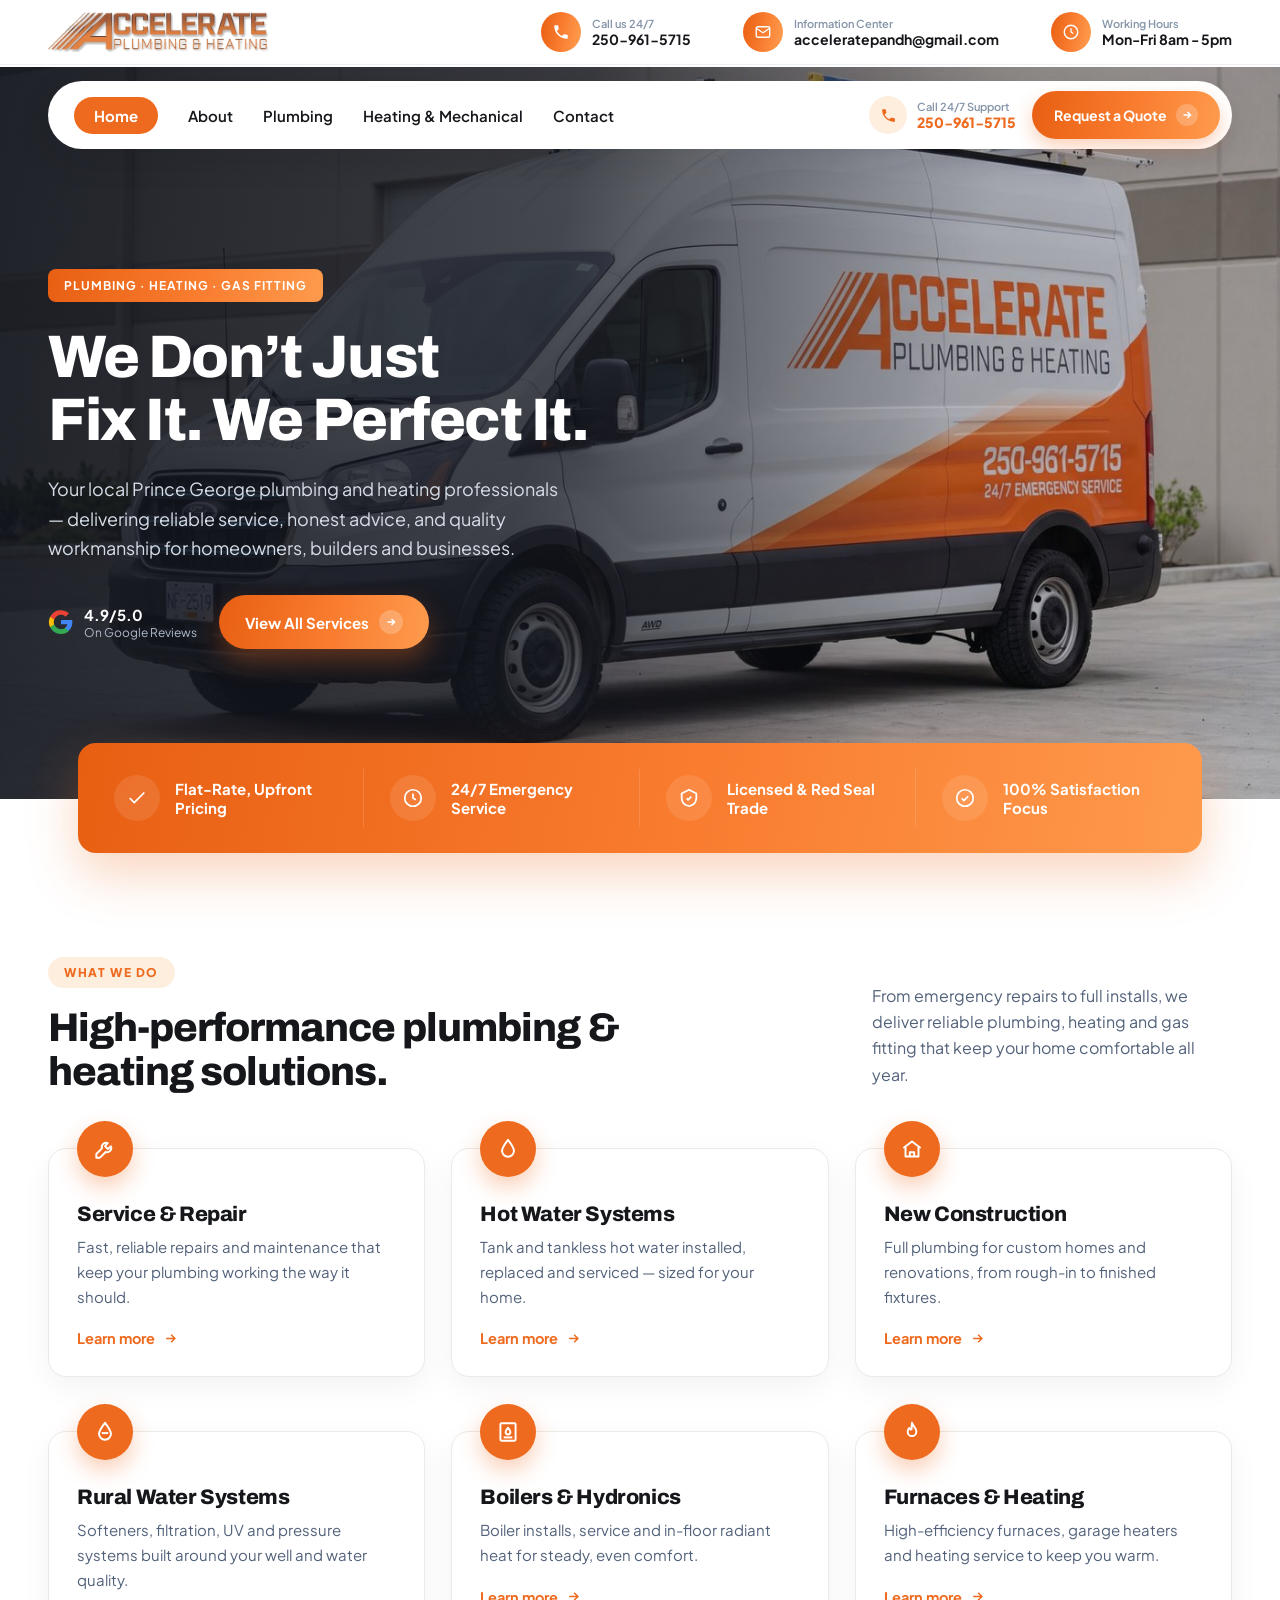
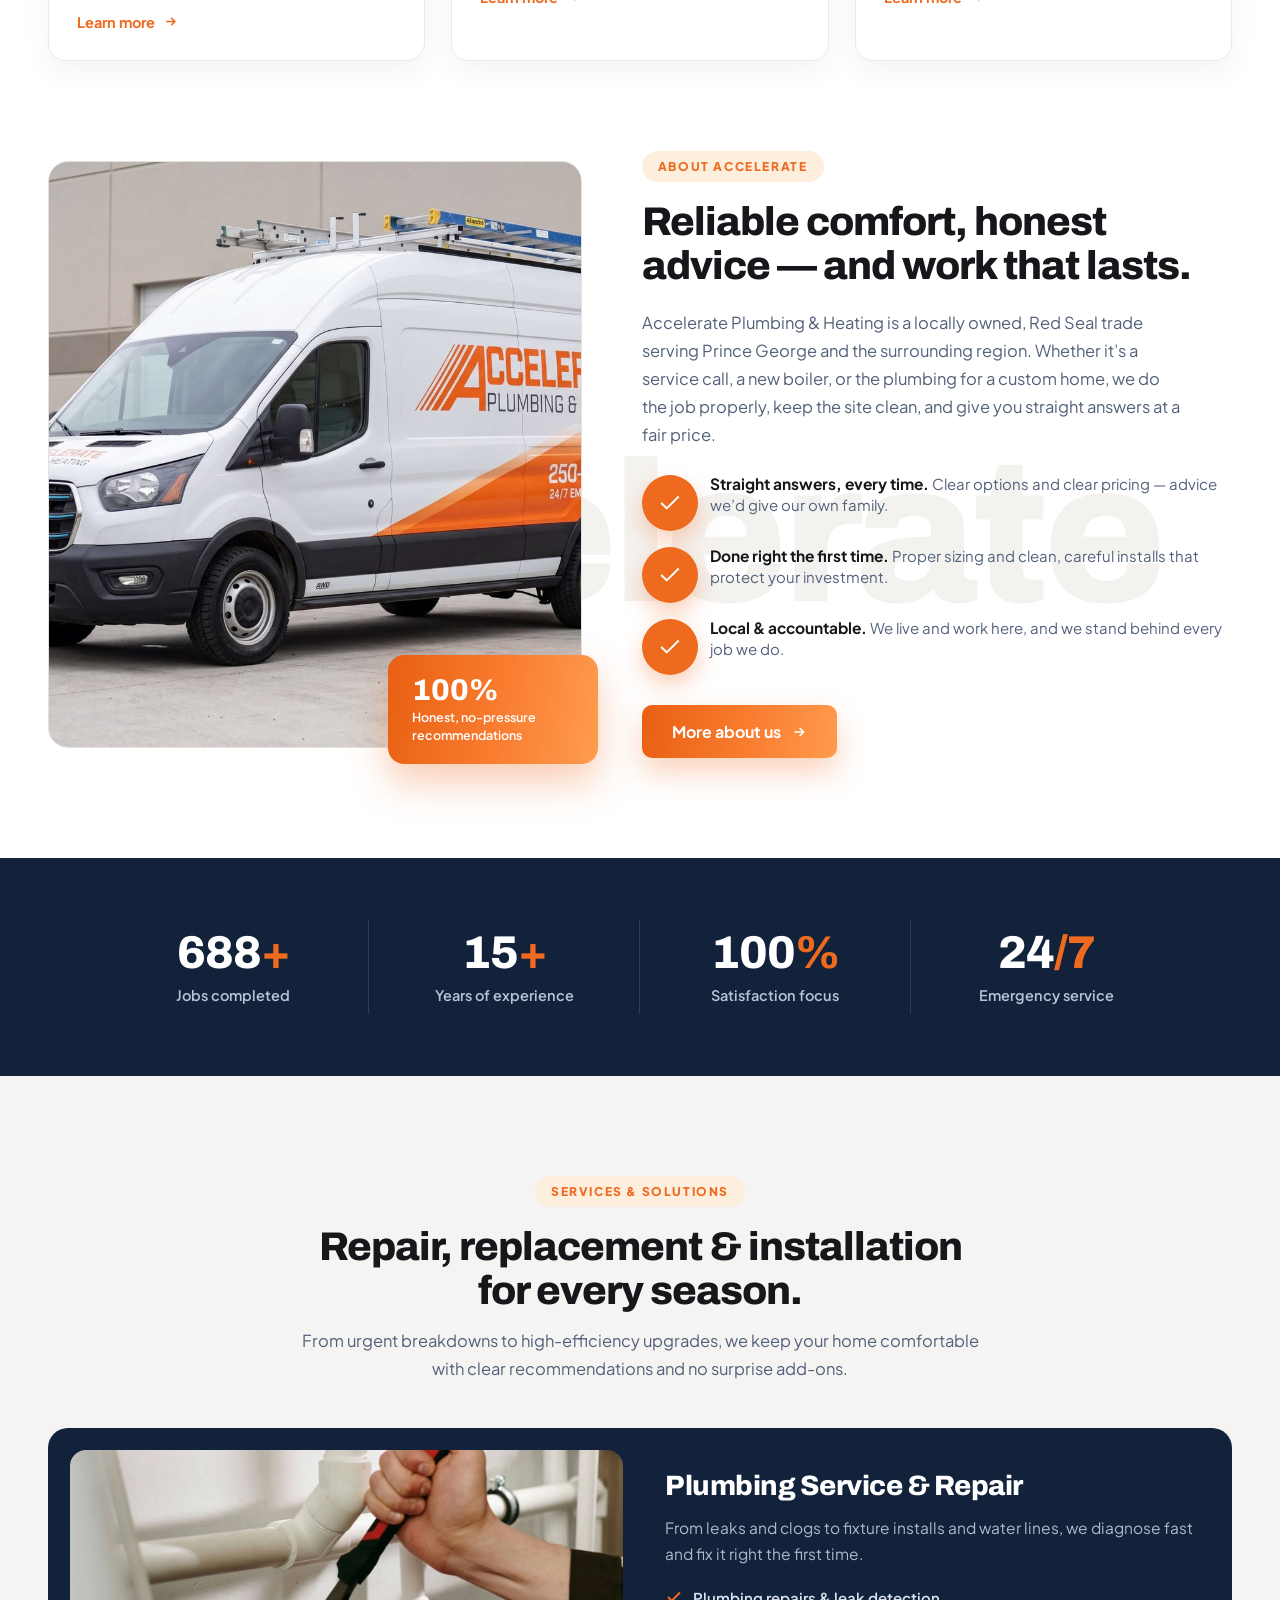
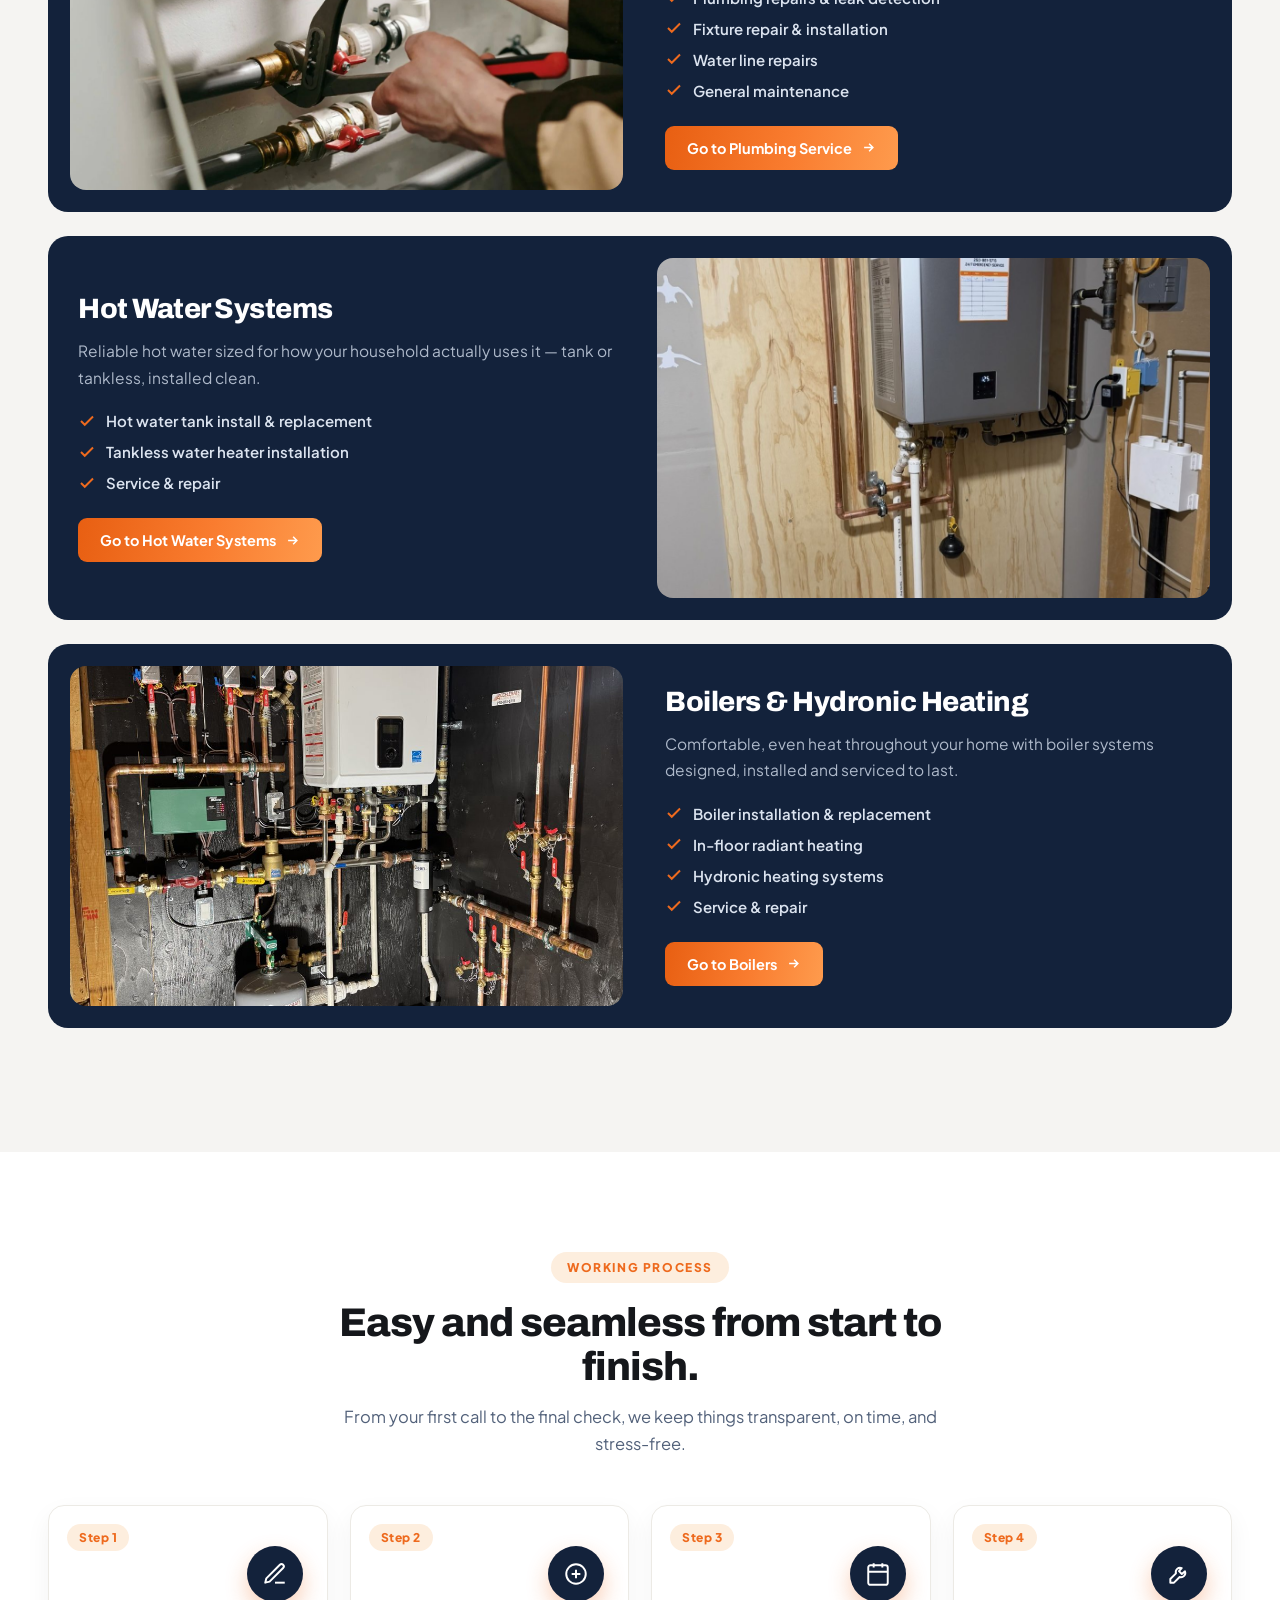
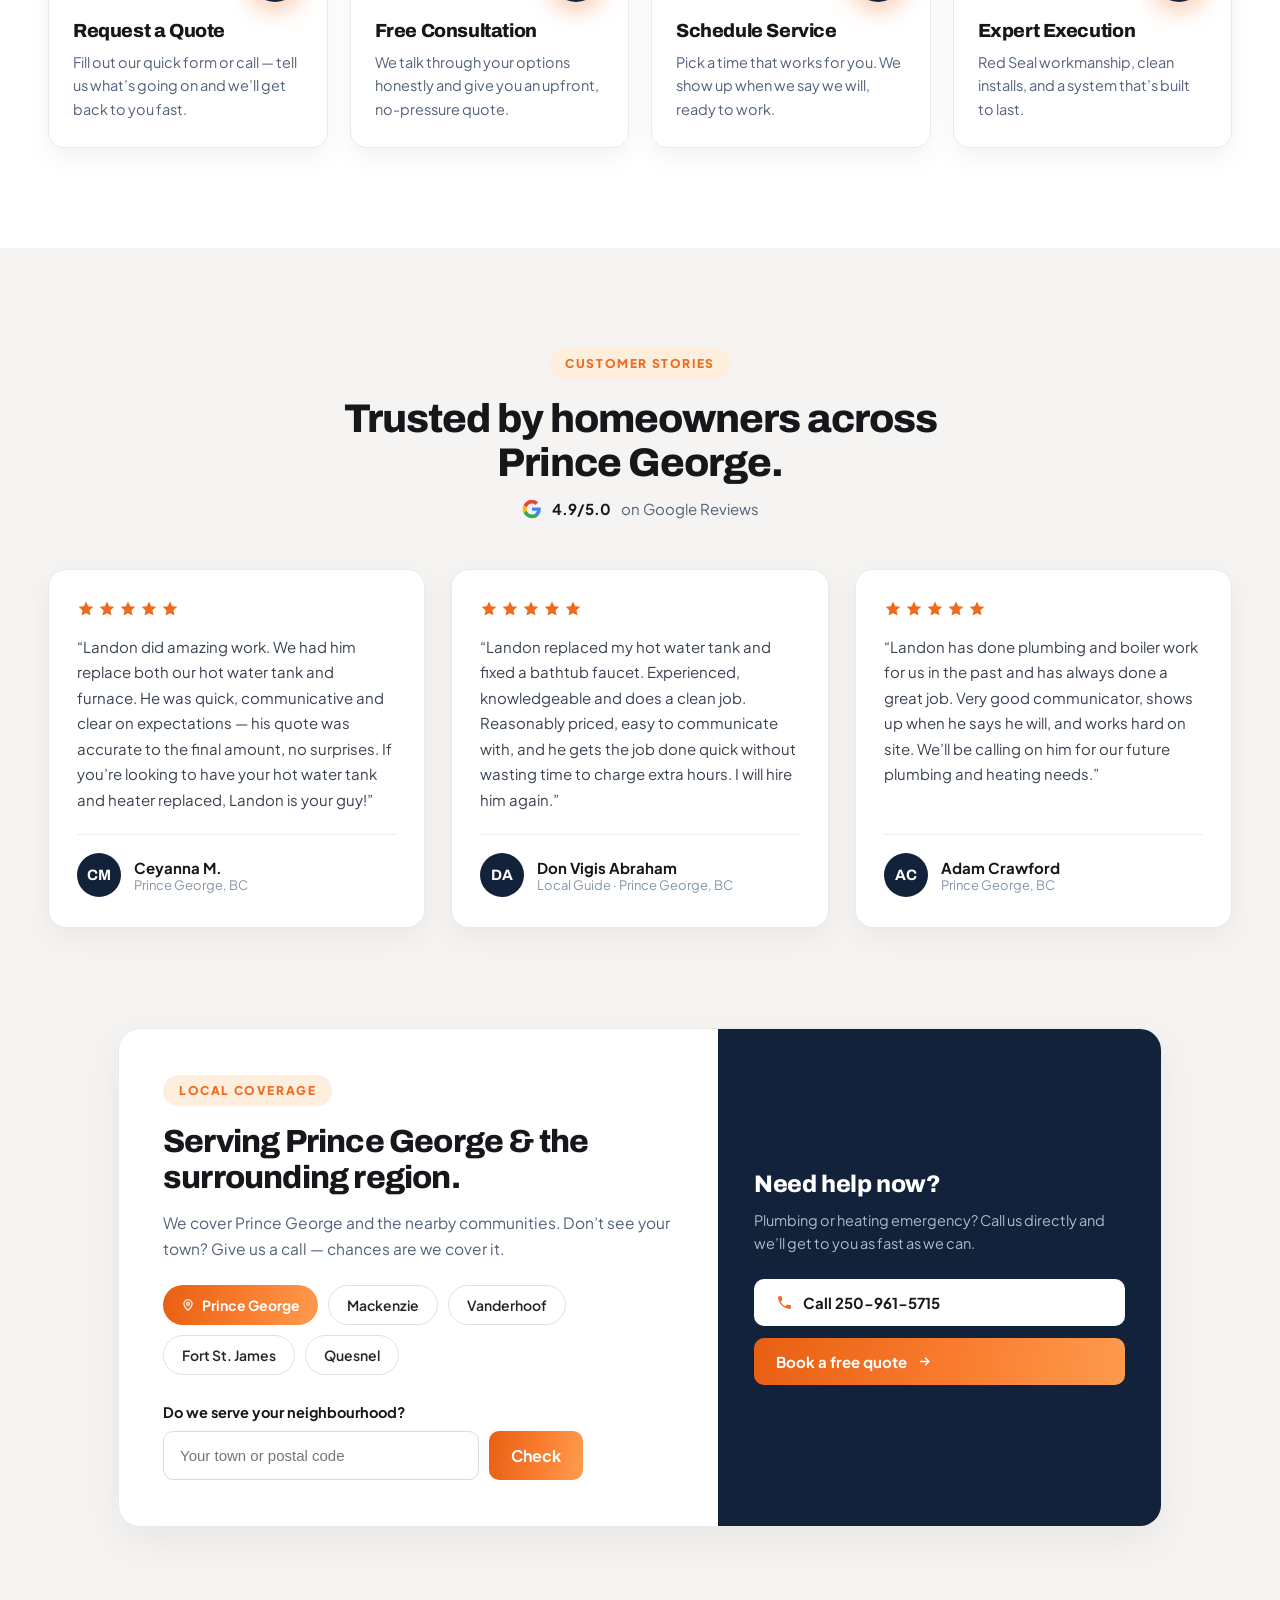
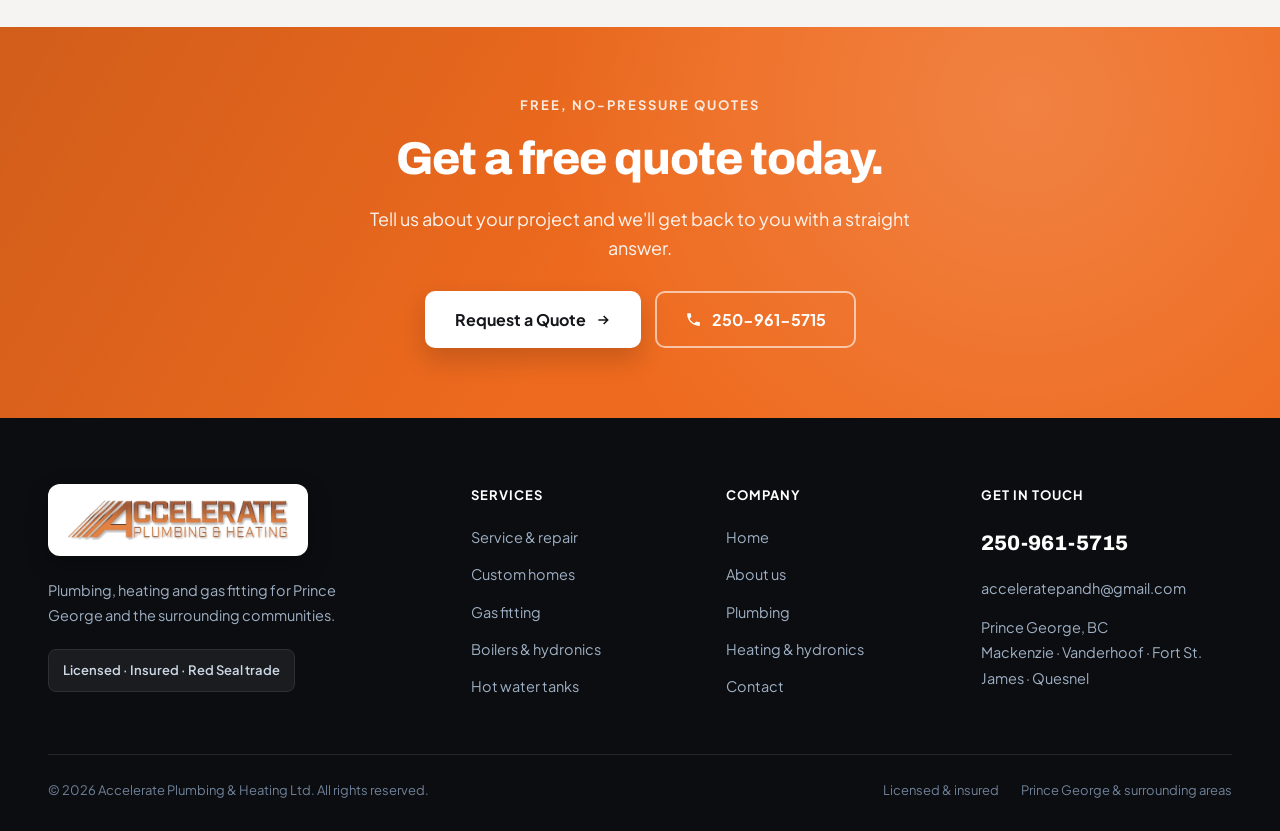
==== index.html @ 0e1659b7 "Add files via upload" ====
<!DOCTYPE html>
<html lang="en">
<head>
<meta charset="utf-8">
<meta name="viewport" content="width=device-width, initial-scale=1">
<title>Accelerate Plumbing & Heating | Prince George, BC</title>
<meta name="description" content="Plumbing, heating and gas fitting in Prince George, BC and surrounding communities. Service and repair, hot water systems, boilers, hydronic heating and new construction.">
<link rel="icon" type="image/png" href="logo.png">
<link rel="preconnect" href="https://fonts.googleapis.com">
  <link rel="preconnect" href="https://fonts.gstatic.com" crossorigin>
  <link href="https://fonts.googleapis.com/css2?family=Archivo:wght@600;700;800&family=Plus+Jakarta+Sans:wght@400;500;600;700;800&display=swap" rel="stylesheet">
  <style>
    *{box-sizing:border-box}
    @keyframes ctaFlow{0%{background-position:0% 50%}100%{background-position:220% 50%}}
    a,button{transition:background .35s ease,border-color .35s ease,color .3s ease,box-shadow .4s ease,transform .2s ease,filter .3s ease}
    html{scroll-behavior:smooth}
    body{margin:0;padding:0;overflow-x:clip;background:#ffffff;color:#52617a;-webkit-font-smoothing:antialiased;text-rendering:optimizeLegibility}
    img{display:block;max-width:100%}
    ::selection{background:#ee6a1e;color:#fff}
    /* content visible by default; cards animate on hover, numbers count up on view */
    @media(max-width:920px){
      .nav-desktop{display:none !important}
      .nav-toggle{display:flex !important}
      .show-sm{display:flex !important}
      .hide-sm{display:none !important}
      .mobile-spacer{height:80px !important}
      .split{grid-template-columns:1fr !important;gap:44px !important}
      .hero-split{grid-template-columns:1fr !important;gap:0 !important}
      .hero-media{margin-top:44px}
      .rg{grid-template-columns:1fr 1fr !important}
      .stat-grid{grid-template-columns:1fr 1fr !important;gap:36px 20px !important}
      .cta-band{align-items:center !important}
      .footer-grid{grid-template-columns:1fr 1fr !important;gap:34px !important}
      .hero-h1{font-size:46px !important}
      .h-sec{font-size:34px !important}
      .sec{padding-top:66px !important;padding-bottom:66px !important}
      .wrap{padding-left:22px !important;padding-right:22px !important}
    }
    @media(max-width:600px){
      .hero-h1{font-size:36px !important}
      .h-sec{font-size:28px !important}
      .rg{grid-template-columns:1fr !important}
      .footer-grid{grid-template-columns:1fr !important}
      .why-badge{right:10px !important;bottom:12px !important;padding:14px 18px !important}
    }
    @media(max-width:920px){
      .chip-row{justify-content:flex-start !important;flex-wrap:nowrap !important;overflow-x:auto !important;-webkit-overflow-scrolling:touch;scrollbar-width:none}
      .chip-row::-webkit-scrollbar{display:none}
    }
    @media(max-width:920px){
      .feat-strip{grid-template-columns:1fr 1fr !important;gap:4px 0}
      .feat-cell{border-right:none !important}
      .svc-row{grid-template-columns:1fr !important}
    }
  </style>
<script src="app.js" defer></script>
</head>
<body>
<div style="font-family:'Plus Jakarta Sans',sans-serif;background:#fff">
  <div style="display:contents">
<div style="position:relative;z-index:50">
    <!-- utility bar -->
    <div class="hide-sm" style="background:#fff;border-bottom:1px solid #eef0f3">
      <div style="max-width:1240px;margin:0 auto;padding:12px 28px;display:flex;align-items:center;justify-content:center;gap:52px">
        <a href="index.html" style="display:flex;align-items:center;margin-right:auto;text-decoration:none"><img src="logo.png" alt="Accelerate Plumbing &amp; Heating" style="height:40px;width:auto"></a>
        <div style="display:flex;align-items:center;gap:11px"><div style="width:40px;height:40px;border-radius:50%;background:linear-gradient(100deg,#e85f12,#f97c2f,#ffa052,#f97c2f,#e85f12);background-size:220% auto;animation:ctaFlow 4.5s linear infinite;color:#fff;display:flex;align-items:center;justify-content:center;flex-shrink:0"><svg width="18" height="18" viewBox="0 0 24 24" fill=currentColor><path d="M6.6 10.8c1.4 2.8 3.8 5.2 6.6 6.6l2.2-2.2c.3-.3.7-.4 1-.2 1.1.4 2.3.6 3.6.6.6 0 1 .4 1 1V20c0 .6-.4 1-1 1C10.6 21 3 13.4 3 4c0-.6.4-1 1-1h3.4c.6 0 1 .4 1 1 0 1.2.2 2.4.6 3.6.1.4 0 .8-.3 1l-2.1 2.2z"/></svg></div><div><div style="font-size:11px;color:#8595a8;font-weight:600">Call us 24/7</div><div style="font-size:14px;color:#15171b;font-weight:700">250-961-5715</div></div></div>
        <div style="display:flex;align-items:center;gap:11px"><div style="width:40px;height:40px;border-radius:50%;background:linear-gradient(100deg,#e85f12,#f97c2f,#ffa052,#f97c2f,#e85f12);background-size:220% auto;animation:ctaFlow 4.5s linear infinite;color:#fff;display:flex;align-items:center;justify-content:center;flex-shrink:0"><svg width="18" height="18" viewBox="0 0 24 24" fill=none stroke=currentColor stroke-width=1.8 stroke-linejoin=round><rect x="3" y="5" width="18" height="14" rx="2"/><path d="m3 7 9 6 9-6"/></svg></div><div><div style="font-size:11px;color:#8595a8;font-weight:600">Information Center</div><div style="font-size:14px;color:#15171b;font-weight:700">acceleratepandh@gmail.com</div></div></div>
        <div style="display:flex;align-items:center;gap:11px"><div style="width:40px;height:40px;border-radius:50%;background:linear-gradient(100deg,#e85f12,#f97c2f,#ffa052,#f97c2f,#e85f12);background-size:220% auto;animation:ctaFlow 4.5s linear infinite;color:#fff;display:flex;align-items:center;justify-content:center;flex-shrink:0"><svg width="18" height="18" viewBox="0 0 24 24" fill=none stroke=currentColor stroke-width=1.8 stroke-linejoin=round><circle cx="12" cy="12" r="9"/><path d="M12 7v5l3 2"/></svg></div><div><div style="font-size:11px;color:#8595a8;font-weight:600">Working Hours</div><div style="font-size:14px;color:#15171b;font-weight:700">Mon-Fri 8am - 5pm</div></div></div>
      </div>
    </div>
    <!-- floating pill nav -->
    <div style="position:relative;z-index:50;margin-top:16px">
      <div style="max-width:1240px;margin:0 auto;padding:0 28px">
        <div style="background:#fff;border-radius:999px;box-shadow:0 10px 34px rgba(18,20,25,0.12);display:flex;align-items:center;justify-content:space-between;padding:10px 12px 10px 26px;gap:20px">
          <a href="index.html" class="show-sm" style="display:none;align-items:center;text-decoration:none"><img src="logo.png" alt="Accelerate" style="height:32px"></a>
          <nav class="nav-desktop" style="display:flex;align-items:center;gap:30px">
            <a href="index.html" style="font-weight:700;font-size:15px;text-decoration:none;color:#fff;background:#ee6a1e;padding:9px 20px;border-radius:999px;white-space:nowrap">Home</a>
            <a href="about.html" style="font-weight:600;font-size:15px;text-decoration:none;color:#15171b;white-space:nowrap" data-hover="color:#ee6a1e">About</a>
            <a href="plumbing.html" style="font-weight:600;font-size:15px;text-decoration:none;color:#15171b;white-space:nowrap" data-hover="color:#ee6a1e">Plumbing</a>
            <a href="heating.html" style="font-weight:600;font-size:15px;text-decoration:none;color:#15171b;white-space:nowrap" data-hover="color:#ee6a1e">Heating &amp; Mechanical</a>
            <a href="contact.html" style="font-weight:600;font-size:15px;text-decoration:none;color:#15171b;white-space:nowrap" data-hover="color:#ee6a1e">Contact</a>
          </nav>
          <div class="nav-desktop" style="display:flex;align-items:center;gap:16px;flex-shrink:0">
            <a href="tel:+12509615715" style="display:flex;align-items:center;gap:10px;text-decoration:none">
              <span style="width:38px;height:38px;border-radius:50%;background:#fdeede;color:#ee6a1e;display:flex;align-items:center;justify-content:center"><svg width="17" height="17" viewBox="0 0 24 24" fill="currentColor"><path d="M6.6 10.8c1.4 2.8 3.8 5.2 6.6 6.6l2.2-2.2c.3-.3.7-.4 1-.2 1.1.4 2.3.6 3.6.6.6 0 1 .4 1 1V20c0 .6-.4 1-1 1C10.6 21 3 13.4 3 4c0-.6.4-1 1-1h3.4c.6 0 1 .4 1 1 0 1.2.2 2.4.6 3.6.1.4 0 .8-.3 1l-2.1 2.2z"/></svg></span>
              <span><span style="display:block;font-size:11px;color:#8595a8;font-weight:600">Call 24/7 Support</span><span style="display:block;font-size:14px;color:#ee6a1e;font-weight:800">250-961-5715</span></span>
            </a>
            <a href="contact.html" style="display:inline-flex;align-items:center;gap:9px;background:linear-gradient(100deg,#e85f12,#f97c2f,#ffa052,#f97c2f,#e85f12);background-size:220% auto;animation:ctaFlow 4.5s linear infinite;color:#fff;font-weight:700;font-size:14px;padding:13px 22px;border-radius:999px;text-decoration:none;box-shadow:0 8px 18px rgba(238,106,30,0.3)" data-hover="filter:brightness(1.12) saturate(1.08)">Request a Quote<span style="width:22px;height:22px;border-radius:50%;background:rgba(255,255,255,0.22);display:inline-flex;align-items:center;justify-content:center"><svg width="12" height="12" viewBox="0 0 24 24" fill="none" stroke="currentColor" stroke-width="3"><path d="M5 12h14M13 6l6 6-6 6"/></svg></span></a>
          </div>
          <button id="navToggle" type="button" aria-label="Menu" class="nav-toggle" style="display:none;flex-direction:column;gap:5px;background:none;border:none;cursor:pointer;padding:10px;margin-right:8px">
            <span style="width:26px;height:2.5px;background:#15171b;display:block;border-radius:2px"></span>
            <span style="width:26px;height:2.5px;background:#15171b;display:block;border-radius:2px"></span>
            <span style="width:26px;height:2.5px;background:#15171b;display:block;border-radius:2px"></span>
          </button>
        </div>
        <div id="navPanel" style="display:none;background:#fff;border-radius:18px;box-shadow:0 10px 34px rgba(18,20,25,0.12);margin-top:10px;padding:12px 22px 22px">
          <div style="display:flex;flex-direction:column">
            <a href="index.html" style="font-weight:600;font-size:17px;color:#15171b;text-decoration:none;padding:14px 2px;border-bottom:1px solid #f0f3f8">Home</a>
            <a href="about.html" style="font-weight:600;font-size:17px;color:#15171b;text-decoration:none;padding:14px 2px;border-bottom:1px solid #f0f3f8">About</a>
            <a href="plumbing.html" style="font-weight:600;font-size:17px;color:#15171b;text-decoration:none;padding:14px 2px;border-bottom:1px solid #f0f3f8">Plumbing</a>
            <a href="heating.html" style="font-weight:600;font-size:17px;color:#15171b;text-decoration:none;padding:14px 2px;border-bottom:1px solid #f0f3f8">Heating &amp; Mechanical</a>
            <a href="contact.html" style="font-weight:600;font-size:17px;color:#15171b;text-decoration:none;padding:14px 2px;border-bottom:1px solid #f0f3f8">Contact</a>
          </div>
          <div style="display:flex;gap:12px;margin-top:18px">
            <a href="tel:+12509615715" style="flex:1;text-align:center;font-weight:700;color:#15171b;text-decoration:none;border:1.5px solid #dddbd5;padding:14px;border-radius:999px">Call now</a>
            <a href="contact.html" style="flex:1;text-align:center;background:linear-gradient(100deg,#e85f12,#f97c2f,#ffa052,#f97c2f,#e85f12);background-size:220% auto;animation:ctaFlow 4.5s linear infinite;color:#fff;font-weight:700;text-decoration:none;padding:14px;border-radius:999px">Request a Quote</a>
          </div>
        </div>
      </div>
    </div>
  </div>

  <!-- HERO -->
  <section style="position:relative;margin-top:-82px;padding-top:82px;overflow:hidden">
    <div style="position:absolute;inset:0;z-index:0">
      <img src="company-van.jpg" alt="Accelerate Plumbing &amp; Heating" style="width:100%;height:100%;object-fit:cover">
      <div style="position:absolute;inset:0;background:linear-gradient(100deg,rgba(19,22,30,0.92) 0%,rgba(19,22,30,0.78) 42%,rgba(19,22,30,0.28) 72%,rgba(19,22,30,0.15) 100%)"></div>
    </div>
    <div class="wrap" style="position:relative;z-index:2;max-width:1240px;margin:0 auto;padding:120px 28px 150px">
      <div style="max-width:640px">
        <div style="display:inline-flex;align-items:center;gap:9px;background:linear-gradient(100deg,#e85f12,#f97c2f,#ffa052,#f97c2f,#e85f12);background-size:220% auto;animation:ctaFlow 4.5s linear infinite;color:#fff;font-weight:700;font-size:12px;letter-spacing:1px;text-transform:uppercase;padding:9px 16px;border-radius:8px;margin-bottom:24px">Plumbing · Heating · Gas Fitting</div>
        <h1 class="hero-h1" style="font-family:'Archivo',sans-serif;font-weight:800;font-size:60px;line-height:1.05;letter-spacing:-1.5px;color:#fff;margin:0 0 22px">We Don&rsquo;t Just<br>Fix It. We Perfect It.</h1>
        <p style="font-size:18px;line-height:1.65;color:#d6dde7;max-width:520px;margin:0 0 32px">Your local Prince George plumbing and heating professionals &mdash; delivering reliable service, honest advice, and quality workmanship for homeowners, builders and businesses.</p>
        <div style="display:flex;align-items:center;gap:22px;flex-wrap:wrap">
          <div style="display:flex;align-items:center;gap:10px">
            <svg width="26" height="26" viewBox="0 0 24 24"><path fill="#4285F4" d="M22.5 12.2c0-.7-.1-1.4-.2-2H12v3.8h5.9a5 5 0 0 1-2.2 3.3v2.7h3.5c2-1.9 3.3-4.7 3.3-7.8z"/><path fill="#34A853" d="M12 23c3 0 5.5-1 7.3-2.7l-3.5-2.7c-1 .7-2.3 1.1-3.8 1.1-2.9 0-5.4-2-6.3-4.6H2v2.8A11 11 0 0 0 12 23z"/><path fill="#FBBC05" d="M5.7 14.1a6.6 6.6 0 0 1 0-4.2V7.1H2a11 11 0 0 0 0 9.8z"/><path fill="#EA4335" d="M12 5.4c1.6 0 3 .6 4.2 1.7l3.1-3.1A11 11 0 0 0 2 7.1l3.7 2.8C6.6 7.3 9.1 5.4 12 5.4z"/></svg>
            <div style="color:#fff"><strong style="font-size:15px">4.9/5.0</strong><span style="display:block;font-size:12px;color:#aeb9ca">On Google Reviews</span></div>
          </div>
          <a href="plumbing.html" style="display:inline-flex;align-items:center;gap:10px;background:linear-gradient(100deg,#e85f12,#f97c2f,#ffa052,#f97c2f,#e85f12);background-size:220% auto;animation:ctaFlow 4.5s linear infinite;color:#fff;font-weight:700;font-size:15px;padding:15px 26px;border-radius:999px;text-decoration:none;box-shadow:0 12px 26px rgba(238,106,30,0.34)" data-hover="filter:brightness(1.12) saturate(1.08)">View All Services<span style="width:24px;height:24px;border-radius:50%;background:rgba(255,255,255,0.22);display:inline-flex;align-items:center;justify-content:center"><svg width="12" height="12" viewBox="0 0 24 24" fill="none" stroke="currentColor" stroke-width="3"><path d="M5 12h14M13 6l6 6-6 6"/></svg></span></a>
        </div>
      </div>
    </div>
  </section>

  <!-- FEATURE STRIP -->
  <section style="position:relative;margin-top:-56px;z-index:5">
    <div class="wrap" style="max-width:1180px;margin:0 auto;padding:0 28px">
      <div class="feat-strip" style="background:linear-gradient(100deg,#e85f12,#f97c2f,#ffa052,#f97c2f,#e85f12);background-size:220% auto;animation:ctaFlow 4.5s linear infinite;border-radius:18px;box-shadow:0 22px 50px rgba(238,106,30,0.28);display:grid;grid-template-columns:repeat(4,1fr);padding:26px 10px">
        <div class="feat-cell" style="display:flex;align-items:center;gap:15px;padding:6px 26px;border-right:1px solid rgba(255,255,255,0.14);"><div style="width:46px;height:46px;border-radius:50%;background:rgba(255,255,255,0.1);color:#fff;display:flex;align-items:center;justify-content:center;flex-shrink:0"><svg width="22" height="22" viewBox="0 0 24 24" fill="none" stroke="currentColor" stroke-width="1.9" stroke-linejoin="round"><path d="M20 6 9 17l-5-5"></path></svg></div><div style="color:#fff;font-weight:700;font-size:15px;line-height:1.3">Flat-Rate, Upfront Pricing</div></div><div class="feat-cell" style="display:flex;align-items:center;gap:15px;padding:6px 26px;border-right:1px solid rgba(255,255,255,0.14);"><div style="width:46px;height:46px;border-radius:50%;background:rgba(255,255,255,0.1);color:#fff;display:flex;align-items:center;justify-content:center;flex-shrink:0"><svg width="22" height="22" viewBox="0 0 24 24" fill="none" stroke="currentColor" stroke-width="1.9" stroke-linejoin="round"><circle cx="12" cy="12" r="9"></circle><path d="M12 7v5l3 2"></path></svg></div><div style="color:#fff;font-weight:700;font-size:15px;line-height:1.3">24/7 Emergency Service</div></div><div class="feat-cell" style="display:flex;align-items:center;gap:15px;padding:6px 26px;border-right:1px solid rgba(255,255,255,0.14);"><div style="width:46px;height:46px;border-radius:50%;background:rgba(255,255,255,0.1);color:#fff;display:flex;align-items:center;justify-content:center;flex-shrink:0"><svg width="22" height="22" viewBox="0 0 24 24" fill="none" stroke="currentColor" stroke-width="1.9" stroke-linejoin="round"><path d="M12 3 4 7v5c0 4.5 3.2 7.8 8 9 4.8-1.2 8-4.5 8-9V7Z"></path><path d="M9.5 12.5 11 14l3.5-3.5"></path></svg></div><div style="color:#fff;font-weight:700;font-size:15px;line-height:1.3">Licensed &amp; Red Seal Trade</div></div><div class="feat-cell" style="display:flex;align-items:center;gap:15px;padding:6px 26px;"><div style="width:46px;height:46px;border-radius:50%;background:rgba(255,255,255,0.1);color:#fff;display:flex;align-items:center;justify-content:center;flex-shrink:0"><svg width="22" height="22" viewBox="0 0 24 24" fill="none" stroke="currentColor" stroke-width="1.9" stroke-linejoin="round"><circle cx="12" cy="12" r="9"></circle><path d="m8.5 12.5 2.3 2.3 4.7-4.7"></path></svg></div><div style="color:#fff;font-weight:700;font-size:15px;line-height:1.3">100% Satisfaction Focus</div></div>
      </div>
    </div>
  </section>

  <!-- SERVICES -->
  <section class="sec" style="padding:104px 0 90px;background:#fff">
    <div class="wrap" style="max-width:1240px;margin:0 auto;padding:0 28px">
      <div style="display:flex;justify-content:space-between;align-items:flex-end;flex-wrap:wrap;gap:24px;margin-bottom:26px">
        <div style="max-width:620px">
          <div style="display:inline-block;background:#fdeede;color:#ee6a1e;font-weight:800;font-size:12px;letter-spacing:1.6px;text-transform:uppercase;padding:8px 16px;border-radius:999px;margin-bottom:18px">What we do</div>
          <h2 class="h-sec" style="font-family:'Archivo',sans-serif;font-weight:800;font-size:40px;line-height:1.1;letter-spacing:-1px;color:#15171b;margin:0">High-performance plumbing &amp; heating solutions.</h2>
        </div>
        <p style="max-width:360px;font-size:16px;line-height:1.65;color:#52617a;margin:0 0 6px">From emergency repairs to full installs, we deliver reliable plumbing, heating and gas fitting that keep your home comfortable all year.</p>
      </div>
      <div class="rg" style="display:grid;grid-template-columns:repeat(3,1fr);gap:26px">
        <a href="plumbing.html" class="svc-card" style="position:relative;display:block;background:#fff;border:1px solid #eceae5;border-radius:18px;padding:40px 28px 28px;text-decoration:none;box-shadow:0 10px 30px rgba(18,20,25,0.05);margin-top:28px" data-hover="transform:translateY(-6px);box-shadow:0 22px 44px rgba(18,20,25,0.12)">
        <div style="position:absolute;top:-28px;left:28px"><div style="width:56px;height:56px;border-radius:50%;background:#ee6a1e;color:#fff;display:flex;align-items:center;justify-content:center;box-shadow:0 10px 22px rgba(238,106,30,0.32)"><svg width="26" height="26" viewBox="0 0 24 24" fill="none" stroke="currentColor" stroke-width="1.8" stroke-linejoin="round"><path d="M14.5 6.5a4 4 0 0 0-5.3 4.9L4 16.6V20h3.4l5.2-5.2a4 4 0 0 0 4.9-5.3L14.6 12l-2.6-2.6Z"></path></svg></div></div>
        <h3 style="font-family:'Archivo',sans-serif;font-weight:800;font-size:21px;color:#15171b;margin:14px 0 10px;letter-spacing:-0.4px">Service &amp; Repair</h3>
        <p style="font-size:15px;line-height:1.65;color:#52617a;margin:0 0 18px">Fast, reliable repairs and maintenance that keep your plumbing working the way it should.</p>
        <span style="display:inline-flex;align-items:center;gap:8px;color:#ee6a1e;font-weight:700;font-size:14.5px">Learn more<svg width="15" height="15" viewBox="0 0 24 24" fill="none" stroke="currentColor" stroke-width="2.4"><path d="M5 12h14M13 6l6 6-6 6"></path></svg></span>
      </a><a href="plumbing.html" class="svc-card" style="position:relative;display:block;background:#fff;border:1px solid #eceae5;border-radius:18px;padding:40px 28px 28px;text-decoration:none;box-shadow:0 10px 30px rgba(18,20,25,0.05);margin-top:28px" data-hover="transform:translateY(-6px);box-shadow:0 22px 44px rgba(18,20,25,0.12)">
        <div style="position:absolute;top:-28px;left:28px"><div style="width:56px;height:56px;border-radius:50%;background:#ee6a1e;color:#fff;display:flex;align-items:center;justify-content:center;box-shadow:0 10px 22px rgba(238,106,30,0.32)"><svg width="26" height="26" viewBox="0 0 24 24" fill="none" stroke="currentColor" stroke-width="1.8" stroke-linejoin="round"><path d="M12 3.5C8.5 8 6.5 10.8 6.5 13.7a5.5 5.5 0 0 0 11 0C17.5 10.8 15.5 8 12 3.5Z"></path></svg></div></div>
        <h3 style="font-family:'Archivo',sans-serif;font-weight:800;font-size:21px;color:#15171b;margin:14px 0 10px;letter-spacing:-0.4px">Hot Water Systems</h3>
        <p style="font-size:15px;line-height:1.65;color:#52617a;margin:0 0 18px">Tank and tankless hot water installed, replaced and serviced &mdash; sized for your home.</p>
        <span style="display:inline-flex;align-items:center;gap:8px;color:#ee6a1e;font-weight:700;font-size:14.5px">Learn more<svg width="15" height="15" viewBox="0 0 24 24" fill="none" stroke="currentColor" stroke-width="2.4"><path d="M5 12h14M13 6l6 6-6 6"></path></svg></span>
      </a><a href="plumbing.html" class="svc-card" style="position:relative;display:block;background:#fff;border:1px solid #eceae5;border-radius:18px;padding:40px 28px 28px;text-decoration:none;box-shadow:0 10px 30px rgba(18,20,25,0.05);margin-top:28px" data-hover="transform:translateY(-6px);box-shadow:0 22px 44px rgba(18,20,25,0.12)">
        <div style="position:absolute;top:-28px;left:28px"><div style="width:56px;height:56px;border-radius:50%;background:#ee6a1e;color:#fff;display:flex;align-items:center;justify-content:center;box-shadow:0 10px 22px rgba(238,106,30,0.32)"><svg width="26" height="26" viewBox="0 0 24 24" fill="none" stroke="currentColor" stroke-width="1.8" stroke-linejoin="round"><path d="M4 11 12 5l8 6"></path><path d="M6 10v9h12v-9"></path><path d="M10 19v-4h4v4"></path></svg></div></div>
        <h3 style="font-family:'Archivo',sans-serif;font-weight:800;font-size:21px;color:#15171b;margin:14px 0 10px;letter-spacing:-0.4px">New Construction</h3>
        <p style="font-size:15px;line-height:1.65;color:#52617a;margin:0 0 18px">Full plumbing for custom homes and renovations, from rough-in to finished fixtures.</p>
        <span style="display:inline-flex;align-items:center;gap:8px;color:#ee6a1e;font-weight:700;font-size:14.5px">Learn more<svg width="15" height="15" viewBox="0 0 24 24" fill="none" stroke="currentColor" stroke-width="2.4"><path d="M5 12h14M13 6l6 6-6 6"></path></svg></span>
      </a><a href="plumbing.html" class="svc-card" style="position:relative;display:block;background:#fff;border:1px solid #eceae5;border-radius:18px;padding:40px 28px 28px;text-decoration:none;box-shadow:0 10px 30px rgba(18,20,25,0.05);margin-top:28px" data-hover="transform:translateY(-6px);box-shadow:0 22px 44px rgba(18,20,25,0.12)">
        <div style="position:absolute;top:-28px;left:28px"><div style="width:56px;height:56px;border-radius:50%;background:#ee6a1e;color:#fff;display:flex;align-items:center;justify-content:center;box-shadow:0 10px 22px rgba(238,106,30,0.32)"><svg width="26" height="26" viewBox="0 0 24 24" fill="none" stroke="currentColor" stroke-width="1.8" stroke-linejoin="round"><path d="M12 3.5C8.5 8 6.5 10.8 6.5 13.7a5.5 5.5 0 0 0 11 0C17.5 10.8 15.5 8 12 3.5Z"></path><path d="M9 13h6"></path></svg></div></div>
        <h3 style="font-family:'Archivo',sans-serif;font-weight:800;font-size:21px;color:#15171b;margin:14px 0 10px;letter-spacing:-0.4px">Rural Water Systems</h3>
        <p style="font-size:15px;line-height:1.65;color:#52617a;margin:0 0 18px">Softeners, filtration, UV and pressure systems built around your well and water quality.</p>
        <span style="display:inline-flex;align-items:center;gap:8px;color:#ee6a1e;font-weight:700;font-size:14.5px">Learn more<svg width="15" height="15" viewBox="0 0 24 24" fill="none" stroke="currentColor" stroke-width="2.4"><path d="M5 12h14M13 6l6 6-6 6"></path></svg></span>
      </a><a href="heating.html" class="svc-card" style="position:relative;display:block;background:#fff;border:1px solid #eceae5;border-radius:18px;padding:40px 28px 28px;text-decoration:none;box-shadow:0 10px 30px rgba(18,20,25,0.05);margin-top:28px" data-hover="transform:translateY(-6px);box-shadow:0 22px 44px rgba(18,20,25,0.12)">
        <div style="position:absolute;top:-28px;left:28px"><div style="width:56px;height:56px;border-radius:50%;background:#ee6a1e;color:#fff;display:flex;align-items:center;justify-content:center;box-shadow:0 10px 22px rgba(238,106,30,0.32)"><svg width="26" height="26" viewBox="0 0 24 24" fill="none" stroke="currentColor" stroke-width="1.8" stroke-linejoin="round"><rect x="5" y="4" width="14" height="16" rx="1"></rect><path d="M12 8c-1.4 1.8-2.2 2.9-2.2 4.1a2.2 2.2 0 0 0 4.4 0C14.2 10.9 13.4 9.8 12 8Z"></path><path d="M8 17h8"></path></svg></div></div>
        <h3 style="font-family:'Archivo',sans-serif;font-weight:800;font-size:21px;color:#15171b;margin:14px 0 10px;letter-spacing:-0.4px">Boilers &amp; Hydronics</h3>
        <p style="font-size:15px;line-height:1.65;color:#52617a;margin:0 0 18px">Boiler installs, service and in-floor radiant heat for steady, even comfort.</p>
        <span style="display:inline-flex;align-items:center;gap:8px;color:#ee6a1e;font-weight:700;font-size:14.5px">Learn more<svg width="15" height="15" viewBox="0 0 24 24" fill="none" stroke="currentColor" stroke-width="2.4"><path d="M5 12h14M13 6l6 6-6 6"></path></svg></span>
      </a><a href="heating.html" class="svc-card" style="position:relative;display:block;background:#fff;border:1px solid #eceae5;border-radius:18px;padding:40px 28px 28px;text-decoration:none;box-shadow:0 10px 30px rgba(18,20,25,0.05);margin-top:28px" data-hover="transform:translateY(-6px);box-shadow:0 22px 44px rgba(18,20,25,0.12)">
        <div style="position:absolute;top:-28px;left:28px"><div style="width:56px;height:56px;border-radius:50%;background:#ee6a1e;color:#fff;display:flex;align-items:center;justify-content:center;box-shadow:0 10px 22px rgba(238,106,30,0.32)"><svg width="26" height="26" viewBox="0 0 24 24" fill="none" stroke="currentColor" stroke-width="1.8" stroke-linejoin="round"><path d="M12 3.5c.8 3.4 4 4.4 4 8.2a4 4 0 0 1-8 0c0-1.5.6-2.5 1.5-3.4.5 1.3 1.4 1.7 2.2 1.2-.3-2.1 0-4.1.3-6Z"></path></svg></div></div>
        <h3 style="font-family:'Archivo',sans-serif;font-weight:800;font-size:21px;color:#15171b;margin:14px 0 10px;letter-spacing:-0.4px">Furnaces &amp; Heating</h3>
        <p style="font-size:15px;line-height:1.65;color:#52617a;margin:0 0 18px">High-efficiency furnaces, garage heaters and heating service to keep you warm.</p>
        <span style="display:inline-flex;align-items:center;gap:8px;color:#ee6a1e;font-weight:700;font-size:14.5px">Learn more<svg width="15" height="15" viewBox="0 0 24 24" fill="none" stroke="currentColor" stroke-width="2.4"><path d="M5 12h14M13 6l6 6-6 6"></path></svg></span>
      </a>
      </div>
    </div>
  </section>

  <!-- ABOUT -->
  <section class="sec" style="padding:0 0 100px;background:#fff;position:relative;overflow:hidden">
    <div aria-hidden="true" style="position:absolute;left:0;right:0;top:40%;text-align:center;font-family:'Archivo',sans-serif;font-weight:800;font-size:200px;line-height:1;color:#f4f2ef;letter-spacing:-6px;pointer-events:none;user-select:none;white-space:nowrap;overflow:hidden">Accelerate</div>
    <div class="wrap" style="max-width:1240px;margin:0 auto;padding:0 28px;position:relative">
      <div class="split" style="display:grid;grid-template-columns:0.95fr 1.05fr;gap:60px;align-items:center">
        <div class="feat-media" style="position:relative">
          <div style="position:relative;aspect-ratio:4/4.4;border-radius:20px;overflow:hidden;border:1px solid #e4e2dd;background:#efeeeb">
            <img src="company-van.jpg" alt="Accelerate Plumbing &amp; Heating service van in Prince George, BC" style="position:absolute;inset:0;width:100%;height:100%;object-fit:cover">
          </div>
          <div style="position:absolute;right:-16px;bottom:-16px;background:linear-gradient(100deg,#e85f12,#f97c2f,#ffa052,#f97c2f,#e85f12);background-size:220% auto;animation:ctaFlow 4.5s linear infinite;color:#fff;border-radius:16px;padding:20px 24px;box-shadow:0 18px 38px rgba(238,106,30,0.34);max-width:210px">
            <div style="font-family:'Archivo',sans-serif;font-weight:800;font-size:30px;line-height:1">100%</div>
            <div style="font-size:12.5px;font-weight:600;margin-top:4px;line-height:1.4">Honest, no-pressure recommendations</div>
          </div>
        </div>
        <div>
          <div style="display:inline-block;background:#fdeede;color:#ee6a1e;font-weight:800;font-size:12px;letter-spacing:1.6px;text-transform:uppercase;padding:8px 16px;border-radius:999px;margin-bottom:18px">About Accelerate</div>
          <h2 class="h-sec" style="font-family:'Archivo',sans-serif;font-weight:800;font-size:40px;line-height:1.12;letter-spacing:-1px;color:#15171b;margin:0 0 20px">Reliable comfort, honest advice &mdash; and work that lasts.</h2>
          <p style="font-size:16.5px;line-height:1.7;color:#52617a;margin:0 0 24px;max-width:540px">Accelerate Plumbing &amp; Heating is a locally owned, Red Seal trade serving Prince George and the surrounding region. Whether it&rsquo;s a service call, a new boiler, or the plumbing for a custom home, we do the job properly, keep the site clean, and give you straight answers at a fair price.</p>
          <div style="display:flex;flex-direction:column;gap:14px;margin-bottom:30px">
            <div style="display:flex;gap:12px;align-items:flex-start"><span style="margin-top:2px"><div style="width:56px;height:56px;border-radius:50%;background:#ee6a1e;color:#fff;display:flex;align-items:center;justify-content:center;box-shadow:0 10px 22px rgba(238,106,30,0.32)"><svg width="26" height="26" viewBox="0 0 24 24" fill="none" stroke="currentColor" stroke-width="1.8" stroke-linejoin="round"><path d="M20 6 9 17l-5-5"></path></svg></div></span><div><span style="font-weight:700;color:#15171b;font-size:15.5px">Straight answers, every time.</span> <span style="color:#52617a;font-size:15px">Clear options and clear pricing &mdash; advice we&rsquo;d give our own family.</span></div></div>
            <div style="display:flex;gap:12px;align-items:flex-start"><span style="margin-top:2px"><div style="width:56px;height:56px;border-radius:50%;background:#ee6a1e;color:#fff;display:flex;align-items:center;justify-content:center;box-shadow:0 10px 22px rgba(238,106,30,0.32)"><svg width="26" height="26" viewBox="0 0 24 24" fill="none" stroke="currentColor" stroke-width="1.8" stroke-linejoin="round"><path d="M20 6 9 17l-5-5"></path></svg></div></span><div><span style="font-weight:700;color:#15171b;font-size:15.5px">Done right the first time.</span> <span style="color:#52617a;font-size:15px">Proper sizing and clean, careful installs that protect your investment.</span></div></div>
            <div style="display:flex;gap:12px;align-items:flex-start"><span style="margin-top:2px"><div style="width:56px;height:56px;border-radius:50%;background:#ee6a1e;color:#fff;display:flex;align-items:center;justify-content:center;box-shadow:0 10px 22px rgba(238,106,30,0.32)"><svg width="26" height="26" viewBox="0 0 24 24" fill="none" stroke="currentColor" stroke-width="1.8" stroke-linejoin="round"><path d="M20 6 9 17l-5-5"></path></svg></div></span><div><span style="font-weight:700;color:#15171b;font-size:15.5px">Local &amp; accountable.</span> <span style="color:#52617a;font-size:15px">We live and work here, and we stand behind every job we do.</span></div></div>
          </div>
          <a href="about.html" style="display:inline-flex;align-items:center;gap:10px;background:linear-gradient(100deg,#e85f12,#f97c2f,#ffa052,#f97c2f,#e85f12);background-size:220% auto;animation:ctaFlow 4.5s linear infinite;color:#fff;font-weight:700;font-size:16px;padding:16px 30px;border-radius:10px;text-decoration:none;box-shadow:0 14px 30px rgba(238,106,30,0.3)" data-hover="filter:brightness(1.12) saturate(1.08)">More about us<svg width="16" height="16" viewBox="0 0 24 24" fill="none" stroke="currentColor" stroke-width="2.4"><path d="M5 12h14M13 6l6 6-6 6"></path></svg></a>
        </div>
      </div>
    </div>
  </section>

  <!-- STATS -->
  <section style="background:#13223b;padding:62px 0">
    <div class="wrap" style="max-width:1140px;margin:0 auto;padding:0 28px">
      <div class="stat-grid" style="display:grid;grid-template-columns:repeat(4,1fr)">
        <div style="text-align:center;padding:10px 20px;border-right:1px solid rgba(255,255,255,0.12);"><div style="font-family:'Archivo',sans-serif;font-weight:800;font-size:46px;color:#fff;line-height:1;letter-spacing:-1px">688<span style="color:#ee6a1e">+</span></div><div style="color:#b9c3d4;font-weight:600;font-size:14.5px;margin-top:10px">Jobs completed</div></div><div style="text-align:center;padding:10px 20px;border-right:1px solid rgba(255,255,255,0.12);"><div style="font-family:'Archivo',sans-serif;font-weight:800;font-size:46px;color:#fff;line-height:1;letter-spacing:-1px">15<span style="color:#ee6a1e">+</span></div><div style="color:#b9c3d4;font-weight:600;font-size:14.5px;margin-top:10px">Years of experience</div></div><div style="text-align:center;padding:10px 20px;border-right:1px solid rgba(255,255,255,0.12);"><div style="font-family:'Archivo',sans-serif;font-weight:800;font-size:46px;color:#fff;line-height:1;letter-spacing:-1px">100<span style="color:#ee6a1e">%</span></div><div style="color:#b9c3d4;font-weight:600;font-size:14.5px;margin-top:10px">Satisfaction focus</div></div><div style="text-align:center;padding:10px 20px;"><div style="font-family:'Archivo',sans-serif;font-weight:800;font-size:46px;color:#fff;line-height:1;letter-spacing:-1px">24<span style="color:#ee6a1e">/7</span></div><div style="color:#b9c3d4;font-weight:600;font-size:14.5px;margin-top:10px">Emergency service</div></div>
      </div>
    </div>
  </section>

  <!-- BIG SERVICE ROWS -->
  <section class="sec" style="padding:100px 0;background:#f5f4f2">
    <div class="wrap" style="max-width:1240px;margin:0 auto;padding:0 28px">
      <div style="max-width:680px;margin:0 auto 46px;text-align:center">
        <div style="display:inline-block;background:#fdeede;color:#ee6a1e;font-weight:800;font-size:12px;letter-spacing:1.6px;text-transform:uppercase;padding:8px 16px;border-radius:999px;margin-bottom:18px">Services &amp; solutions</div>
        <h2 class="h-sec" style="font-family:'Archivo',sans-serif;font-weight:800;font-size:40px;line-height:1.1;letter-spacing:-1px;color:#15171b;margin:0 0 14px">Repair, replacement &amp; installation for every season.</h2>
        <p style="font-size:16.5px;line-height:1.65;color:#52617a;margin:0">From urgent breakdowns to high-efficiency upgrades, we keep your home comfortable with clear recommendations and no surprise add-ons.</p>
      </div>
      <div class="svc-row" style="background:#13223b;border-radius:20px;padding:22px;display:grid;grid-template-columns:1fr 1fr;gap:34px;align-items:center;margin-bottom:24px"><div style="position:relative;min-height:340px;border-radius:16px;overflow:hidden">
        <img src="plumbing.jpg" alt="Plumbing Service &amp; Repair by Accelerate Plumbing &amp; Heating" loading="lazy" style="position:absolute;inset:0;width:100%;height:100%;object-fit:cover"></div><div style="padding:8px 8px 8px 8px">
        <h3 style="font-family:'Archivo',sans-serif;font-weight:800;font-size:28px;color:#fff;margin:0 0 14px;letter-spacing:-0.5px">Plumbing Service &amp; Repair</h3>
        <p style="font-size:15.5px;line-height:1.7;color:#aeb9ca;margin:0 0 20px">From leaks and clogs to fixture installs and water lines, we diagnose fast and fix it right the first time.</p>
        <div style="display:flex;flex-direction:column;gap:12px;margin-bottom:26px"><div style="display:flex;gap:10px;align-items:center;color:#dbe3ef;font-size:15px;font-weight:600"><svg width="18" height="18" viewBox="0 0 24 24" style="color:#ee6a1e;flex-shrink:0" fill="none" stroke="currentColor" stroke-width="2.6"><path d="M20 6 9 17l-5-5"/></svg>Plumbing repairs &amp; leak detection</div><div style="display:flex;gap:10px;align-items:center;color:#dbe3ef;font-size:15px;font-weight:600"><svg width="18" height="18" viewBox="0 0 24 24" style="color:#ee6a1e;flex-shrink:0" fill="none" stroke="currentColor" stroke-width="2.6"><path d="M20 6 9 17l-5-5"/></svg>Fixture repair &amp; installation</div><div style="display:flex;gap:10px;align-items:center;color:#dbe3ef;font-size:15px;font-weight:600"><svg width="18" height="18" viewBox="0 0 24 24" style="color:#ee6a1e;flex-shrink:0" fill="none" stroke="currentColor" stroke-width="2.6"><path d="M20 6 9 17l-5-5"/></svg>Water line repairs</div><div style="display:flex;gap:10px;align-items:center;color:#dbe3ef;font-size:15px;font-weight:600"><svg width="18" height="18" viewBox="0 0 24 24" style="color:#ee6a1e;flex-shrink:0" fill="none" stroke="currentColor" stroke-width="2.6"><path d="M20 6 9 17l-5-5"/></svg>General maintenance</div></div>
        <a href="plumbing.html" style="display:inline-flex;align-items:center;gap:9px;background:linear-gradient(100deg,#e85f12,#f97c2f,#ffa052,#f97c2f,#e85f12);background-size:220% auto;animation:ctaFlow 4.5s linear infinite;color:#fff;font-weight:700;font-size:14.5px;padding:13px 22px;border-radius:9px;text-decoration:none" data-hover="filter:brightness(1.12) saturate(1.08)">Go to Plumbing Service<svg width="15" height="15" viewBox="0 0 24 24" fill="none" stroke="currentColor" stroke-width="2.4"><path d="M5 12h14M13 6l6 6-6 6"/></svg></a>
      </div></div><div class="svc-row" style="background:#13223b;border-radius:20px;padding:22px;display:grid;grid-template-columns:1fr 1fr;gap:34px;align-items:center;margin-bottom:24px"><div style="padding:8px 8px 8px 8px">
        <h3 style="font-family:'Archivo',sans-serif;font-weight:800;font-size:28px;color:#fff;margin:0 0 14px;letter-spacing:-0.5px">Hot Water Systems</h3>
        <p style="font-size:15.5px;line-height:1.7;color:#aeb9ca;margin:0 0 20px">Reliable hot water sized for how your household actually uses it &mdash; tank or tankless, installed clean.</p>
        <div style="display:flex;flex-direction:column;gap:12px;margin-bottom:26px"><div style="display:flex;gap:10px;align-items:center;color:#dbe3ef;font-size:15px;font-weight:600"><svg width="18" height="18" viewBox="0 0 24 24" style="color:#ee6a1e;flex-shrink:0" fill="none" stroke="currentColor" stroke-width="2.6"><path d="M20 6 9 17l-5-5"/></svg>Hot water tank install &amp; replacement</div><div style="display:flex;gap:10px;align-items:center;color:#dbe3ef;font-size:15px;font-weight:600"><svg width="18" height="18" viewBox="0 0 24 24" style="color:#ee6a1e;flex-shrink:0" fill="none" stroke="currentColor" stroke-width="2.6"><path d="M20 6 9 17l-5-5"/></svg>Tankless water heater installation</div><div style="display:flex;gap:10px;align-items:center;color:#dbe3ef;font-size:15px;font-weight:600"><svg width="18" height="18" viewBox="0 0 24 24" style="color:#ee6a1e;flex-shrink:0" fill="none" stroke="currentColor" stroke-width="2.6"><path d="M20 6 9 17l-5-5"/></svg>Service &amp; repair</div></div>
        <a href="plumbing.html" style="display:inline-flex;align-items:center;gap:9px;background:linear-gradient(100deg,#e85f12,#f97c2f,#ffa052,#f97c2f,#e85f12);background-size:220% auto;animation:ctaFlow 4.5s linear infinite;color:#fff;font-weight:700;font-size:14.5px;padding:13px 22px;border-radius:9px;text-decoration:none" data-hover="filter:brightness(1.12) saturate(1.08)">Go to Hot Water Systems<svg width="15" height="15" viewBox="0 0 24 24" fill="none" stroke="currentColor" stroke-width="2.4"><path d="M5 12h14M13 6l6 6-6 6"/></svg></a>
      </div><div style="position:relative;min-height:340px;border-radius:16px;overflow:hidden">
        <img src="tankless-water-heater.jpg" alt="Hot Water Systems by Accelerate Plumbing &amp; Heating" loading="lazy" style="position:absolute;inset:0;width:100%;height:100%;object-fit:cover"></div></div><div class="svc-row" style="background:#13223b;border-radius:20px;padding:22px;display:grid;grid-template-columns:1fr 1fr;gap:34px;align-items:center;margin-bottom:24px"><div style="position:relative;min-height:340px;border-radius:16px;overflow:hidden">
        <img src="boiler-install.jpg" alt="Boilers &amp; Hydronic Heating by Accelerate Plumbing &amp; Heating" loading="lazy" style="position:absolute;inset:0;width:100%;height:100%;object-fit:cover"></div><div style="padding:8px 8px 8px 8px">
        <h3 style="font-family:'Archivo',sans-serif;font-weight:800;font-size:28px;color:#fff;margin:0 0 14px;letter-spacing:-0.5px">Boilers &amp; Hydronic Heating</h3>
        <p style="font-size:15.5px;line-height:1.7;color:#aeb9ca;margin:0 0 20px">Comfortable, even heat throughout your home with boiler systems designed, installed and serviced to last.</p>
        <div style="display:flex;flex-direction:column;gap:12px;margin-bottom:26px"><div style="display:flex;gap:10px;align-items:center;color:#dbe3ef;font-size:15px;font-weight:600"><svg width="18" height="18" viewBox="0 0 24 24" style="color:#ee6a1e;flex-shrink:0" fill="none" stroke="currentColor" stroke-width="2.6"><path d="M20 6 9 17l-5-5"/></svg>Boiler installation &amp; replacement</div><div style="display:flex;gap:10px;align-items:center;color:#dbe3ef;font-size:15px;font-weight:600"><svg width="18" height="18" viewBox="0 0 24 24" style="color:#ee6a1e;flex-shrink:0" fill="none" stroke="currentColor" stroke-width="2.6"><path d="M20 6 9 17l-5-5"/></svg>In-floor radiant heating</div><div style="display:flex;gap:10px;align-items:center;color:#dbe3ef;font-size:15px;font-weight:600"><svg width="18" height="18" viewBox="0 0 24 24" style="color:#ee6a1e;flex-shrink:0" fill="none" stroke="currentColor" stroke-width="2.6"><path d="M20 6 9 17l-5-5"/></svg>Hydronic heating systems</div><div style="display:flex;gap:10px;align-items:center;color:#dbe3ef;font-size:15px;font-weight:600"><svg width="18" height="18" viewBox="0 0 24 24" style="color:#ee6a1e;flex-shrink:0" fill="none" stroke="currentColor" stroke-width="2.6"><path d="M20 6 9 17l-5-5"/></svg>Service &amp; repair</div></div>
        <a href="heating.html" style="display:inline-flex;align-items:center;gap:9px;background:linear-gradient(100deg,#e85f12,#f97c2f,#ffa052,#f97c2f,#e85f12);background-size:220% auto;animation:ctaFlow 4.5s linear infinite;color:#fff;font-weight:700;font-size:14.5px;padding:13px 22px;border-radius:9px;text-decoration:none" data-hover="filter:brightness(1.12) saturate(1.08)">Go to Boilers<svg width="15" height="15" viewBox="0 0 24 24" fill="none" stroke="currentColor" stroke-width="2.4"><path d="M5 12h14M13 6l6 6-6 6"/></svg></a>
      </div></div>
    </div>
  </section>

  <!-- PROCESS -->
  <section class="sec" style="padding:100px 0;background:#fff">
    <div class="wrap" style="max-width:1240px;margin:0 auto;padding:0 28px">
      <div style="max-width:640px;margin:0 auto 48px;text-align:center">
        <div style="display:inline-block;background:#fdeede;color:#ee6a1e;font-weight:800;font-size:12px;letter-spacing:1.6px;text-transform:uppercase;padding:8px 16px;border-radius:999px;margin-bottom:18px">Working process</div>
        <h2 class="h-sec" style="font-family:'Archivo',sans-serif;font-weight:800;font-size:40px;line-height:1.1;letter-spacing:-1px;color:#15171b;margin:0 0 14px">Easy and seamless from start to finish.</h2>
        <p style="font-size:16.5px;line-height:1.65;color:#52617a;margin:0">From your first call to the final check, we keep things transparent, on time, and stress-free.</p>
      </div>
      <div class="rg" style="display:grid;grid-template-columns:repeat(4,1fr);gap:22px">
        <div style="position:relative;background:#fff;border:1px solid #eceae5;border-radius:16px;padding:40px 24px 26px;box-shadow:0 10px 26px rgba(18,20,25,0.05)">
        <div style="position:absolute;top:18px;left:18px;background:#fdeede;color:#ee6a1e;font-weight:800;font-size:12px;letter-spacing:0.5px;padding:6px 12px;border-radius:999px">Step 1</div>
        <div style="display:flex;justify-content:flex-end;margin-bottom:18px"><div style="width:56px;height:56px;border-radius:50%;background:#13223b;color:#fff;display:flex;align-items:center;justify-content:center;box-shadow:0 10px 22px rgba(238,106,30,0.32)"><svg width="26" height="26" viewBox="0 0 24 24" fill="none" stroke="currentColor" stroke-width="1.8" stroke-linejoin="round"><path d="M12 20h9"></path><path d="M16.5 3.5a2.1 2.1 0 0 1 3 3L7 19l-4 1 1-4Z"></path></svg></div></div>
        <h3 style="font-family:'Archivo',sans-serif;font-weight:800;font-size:19px;color:#15171b;margin:0 0 10px;letter-spacing:-0.4px">Request a Quote</h3>
        <p style="font-size:14.5px;line-height:1.6;color:#52617a;margin:0">Fill out our quick form or call &mdash; tell us what&rsquo;s going on and we&rsquo;ll get back to you fast.</p>
      </div><div style="position:relative;background:#fff;border:1px solid #eceae5;border-radius:16px;padding:40px 24px 26px;box-shadow:0 10px 26px rgba(18,20,25,0.05)">
        <div style="position:absolute;top:18px;left:18px;background:#fdeede;color:#ee6a1e;font-weight:800;font-size:12px;letter-spacing:0.5px;padding:6px 12px;border-radius:999px">Step 2</div>
        <div style="display:flex;justify-content:flex-end;margin-bottom:18px"><div style="width:56px;height:56px;border-radius:50%;background:#13223b;color:#fff;display:flex;align-items:center;justify-content:center;box-shadow:0 10px 22px rgba(238,106,30,0.32)"><svg width="26" height="26" viewBox="0 0 24 24" fill="none" stroke="currentColor" stroke-width="1.8" stroke-linejoin="round"><circle cx="12" cy="12" r="9"></circle><path d="M8 12h8M12 8v8"></path></svg></div></div>
        <h3 style="font-family:'Archivo',sans-serif;font-weight:800;font-size:19px;color:#15171b;margin:0 0 10px;letter-spacing:-0.4px">Free Consultation</h3>
        <p style="font-size:14.5px;line-height:1.6;color:#52617a;margin:0">We talk through your options honestly and give you an upfront, no-pressure quote.</p>
      </div><div style="position:relative;background:#fff;border:1px solid #eceae5;border-radius:16px;padding:40px 24px 26px;box-shadow:0 10px 26px rgba(18,20,25,0.05)">
        <div style="position:absolute;top:18px;left:18px;background:#fdeede;color:#ee6a1e;font-weight:800;font-size:12px;letter-spacing:0.5px;padding:6px 12px;border-radius:999px">Step 3</div>
        <div style="display:flex;justify-content:flex-end;margin-bottom:18px"><div style="width:56px;height:56px;border-radius:50%;background:#13223b;color:#fff;display:flex;align-items:center;justify-content:center;box-shadow:0 10px 22px rgba(238,106,30,0.32)"><svg width="26" height="26" viewBox="0 0 24 24" fill="none" stroke="currentColor" stroke-width="1.8" stroke-linejoin="round"><rect x="3" y="4" width="18" height="18" rx="2"></rect><path d="M16 2v4M8 2v4M3 10h18"></path></svg></div></div>
        <h3 style="font-family:'Archivo',sans-serif;font-weight:800;font-size:19px;color:#15171b;margin:0 0 10px;letter-spacing:-0.4px">Schedule Service</h3>
        <p style="font-size:14.5px;line-height:1.6;color:#52617a;margin:0">Pick a time that works for you. We show up when we say we will, ready to work.</p>
      </div><div style="position:relative;background:#fff;border:1px solid #eceae5;border-radius:16px;padding:40px 24px 26px;box-shadow:0 10px 26px rgba(18,20,25,0.05)">
        <div style="position:absolute;top:18px;left:18px;background:#fdeede;color:#ee6a1e;font-weight:800;font-size:12px;letter-spacing:0.5px;padding:6px 12px;border-radius:999px">Step 4</div>
        <div style="display:flex;justify-content:flex-end;margin-bottom:18px"><div style="width:56px;height:56px;border-radius:50%;background:#13223b;color:#fff;display:flex;align-items:center;justify-content:center;box-shadow:0 10px 22px rgba(238,106,30,0.32)"><svg width="26" height="26" viewBox="0 0 24 24" fill="none" stroke="currentColor" stroke-width="1.8" stroke-linejoin="round"><path d="M14.5 6.5a4 4 0 0 0-5.3 4.9L4 16.6V20h3.4l5.2-5.2a4 4 0 0 0 4.9-5.3L14.6 12l-2.6-2.6Z"></path></svg></div></div>
        <h3 style="font-family:'Archivo',sans-serif;font-weight:800;font-size:19px;color:#15171b;margin:0 0 10px;letter-spacing:-0.4px">Expert Execution</h3>
        <p style="font-size:14.5px;line-height:1.6;color:#52617a;margin:0">Red Seal workmanship, clean installs, and a system that&rsquo;s built to last.</p>
      </div>
      </div>
    </div>
  </section>

  <!-- TESTIMONIALS -->
  <section class="sec" style="padding:100px 0;background:#f5f4f2">
    <div class="wrap" style="max-width:1240px;margin:0 auto;padding:0 28px">
      <div style="text-align:center;max-width:640px;margin:0 auto 46px">
        <div style="display:inline-block;background:#fdeede;color:#ee6a1e;font-weight:800;font-size:12px;letter-spacing:1.6px;text-transform:uppercase;padding:8px 16px;border-radius:999px;margin-bottom:18px">Customer stories</div>
        <h2 class="h-sec" style="font-family:'Archivo',sans-serif;font-weight:800;font-size:40px;line-height:1.1;letter-spacing:-1px;color:#15171b;margin:0 0 14px">Trusted by homeowners across Prince George.</h2>
        <div style="display:inline-flex;align-items:center;gap:10px;color:#52617a;font-size:15px"><svg width="20" height="20" viewBox="0 0 24 24"><path fill="#4285F4" d="M22.5 12.2c0-.7-.1-1.4-.2-2H12v3.8h5.9a5 5 0 0 1-2.2 3.3v2.7h3.5c2-1.9 3.3-4.7 3.3-7.8z"/><path fill="#34A853" d="M12 23c3 0 5.5-1 7.3-2.7l-3.5-2.7c-1 .7-2.3 1.1-3.8 1.1-2.9 0-5.4-2-6.3-4.6H2v2.8A11 11 0 0 0 12 23z"/><path fill="#FBBC05" d="M5.7 14.1a6.6 6.6 0 0 1 0-4.2V7.1H2a11 11 0 0 0 0 9.8z"/><path fill="#EA4335" d="M12 5.4c1.6 0 3 .6 4.2 1.7l3.1-3.1A11 11 0 0 0 2 7.1l3.7 2.8C6.6 7.3 9.1 5.4 12 5.4z"/></svg><strong style="color:#15171b">4.9/5.0</strong> on Google Reviews</div>
      </div>
      <div class="rg" style="display:grid;grid-template-columns:repeat(3,1fr);gap:26px">
        <div style="background:#fff;border:1px solid #eceae5;border-radius:18px;padding:30px 28px;box-shadow:0 10px 28px rgba(18,20,25,0.05);display:flex;flex-direction:column">
        <div style="display:flex;gap:3px;margin-bottom:16px"><svg width="18" height="18" viewBox="0 0 24 24" fill="#ee6a1e"><path d="m12 2 2.9 6.3 6.8.7-5.1 4.6 1.4 6.7L12 17.8 6 20.6l1.4-6.7L2.3 9l6.8-.7z"/></svg><svg width="18" height="18" viewBox="0 0 24 24" fill="#ee6a1e"><path d="m12 2 2.9 6.3 6.8.7-5.1 4.6 1.4 6.7L12 17.8 6 20.6l1.4-6.7L2.3 9l6.8-.7z"/></svg><svg width="18" height="18" viewBox="0 0 24 24" fill="#ee6a1e"><path d="m12 2 2.9 6.3 6.8.7-5.1 4.6 1.4 6.7L12 17.8 6 20.6l1.4-6.7L2.3 9l6.8-.7z"/></svg><svg width="18" height="18" viewBox="0 0 24 24" fill="#ee6a1e"><path d="m12 2 2.9 6.3 6.8.7-5.1 4.6 1.4 6.7L12 17.8 6 20.6l1.4-6.7L2.3 9l6.8-.7z"/></svg><svg width="18" height="18" viewBox="0 0 24 24" fill="#ee6a1e"><path d="m12 2 2.9 6.3 6.8.7-5.1 4.6 1.4 6.7L12 17.8 6 20.6l1.4-6.7L2.3 9l6.8-.7z"/></svg></div>
        <p style="font-size:15px;line-height:1.7;color:#394251;margin:0 0 22px;flex:1">&ldquo;Landon did amazing work. We had him replace both our hot water tank and furnace. He was quick, communicative and clear on expectations &mdash; his quote was accurate to the final amount, no surprises. If you&rsquo;re looking to have your hot water tank and heater replaced, Landon is your guy!&rdquo;</p>
        <div style="display:flex;align-items:center;gap:13px;border-top:1px solid #efeeeb;padding-top:18px">
          <div style="width:44px;height:44px;border-radius:50%;background:#13223b;color:#fff;display:flex;align-items:center;justify-content:center;font-family:'Archivo',sans-serif;font-weight:700;font-size:15px;flex-shrink:0">CM</div>
          <div><div style="font-weight:700;color:#15171b;font-size:15px">Ceyanna M.</div><div style="color:#8595a8;font-size:13px">Prince George, BC</div></div>
        </div>
      </div><div style="background:#fff;border:1px solid #eceae5;border-radius:18px;padding:30px 28px;box-shadow:0 10px 28px rgba(18,20,25,0.05);display:flex;flex-direction:column">
        <div style="display:flex;gap:3px;margin-bottom:16px"><svg width="18" height="18" viewBox="0 0 24 24" fill="#ee6a1e"><path d="m12 2 2.9 6.3 6.8.7-5.1 4.6 1.4 6.7L12 17.8 6 20.6l1.4-6.7L2.3 9l6.8-.7z"/></svg><svg width="18" height="18" viewBox="0 0 24 24" fill="#ee6a1e"><path d="m12 2 2.9 6.3 6.8.7-5.1 4.6 1.4 6.7L12 17.8 6 20.6l1.4-6.7L2.3 9l6.8-.7z"/></svg><svg width="18" height="18" viewBox="0 0 24 24" fill="#ee6a1e"><path d="m12 2 2.9 6.3 6.8.7-5.1 4.6 1.4 6.7L12 17.8 6 20.6l1.4-6.7L2.3 9l6.8-.7z"/></svg><svg width="18" height="18" viewBox="0 0 24 24" fill="#ee6a1e"><path d="m12 2 2.9 6.3 6.8.7-5.1 4.6 1.4 6.7L12 17.8 6 20.6l1.4-6.7L2.3 9l6.8-.7z"/></svg><svg width="18" height="18" viewBox="0 0 24 24" fill="#ee6a1e"><path d="m12 2 2.9 6.3 6.8.7-5.1 4.6 1.4 6.7L12 17.8 6 20.6l1.4-6.7L2.3 9l6.8-.7z"/></svg></div>
        <p style="font-size:15px;line-height:1.7;color:#394251;margin:0 0 22px;flex:1">&ldquo;Landon replaced my hot water tank and fixed a bathtub faucet. Experienced, knowledgeable and does a clean job. Reasonably priced, easy to communicate with, and he gets the job done quick without wasting time to charge extra hours. I will hire him again.&rdquo;</p>
        <div style="display:flex;align-items:center;gap:13px;border-top:1px solid #efeeeb;padding-top:18px">
          <div style="width:44px;height:44px;border-radius:50%;background:#13223b;color:#fff;display:flex;align-items:center;justify-content:center;font-family:'Archivo',sans-serif;font-weight:700;font-size:15px;flex-shrink:0">DA</div>
          <div><div style="font-weight:700;color:#15171b;font-size:15px">Don Vigis Abraham</div><div style="color:#8595a8;font-size:13px">Local Guide · Prince George, BC</div></div>
        </div>
      </div><div style="background:#fff;border:1px solid #eceae5;border-radius:18px;padding:30px 28px;box-shadow:0 10px 28px rgba(18,20,25,0.05);display:flex;flex-direction:column">
        <div style="display:flex;gap:3px;margin-bottom:16px"><svg width="18" height="18" viewBox="0 0 24 24" fill="#ee6a1e"><path d="m12 2 2.9 6.3 6.8.7-5.1 4.6 1.4 6.7L12 17.8 6 20.6l1.4-6.7L2.3 9l6.8-.7z"/></svg><svg width="18" height="18" viewBox="0 0 24 24" fill="#ee6a1e"><path d="m12 2 2.9 6.3 6.8.7-5.1 4.6 1.4 6.7L12 17.8 6 20.6l1.4-6.7L2.3 9l6.8-.7z"/></svg><svg width="18" height="18" viewBox="0 0 24 24" fill="#ee6a1e"><path d="m12 2 2.9 6.3 6.8.7-5.1 4.6 1.4 6.7L12 17.8 6 20.6l1.4-6.7L2.3 9l6.8-.7z"/></svg><svg width="18" height="18" viewBox="0 0 24 24" fill="#ee6a1e"><path d="m12 2 2.9 6.3 6.8.7-5.1 4.6 1.4 6.7L12 17.8 6 20.6l1.4-6.7L2.3 9l6.8-.7z"/></svg><svg width="18" height="18" viewBox="0 0 24 24" fill="#ee6a1e"><path d="m12 2 2.9 6.3 6.8.7-5.1 4.6 1.4 6.7L12 17.8 6 20.6l1.4-6.7L2.3 9l6.8-.7z"/></svg></div>
        <p style="font-size:15px;line-height:1.7;color:#394251;margin:0 0 22px;flex:1">&ldquo;Landon has done plumbing and boiler work for us in the past and has always done a great job. Very good communicator, shows up when he says he will, and works hard on site. We&rsquo;ll be calling on him for our future plumbing and heating needs.&rdquo;</p>
        <div style="display:flex;align-items:center;gap:13px;border-top:1px solid #efeeeb;padding-top:18px">
          <div style="width:44px;height:44px;border-radius:50%;background:#13223b;color:#fff;display:flex;align-items:center;justify-content:center;font-family:'Archivo',sans-serif;font-weight:700;font-size:15px;flex-shrink:0">AC</div>
          <div><div style="font-weight:700;color:#15171b;font-size:15px">Adam Crawford</div><div style="color:#8595a8;font-size:13px">Prince George, BC</div></div>
        </div>
      </div>
      </div>
    </div>
  </section>

  <!-- SERVICE AREA -->
  <section class="sec" style="padding:0 0 100px;background:#f5f4f2">
    <div class="wrap" style="max-width:1100px;margin:0 auto;padding:0 28px">
      <div style="background:#fff;border:1px solid #eceae5;border-radius:22px;box-shadow:0 14px 40px rgba(18,20,25,0.06);display:grid;grid-template-columns:1.15fr 0.85fr;overflow:hidden" class="split">
        <div style="padding:46px 44px">
          <div style="display:inline-block;background:#fdeede;color:#ee6a1e;font-weight:800;font-size:12px;letter-spacing:1.6px;text-transform:uppercase;padding:8px 16px;border-radius:999px;margin-bottom:18px">Local coverage</div>
          <h2 class="h-sec" style="font-family:'Archivo',sans-serif;font-weight:800;font-size:32px;line-height:1.12;letter-spacing:-0.8px;color:#15171b;margin:0 0 14px">Serving Prince George &amp; the surrounding region.</h2>
          <p style="font-size:15.5px;line-height:1.65;color:#52617a;margin:0 0 24px">We cover Prince George and the nearby communities. Don&rsquo;t see your town? Give us a call &mdash; chances are we cover it.</p>
          <div style="display:flex;flex-wrap:wrap;gap:10px;margin-bottom:28px"><span style="display:inline-flex;align-items:center;gap:7px;background:linear-gradient(100deg,#e85f12,#f97c2f,#ffa052,#f97c2f,#e85f12);background-size:220% auto;animation:ctaFlow 4.5s linear infinite;color:#fff;border-radius:999px;padding:10px 18px;font-size:14px;font-weight:700"><svg width="14" height="14" viewBox="0 0 24 24" fill="none" stroke="currentColor" stroke-width="2" stroke-linejoin="round"><path d="M12 21c5-4.5 7-8 7-11a7 7 0 1 0-14 0c0 3 2 6.5 7 11Z"/><circle cx="12" cy="10" r="2.5"/></svg>Prince George</span><span style="display:inline-flex;align-items:center;background:#fff;border:1px solid #e2e0da;color:#23262b;border-radius:999px;padding:10px 18px;font-size:14px;font-weight:600">Mackenzie</span><span style="display:inline-flex;align-items:center;background:#fff;border:1px solid #e2e0da;color:#23262b;border-radius:999px;padding:10px 18px;font-size:14px;font-weight:600">Vanderhoof</span><span style="display:inline-flex;align-items:center;background:#fff;border:1px solid #e2e0da;color:#23262b;border-radius:999px;padding:10px 18px;font-size:14px;font-weight:600">Fort St. James</span><span style="display:inline-flex;align-items:center;background:#fff;border:1px solid #e2e0da;color:#23262b;border-radius:999px;padding:10px 18px;font-size:14px;font-weight:600">Quesnel</span></div>
          <div style="font-weight:700;color:#15171b;font-size:14.5px;margin-bottom:10px">Do we serve your neighbourhood?</div>
          <div style="display:flex;gap:10px;max-width:420px">
            <input type="text" placeholder="Your town or postal code" style="flex:1;padding:14px 16px;border:1.5px solid #dddbd5;border-radius:10px;font-size:15px;color:#15171b;outline:none" data-focus="border-color:#ee6a1e">
            <a href="contact.html" style="display:inline-flex;align-items:center;justify-content:center;background:linear-gradient(100deg,#e85f12,#f97c2f,#ffa052,#f97c2f,#e85f12);background-size:220% auto;animation:ctaFlow 4.5s linear infinite;color:#fff;font-weight:700;padding:14px 22px;border-radius:10px;text-decoration:none;white-space:nowrap" data-hover="filter:brightness(1.1)">Check</a>
          </div>
        </div>
        <div style="position:relative;min-height:320px;background:#13223b">
          <div style="position:relative;z-index:2;padding:46px 36px;color:#fff;height:100%;display:flex;flex-direction:column;justify-content:center">
            <h3 style="font-family:'Archivo',sans-serif;font-weight:800;font-size:24px;margin:0 0 12px;letter-spacing:-0.4px">Need help now?</h3>
            <p style="font-size:14.5px;line-height:1.6;color:#aeb9ca;margin:0 0 24px">Plumbing or heating emergency? Call us directly and we&rsquo;ll get to you as fast as we can.</p>
            <a href="tel:+12509615715" style="display:inline-flex;align-items:center;gap:10px;background:#fff;color:#15171b;font-weight:700;font-size:15px;padding:14px 22px;border-radius:10px;text-decoration:none;margin-bottom:12px"><svg width="17" height="17" viewBox="0 0 24 24" style="color:#ee6a1e"><path d="M6.6 10.8c1.4 2.8 3.8 5.2 6.6 6.6l2.2-2.2c.3-.3.7-.4 1-.2 1.1.4 2.3.6 3.6.6.6 0 1 .4 1 1V20c0 .6-.4 1-1 1C10.6 21 3 13.4 3 4c0-.6.4-1 1-1h3.4c.6 0 1 .4 1 1 0 1.2.2 2.4.6 3.6.1.4 0 .8-.3 1l-2.1 2.2z" fill="currentColor"></path></svg>Call 250-961-5715</a>
            <a href="contact.html" style="display:inline-flex;align-items:center;gap:10px;background:linear-gradient(100deg,#e85f12,#f97c2f,#ffa052,#f97c2f,#e85f12);background-size:220% auto;animation:ctaFlow 4.5s linear infinite;color:#fff;font-weight:700;font-size:15px;padding:14px 22px;border-radius:10px;text-decoration:none" data-hover="filter:brightness(1.12)">Book a free quote<svg width="15" height="15" viewBox="0 0 24 24" fill="none" stroke="currentColor" stroke-width="2.4"><path d="M5 12h14M13 6l6 6-6 6"/></svg></a>
          </div>
        </div>
      </div>
    </div>
  </section>
  <section style="background:#ee6a1e;position:relative;overflow:hidden">
    <div style="position:absolute;inset:0;background:radial-gradient(circle at 80% 20%,rgba(255,255,255,0.16),transparent 45%),linear-gradient(120deg,rgba(0,0,0,0.12),transparent 50%);pointer-events:none"></div>
    <div class="cta-band wrap" style="max-width:1100px;margin:0 auto;padding:70px 28px;position:relative;text-align:center;display:flex;flex-direction:column;align-items:center;gap:22px">
      <div style="font-weight:700;font-size:13px;letter-spacing:2px;text-transform:uppercase;color:rgba(255,255,255,0.85)">Free, no-pressure quotes</div>
      <h2 style="font-family:'Archivo',sans-serif;font-weight:800;font-size:46px;line-height:1.05;color:#fff;margin:0;letter-spacing:-1px;max-width:760px">Get a free quote today.</h2>
      <p style="font-size:18px;line-height:1.6;color:rgba(255,255,255,0.92);margin:0;max-width:560px">Tell us about your project and we'll get back to you with a straight answer.</p>
      <div style="display:flex;gap:14px;flex-wrap:wrap;justify-content:center;margin-top:6px">
        <a href="contact.html" style="display:inline-flex;align-items:center;gap:9px;background:#fff;color:#15171b;font-weight:700;font-size:16px;padding:16px 30px;border-radius:10px;text-decoration:none;box-shadow:0 12px 26px rgba(0,0,0,0.16)" data-hover="background:#fef3ec">Request a Quote<svg width="16" height="16" viewBox="0 0 24 24" fill="none" stroke="currentColor" stroke-width="2.4"><path d="M5 12h14M13 6l6 6-6 6"></path></svg></a>
        <a href="tel:+12509615715" style="display:inline-flex;align-items:center;gap:10px;color:#fff;font-weight:700;font-size:16px;padding:16px 28px;border-radius:10px;text-decoration:none;border:2px solid rgba(255,255,255,0.6)" data-hover="border-color:#fff;background:rgba(255,255,255,0.12)">
          <svg width="17" height="17" viewBox="0 0 24 24"><path d="M6.6 10.8c1.4 2.8 3.8 5.2 6.6 6.6l2.2-2.2c.3-.3.7-.4 1-.2 1.1.4 2.3.6 3.6.6.6 0 1 .4 1 1V20c0 .6-.4 1-1 1C10.6 21 3 13.4 3 4c0-.6.4-1 1-1h3.4c.6 0 1 .4 1 1 0 1.2.2 2.4.6 3.6.1.4 0 .8-.3 1l-2.1 2.2z" fill="#fff"></path></svg>
          250-961-5715
        </a>
      </div>
    </div>
  </section>
  <footer style="background:#0c0d10;color:#9fb0c4;font-size:14.5px;line-height:1.75">
    <div class="wrap" style="max-width:1240px;margin:0 auto;padding:66px 28px 0">
      <div class="footer-grid" style="display:grid;grid-template-columns:1.8fr 1fr 1fr 1.2fr;gap:46px">
        <div>
          <a href="index.html" style="display:inline-flex;background:#fff;border-radius:12px;padding:16px 20px;margin-bottom:22px;box-shadow:0 8px 22px rgba(0,0,0,0.28)">
            <img src="logo.png" alt="Accelerate Plumbing &amp; Heating" style="height:40px;width:auto;display:block">
          </a>
          <p style="margin:0 0 20px;max-width:340px;color:#9fb0c4">Plumbing, heating and gas fitting for Prince George and the surrounding communities.</p>
          <div style="display:inline-flex;align-items:center;gap:8px;color:#cdd8e5;font-weight:600;font-size:13px;background:#1a1c20;border:1px solid #2c2f36;padding:9px 14px;border-radius:8px">Licensed &middot; Insured &middot; Red Seal trade</div>
        </div>
        <div>
          <div style="color:#fff;font-weight:700;font-size:13px;letter-spacing:1px;text-transform:uppercase;margin-bottom:18px">Services</div>
          <div style="display:flex;flex-direction:column;gap:12px">
            <a href="plumbing.html" style="color:#9fb0c4;text-decoration:none" data-hover="color:#ee6a1e">Service &amp; repair</a>
            <a href="plumbing.html" style="color:#9fb0c4;text-decoration:none" data-hover="color:#ee6a1e">Custom homes</a>
            <a href="heating.html" style="color:#9fb0c4;text-decoration:none" data-hover="color:#ee6a1e">Gas fitting</a>
            <a href="heating.html" style="color:#9fb0c4;text-decoration:none" data-hover="color:#ee6a1e">Boilers &amp; hydronics</a>
            <a href="heating.html" style="color:#9fb0c4;text-decoration:none" data-hover="color:#ee6a1e">Hot water tanks</a>
          </div>
        </div>
        <div>
          <div style="color:#fff;font-weight:700;font-size:13px;letter-spacing:1px;text-transform:uppercase;margin-bottom:18px">Company</div>
          <div style="display:flex;flex-direction:column;gap:12px">
            <a href="index.html" style="color:#9fb0c4;text-decoration:none" data-hover="color:#ee6a1e">Home</a>
            <a href="about.html" style="color:#9fb0c4;text-decoration:none" data-hover="color:#ee6a1e">About us</a>
            <a href="plumbing.html" style="color:#9fb0c4;text-decoration:none" data-hover="color:#ee6a1e">Plumbing</a>
            <a href="heating.html" style="color:#9fb0c4;text-decoration:none" data-hover="color:#ee6a1e">Heating &amp; hydronics</a>
            <a href="contact.html" style="color:#9fb0c4;text-decoration:none" data-hover="color:#ee6a1e">Contact</a>
          </div>
        </div>
        <div>
          <div style="color:#fff;font-weight:700;font-size:13px;letter-spacing:1px;text-transform:uppercase;margin-bottom:18px">Get in touch</div>
          <div style="display:flex;flex-direction:column;gap:14px">
            <a href="tel:+12509615715" style="color:#fff;font-weight:800;font-size:21px;text-decoration:none;font-family:'Archivo',sans-serif" data-hover="color:#ee6a1e">250-961-5715</a>
            <a href="mailto:acceleratepandh@gmail.com" style="color:#9fb0c4;text-decoration:none;word-break:break-word" data-hover="color:#ee6a1e">acceleratepandh@gmail.com</a>
            <div style="color:#9fb0c4">Prince George, BC<br>Mackenzie &middot; Vanderhoof &middot; Fort St. James &middot; Quesnel</div>
          </div>
        </div>
      </div>
      <div style="border-top:1px solid #24262b;margin-top:54px;padding:24px 0 30px;display:flex;justify-content:space-between;align-items:center;gap:16px;flex-wrap:wrap;font-size:13px;color:#6f8199">
        <div>&copy; 2026 Accelerate Plumbing &amp; Heating Ltd. All rights reserved.</div>
        <div style="display:flex;gap:22px"><span>Licensed &amp; insured</span><span>Prince George &amp; surrounding areas</span></div>
      </div>
    </div>
  </footer>
  <div class="mobile-spacer" style="height:0"></div>
</div>
</div>
</body>
</html>
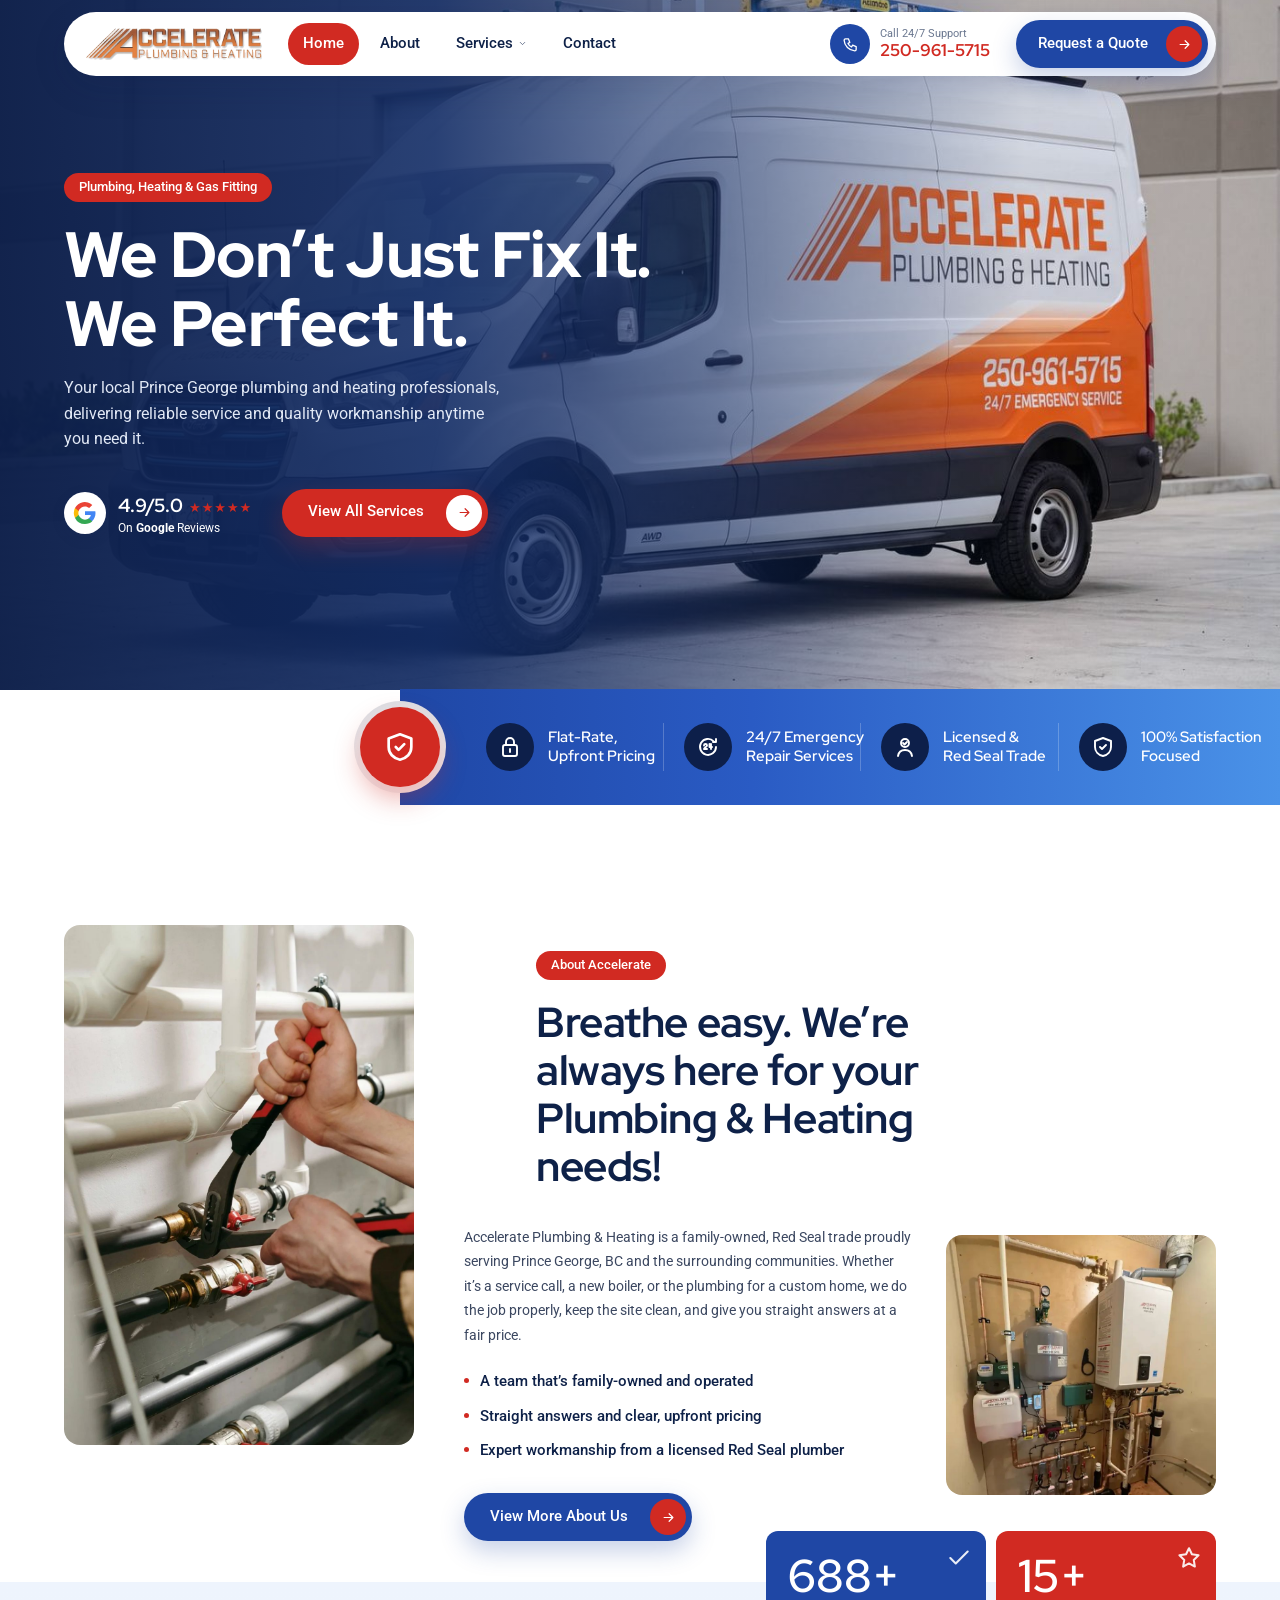
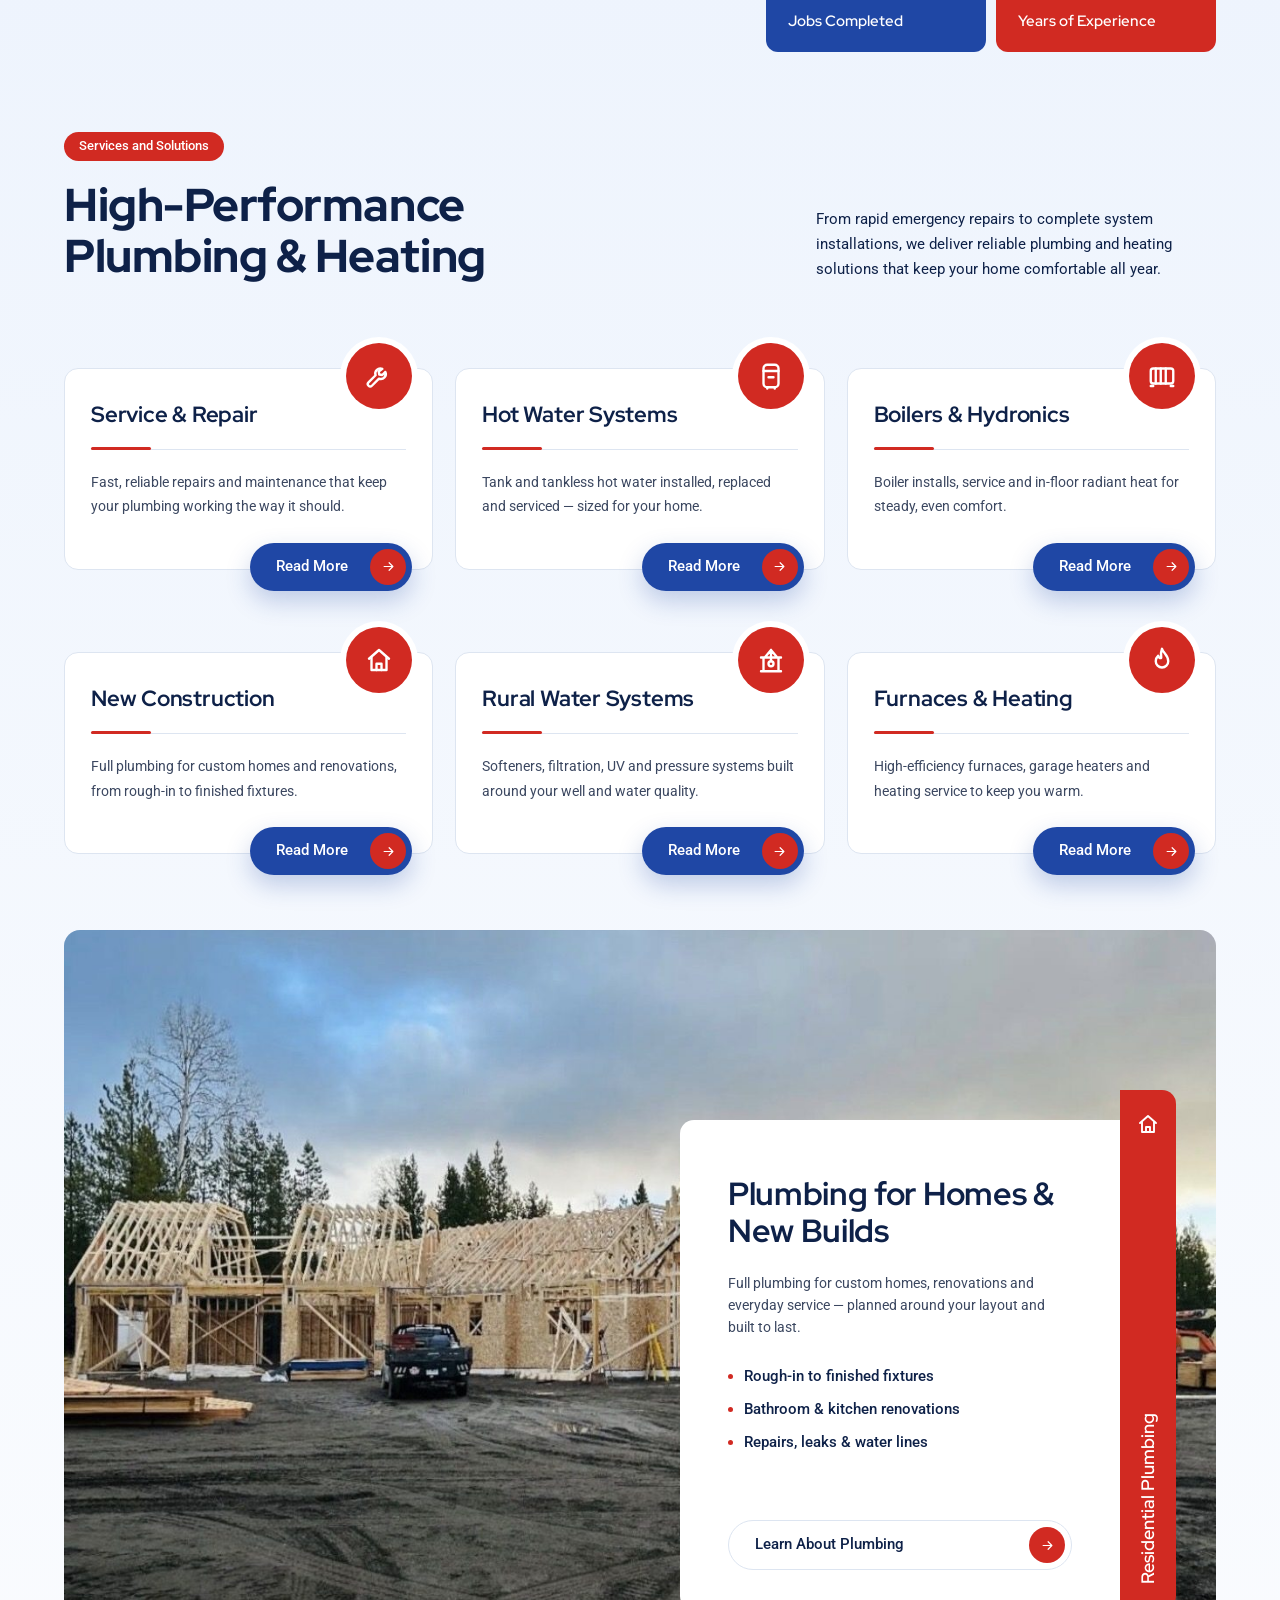
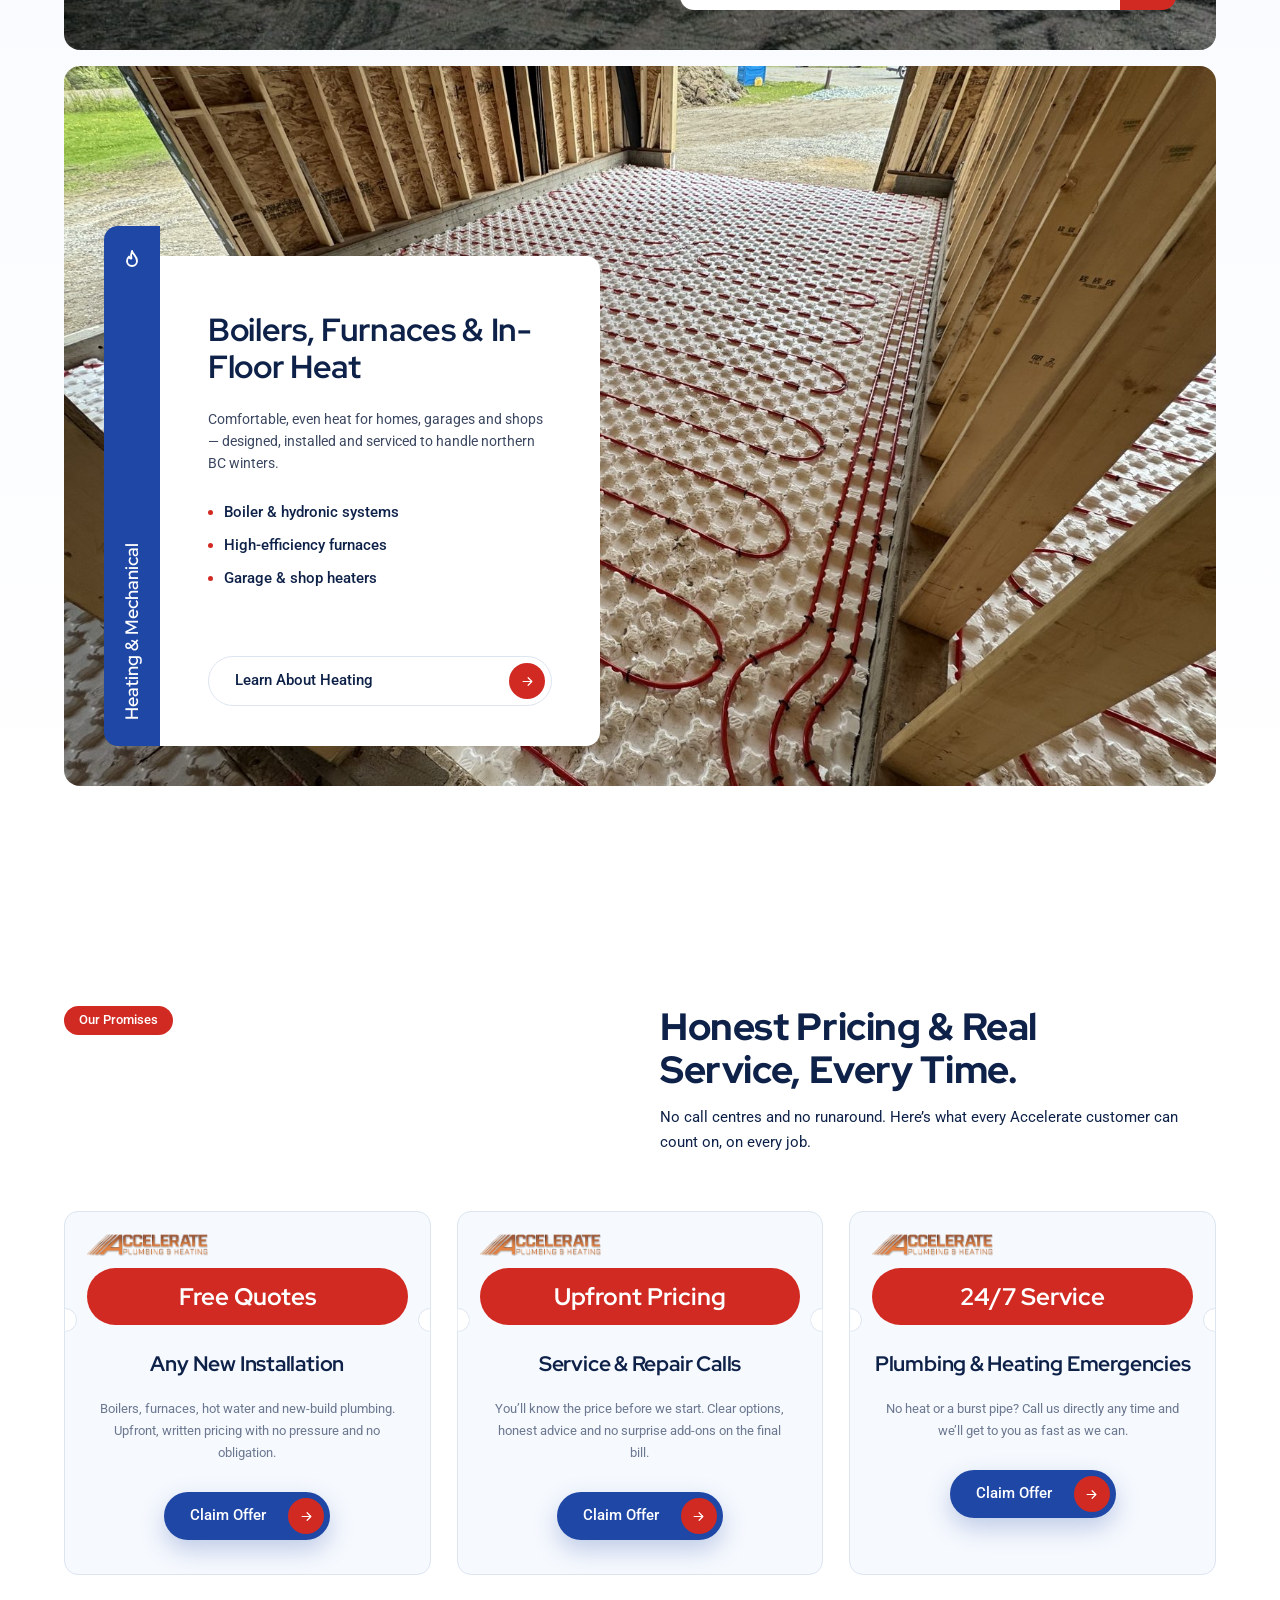
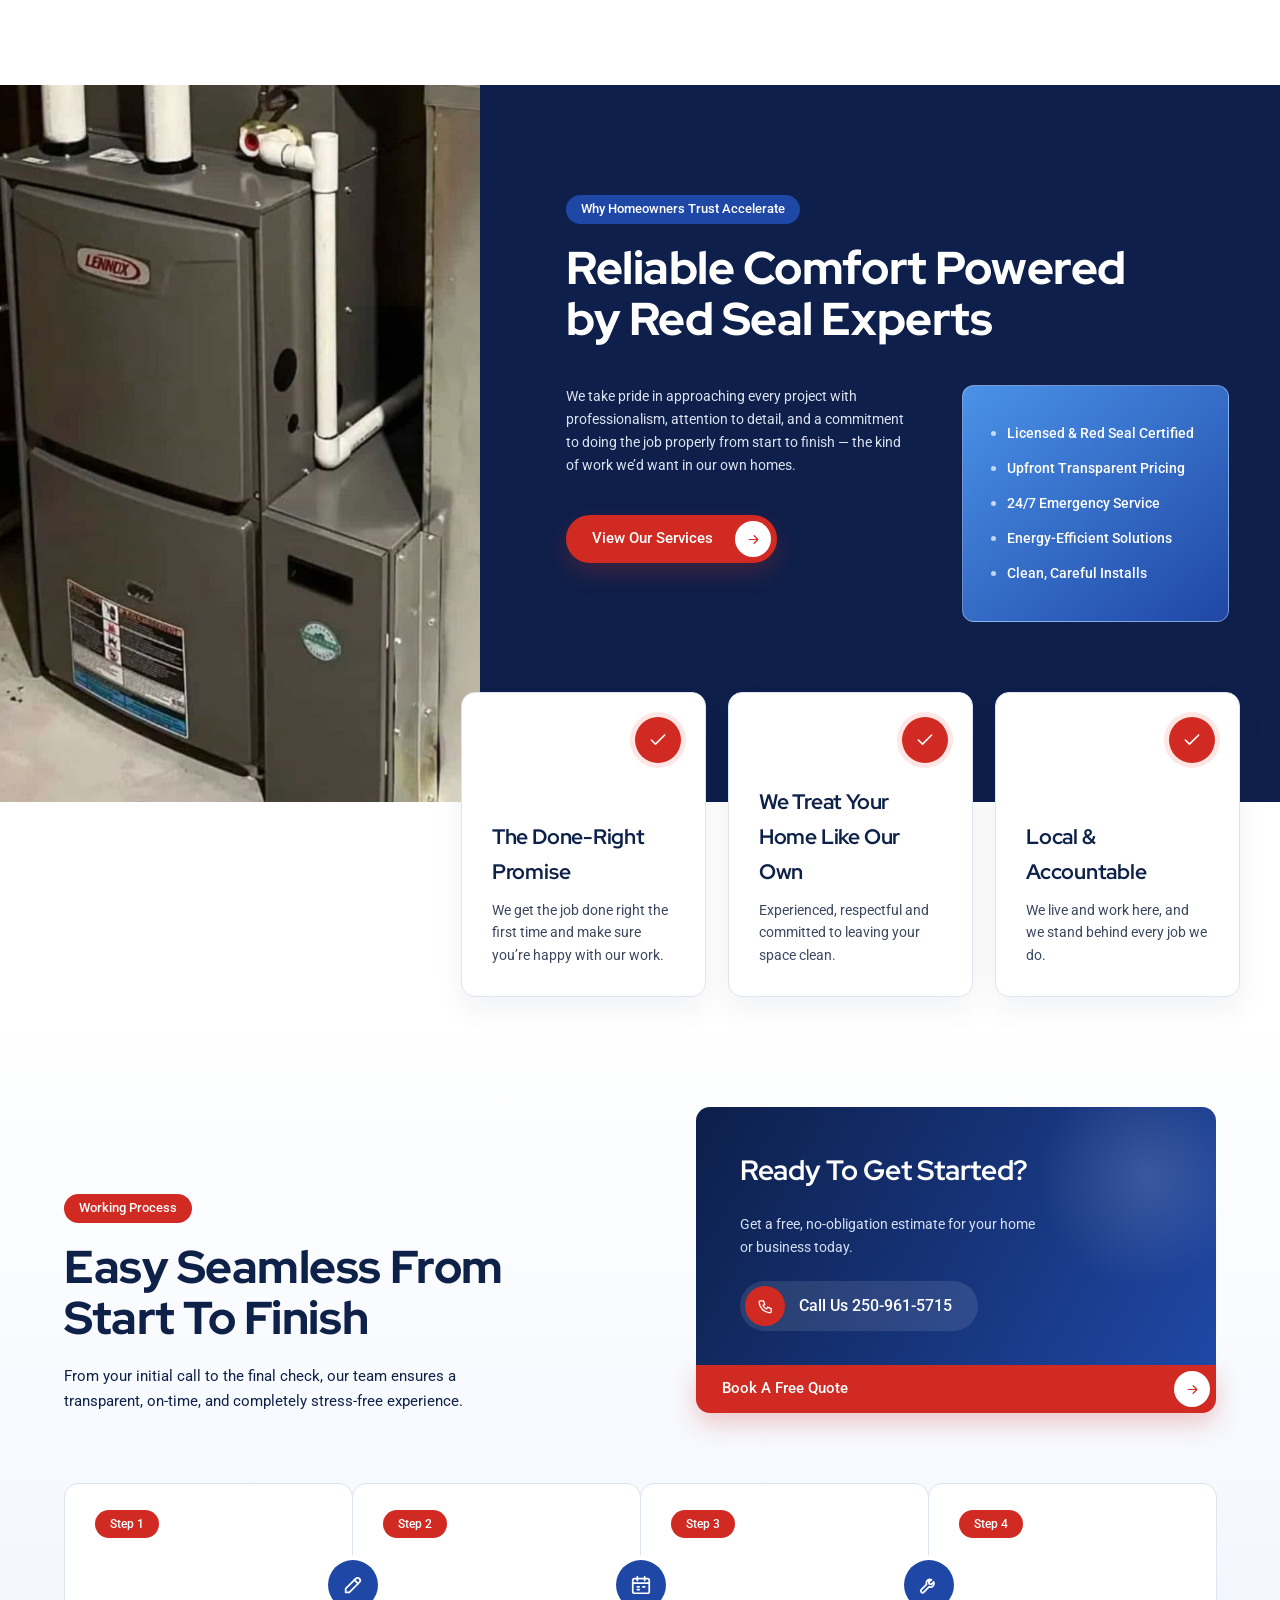
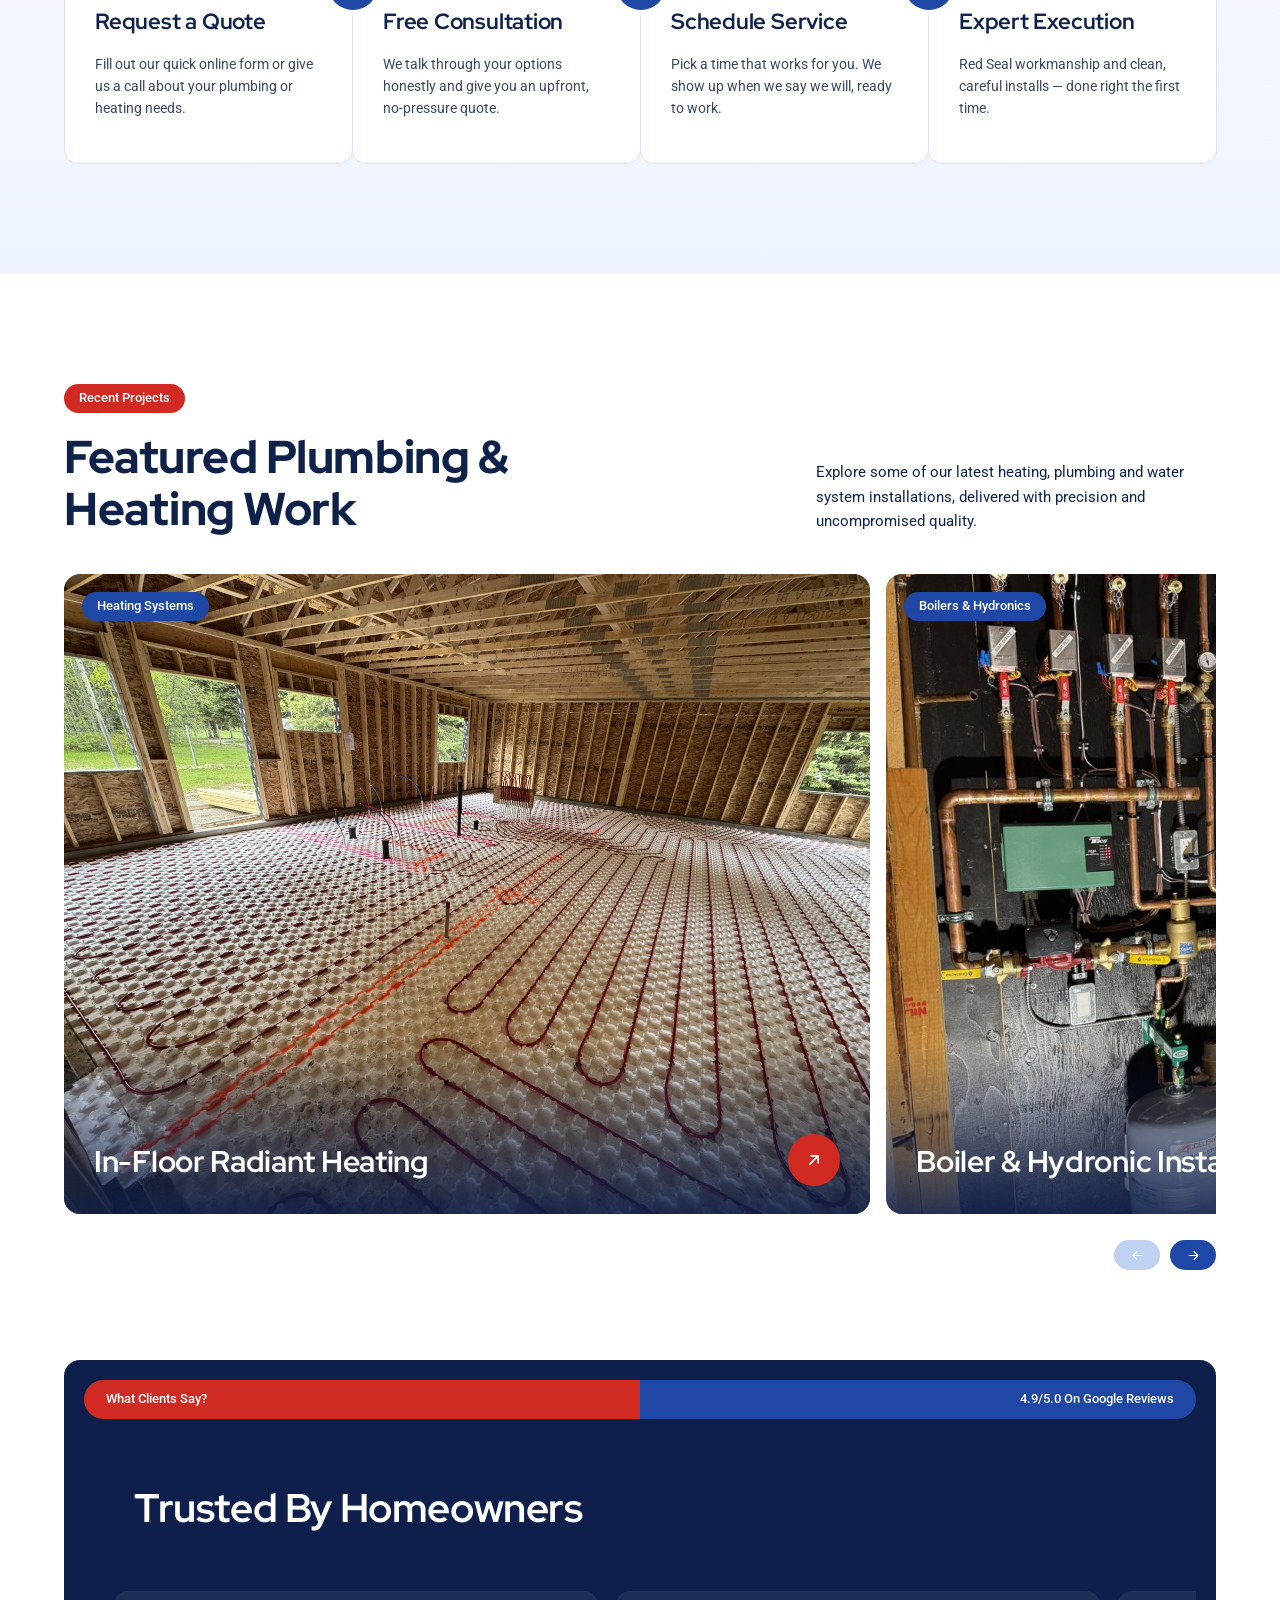
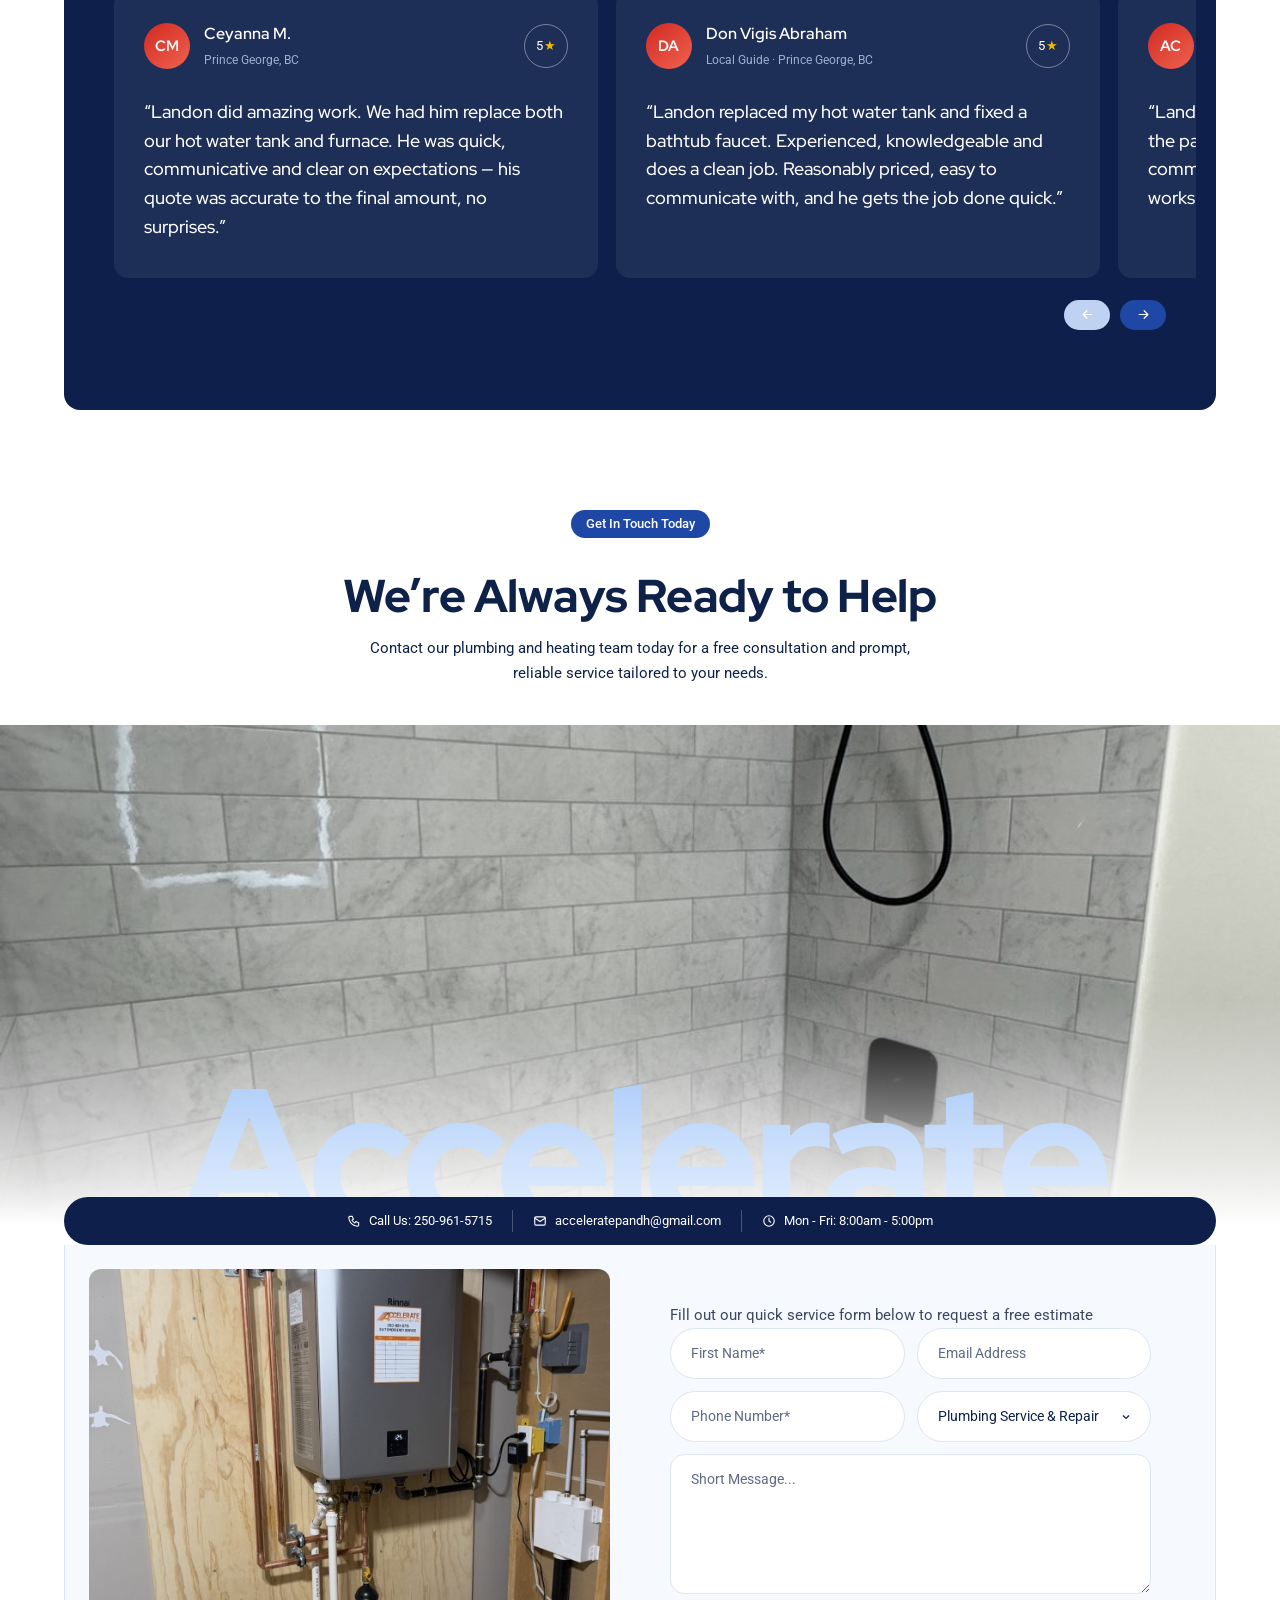
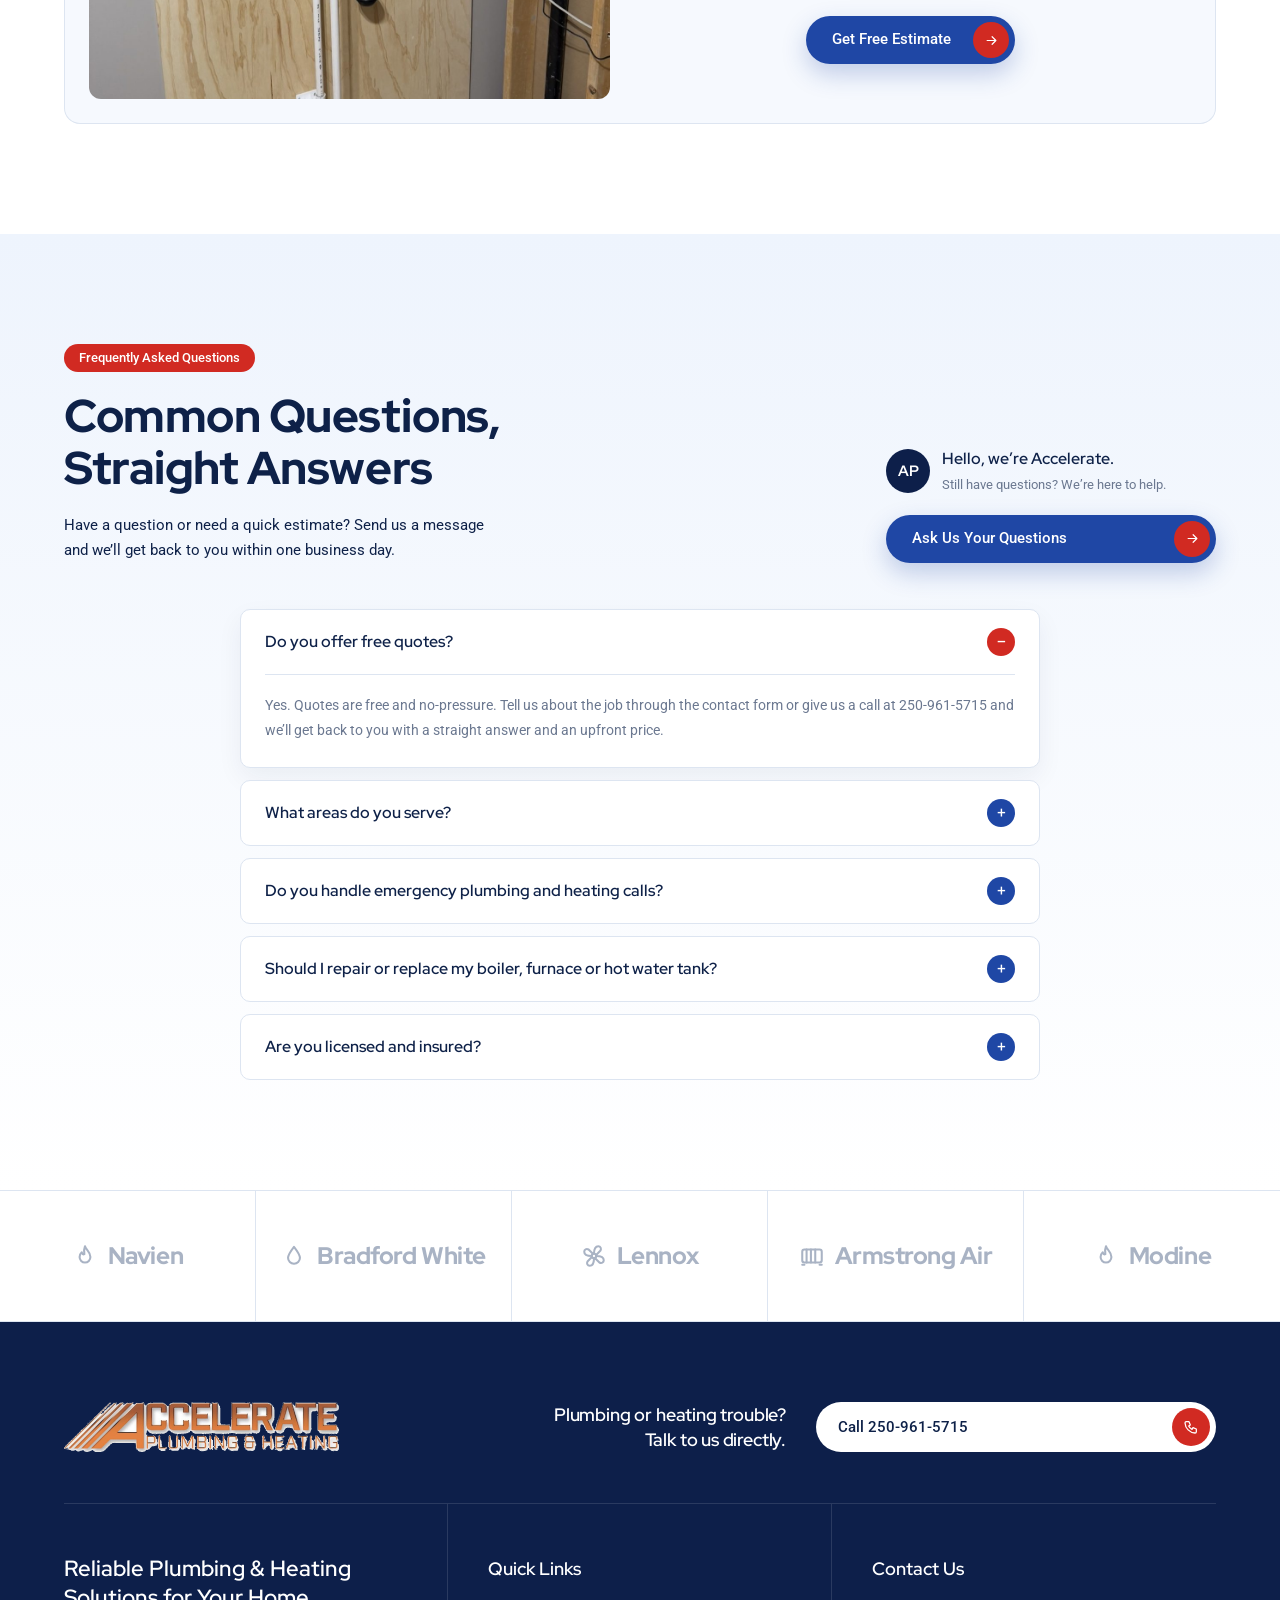
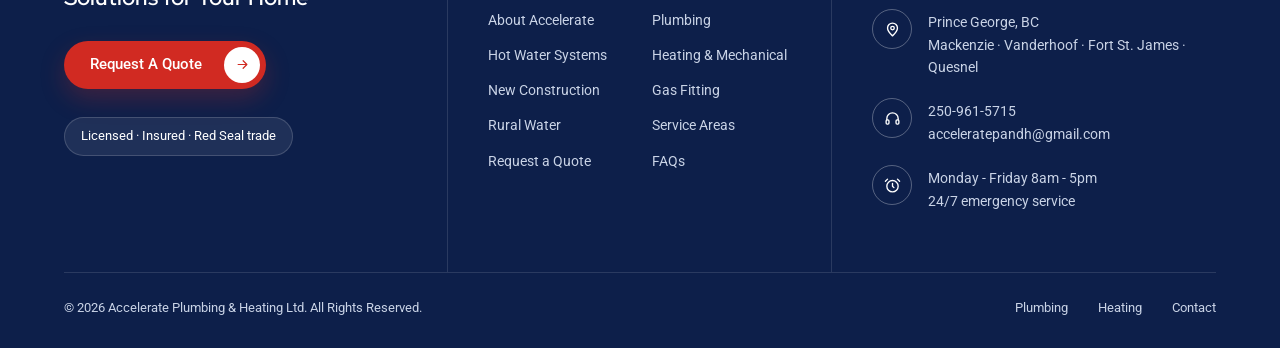
==== commit 4dba8a8b: "Add files via upload" ====
--- a/index.html
+++ b/index.html
@@ -3,415 +3,226 @@
 <head>
 <meta charset="utf-8">
 <meta name="viewport" content="width=device-width, initial-scale=1">
-<title>Accelerate Plumbing & Heating | Prince George, BC</title>
+<title>Accelerate Plumbing &amp; Heating | Prince George, BC</title>
 <meta name="description" content="Plumbing, heating and gas fitting in Prince George, BC and surrounding communities. Service and repair, hot water systems, boilers, hydronic heating and new construction.">
 <link rel="icon" type="image/png" href="logo.png">
-<link rel="preconnect" href="https://fonts.googleapis.com">
-  <link rel="preconnect" href="https://fonts.gstatic.com" crossorigin>
-  <link href="https://fonts.googleapis.com/css2?family=Archivo:wght@600;700;800&family=Plus+Jakarta+Sans:wght@400;500;600;700;800&display=swap" rel="stylesheet">
-  <style>
-    *{box-sizing:border-box}
-    @keyframes ctaFlow{0%{background-position:0% 50%}100%{background-position:220% 50%}}
-    a,button{transition:background .35s ease,border-color .35s ease,color .3s ease,box-shadow .4s ease,transform .2s ease,filter .3s ease}
-    html{scroll-behavior:smooth}
-    body{margin:0;padding:0;overflow-x:clip;background:#ffffff;color:#52617a;-webkit-font-smoothing:antialiased;text-rendering:optimizeLegibility}
-    img{display:block;max-width:100%}
-    ::selection{background:#ee6a1e;color:#fff}
-    /* content visible by default; cards animate on hover, numbers count up on view */
-    @media(max-width:920px){
-      .nav-desktop{display:none !important}
-      .nav-toggle{display:flex !important}
-      .show-sm{display:flex !important}
-      .hide-sm{display:none !important}
-      .mobile-spacer{height:80px !important}
-      .split{grid-template-columns:1fr !important;gap:44px !important}
-      .hero-split{grid-template-columns:1fr !important;gap:0 !important}
-      .hero-media{margin-top:44px}
-      .rg{grid-template-columns:1fr 1fr !important}
-      .stat-grid{grid-template-columns:1fr 1fr !important;gap:36px 20px !important}
-      .cta-band{align-items:center !important}
-      .footer-grid{grid-template-columns:1fr 1fr !important;gap:34px !important}
-      .hero-h1{font-size:46px !important}
-      .h-sec{font-size:34px !important}
-      .sec{padding-top:66px !important;padding-bottom:66px !important}
-      .wrap{padding-left:22px !important;padding-right:22px !important}
-    }
-    @media(max-width:600px){
-      .hero-h1{font-size:36px !important}
-      .h-sec{font-size:28px !important}
-      .rg{grid-template-columns:1fr !important}
-      .footer-grid{grid-template-columns:1fr !important}
-      .why-badge{right:10px !important;bottom:12px !important;padding:14px 18px !important}
-    }
-    @media(max-width:920px){
-      .chip-row{justify-content:flex-start !important;flex-wrap:nowrap !important;overflow-x:auto !important;-webkit-overflow-scrolling:touch;scrollbar-width:none}
-      .chip-row::-webkit-scrollbar{display:none}
-    }
-    @media(max-width:920px){
-      .feat-strip{grid-template-columns:1fr 1fr !important;gap:4px 0}
-      .feat-cell{border-right:none !important}
-      .svc-row{grid-template-columns:1fr !important}
-    }
-  </style>
+<link rel="preload" href="fonts/red-hat-display-latin-800-normal.woff2" as="font" type="font/woff2" crossorigin>
+<link rel="stylesheet" href="styles.css">
 <script src="app.js" defer></script>
 </head>
-<body>
-<div style="font-family:'Plus Jakarta Sans',sans-serif;background:#fff">
-  <div style="display:contents">
-<div style="position:relative;z-index:50">
-    <!-- utility bar -->
-    <div class="hide-sm" style="background:#fff;border-bottom:1px solid #eef0f3">
-      <div style="max-width:1240px;margin:0 auto;padding:12px 28px;display:flex;align-items:center;justify-content:center;gap:52px">
-        <a href="index.html" style="display:flex;align-items:center;margin-right:auto;text-decoration:none"><img src="logo.png" alt="Accelerate Plumbing &amp; Heating" style="height:40px;width:auto"></a>
-        <div style="display:flex;align-items:center;gap:11px"><div style="width:40px;height:40px;border-radius:50%;background:linear-gradient(100deg,#e85f12,#f97c2f,#ffa052,#f97c2f,#e85f12);background-size:220% auto;animation:ctaFlow 4.5s linear infinite;color:#fff;display:flex;align-items:center;justify-content:center;flex-shrink:0"><svg width="18" height="18" viewBox="0 0 24 24" fill=currentColor><path d="M6.6 10.8c1.4 2.8 3.8 5.2 6.6 6.6l2.2-2.2c.3-.3.7-.4 1-.2 1.1.4 2.3.6 3.6.6.6 0 1 .4 1 1V20c0 .6-.4 1-1 1C10.6 21 3 13.4 3 4c0-.6.4-1 1-1h3.4c.6 0 1 .4 1 1 0 1.2.2 2.4.6 3.6.1.4 0 .8-.3 1l-2.1 2.2z"/></svg></div><div><div style="font-size:11px;color:#8595a8;font-weight:600">Call us 24/7</div><div style="font-size:14px;color:#15171b;font-weight:700">250-961-5715</div></div></div>
-        <div style="display:flex;align-items:center;gap:11px"><div style="width:40px;height:40px;border-radius:50%;background:linear-gradient(100deg,#e85f12,#f97c2f,#ffa052,#f97c2f,#e85f12);background-size:220% auto;animation:ctaFlow 4.5s linear infinite;color:#fff;display:flex;align-items:center;justify-content:center;flex-shrink:0"><svg width="18" height="18" viewBox="0 0 24 24" fill=none stroke=currentColor stroke-width=1.8 stroke-linejoin=round><rect x="3" y="5" width="18" height="14" rx="2"/><path d="m3 7 9 6 9-6"/></svg></div><div><div style="font-size:11px;color:#8595a8;font-weight:600">Information Center</div><div style="font-size:14px;color:#15171b;font-weight:700">acceleratepandh@gmail.com</div></div></div>
-        <div style="display:flex;align-items:center;gap:11px"><div style="width:40px;height:40px;border-radius:50%;background:linear-gradient(100deg,#e85f12,#f97c2f,#ffa052,#f97c2f,#e85f12);background-size:220% auto;animation:ctaFlow 4.5s linear infinite;color:#fff;display:flex;align-items:center;justify-content:center;flex-shrink:0"><svg width="18" height="18" viewBox="0 0 24 24" fill=none stroke=currentColor stroke-width=1.8 stroke-linejoin=round><circle cx="12" cy="12" r="9"/><path d="M12 7v5l3 2"/></svg></div><div><div style="font-size:11px;color:#8595a8;font-weight:600">Working Hours</div><div style="font-size:14px;color:#15171b;font-weight:700">Mon-Fri 8am - 5pm</div></div></div>
+<body class="home">
+<header class="pill pill--overlay" id="pill">
+  <div class="container"><div class="pill__inner">
+    <a href="index.html" class="logo"><img src="logo.png" alt="Accelerate Plumbing &amp; Heating"></a>
+    <nav class="nav" aria-label="Main"><a href="index.html" class="is-active">Home</a><a href="about.html">About</a><div class="dd"><button type="button" class="" aria-haspopup="true">Services <svg class="caret" viewBox="0 0 24 24" fill="none" stroke="currentColor" stroke-width="1.9" stroke-linecap="round" stroke-linejoin="round" aria-hidden="true"><path d="m6 9 6 6 6-6"/></svg></button><div class="dd__menu"><a href="plumbing.html">Plumbing</a><a href="heating.html">Heating &amp; Mechanical</a></div></div><a href="contact.html">Contact</a></nav>
+    <a href="tel:+12509615715" class="pill__call"><span class="icon-circle icon-circle--blue"><svg viewBox="0 0 24 24" fill="none" stroke="currentColor" stroke-width="1.9" stroke-linecap="round" stroke-linejoin="round" aria-hidden="true"><path d="M5 4h4l2 5-2.5 1.5a11 11 0 0 0 5 5L15 13l5 2v4a2 2 0 0 1-2 2A16 16 0 0 1 3 6a2 2 0 0 1 2-2"/></svg></span>
+      <span><small>Call 24/7 Support</small><b>250-961-5715</b></span></a>
+    <a href="contact.html" class="btn btn--blue ">Request a Quote<i><svg viewBox="0 0 24 24" fill="none" stroke="currentColor" stroke-width="1.9" stroke-linecap="round" stroke-linejoin="round" aria-hidden="true"><path d="M5 12h14M13 6l6 6-6 6"/></svg></i></a>
+    <button class="burger" type="button" aria-label="Open menu" data-open><svg viewBox="0 0 24 24" fill="none" stroke="currentColor" stroke-width="1.9" stroke-linecap="round" stroke-linejoin="round" aria-hidden="true"><path d="M4 7h16M4 12h16M4 17h10"/></svg></button>
+  </div></div>
+</header>
+<main>
+<!-- HERO -->
+<section class="hero">
+  <div class="hero__bg"><img src="company-van.jpg" alt="Accelerate Plumbing &amp; Heating service van"></div>
+  <div class="container">
+    <span class="tag">Plumbing, Heating &amp; Gas Fitting</span>
+    <h1>We Don&rsquo;t Just Fix It. We Perfect It.</h1>
+    <p>Your local Prince George plumbing and heating professionals, delivering reliable service and quality workmanship anytime you need it.</p>
+    <div class="hero__cta"><div class="google google--light"><span class="g"><svg viewBox="0 0 24 24" aria-hidden="true"><path fill="#4285F4" d="M22.5 12.2c0-.7-.1-1.4-.2-2H12v3.8h5.9a5 5 0 0 1-2.2 3.3v2.7h3.5c2-1.9 3.3-4.7 3.3-7.8z"/><path fill="#34A853" d="M12 23c3 0 5.5-1 7.3-2.7l-3.5-2.7c-1 .7-2.3 1.1-3.8 1.1-2.9 0-5.4-2-6.3-4.6H2v2.8A11 11 0 0 0 12 23z"/><path fill="#FBBC05" d="M5.7 14.1a6.6 6.6 0 0 1 0-4.2V7.1H2a11 11 0 0 0 0 9.8z"/><path fill="#EA4335" d="M12 5.4c1.6 0 3 .6 4.2 1.7l3.1-3.1A11 11 0 0 0 2 7.1l3.7 2.8C6.6 7.3 9.1 5.4 12 5.4z"/></svg></span><div><strong>4.9/5.0</strong><span class="stars">★★★★★</span><small>On <b>Google</b> Reviews</small></div></div><a href="plumbing.html" class="btn btn--red ">View All Services<i><svg viewBox="0 0 24 24" fill="none" stroke="currentColor" stroke-width="1.9" stroke-linecap="round" stroke-linejoin="round" aria-hidden="true"><path d="M5 12h14M13 6l6 6-6 6"/></svg></i></a></div>
+  </div>
+</section>
+
+<!-- FEATURE BAND -->
+<div class="band"><div class="band__strip">
+  <span class="band__badge"><svg viewBox="0 0 24 24" fill="none" stroke="currentColor" stroke-width="1.9" stroke-linecap="round" stroke-linejoin="round" aria-hidden="true"><path d="M12 3 4 6v6c0 4.5 3.3 8 8 9 4.7-1 8-4.5 8-9V6Z"/><path d="m9 12 2 2 4-4"/></svg></span>
+  <div class="feat"><span class="icon-circle"><svg viewBox="0 0 24 24" fill="none" stroke="currentColor" stroke-width="1.9" stroke-linecap="round" stroke-linejoin="round" aria-hidden="true"><rect x="5" y="10" width="14" height="11" rx="2"/><path d="M8 10V7a4 4 0 0 1 8 0v3"/><path d="M12 14v3"/></svg></span><span>Flat-Rate,<br>Upfront Pricing</span></div>
+  <div class="feat"><span class="icon-circle"><svg viewBox="0 0 24 24" fill="none" stroke="currentColor" stroke-width="1.9" stroke-linecap="round" stroke-linejoin="round" aria-hidden="true"><path d="M20 12a8 8 0 1 1-2.3-5.7"/><path d="M20 4v3h-3"/><path d="M8 10.5a1.5 1.5 0 0 1 3 0c0 1.5-3 2-3 3.5h3M13.5 9v3h2.5M15 9v5"/></svg></span><span>24/7 Emergency<br>Repair Services</span></div>
+  <div class="feat"><span class="icon-circle"><svg viewBox="0 0 24 24" fill="none" stroke="currentColor" stroke-width="1.9" stroke-linecap="round" stroke-linejoin="round" aria-hidden="true"><circle cx="12" cy="8" r="4"/><path d="M5 21c.6-3.8 3.4-6 7-6s6.4 2.2 7 6"/><path d="m10 8 1.5 1.5L14 7"/></svg></span><span>Licensed &amp;<br>Red Seal Trade</span></div>
+  <div class="feat"><span class="icon-circle"><svg viewBox="0 0 24 24" fill="none" stroke="currentColor" stroke-width="1.9" stroke-linecap="round" stroke-linejoin="round" aria-hidden="true"><path d="M12 3 4 6v6c0 4.5 3.3 8 8 9 4.7-1 8-4.5 8-9V6Z"/><path d="m9 12 2 2 4-4"/></svg></span><span>100% Satisfaction<br>Focused</span></div>
+</div></div>
+
+<!-- ABOUT -->
+<section class="about">
+  <div class="container">
+    <div class="about__grid">
+      <div class="about__main"><img src="plumbing.jpg" alt="Plumber servicing valves on a plumbing manifold"></div>
+      <div class="about__body">
+        <div class="head"><span class="tag">About Accelerate</span><h2>Breathe easy. We&rsquo;re always here for your Plumbing &amp; Heating needs!</h2></div>
+        <div class="txt"><p>Accelerate Plumbing &amp; Heating is a family-owned, Red Seal trade proudly serving Prince George, BC and the surrounding communities. Whether it&rsquo;s a service call, a new boiler, or the plumbing for a custom home, we do the job properly, keep the site clean, and give you straight answers at a fair price.</p>
+          <ul class="dots"><li>A team that&rsquo;s family-owned and operated</li><li>Straight answers and clear, upfront pricing</li><li>Expert workmanship from a licensed Red Seal plumber</li></ul>
+          <a href="about.html" class="btn btn--blue ">View More About Us<i><svg viewBox="0 0 24 24" fill="none" stroke="currentColor" stroke-width="1.9" stroke-linecap="round" stroke-linejoin="round" aria-hidden="true"><path d="M5 12h14M13 6l6 6-6 6"/></svg></i></a></div>
+        <div class="about__side"><img src="boiler-replacement.jpg" alt="Boiler replacement installed by Accelerate" loading="lazy"></div>
       </div>
     </div>
-    <!-- floating pill nav -->
-    <div style="position:relative;z-index:50;margin-top:16px">
-      <div style="max-width:1240px;margin:0 auto;padding:0 28px">
-        <div style="background:#fff;border-radius:999px;box-shadow:0 10px 34px rgba(18,20,25,0.12);display:flex;align-items:center;justify-content:space-between;padding:10px 12px 10px 26px;gap:20px">
-          <a href="index.html" class="show-sm" style="display:none;align-items:center;text-decoration:none"><img src="logo.png" alt="Accelerate" style="height:32px"></a>
-          <nav class="nav-desktop" style="display:flex;align-items:center;gap:30px">
-            <a href="index.html" style="font-weight:700;font-size:15px;text-decoration:none;color:#fff;background:#ee6a1e;padding:9px 20px;border-radius:999px;white-space:nowrap">Home</a>
-            <a href="about.html" style="font-weight:600;font-size:15px;text-decoration:none;color:#15171b;white-space:nowrap" data-hover="color:#ee6a1e">About</a>
-            <a href="plumbing.html" style="font-weight:600;font-size:15px;text-decoration:none;color:#15171b;white-space:nowrap" data-hover="color:#ee6a1e">Plumbing</a>
-            <a href="heating.html" style="font-weight:600;font-size:15px;text-decoration:none;color:#15171b;white-space:nowrap" data-hover="color:#ee6a1e">Heating &amp; Mechanical</a>
-            <a href="contact.html" style="font-weight:600;font-size:15px;text-decoration:none;color:#15171b;white-space:nowrap" data-hover="color:#ee6a1e">Contact</a>
-          </nav>
-          <div class="nav-desktop" style="display:flex;align-items:center;gap:16px;flex-shrink:0">
-            <a href="tel:+12509615715" style="display:flex;align-items:center;gap:10px;text-decoration:none">
-              <span style="width:38px;height:38px;border-radius:50%;background:#fdeede;color:#ee6a1e;display:flex;align-items:center;justify-content:center"><svg width="17" height="17" viewBox="0 0 24 24" fill="currentColor"><path d="M6.6 10.8c1.4 2.8 3.8 5.2 6.6 6.6l2.2-2.2c.3-.3.7-.4 1-.2 1.1.4 2.3.6 3.6.6.6 0 1 .4 1 1V20c0 .6-.4 1-1 1C10.6 21 3 13.4 3 4c0-.6.4-1 1-1h3.4c.6 0 1 .4 1 1 0 1.2.2 2.4.6 3.6.1.4 0 .8-.3 1l-2.1 2.2z"/></svg></span>
-              <span><span style="display:block;font-size:11px;color:#8595a8;font-weight:600">Call 24/7 Support</span><span style="display:block;font-size:14px;color:#ee6a1e;font-weight:800">250-961-5715</span></span>
-            </a>
-            <a href="contact.html" style="display:inline-flex;align-items:center;gap:9px;background:linear-gradient(100deg,#e85f12,#f97c2f,#ffa052,#f97c2f,#e85f12);background-size:220% auto;animation:ctaFlow 4.5s linear infinite;color:#fff;font-weight:700;font-size:14px;padding:13px 22px;border-radius:999px;text-decoration:none;box-shadow:0 8px 18px rgba(238,106,30,0.3)" data-hover="filter:brightness(1.12) saturate(1.08)">Request a Quote<span style="width:22px;height:22px;border-radius:50%;background:rgba(255,255,255,0.22);display:inline-flex;align-items:center;justify-content:center"><svg width="12" height="12" viewBox="0 0 24 24" fill="none" stroke="currentColor" stroke-width="3"><path d="M5 12h14M13 6l6 6-6 6"/></svg></span></a>
-          </div>
-          <button id="navToggle" type="button" aria-label="Menu" class="nav-toggle" style="display:none;flex-direction:column;gap:5px;background:none;border:none;cursor:pointer;padding:10px;margin-right:8px">
-            <span style="width:26px;height:2.5px;background:#15171b;display:block;border-radius:2px"></span>
-            <span style="width:26px;height:2.5px;background:#15171b;display:block;border-radius:2px"></span>
-            <span style="width:26px;height:2.5px;background:#15171b;display:block;border-radius:2px"></span>
-          </button>
-        </div>
-        <div id="navPanel" style="display:none;background:#fff;border-radius:18px;box-shadow:0 10px 34px rgba(18,20,25,0.12);margin-top:10px;padding:12px 22px 22px">
-          <div style="display:flex;flex-direction:column">
-            <a href="index.html" style="font-weight:600;font-size:17px;color:#15171b;text-decoration:none;padding:14px 2px;border-bottom:1px solid #f0f3f8">Home</a>
-            <a href="about.html" style="font-weight:600;font-size:17px;color:#15171b;text-decoration:none;padding:14px 2px;border-bottom:1px solid #f0f3f8">About</a>
-            <a href="plumbing.html" style="font-weight:600;font-size:17px;color:#15171b;text-decoration:none;padding:14px 2px;border-bottom:1px solid #f0f3f8">Plumbing</a>
-            <a href="heating.html" style="font-weight:600;font-size:17px;color:#15171b;text-decoration:none;padding:14px 2px;border-bottom:1px solid #f0f3f8">Heating &amp; Mechanical</a>
-            <a href="contact.html" style="font-weight:600;font-size:17px;color:#15171b;text-decoration:none;padding:14px 2px;border-bottom:1px solid #f0f3f8">Contact</a>
-          </div>
-          <div style="display:flex;gap:12px;margin-top:18px">
-            <a href="tel:+12509615715" style="flex:1;text-align:center;font-weight:700;color:#15171b;text-decoration:none;border:1.5px solid #dddbd5;padding:14px;border-radius:999px">Call now</a>
-            <a href="contact.html" style="flex:1;text-align:center;background:linear-gradient(100deg,#e85f12,#f97c2f,#ffa052,#f97c2f,#e85f12);background-size:220% auto;animation:ctaFlow 4.5s linear infinite;color:#fff;font-weight:700;text-decoration:none;padding:14px;border-radius:999px">Request a Quote</a>
-          </div>
-        </div>
+    <div class="stats-boxes">
+      <div class="stat-box stat-box--blue"><svg viewBox="0 0 24 24" fill="none" stroke="currentColor" stroke-width="1.9" stroke-linecap="round" stroke-linejoin="round" aria-hidden="true"><path d="M20 6 9 17l-5-5"/></svg><b>688+</b><span>Jobs Completed</span></div>
+      <div class="stat-box stat-box--red"><svg viewBox="0 0 24 24" fill="none" stroke="currentColor" stroke-width="1.9" stroke-linecap="round" stroke-linejoin="round" aria-hidden="true"><path d="m12 3 2.7 5.6 6.1.9-4.4 4.3 1 6.1-5.4-2.9-5.4 2.9 1-6.1-4.4-4.3 6.1-.9Z"/></svg><b>15+</b><span>Years of Experience</span></div>
+    </div>
+  </div>
+</section>
+
+<!-- SERVICES -->
+<section class="section section--soft" style="margin-top:-70px;padding-top:150px">
+  <div class="container">
+    <div class="sec-head"><div><span class="tag">Services and Solutions</span><h2 class="sec-title">High-Performance<br>Plumbing &amp; Heating</h2></div>
+      <p>From rapid emergency repairs to complete system installations, we deliver reliable plumbing and heating solutions that keep your home comfortable all year.</p></div>
+    <div class="svc-grid"><article class="svc-card"><span class="icon-circle"><svg viewBox="0 0 24 24" fill="none" stroke="currentColor" stroke-width="1.9" stroke-linecap="round" stroke-linejoin="round" aria-hidden="true"><path d="M14.7 6.3a4 4 0 0 0-5.4 5.1L3.6 17.1a1.9 1.9 0 0 0 2.7 2.7l5.7-5.7a4 4 0 0 0 5.1-5.4l-2.5 2.5-2.4-.4-.4-2.4Z"/></svg></span><h3>Service &amp; Repair</h3><p>Fast, reliable repairs and maintenance that keep your plumbing working the way it should.</p><a href="plumbing.html#service" class="btn btn--blue ">Read More<i><svg viewBox="0 0 24 24" fill="none" stroke="currentColor" stroke-width="1.9" stroke-linecap="round" stroke-linejoin="round" aria-hidden="true"><path d="M5 12h14M13 6l6 6-6 6"/></svg></i></a></article><article class="svc-card"><span class="icon-circle"><svg viewBox="0 0 24 24" fill="none" stroke="currentColor" stroke-width="1.9" stroke-linecap="round" stroke-linejoin="round" aria-hidden="true"><rect x="6" y="3" width="12" height="18" rx="3"/><path d="M6 8h12M10 13h4M9 21v1M15 21v1"/></svg></span><h3>Hot Water Systems</h3><p>Tank and tankless hot water installed, replaced and serviced &mdash; sized for your home.</p><a href="plumbing.html#hot-water" class="btn btn--blue ">Read More<i><svg viewBox="0 0 24 24" fill="none" stroke="currentColor" stroke-width="1.9" stroke-linecap="round" stroke-linejoin="round" aria-hidden="true"><path d="M5 12h14M13 6l6 6-6 6"/></svg></i></a></article><article class="svc-card"><span class="icon-circle"><svg viewBox="0 0 24 24" fill="none" stroke="currentColor" stroke-width="1.9" stroke-linecap="round" stroke-linejoin="round" aria-hidden="true"><rect x="3" y="6" width="18" height="12" rx="2"/><path d="M7 6v12M11 6v12M15 6v12M3 20h2M19 20h2"/></svg></span><h3>Boilers &amp; Hydronics</h3><p>Boiler installs, service and in-floor radiant heat for steady, even comfort.</p><a href="heating.html#boilers" class="btn btn--blue ">Read More<i><svg viewBox="0 0 24 24" fill="none" stroke="currentColor" stroke-width="1.9" stroke-linecap="round" stroke-linejoin="round" aria-hidden="true"><path d="M5 12h14M13 6l6 6-6 6"/></svg></i></a></article><article class="svc-card"><span class="icon-circle"><svg viewBox="0 0 24 24" fill="none" stroke="currentColor" stroke-width="1.9" stroke-linecap="round" stroke-linejoin="round" aria-hidden="true"><path d="M4 11 12 4l8 7"/><path d="M6 10v10h12V10"/><path d="M10 20v-5h4v5"/></svg></span><h3>New Construction</h3><p>Full plumbing for custom homes and renovations, from rough-in to finished fixtures.</p><a href="plumbing.html#new-construction" class="btn btn--blue ">Read More<i><svg viewBox="0 0 24 24" fill="none" stroke="currentColor" stroke-width="1.9" stroke-linecap="round" stroke-linejoin="round" aria-hidden="true"><path d="M5 12h14M13 6l6 6-6 6"/></svg></i></a></article><article class="svc-card"><span class="icon-circle"><svg viewBox="0 0 24 24" fill="none" stroke="currentColor" stroke-width="1.9" stroke-linecap="round" stroke-linejoin="round" aria-hidden="true"><path d="M4 10h16M6 10v11M18 10v11M4 21h16M7 10l5-6 5 6M12 4v9"/><circle cx="12" cy="15" r="2"/></svg></span><h3>Rural Water Systems</h3><p>Softeners, filtration, UV and pressure systems built around your well and water quality.</p><a href="plumbing.html#rural-water" class="btn btn--blue ">Read More<i><svg viewBox="0 0 24 24" fill="none" stroke="currentColor" stroke-width="1.9" stroke-linecap="round" stroke-linejoin="round" aria-hidden="true"><path d="M5 12h14M13 6l6 6-6 6"/></svg></i></a></article><article class="svc-card"><span class="icon-circle"><svg viewBox="0 0 24 24" fill="none" stroke="currentColor" stroke-width="1.9" stroke-linecap="round" stroke-linejoin="round" aria-hidden="true"><path d="M12 3c.8 3.4 5 5 5 10a5 5 0 0 1-10 0c0-2 .8-3.3 2-4.4.4 1.6 1.4 2.2 2.4 1.7-.6-2.6-.3-5 .6-7.3Z"/></svg></span><h3>Furnaces &amp; Heating</h3><p>High-efficiency furnaces, garage heaters and heating service to keep you warm.</p><a href="heating.html#furnaces" class="btn btn--blue ">Read More<i><svg viewBox="0 0 24 24" fill="none" stroke="currentColor" stroke-width="1.9" stroke-linecap="round" stroke-linejoin="round" aria-hidden="true"><path d="M5 12h14M13 6l6 6-6 6"/></svg></i></a></article></div>
+    <div class="panels">
+      <div class="panel">
+  <img src="custom-home-rough-in.jpg" alt="Custom home under construction in the Prince George area" loading="lazy">
+  <div class="panel__card">
+    <div class="panel__box"><h3>Plumbing for Homes &amp; New Builds</h3><p>Full plumbing for custom homes, renovations and everyday service &mdash; planned around your layout and built to last.</p><ul class="dots"><li>Rough-in to finished fixtures</li><li>Bathroom &amp; kitchen renovations</li><li>Repairs, leaks &amp; water lines</li></ul>
+      <a href="plumbing.html" class="btn btn--white btn--wide">Learn About Plumbing<i><svg viewBox="0 0 24 24" fill="none" stroke="currentColor" stroke-width="1.9" stroke-linecap="round" stroke-linejoin="round" aria-hidden="true"><path d="M5 12h14M13 6l6 6-6 6"/></svg></i></a></div>
+    <div class="panel__tab"><svg viewBox="0 0 24 24" fill="none" stroke="currentColor" stroke-width="1.9" stroke-linecap="round" stroke-linejoin="round" aria-hidden="true"><path d="M4 11 12 4l8 7"/><path d="M6 10v10h12V10"/><path d="M10 20v-5h4v5"/></svg><span>Residential Plumbing</span></div>
+  </div>
+</div>
+      <div class="panel panel--left">
+  <img src="infloor-heating-2.jpg" alt="In-floor radiant heating installed in a garage near Prince George" loading="lazy">
+  <div class="panel__card">
+    <div class="panel__box"><h3>Boilers, Furnaces &amp; In-Floor Heat</h3><p>Comfortable, even heat for homes, garages and shops &mdash; designed, installed and serviced to handle northern BC winters.</p><ul class="dots"><li>Boiler &amp; hydronic systems</li><li>High-efficiency furnaces</li><li>Garage &amp; shop heaters</li></ul>
+      <a href="heating.html" class="btn btn--white btn--wide">Learn About Heating<i><svg viewBox="0 0 24 24" fill="none" stroke="currentColor" stroke-width="1.9" stroke-linecap="round" stroke-linejoin="round" aria-hidden="true"><path d="M5 12h14M13 6l6 6-6 6"/></svg></i></a></div>
+    <div class="panel__tab"><svg viewBox="0 0 24 24" fill="none" stroke="currentColor" stroke-width="1.9" stroke-linecap="round" stroke-linejoin="round" aria-hidden="true"><path d="M12 3c.8 3.4 5 5 5 10a5 5 0 0 1-10 0c0-2 .8-3.3 2-4.4.4 1.6 1.4 2.2 2.4 1.7-.6-2.6-.3-5 .6-7.3Z"/></svg><span>Heating &amp; Mechanical</span></div>
+  </div>
+</div>
+    </div>
+  </div>
+</section>
+
+<!-- PROMISES (coupon style) -->
+<section class="section">
+  <div class="container">
+    <div class="offers__head"><div><span class="tag">Our Promises</span></div>
+      <div><h2 class="sec-title sec-title--sm">Honest Pricing &amp; Real<br>Service, Every Time.</h2>
+      <p>No call centres and no runaround. Here&rsquo;s what every Accelerate customer can count on, on every job.</p></div></div>
+    <div class="offer-grid"><div class="offer"><span class="offer__logo"><img src="logo.png" alt="Accelerate"></span><span class="offer__amt">Free Quotes</span><h3>Any New Installation</h3><p>Boilers, furnaces, hot water and new-build plumbing. Upfront, written pricing with no pressure and no obligation.</p><a href="contact.html" class="btn btn--blue ">Claim Offer<i><svg viewBox="0 0 24 24" fill="none" stroke="currentColor" stroke-width="1.9" stroke-linecap="round" stroke-linejoin="round" aria-hidden="true"><path d="M5 12h14M13 6l6 6-6 6"/></svg></i></a></div><div class="offer"><span class="offer__logo"><img src="logo.png" alt="Accelerate"></span><span class="offer__amt">Upfront Pricing</span><h3>Service &amp; Repair Calls</h3><p>You&rsquo;ll know the price before we start. Clear options, honest advice and no surprise add-ons on the final bill.</p><a href="contact.html" class="btn btn--blue ">Claim Offer<i><svg viewBox="0 0 24 24" fill="none" stroke="currentColor" stroke-width="1.9" stroke-linecap="round" stroke-linejoin="round" aria-hidden="true"><path d="M5 12h14M13 6l6 6-6 6"/></svg></i></a></div><div class="offer"><span class="offer__logo"><img src="logo.png" alt="Accelerate"></span><span class="offer__amt">24/7 Service</span><h3>Plumbing &amp; Heating Emergencies</h3><p>No heat or a burst pipe? Call us directly any time and we&rsquo;ll get to you as fast as we can.</p><a href="contact.html" class="btn btn--blue ">Claim Offer<i><svg viewBox="0 0 24 24" fill="none" stroke="currentColor" stroke-width="1.9" stroke-linecap="round" stroke-linejoin="round" aria-hidden="true"><path d="M5 12h14M13 6l6 6-6 6"/></svg></i></a></div></div>
+  </div>
+</section>
+
+<!-- WHY TRUST -->
+<section class="trust" style="margin-top:0">
+  <div class="trust__img"><img src="furnace-repair.jpg" alt="Lennox gas furnace serviced by Accelerate" loading="lazy"></div>
+  <div class="trust__body">
+    <span class="tag tag--blue">Why Homeowners Trust Accelerate</span>
+    <h2 class="sec-title">Reliable Comfort Powered by Red Seal Experts</h2>
+    <div class="trust__cols">
+      <div><p>We take pride in approaching every project with professionalism, attention to detail, and a commitment to doing the job properly from start to finish &mdash; the kind of work we&rsquo;d want in our own homes.</p>
+        <a href="plumbing.html" class="btn btn--red ">View Our Services<i><svg viewBox="0 0 24 24" fill="none" stroke="currentColor" stroke-width="1.9" stroke-linecap="round" stroke-linejoin="round" aria-hidden="true"><path d="M5 12h14M13 6l6 6-6 6"/></svg></i></a></div>
+      <div class="std-box"><ul class="dots"><li>Licensed &amp; Red Seal Certified</li><li>Upfront Transparent Pricing</li><li>24/7 Emergency Service</li><li>Energy-Efficient Solutions</li><li>Clean, Careful Installs</li></ul></div>
+    </div>
+  </div>
+</section>
+<div class="promise-row">
+  <div class="promise"><span class="icon-circle"><svg viewBox="0 0 24 24" fill="none" stroke="currentColor" stroke-width="1.9" stroke-linecap="round" stroke-linejoin="round" aria-hidden="true"><path d="M20 6 9 17l-5-5"/></svg></span><h3>The Done-Right Promise</h3><p>We get the job done right the first time and make sure you&rsquo;re happy with our work.</p></div>
+  <div class="promise"><span class="icon-circle"><svg viewBox="0 0 24 24" fill="none" stroke="currentColor" stroke-width="1.9" stroke-linecap="round" stroke-linejoin="round" aria-hidden="true"><path d="M20 6 9 17l-5-5"/></svg></span><h3>We Treat Your Home Like Our Own</h3><p>Experienced, respectful and committed to leaving your space clean.</p></div>
+  <div class="promise"><span class="icon-circle"><svg viewBox="0 0 24 24" fill="none" stroke="currentColor" stroke-width="1.9" stroke-linecap="round" stroke-linejoin="round" aria-hidden="true"><path d="M20 6 9 17l-5-5"/></svg></span><h3>Local &amp; Accountable</h3><p>We live and work here, and we stand behind every job we do.</p></div>
+</div>
+
+<!-- PROCESS -->
+<section class="section section--soft" style="background:linear-gradient(180deg,#fff 0%,var(--soft) 100%)">
+  <div class="container">
+    <div class="process__top">
+      <div><span class="tag">Working Process</span><h2 class="sec-title">Easy Seamless From<br>Start To Finish</h2>
+        <p>From your initial call to the final check, our team ensures a transparent, on-time, and completely stress-free experience.</p></div>
+      <div class="ready">
+        <div class="ready__card"><h3>Ready To Get Started?</h3><p>Get a free, no-obligation estimate for your home or business today.</p>
+          <a href="tel:+12509615715" class="call-pill"><i><svg viewBox="0 0 24 24" fill="none" stroke="currentColor" stroke-width="1.9" stroke-linecap="round" stroke-linejoin="round" aria-hidden="true"><path d="M5 4h4l2 5-2.5 1.5a11 11 0 0 0 5 5L15 13l5 2v4a2 2 0 0 1-2 2A16 16 0 0 1 3 6a2 2 0 0 1 2-2"/></svg></i>Call Us 250-961-5715</a></div>
+        <a href="contact.html" class="btn btn--red btn--wide">Book A Free Quote<i><svg viewBox="0 0 24 24" fill="none" stroke="currentColor" stroke-width="1.9" stroke-linecap="round" stroke-linejoin="round" aria-hidden="true"><path d="M5 12h14M13 6l6 6-6 6"/></svg></i></a>
       </div>
     </div>
-  </div>
-
-  <!-- HERO -->
-  <section style="position:relative;margin-top:-82px;padding-top:82px;overflow:hidden">
-    <div style="position:absolute;inset:0;z-index:0">
-      <img src="company-van.jpg" alt="Accelerate Plumbing &amp; Heating" style="width:100%;height:100%;object-fit:cover">
-      <div style="position:absolute;inset:0;background:linear-gradient(100deg,rgba(19,22,30,0.92) 0%,rgba(19,22,30,0.78) 42%,rgba(19,22,30,0.28) 72%,rgba(19,22,30,0.15) 100%)"></div>
-    </div>
-    <div class="wrap" style="position:relative;z-index:2;max-width:1240px;margin:0 auto;padding:120px 28px 150px">
-      <div style="max-width:640px">
-        <div style="display:inline-flex;align-items:center;gap:9px;background:linear-gradient(100deg,#e85f12,#f97c2f,#ffa052,#f97c2f,#e85f12);background-size:220% auto;animation:ctaFlow 4.5s linear infinite;color:#fff;font-weight:700;font-size:12px;letter-spacing:1px;text-transform:uppercase;padding:9px 16px;border-radius:8px;margin-bottom:24px">Plumbing · Heating · Gas Fitting</div>
-        <h1 class="hero-h1" style="font-family:'Archivo',sans-serif;font-weight:800;font-size:60px;line-height:1.05;letter-spacing:-1.5px;color:#fff;margin:0 0 22px">We Don&rsquo;t Just<br>Fix It. We Perfect It.</h1>
-        <p style="font-size:18px;line-height:1.65;color:#d6dde7;max-width:520px;margin:0 0 32px">Your local Prince George plumbing and heating professionals &mdash; delivering reliable service, honest advice, and quality workmanship for homeowners, builders and businesses.</p>
-        <div style="display:flex;align-items:center;gap:22px;flex-wrap:wrap">
-          <div style="display:flex;align-items:center;gap:10px">
-            <svg width="26" height="26" viewBox="0 0 24 24"><path fill="#4285F4" d="M22.5 12.2c0-.7-.1-1.4-.2-2H12v3.8h5.9a5 5 0 0 1-2.2 3.3v2.7h3.5c2-1.9 3.3-4.7 3.3-7.8z"/><path fill="#34A853" d="M12 23c3 0 5.5-1 7.3-2.7l-3.5-2.7c-1 .7-2.3 1.1-3.8 1.1-2.9 0-5.4-2-6.3-4.6H2v2.8A11 11 0 0 0 12 23z"/><path fill="#FBBC05" d="M5.7 14.1a6.6 6.6 0 0 1 0-4.2V7.1H2a11 11 0 0 0 0 9.8z"/><path fill="#EA4335" d="M12 5.4c1.6 0 3 .6 4.2 1.7l3.1-3.1A11 11 0 0 0 2 7.1l3.7 2.8C6.6 7.3 9.1 5.4 12 5.4z"/></svg>
-            <div style="color:#fff"><strong style="font-size:15px">4.9/5.0</strong><span style="display:block;font-size:12px;color:#aeb9ca">On Google Reviews</span></div>
-          </div>
-          <a href="plumbing.html" style="display:inline-flex;align-items:center;gap:10px;background:linear-gradient(100deg,#e85f12,#f97c2f,#ffa052,#f97c2f,#e85f12);background-size:220% auto;animation:ctaFlow 4.5s linear infinite;color:#fff;font-weight:700;font-size:15px;padding:15px 26px;border-radius:999px;text-decoration:none;box-shadow:0 12px 26px rgba(238,106,30,0.34)" data-hover="filter:brightness(1.12) saturate(1.08)">View All Services<span style="width:24px;height:24px;border-radius:50%;background:rgba(255,255,255,0.22);display:inline-flex;align-items:center;justify-content:center"><svg width="12" height="12" viewBox="0 0 24 24" fill="none" stroke="currentColor" stroke-width="3"><path d="M5 12h14M13 6l6 6-6 6"/></svg></span></a>
-        </div>
-      </div>
-    </div>
-  </section>
-
-  <!-- FEATURE STRIP -->
-  <section style="position:relative;margin-top:-56px;z-index:5">
-    <div class="wrap" style="max-width:1180px;margin:0 auto;padding:0 28px">
-      <div class="feat-strip" style="background:linear-gradient(100deg,#e85f12,#f97c2f,#ffa052,#f97c2f,#e85f12);background-size:220% auto;animation:ctaFlow 4.5s linear infinite;border-radius:18px;box-shadow:0 22px 50px rgba(238,106,30,0.28);display:grid;grid-template-columns:repeat(4,1fr);padding:26px 10px">
-        <div class="feat-cell" style="display:flex;align-items:center;gap:15px;padding:6px 26px;border-right:1px solid rgba(255,255,255,0.14);"><div style="width:46px;height:46px;border-radius:50%;background:rgba(255,255,255,0.1);color:#fff;display:flex;align-items:center;justify-content:center;flex-shrink:0"><svg width="22" height="22" viewBox="0 0 24 24" fill="none" stroke="currentColor" stroke-width="1.9" stroke-linejoin="round"><path d="M20 6 9 17l-5-5"></path></svg></div><div style="color:#fff;font-weight:700;font-size:15px;line-height:1.3">Flat-Rate, Upfront Pricing</div></div><div class="feat-cell" style="display:flex;align-items:center;gap:15px;padding:6px 26px;border-right:1px solid rgba(255,255,255,0.14);"><div style="width:46px;height:46px;border-radius:50%;background:rgba(255,255,255,0.1);color:#fff;display:flex;align-items:center;justify-content:center;flex-shrink:0"><svg width="22" height="22" viewBox="0 0 24 24" fill="none" stroke="currentColor" stroke-width="1.9" stroke-linejoin="round"><circle cx="12" cy="12" r="9"></circle><path d="M12 7v5l3 2"></path></svg></div><div style="color:#fff;font-weight:700;font-size:15px;line-height:1.3">24/7 Emergency Service</div></div><div class="feat-cell" style="display:flex;align-items:center;gap:15px;padding:6px 26px;border-right:1px solid rgba(255,255,255,0.14);"><div style="width:46px;height:46px;border-radius:50%;background:rgba(255,255,255,0.1);color:#fff;display:flex;align-items:center;justify-content:center;flex-shrink:0"><svg width="22" height="22" viewBox="0 0 24 24" fill="none" stroke="currentColor" stroke-width="1.9" stroke-linejoin="round"><path d="M12 3 4 7v5c0 4.5 3.2 7.8 8 9 4.8-1.2 8-4.5 8-9V7Z"></path><path d="M9.5 12.5 11 14l3.5-3.5"></path></svg></div><div style="color:#fff;font-weight:700;font-size:15px;line-height:1.3">Licensed &amp; Red Seal Trade</div></div><div class="feat-cell" style="display:flex;align-items:center;gap:15px;padding:6px 26px;"><div style="width:46px;height:46px;border-radius:50%;background:rgba(255,255,255,0.1);color:#fff;display:flex;align-items:center;justify-content:center;flex-shrink:0"><svg width="22" height="22" viewBox="0 0 24 24" fill="none" stroke="currentColor" stroke-width="1.9" stroke-linejoin="round"><circle cx="12" cy="12" r="9"></circle><path d="m8.5 12.5 2.3 2.3 4.7-4.7"></path></svg></div><div style="color:#fff;font-weight:700;font-size:15px;line-height:1.3">100% Satisfaction Focus</div></div>
-      </div>
-    </div>
-  </section>
-
-  <!-- SERVICES -->
-  <section class="sec" style="padding:104px 0 90px;background:#fff">
-    <div class="wrap" style="max-width:1240px;margin:0 auto;padding:0 28px">
-      <div style="display:flex;justify-content:space-between;align-items:flex-end;flex-wrap:wrap;gap:24px;margin-bottom:26px">
-        <div style="max-width:620px">
-          <div style="display:inline-block;background:#fdeede;color:#ee6a1e;font-weight:800;font-size:12px;letter-spacing:1.6px;text-transform:uppercase;padding:8px 16px;border-radius:999px;margin-bottom:18px">What we do</div>
-          <h2 class="h-sec" style="font-family:'Archivo',sans-serif;font-weight:800;font-size:40px;line-height:1.1;letter-spacing:-1px;color:#15171b;margin:0">High-performance plumbing &amp; heating solutions.</h2>
-        </div>
-        <p style="max-width:360px;font-size:16px;line-height:1.65;color:#52617a;margin:0 0 6px">From emergency repairs to full installs, we deliver reliable plumbing, heating and gas fitting that keep your home comfortable all year.</p>
-      </div>
-      <div class="rg" style="display:grid;grid-template-columns:repeat(3,1fr);gap:26px">
-        <a href="plumbing.html" class="svc-card" style="position:relative;display:block;background:#fff;border:1px solid #eceae5;border-radius:18px;padding:40px 28px 28px;text-decoration:none;box-shadow:0 10px 30px rgba(18,20,25,0.05);margin-top:28px" data-hover="transform:translateY(-6px);box-shadow:0 22px 44px rgba(18,20,25,0.12)">
-        <div style="position:absolute;top:-28px;left:28px"><div style="width:56px;height:56px;border-radius:50%;background:#ee6a1e;color:#fff;display:flex;align-items:center;justify-content:center;box-shadow:0 10px 22px rgba(238,106,30,0.32)"><svg width="26" height="26" viewBox="0 0 24 24" fill="none" stroke="currentColor" stroke-width="1.8" stroke-linejoin="round"><path d="M14.5 6.5a4 4 0 0 0-5.3 4.9L4 16.6V20h3.4l5.2-5.2a4 4 0 0 0 4.9-5.3L14.6 12l-2.6-2.6Z"></path></svg></div></div>
-        <h3 style="font-family:'Archivo',sans-serif;font-weight:800;font-size:21px;color:#15171b;margin:14px 0 10px;letter-spacing:-0.4px">Service &amp; Repair</h3>
-        <p style="font-size:15px;line-height:1.65;color:#52617a;margin:0 0 18px">Fast, reliable repairs and maintenance that keep your plumbing working the way it should.</p>
-        <span style="display:inline-flex;align-items:center;gap:8px;color:#ee6a1e;font-weight:700;font-size:14.5px">Learn more<svg width="15" height="15" viewBox="0 0 24 24" fill="none" stroke="currentColor" stroke-width="2.4"><path d="M5 12h14M13 6l6 6-6 6"></path></svg></span>
-      </a><a href="plumbing.html" class="svc-card" style="position:relative;display:block;background:#fff;border:1px solid #eceae5;border-radius:18px;padding:40px 28px 28px;text-decoration:none;box-shadow:0 10px 30px rgba(18,20,25,0.05);margin-top:28px" data-hover="transform:translateY(-6px);box-shadow:0 22px 44px rgba(18,20,25,0.12)">
-        <div style="position:absolute;top:-28px;left:28px"><div style="width:56px;height:56px;border-radius:50%;background:#ee6a1e;color:#fff;display:flex;align-items:center;justify-content:center;box-shadow:0 10px 22px rgba(238,106,30,0.32)"><svg width="26" height="26" viewBox="0 0 24 24" fill="none" stroke="currentColor" stroke-width="1.8" stroke-linejoin="round"><path d="M12 3.5C8.5 8 6.5 10.8 6.5 13.7a5.5 5.5 0 0 0 11 0C17.5 10.8 15.5 8 12 3.5Z"></path></svg></div></div>
-        <h3 style="font-family:'Archivo',sans-serif;font-weight:800;font-size:21px;color:#15171b;margin:14px 0 10px;letter-spacing:-0.4px">Hot Water Systems</h3>
-        <p style="font-size:15px;line-height:1.65;color:#52617a;margin:0 0 18px">Tank and tankless hot water installed, replaced and serviced &mdash; sized for your home.</p>
-        <span style="display:inline-flex;align-items:center;gap:8px;color:#ee6a1e;font-weight:700;font-size:14.5px">Learn more<svg width="15" height="15" viewBox="0 0 24 24" fill="none" stroke="currentColor" stroke-width="2.4"><path d="M5 12h14M13 6l6 6-6 6"></path></svg></span>
-      </a><a href="plumbing.html" class="svc-card" style="position:relative;display:block;background:#fff;border:1px solid #eceae5;border-radius:18px;padding:40px 28px 28px;text-decoration:none;box-shadow:0 10px 30px rgba(18,20,25,0.05);margin-top:28px" data-hover="transform:translateY(-6px);box-shadow:0 22px 44px rgba(18,20,25,0.12)">
-        <div style="position:absolute;top:-28px;left:28px"><div style="width:56px;height:56px;border-radius:50%;background:#ee6a1e;color:#fff;display:flex;align-items:center;justify-content:center;box-shadow:0 10px 22px rgba(238,106,30,0.32)"><svg width="26" height="26" viewBox="0 0 24 24" fill="none" stroke="currentColor" stroke-width="1.8" stroke-linejoin="round"><path d="M4 11 12 5l8 6"></path><path d="M6 10v9h12v-9"></path><path d="M10 19v-4h4v4"></path></svg></div></div>
-        <h3 style="font-family:'Archivo',sans-serif;font-weight:800;font-size:21px;color:#15171b;margin:14px 0 10px;letter-spacing:-0.4px">New Construction</h3>
-        <p style="font-size:15px;line-height:1.65;color:#52617a;margin:0 0 18px">Full plumbing for custom homes and renovations, from rough-in to finished fixtures.</p>
-        <span style="display:inline-flex;align-items:center;gap:8px;color:#ee6a1e;font-weight:700;font-size:14.5px">Learn more<svg width="15" height="15" viewBox="0 0 24 24" fill="none" stroke="currentColor" stroke-width="2.4"><path d="M5 12h14M13 6l6 6-6 6"></path></svg></span>
-      </a><a href="plumbing.html" class="svc-card" style="position:relative;display:block;background:#fff;border:1px solid #eceae5;border-radius:18px;padding:40px 28px 28px;text-decoration:none;box-shadow:0 10px 30px rgba(18,20,25,0.05);margin-top:28px" data-hover="transform:translateY(-6px);box-shadow:0 22px 44px rgba(18,20,25,0.12)">
-        <div style="position:absolute;top:-28px;left:28px"><div style="width:56px;height:56px;border-radius:50%;background:#ee6a1e;color:#fff;display:flex;align-items:center;justify-content:center;box-shadow:0 10px 22px rgba(238,106,30,0.32)"><svg width="26" height="26" viewBox="0 0 24 24" fill="none" stroke="currentColor" stroke-width="1.8" stroke-linejoin="round"><path d="M12 3.5C8.5 8 6.5 10.8 6.5 13.7a5.5 5.5 0 0 0 11 0C17.5 10.8 15.5 8 12 3.5Z"></path><path d="M9 13h6"></path></svg></div></div>
-        <h3 style="font-family:'Archivo',sans-serif;font-weight:800;font-size:21px;color:#15171b;margin:14px 0 10px;letter-spacing:-0.4px">Rural Water Systems</h3>
-        <p style="font-size:15px;line-height:1.65;color:#52617a;margin:0 0 18px">Softeners, filtration, UV and pressure systems built around your well and water quality.</p>
-        <span style="display:inline-flex;align-items:center;gap:8px;color:#ee6a1e;font-weight:700;font-size:14.5px">Learn more<svg width="15" height="15" viewBox="0 0 24 24" fill="none" stroke="currentColor" stroke-width="2.4"><path d="M5 12h14M13 6l6 6-6 6"></path></svg></span>
-      </a><a href="heating.html" class="svc-card" style="position:relative;display:block;background:#fff;border:1px solid #eceae5;border-radius:18px;padding:40px 28px 28px;text-decoration:none;box-shadow:0 10px 30px rgba(18,20,25,0.05);margin-top:28px" data-hover="transform:translateY(-6px);box-shadow:0 22px 44px rgba(18,20,25,0.12)">
-        <div style="position:absolute;top:-28px;left:28px"><div style="width:56px;height:56px;border-radius:50%;background:#ee6a1e;color:#fff;display:flex;align-items:center;justify-content:center;box-shadow:0 10px 22px rgba(238,106,30,0.32)"><svg width="26" height="26" viewBox="0 0 24 24" fill="none" stroke="currentColor" stroke-width="1.8" stroke-linejoin="round"><rect x="5" y="4" width="14" height="16" rx="1"></rect><path d="M12 8c-1.4 1.8-2.2 2.9-2.2 4.1a2.2 2.2 0 0 0 4.4 0C14.2 10.9 13.4 9.8 12 8Z"></path><path d="M8 17h8"></path></svg></div></div>
-        <h3 style="font-family:'Archivo',sans-serif;font-weight:800;font-size:21px;color:#15171b;margin:14px 0 10px;letter-spacing:-0.4px">Boilers &amp; Hydronics</h3>
-        <p style="font-size:15px;line-height:1.65;color:#52617a;margin:0 0 18px">Boiler installs, service and in-floor radiant heat for steady, even comfort.</p>
-        <span style="display:inline-flex;align-items:center;gap:8px;color:#ee6a1e;font-weight:700;font-size:14.5px">Learn more<svg width="15" height="15" viewBox="0 0 24 24" fill="none" stroke="currentColor" stroke-width="2.4"><path d="M5 12h14M13 6l6 6-6 6"></path></svg></span>
-      </a><a href="heating.html" class="svc-card" style="position:relative;display:block;background:#fff;border:1px solid #eceae5;border-radius:18px;padding:40px 28px 28px;text-decoration:none;box-shadow:0 10px 30px rgba(18,20,25,0.05);margin-top:28px" data-hover="transform:translateY(-6px);box-shadow:0 22px 44px rgba(18,20,25,0.12)">
-        <div style="position:absolute;top:-28px;left:28px"><div style="width:56px;height:56px;border-radius:50%;background:#ee6a1e;color:#fff;display:flex;align-items:center;justify-content:center;box-shadow:0 10px 22px rgba(238,106,30,0.32)"><svg width="26" height="26" viewBox="0 0 24 24" fill="none" stroke="currentColor" stroke-width="1.8" stroke-linejoin="round"><path d="M12 3.5c.8 3.4 4 4.4 4 8.2a4 4 0 0 1-8 0c0-1.5.6-2.5 1.5-3.4.5 1.3 1.4 1.7 2.2 1.2-.3-2.1 0-4.1.3-6Z"></path></svg></div></div>
-        <h3 style="font-family:'Archivo',sans-serif;font-weight:800;font-size:21px;color:#15171b;margin:14px 0 10px;letter-spacing:-0.4px">Furnaces &amp; Heating</h3>
-        <p style="font-size:15px;line-height:1.65;color:#52617a;margin:0 0 18px">High-efficiency furnaces, garage heaters and heating service to keep you warm.</p>
-        <span style="display:inline-flex;align-items:center;gap:8px;color:#ee6a1e;font-weight:700;font-size:14.5px">Learn more<svg width="15" height="15" viewBox="0 0 24 24" fill="none" stroke="currentColor" stroke-width="2.4"><path d="M5 12h14M13 6l6 6-6 6"></path></svg></span>
-      </a>
-      </div>
-    </div>
-  </section>
-
-  <!-- ABOUT -->
-  <section class="sec" style="padding:0 0 100px;background:#fff;position:relative;overflow:hidden">
-    <div aria-hidden="true" style="position:absolute;left:0;right:0;top:40%;text-align:center;font-family:'Archivo',sans-serif;font-weight:800;font-size:200px;line-height:1;color:#f4f2ef;letter-spacing:-6px;pointer-events:none;user-select:none;white-space:nowrap;overflow:hidden">Accelerate</div>
-    <div class="wrap" style="max-width:1240px;margin:0 auto;padding:0 28px;position:relative">
-      <div class="split" style="display:grid;grid-template-columns:0.95fr 1.05fr;gap:60px;align-items:center">
-        <div class="feat-media" style="position:relative">
-          <div style="position:relative;aspect-ratio:4/4.4;border-radius:20px;overflow:hidden;border:1px solid #e4e2dd;background:#efeeeb">
-            <img src="company-van.jpg" alt="Accelerate Plumbing &amp; Heating service van in Prince George, BC" style="position:absolute;inset:0;width:100%;height:100%;object-fit:cover">
-          </div>
-          <div style="position:absolute;right:-16px;bottom:-16px;background:linear-gradient(100deg,#e85f12,#f97c2f,#ffa052,#f97c2f,#e85f12);background-size:220% auto;animation:ctaFlow 4.5s linear infinite;color:#fff;border-radius:16px;padding:20px 24px;box-shadow:0 18px 38px rgba(238,106,30,0.34);max-width:210px">
-            <div style="font-family:'Archivo',sans-serif;font-weight:800;font-size:30px;line-height:1">100%</div>
-            <div style="font-size:12.5px;font-weight:600;margin-top:4px;line-height:1.4">Honest, no-pressure recommendations</div>
-          </div>
-        </div>
-        <div>
-          <div style="display:inline-block;background:#fdeede;color:#ee6a1e;font-weight:800;font-size:12px;letter-spacing:1.6px;text-transform:uppercase;padding:8px 16px;border-radius:999px;margin-bottom:18px">About Accelerate</div>
-          <h2 class="h-sec" style="font-family:'Archivo',sans-serif;font-weight:800;font-size:40px;line-height:1.12;letter-spacing:-1px;color:#15171b;margin:0 0 20px">Reliable comfort, honest advice &mdash; and work that lasts.</h2>
-          <p style="font-size:16.5px;line-height:1.7;color:#52617a;margin:0 0 24px;max-width:540px">Accelerate Plumbing &amp; Heating is a locally owned, Red Seal trade serving Prince George and the surrounding region. Whether it&rsquo;s a service call, a new boiler, or the plumbing for a custom home, we do the job properly, keep the site clean, and give you straight answers at a fair price.</p>
-          <div style="display:flex;flex-direction:column;gap:14px;margin-bottom:30px">
-            <div style="display:flex;gap:12px;align-items:flex-start"><span style="margin-top:2px"><div style="width:56px;height:56px;border-radius:50%;background:#ee6a1e;color:#fff;display:flex;align-items:center;justify-content:center;box-shadow:0 10px 22px rgba(238,106,30,0.32)"><svg width="26" height="26" viewBox="0 0 24 24" fill="none" stroke="currentColor" stroke-width="1.8" stroke-linejoin="round"><path d="M20 6 9 17l-5-5"></path></svg></div></span><div><span style="font-weight:700;color:#15171b;font-size:15.5px">Straight answers, every time.</span> <span style="color:#52617a;font-size:15px">Clear options and clear pricing &mdash; advice we&rsquo;d give our own family.</span></div></div>
-            <div style="display:flex;gap:12px;align-items:flex-start"><span style="margin-top:2px"><div style="width:56px;height:56px;border-radius:50%;background:#ee6a1e;color:#fff;display:flex;align-items:center;justify-content:center;box-shadow:0 10px 22px rgba(238,106,30,0.32)"><svg width="26" height="26" viewBox="0 0 24 24" fill="none" stroke="currentColor" stroke-width="1.8" stroke-linejoin="round"><path d="M20 6 9 17l-5-5"></path></svg></div></span><div><span style="font-weight:700;color:#15171b;font-size:15.5px">Done right the first time.</span> <span style="color:#52617a;font-size:15px">Proper sizing and clean, careful installs that protect your investment.</span></div></div>
-            <div style="display:flex;gap:12px;align-items:flex-start"><span style="margin-top:2px"><div style="width:56px;height:56px;border-radius:50%;background:#ee6a1e;color:#fff;display:flex;align-items:center;justify-content:center;box-shadow:0 10px 22px rgba(238,106,30,0.32)"><svg width="26" height="26" viewBox="0 0 24 24" fill="none" stroke="currentColor" stroke-width="1.8" stroke-linejoin="round"><path d="M20 6 9 17l-5-5"></path></svg></div></span><div><span style="font-weight:700;color:#15171b;font-size:15.5px">Local &amp; accountable.</span> <span style="color:#52617a;font-size:15px">We live and work here, and we stand behind every job we do.</span></div></div>
-          </div>
-          <a href="about.html" style="display:inline-flex;align-items:center;gap:10px;background:linear-gradient(100deg,#e85f12,#f97c2f,#ffa052,#f97c2f,#e85f12);background-size:220% auto;animation:ctaFlow 4.5s linear infinite;color:#fff;font-weight:700;font-size:16px;padding:16px 30px;border-radius:10px;text-decoration:none;box-shadow:0 14px 30px rgba(238,106,30,0.3)" data-hover="filter:brightness(1.12) saturate(1.08)">More about us<svg width="16" height="16" viewBox="0 0 24 24" fill="none" stroke="currentColor" stroke-width="2.4"><path d="M5 12h14M13 6l6 6-6 6"></path></svg></a>
-        </div>
-      </div>
-    </div>
-  </section>
-
-  <!-- STATS -->
-  <section style="background:#13223b;padding:62px 0">
-    <div class="wrap" style="max-width:1140px;margin:0 auto;padding:0 28px">
-      <div class="stat-grid" style="display:grid;grid-template-columns:repeat(4,1fr)">
-        <div style="text-align:center;padding:10px 20px;border-right:1px solid rgba(255,255,255,0.12);"><div style="font-family:'Archivo',sans-serif;font-weight:800;font-size:46px;color:#fff;line-height:1;letter-spacing:-1px">688<span style="color:#ee6a1e">+</span></div><div style="color:#b9c3d4;font-weight:600;font-size:14.5px;margin-top:10px">Jobs completed</div></div><div style="text-align:center;padding:10px 20px;border-right:1px solid rgba(255,255,255,0.12);"><div style="font-family:'Archivo',sans-serif;font-weight:800;font-size:46px;color:#fff;line-height:1;letter-spacing:-1px">15<span style="color:#ee6a1e">+</span></div><div style="color:#b9c3d4;font-weight:600;font-size:14.5px;margin-top:10px">Years of experience</div></div><div style="text-align:center;padding:10px 20px;border-right:1px solid rgba(255,255,255,0.12);"><div style="font-family:'Archivo',sans-serif;font-weight:800;font-size:46px;color:#fff;line-height:1;letter-spacing:-1px">100<span style="color:#ee6a1e">%</span></div><div style="color:#b9c3d4;font-weight:600;font-size:14.5px;margin-top:10px">Satisfaction focus</div></div><div style="text-align:center;padding:10px 20px;"><div style="font-family:'Archivo',sans-serif;font-weight:800;font-size:46px;color:#fff;line-height:1;letter-spacing:-1px">24<span style="color:#ee6a1e">/7</span></div><div style="color:#b9c3d4;font-weight:600;font-size:14.5px;margin-top:10px">Emergency service</div></div>
-      </div>
-    </div>
-  </section>
-
-  <!-- BIG SERVICE ROWS -->
-  <section class="sec" style="padding:100px 0;background:#f5f4f2">
-    <div class="wrap" style="max-width:1240px;margin:0 auto;padding:0 28px">
-      <div style="max-width:680px;margin:0 auto 46px;text-align:center">
-        <div style="display:inline-block;background:#fdeede;color:#ee6a1e;font-weight:800;font-size:12px;letter-spacing:1.6px;text-transform:uppercase;padding:8px 16px;border-radius:999px;margin-bottom:18px">Services &amp; solutions</div>
-        <h2 class="h-sec" style="font-family:'Archivo',sans-serif;font-weight:800;font-size:40px;line-height:1.1;letter-spacing:-1px;color:#15171b;margin:0 0 14px">Repair, replacement &amp; installation for every season.</h2>
-        <p style="font-size:16.5px;line-height:1.65;color:#52617a;margin:0">From urgent breakdowns to high-efficiency upgrades, we keep your home comfortable with clear recommendations and no surprise add-ons.</p>
-      </div>
-      <div class="svc-row" style="background:#13223b;border-radius:20px;padding:22px;display:grid;grid-template-columns:1fr 1fr;gap:34px;align-items:center;margin-bottom:24px"><div style="position:relative;min-height:340px;border-radius:16px;overflow:hidden">
-        <img src="plumbing.jpg" alt="Plumbing Service &amp; Repair by Accelerate Plumbing &amp; Heating" loading="lazy" style="position:absolute;inset:0;width:100%;height:100%;object-fit:cover"></div><div style="padding:8px 8px 8px 8px">
-        <h3 style="font-family:'Archivo',sans-serif;font-weight:800;font-size:28px;color:#fff;margin:0 0 14px;letter-spacing:-0.5px">Plumbing Service &amp; Repair</h3>
-        <p style="font-size:15.5px;line-height:1.7;color:#aeb9ca;margin:0 0 20px">From leaks and clogs to fixture installs and water lines, we diagnose fast and fix it right the first time.</p>
-        <div style="display:flex;flex-direction:column;gap:12px;margin-bottom:26px"><div style="display:flex;gap:10px;align-items:center;color:#dbe3ef;font-size:15px;font-weight:600"><svg width="18" height="18" viewBox="0 0 24 24" style="color:#ee6a1e;flex-shrink:0" fill="none" stroke="currentColor" stroke-width="2.6"><path d="M20 6 9 17l-5-5"/></svg>Plumbing repairs &amp; leak detection</div><div style="display:flex;gap:10px;align-items:center;color:#dbe3ef;font-size:15px;font-weight:600"><svg width="18" height="18" viewBox="0 0 24 24" style="color:#ee6a1e;flex-shrink:0" fill="none" stroke="currentColor" stroke-width="2.6"><path d="M20 6 9 17l-5-5"/></svg>Fixture repair &amp; installation</div><div style="display:flex;gap:10px;align-items:center;color:#dbe3ef;font-size:15px;font-weight:600"><svg width="18" height="18" viewBox="0 0 24 24" style="color:#ee6a1e;flex-shrink:0" fill="none" stroke="currentColor" stroke-width="2.6"><path d="M20 6 9 17l-5-5"/></svg>Water line repairs</div><div style="display:flex;gap:10px;align-items:center;color:#dbe3ef;font-size:15px;font-weight:600"><svg width="18" height="18" viewBox="0 0 24 24" style="color:#ee6a1e;flex-shrink:0" fill="none" stroke="currentColor" stroke-width="2.6"><path d="M20 6 9 17l-5-5"/></svg>General maintenance</div></div>
-        <a href="plumbing.html" style="display:inline-flex;align-items:center;gap:9px;background:linear-gradient(100deg,#e85f12,#f97c2f,#ffa052,#f97c2f,#e85f12);background-size:220% auto;animation:ctaFlow 4.5s linear infinite;color:#fff;font-weight:700;font-size:14.5px;padding:13px 22px;border-radius:9px;text-decoration:none" data-hover="filter:brightness(1.12) saturate(1.08)">Go to Plumbing Service<svg width="15" height="15" viewBox="0 0 24 24" fill="none" stroke="currentColor" stroke-width="2.4"><path d="M5 12h14M13 6l6 6-6 6"/></svg></a>
-      </div></div><div class="svc-row" style="background:#13223b;border-radius:20px;padding:22px;display:grid;grid-template-columns:1fr 1fr;gap:34px;align-items:center;margin-bottom:24px"><div style="padding:8px 8px 8px 8px">
-        <h3 style="font-family:'Archivo',sans-serif;font-weight:800;font-size:28px;color:#fff;margin:0 0 14px;letter-spacing:-0.5px">Hot Water Systems</h3>
-        <p style="font-size:15.5px;line-height:1.7;color:#aeb9ca;margin:0 0 20px">Reliable hot water sized for how your household actually uses it &mdash; tank or tankless, installed clean.</p>
-        <div style="display:flex;flex-direction:column;gap:12px;margin-bottom:26px"><div style="display:flex;gap:10px;align-items:center;color:#dbe3ef;font-size:15px;font-weight:600"><svg width="18" height="18" viewBox="0 0 24 24" style="color:#ee6a1e;flex-shrink:0" fill="none" stroke="currentColor" stroke-width="2.6"><path d="M20 6 9 17l-5-5"/></svg>Hot water tank install &amp; replacement</div><div style="display:flex;gap:10px;align-items:center;color:#dbe3ef;font-size:15px;font-weight:600"><svg width="18" height="18" viewBox="0 0 24 24" style="color:#ee6a1e;flex-shrink:0" fill="none" stroke="currentColor" stroke-width="2.6"><path d="M20 6 9 17l-5-5"/></svg>Tankless water heater installation</div><div style="display:flex;gap:10px;align-items:center;color:#dbe3ef;font-size:15px;font-weight:600"><svg width="18" height="18" viewBox="0 0 24 24" style="color:#ee6a1e;flex-shrink:0" fill="none" stroke="currentColor" stroke-width="2.6"><path d="M20 6 9 17l-5-5"/></svg>Service &amp; repair</div></div>
-        <a href="plumbing.html" style="display:inline-flex;align-items:center;gap:9px;background:linear-gradient(100deg,#e85f12,#f97c2f,#ffa052,#f97c2f,#e85f12);background-size:220% auto;animation:ctaFlow 4.5s linear infinite;color:#fff;font-weight:700;font-size:14.5px;padding:13px 22px;border-radius:9px;text-decoration:none" data-hover="filter:brightness(1.12) saturate(1.08)">Go to Hot Water Systems<svg width="15" height="15" viewBox="0 0 24 24" fill="none" stroke="currentColor" stroke-width="2.4"><path d="M5 12h14M13 6l6 6-6 6"/></svg></a>
-      </div><div style="position:relative;min-height:340px;border-radius:16px;overflow:hidden">
-        <img src="tankless-water-heater.jpg" alt="Hot Water Systems by Accelerate Plumbing &amp; Heating" loading="lazy" style="position:absolute;inset:0;width:100%;height:100%;object-fit:cover"></div></div><div class="svc-row" style="background:#13223b;border-radius:20px;padding:22px;display:grid;grid-template-columns:1fr 1fr;gap:34px;align-items:center;margin-bottom:24px"><div style="position:relative;min-height:340px;border-radius:16px;overflow:hidden">
-        <img src="boiler-install.jpg" alt="Boilers &amp; Hydronic Heating by Accelerate Plumbing &amp; Heating" loading="lazy" style="position:absolute;inset:0;width:100%;height:100%;object-fit:cover"></div><div style="padding:8px 8px 8px 8px">
-        <h3 style="font-family:'Archivo',sans-serif;font-weight:800;font-size:28px;color:#fff;margin:0 0 14px;letter-spacing:-0.5px">Boilers &amp; Hydronic Heating</h3>
-        <p style="font-size:15.5px;line-height:1.7;color:#aeb9ca;margin:0 0 20px">Comfortable, even heat throughout your home with boiler systems designed, installed and serviced to last.</p>
-        <div style="display:flex;flex-direction:column;gap:12px;margin-bottom:26px"><div style="display:flex;gap:10px;align-items:center;color:#dbe3ef;font-size:15px;font-weight:600"><svg width="18" height="18" viewBox="0 0 24 24" style="color:#ee6a1e;flex-shrink:0" fill="none" stroke="currentColor" stroke-width="2.6"><path d="M20 6 9 17l-5-5"/></svg>Boiler installation &amp; replacement</div><div style="display:flex;gap:10px;align-items:center;color:#dbe3ef;font-size:15px;font-weight:600"><svg width="18" height="18" viewBox="0 0 24 24" style="color:#ee6a1e;flex-shrink:0" fill="none" stroke="currentColor" stroke-width="2.6"><path d="M20 6 9 17l-5-5"/></svg>In-floor radiant heating</div><div style="display:flex;gap:10px;align-items:center;color:#dbe3ef;font-size:15px;font-weight:600"><svg width="18" height="18" viewBox="0 0 24 24" style="color:#ee6a1e;flex-shrink:0" fill="none" stroke="currentColor" stroke-width="2.6"><path d="M20 6 9 17l-5-5"/></svg>Hydronic heating systems</div><div style="display:flex;gap:10px;align-items:center;color:#dbe3ef;font-size:15px;font-weight:600"><svg width="18" height="18" viewBox="0 0 24 24" style="color:#ee6a1e;flex-shrink:0" fill="none" stroke="currentColor" stroke-width="2.6"><path d="M20 6 9 17l-5-5"/></svg>Service &amp; repair</div></div>
-        <a href="heating.html" style="display:inline-flex;align-items:center;gap:9px;background:linear-gradient(100deg,#e85f12,#f97c2f,#ffa052,#f97c2f,#e85f12);background-size:220% auto;animation:ctaFlow 4.5s linear infinite;color:#fff;font-weight:700;font-size:14.5px;padding:13px 22px;border-radius:9px;text-decoration:none" data-hover="filter:brightness(1.12) saturate(1.08)">Go to Boilers<svg width="15" height="15" viewBox="0 0 24 24" fill="none" stroke="currentColor" stroke-width="2.4"><path d="M5 12h14M13 6l6 6-6 6"/></svg></a>
-      </div></div>
-    </div>
-  </section>
-
-  <!-- PROCESS -->
-  <section class="sec" style="padding:100px 0;background:#fff">
-    <div class="wrap" style="max-width:1240px;margin:0 auto;padding:0 28px">
-      <div style="max-width:640px;margin:0 auto 48px;text-align:center">
-        <div style="display:inline-block;background:#fdeede;color:#ee6a1e;font-weight:800;font-size:12px;letter-spacing:1.6px;text-transform:uppercase;padding:8px 16px;border-radius:999px;margin-bottom:18px">Working process</div>
-        <h2 class="h-sec" style="font-family:'Archivo',sans-serif;font-weight:800;font-size:40px;line-height:1.1;letter-spacing:-1px;color:#15171b;margin:0 0 14px">Easy and seamless from start to finish.</h2>
-        <p style="font-size:16.5px;line-height:1.65;color:#52617a;margin:0">From your first call to the final check, we keep things transparent, on time, and stress-free.</p>
-      </div>
-      <div class="rg" style="display:grid;grid-template-columns:repeat(4,1fr);gap:22px">
-        <div style="position:relative;background:#fff;border:1px solid #eceae5;border-radius:16px;padding:40px 24px 26px;box-shadow:0 10px 26px rgba(18,20,25,0.05)">
-        <div style="position:absolute;top:18px;left:18px;background:#fdeede;color:#ee6a1e;font-weight:800;font-size:12px;letter-spacing:0.5px;padding:6px 12px;border-radius:999px">Step 1</div>
-        <div style="display:flex;justify-content:flex-end;margin-bottom:18px"><div style="width:56px;height:56px;border-radius:50%;background:#13223b;color:#fff;display:flex;align-items:center;justify-content:center;box-shadow:0 10px 22px rgba(238,106,30,0.32)"><svg width="26" height="26" viewBox="0 0 24 24" fill="none" stroke="currentColor" stroke-width="1.8" stroke-linejoin="round"><path d="M12 20h9"></path><path d="M16.5 3.5a2.1 2.1 0 0 1 3 3L7 19l-4 1 1-4Z"></path></svg></div></div>
-        <h3 style="font-family:'Archivo',sans-serif;font-weight:800;font-size:19px;color:#15171b;margin:0 0 10px;letter-spacing:-0.4px">Request a Quote</h3>
-        <p style="font-size:14.5px;line-height:1.6;color:#52617a;margin:0">Fill out our quick form or call &mdash; tell us what&rsquo;s going on and we&rsquo;ll get back to you fast.</p>
-      </div><div style="position:relative;background:#fff;border:1px solid #eceae5;border-radius:16px;padding:40px 24px 26px;box-shadow:0 10px 26px rgba(18,20,25,0.05)">
-        <div style="position:absolute;top:18px;left:18px;background:#fdeede;color:#ee6a1e;font-weight:800;font-size:12px;letter-spacing:0.5px;padding:6px 12px;border-radius:999px">Step 2</div>
-        <div style="display:flex;justify-content:flex-end;margin-bottom:18px"><div style="width:56px;height:56px;border-radius:50%;background:#13223b;color:#fff;display:flex;align-items:center;justify-content:center;box-shadow:0 10px 22px rgba(238,106,30,0.32)"><svg width="26" height="26" viewBox="0 0 24 24" fill="none" stroke="currentColor" stroke-width="1.8" stroke-linejoin="round"><circle cx="12" cy="12" r="9"></circle><path d="M8 12h8M12 8v8"></path></svg></div></div>
-        <h3 style="font-family:'Archivo',sans-serif;font-weight:800;font-size:19px;color:#15171b;margin:0 0 10px;letter-spacing:-0.4px">Free Consultation</h3>
-        <p style="font-size:14.5px;line-height:1.6;color:#52617a;margin:0">We talk through your options honestly and give you an upfront, no-pressure quote.</p>
-      </div><div style="position:relative;background:#fff;border:1px solid #eceae5;border-radius:16px;padding:40px 24px 26px;box-shadow:0 10px 26px rgba(18,20,25,0.05)">
-        <div style="position:absolute;top:18px;left:18px;background:#fdeede;color:#ee6a1e;font-weight:800;font-size:12px;letter-spacing:0.5px;padding:6px 12px;border-radius:999px">Step 3</div>
-        <div style="display:flex;justify-content:flex-end;margin-bottom:18px"><div style="width:56px;height:56px;border-radius:50%;background:#13223b;color:#fff;display:flex;align-items:center;justify-content:center;box-shadow:0 10px 22px rgba(238,106,30,0.32)"><svg width="26" height="26" viewBox="0 0 24 24" fill="none" stroke="currentColor" stroke-width="1.8" stroke-linejoin="round"><rect x="3" y="4" width="18" height="18" rx="2"></rect><path d="M16 2v4M8 2v4M3 10h18"></path></svg></div></div>
-        <h3 style="font-family:'Archivo',sans-serif;font-weight:800;font-size:19px;color:#15171b;margin:0 0 10px;letter-spacing:-0.4px">Schedule Service</h3>
-        <p style="font-size:14.5px;line-height:1.6;color:#52617a;margin:0">Pick a time that works for you. We show up when we say we will, ready to work.</p>
-      </div><div style="position:relative;background:#fff;border:1px solid #eceae5;border-radius:16px;padding:40px 24px 26px;box-shadow:0 10px 26px rgba(18,20,25,0.05)">
-        <div style="position:absolute;top:18px;left:18px;background:#fdeede;color:#ee6a1e;font-weight:800;font-size:12px;letter-spacing:0.5px;padding:6px 12px;border-radius:999px">Step 4</div>
-        <div style="display:flex;justify-content:flex-end;margin-bottom:18px"><div style="width:56px;height:56px;border-radius:50%;background:#13223b;color:#fff;display:flex;align-items:center;justify-content:center;box-shadow:0 10px 22px rgba(238,106,30,0.32)"><svg width="26" height="26" viewBox="0 0 24 24" fill="none" stroke="currentColor" stroke-width="1.8" stroke-linejoin="round"><path d="M14.5 6.5a4 4 0 0 0-5.3 4.9L4 16.6V20h3.4l5.2-5.2a4 4 0 0 0 4.9-5.3L14.6 12l-2.6-2.6Z"></path></svg></div></div>
-        <h3 style="font-family:'Archivo',sans-serif;font-weight:800;font-size:19px;color:#15171b;margin:0 0 10px;letter-spacing:-0.4px">Expert Execution</h3>
-        <p style="font-size:14.5px;line-height:1.6;color:#52617a;margin:0">Red Seal workmanship, clean installs, and a system that&rsquo;s built to last.</p>
-      </div>
-      </div>
-    </div>
-  </section>
-
-  <!-- TESTIMONIALS -->
-  <section class="sec" style="padding:100px 0;background:#f5f4f2">
-    <div class="wrap" style="max-width:1240px;margin:0 auto;padding:0 28px">
-      <div style="text-align:center;max-width:640px;margin:0 auto 46px">
-        <div style="display:inline-block;background:#fdeede;color:#ee6a1e;font-weight:800;font-size:12px;letter-spacing:1.6px;text-transform:uppercase;padding:8px 16px;border-radius:999px;margin-bottom:18px">Customer stories</div>
-        <h2 class="h-sec" style="font-family:'Archivo',sans-serif;font-weight:800;font-size:40px;line-height:1.1;letter-spacing:-1px;color:#15171b;margin:0 0 14px">Trusted by homeowners across Prince George.</h2>
-        <div style="display:inline-flex;align-items:center;gap:10px;color:#52617a;font-size:15px"><svg width="20" height="20" viewBox="0 0 24 24"><path fill="#4285F4" d="M22.5 12.2c0-.7-.1-1.4-.2-2H12v3.8h5.9a5 5 0 0 1-2.2 3.3v2.7h3.5c2-1.9 3.3-4.7 3.3-7.8z"/><path fill="#34A853" d="M12 23c3 0 5.5-1 7.3-2.7l-3.5-2.7c-1 .7-2.3 1.1-3.8 1.1-2.9 0-5.4-2-6.3-4.6H2v2.8A11 11 0 0 0 12 23z"/><path fill="#FBBC05" d="M5.7 14.1a6.6 6.6 0 0 1 0-4.2V7.1H2a11 11 0 0 0 0 9.8z"/><path fill="#EA4335" d="M12 5.4c1.6 0 3 .6 4.2 1.7l3.1-3.1A11 11 0 0 0 2 7.1l3.7 2.8C6.6 7.3 9.1 5.4 12 5.4z"/></svg><strong style="color:#15171b">4.9/5.0</strong> on Google Reviews</div>
-      </div>
-      <div class="rg" style="display:grid;grid-template-columns:repeat(3,1fr);gap:26px">
-        <div style="background:#fff;border:1px solid #eceae5;border-radius:18px;padding:30px 28px;box-shadow:0 10px 28px rgba(18,20,25,0.05);display:flex;flex-direction:column">
-        <div style="display:flex;gap:3px;margin-bottom:16px"><svg width="18" height="18" viewBox="0 0 24 24" fill="#ee6a1e"><path d="m12 2 2.9 6.3 6.8.7-5.1 4.6 1.4 6.7L12 17.8 6 20.6l1.4-6.7L2.3 9l6.8-.7z"/></svg><svg width="18" height="18" viewBox="0 0 24 24" fill="#ee6a1e"><path d="m12 2 2.9 6.3 6.8.7-5.1 4.6 1.4 6.7L12 17.8 6 20.6l1.4-6.7L2.3 9l6.8-.7z"/></svg><svg width="18" height="18" viewBox="0 0 24 24" fill="#ee6a1e"><path d="m12 2 2.9 6.3 6.8.7-5.1 4.6 1.4 6.7L12 17.8 6 20.6l1.4-6.7L2.3 9l6.8-.7z"/></svg><svg width="18" height="18" viewBox="0 0 24 24" fill="#ee6a1e"><path d="m12 2 2.9 6.3 6.8.7-5.1 4.6 1.4 6.7L12 17.8 6 20.6l1.4-6.7L2.3 9l6.8-.7z"/></svg><svg width="18" height="18" viewBox="0 0 24 24" fill="#ee6a1e"><path d="m12 2 2.9 6.3 6.8.7-5.1 4.6 1.4 6.7L12 17.8 6 20.6l1.4-6.7L2.3 9l6.8-.7z"/></svg></div>
-        <p style="font-size:15px;line-height:1.7;color:#394251;margin:0 0 22px;flex:1">&ldquo;Landon did amazing work. We had him replace both our hot water tank and furnace. He was quick, communicative and clear on expectations &mdash; his quote was accurate to the final amount, no surprises. If you&rsquo;re looking to have your hot water tank and heater replaced, Landon is your guy!&rdquo;</p>
-        <div style="display:flex;align-items:center;gap:13px;border-top:1px solid #efeeeb;padding-top:18px">
-          <div style="width:44px;height:44px;border-radius:50%;background:#13223b;color:#fff;display:flex;align-items:center;justify-content:center;font-family:'Archivo',sans-serif;font-weight:700;font-size:15px;flex-shrink:0">CM</div>
-          <div><div style="font-weight:700;color:#15171b;font-size:15px">Ceyanna M.</div><div style="color:#8595a8;font-size:13px">Prince George, BC</div></div>
-        </div>
-      </div><div style="background:#fff;border:1px solid #eceae5;border-radius:18px;padding:30px 28px;box-shadow:0 10px 28px rgba(18,20,25,0.05);display:flex;flex-direction:column">
-        <div style="display:flex;gap:3px;margin-bottom:16px"><svg width="18" height="18" viewBox="0 0 24 24" fill="#ee6a1e"><path d="m12 2 2.9 6.3 6.8.7-5.1 4.6 1.4 6.7L12 17.8 6 20.6l1.4-6.7L2.3 9l6.8-.7z"/></svg><svg width="18" height="18" viewBox="0 0 24 24" fill="#ee6a1e"><path d="m12 2 2.9 6.3 6.8.7-5.1 4.6 1.4 6.7L12 17.8 6 20.6l1.4-6.7L2.3 9l6.8-.7z"/></svg><svg width="18" height="18" viewBox="0 0 24 24" fill="#ee6a1e"><path d="m12 2 2.9 6.3 6.8.7-5.1 4.6 1.4 6.7L12 17.8 6 20.6l1.4-6.7L2.3 9l6.8-.7z"/></svg><svg width="18" height="18" viewBox="0 0 24 24" fill="#ee6a1e"><path d="m12 2 2.9 6.3 6.8.7-5.1 4.6 1.4 6.7L12 17.8 6 20.6l1.4-6.7L2.3 9l6.8-.7z"/></svg><svg width="18" height="18" viewBox="0 0 24 24" fill="#ee6a1e"><path d="m12 2 2.9 6.3 6.8.7-5.1 4.6 1.4 6.7L12 17.8 6 20.6l1.4-6.7L2.3 9l6.8-.7z"/></svg></div>
-        <p style="font-size:15px;line-height:1.7;color:#394251;margin:0 0 22px;flex:1">&ldquo;Landon replaced my hot water tank and fixed a bathtub faucet. Experienced, knowledgeable and does a clean job. Reasonably priced, easy to communicate with, and he gets the job done quick without wasting time to charge extra hours. I will hire him again.&rdquo;</p>
-        <div style="display:flex;align-items:center;gap:13px;border-top:1px solid #efeeeb;padding-top:18px">
-          <div style="width:44px;height:44px;border-radius:50%;background:#13223b;color:#fff;display:flex;align-items:center;justify-content:center;font-family:'Archivo',sans-serif;font-weight:700;font-size:15px;flex-shrink:0">DA</div>
-          <div><div style="font-weight:700;color:#15171b;font-size:15px">Don Vigis Abraham</div><div style="color:#8595a8;font-size:13px">Local Guide · Prince George, BC</div></div>
-        </div>
-      </div><div style="background:#fff;border:1px solid #eceae5;border-radius:18px;padding:30px 28px;box-shadow:0 10px 28px rgba(18,20,25,0.05);display:flex;flex-direction:column">
-        <div style="display:flex;gap:3px;margin-bottom:16px"><svg width="18" height="18" viewBox="0 0 24 24" fill="#ee6a1e"><path d="m12 2 2.9 6.3 6.8.7-5.1 4.6 1.4 6.7L12 17.8 6 20.6l1.4-6.7L2.3 9l6.8-.7z"/></svg><svg width="18" height="18" viewBox="0 0 24 24" fill="#ee6a1e"><path d="m12 2 2.9 6.3 6.8.7-5.1 4.6 1.4 6.7L12 17.8 6 20.6l1.4-6.7L2.3 9l6.8-.7z"/></svg><svg width="18" height="18" viewBox="0 0 24 24" fill="#ee6a1e"><path d="m12 2 2.9 6.3 6.8.7-5.1 4.6 1.4 6.7L12 17.8 6 20.6l1.4-6.7L2.3 9l6.8-.7z"/></svg><svg width="18" height="18" viewBox="0 0 24 24" fill="#ee6a1e"><path d="m12 2 2.9 6.3 6.8.7-5.1 4.6 1.4 6.7L12 17.8 6 20.6l1.4-6.7L2.3 9l6.8-.7z"/></svg><svg width="18" height="18" viewBox="0 0 24 24" fill="#ee6a1e"><path d="m12 2 2.9 6.3 6.8.7-5.1 4.6 1.4 6.7L12 17.8 6 20.6l1.4-6.7L2.3 9l6.8-.7z"/></svg></div>
-        <p style="font-size:15px;line-height:1.7;color:#394251;margin:0 0 22px;flex:1">&ldquo;Landon has done plumbing and boiler work for us in the past and has always done a great job. Very good communicator, shows up when he says he will, and works hard on site. We&rsquo;ll be calling on him for our future plumbing and heating needs.&rdquo;</p>
-        <div style="display:flex;align-items:center;gap:13px;border-top:1px solid #efeeeb;padding-top:18px">
-          <div style="width:44px;height:44px;border-radius:50%;background:#13223b;color:#fff;display:flex;align-items:center;justify-content:center;font-family:'Archivo',sans-serif;font-weight:700;font-size:15px;flex-shrink:0">AC</div>
-          <div><div style="font-weight:700;color:#15171b;font-size:15px">Adam Crawford</div><div style="color:#8595a8;font-size:13px">Prince George, BC</div></div>
-        </div>
-      </div>
-      </div>
-    </div>
-  </section>
-
-  <!-- SERVICE AREA -->
-  <section class="sec" style="padding:0 0 100px;background:#f5f4f2">
-    <div class="wrap" style="max-width:1100px;margin:0 auto;padding:0 28px">
-      <div style="background:#fff;border:1px solid #eceae5;border-radius:22px;box-shadow:0 14px 40px rgba(18,20,25,0.06);display:grid;grid-template-columns:1.15fr 0.85fr;overflow:hidden" class="split">
-        <div style="padding:46px 44px">
-          <div style="display:inline-block;background:#fdeede;color:#ee6a1e;font-weight:800;font-size:12px;letter-spacing:1.6px;text-transform:uppercase;padding:8px 16px;border-radius:999px;margin-bottom:18px">Local coverage</div>
-          <h2 class="h-sec" style="font-family:'Archivo',sans-serif;font-weight:800;font-size:32px;line-height:1.12;letter-spacing:-0.8px;color:#15171b;margin:0 0 14px">Serving Prince George &amp; the surrounding region.</h2>
-          <p style="font-size:15.5px;line-height:1.65;color:#52617a;margin:0 0 24px">We cover Prince George and the nearby communities. Don&rsquo;t see your town? Give us a call &mdash; chances are we cover it.</p>
-          <div style="display:flex;flex-wrap:wrap;gap:10px;margin-bottom:28px"><span style="display:inline-flex;align-items:center;gap:7px;background:linear-gradient(100deg,#e85f12,#f97c2f,#ffa052,#f97c2f,#e85f12);background-size:220% auto;animation:ctaFlow 4.5s linear infinite;color:#fff;border-radius:999px;padding:10px 18px;font-size:14px;font-weight:700"><svg width="14" height="14" viewBox="0 0 24 24" fill="none" stroke="currentColor" stroke-width="2" stroke-linejoin="round"><path d="M12 21c5-4.5 7-8 7-11a7 7 0 1 0-14 0c0 3 2 6.5 7 11Z"/><circle cx="12" cy="10" r="2.5"/></svg>Prince George</span><span style="display:inline-flex;align-items:center;background:#fff;border:1px solid #e2e0da;color:#23262b;border-radius:999px;padding:10px 18px;font-size:14px;font-weight:600">Mackenzie</span><span style="display:inline-flex;align-items:center;background:#fff;border:1px solid #e2e0da;color:#23262b;border-radius:999px;padding:10px 18px;font-size:14px;font-weight:600">Vanderhoof</span><span style="display:inline-flex;align-items:center;background:#fff;border:1px solid #e2e0da;color:#23262b;border-radius:999px;padding:10px 18px;font-size:14px;font-weight:600">Fort St. James</span><span style="display:inline-flex;align-items:center;background:#fff;border:1px solid #e2e0da;color:#23262b;border-radius:999px;padding:10px 18px;font-size:14px;font-weight:600">Quesnel</span></div>
-          <div style="font-weight:700;color:#15171b;font-size:14.5px;margin-bottom:10px">Do we serve your neighbourhood?</div>
-          <div style="display:flex;gap:10px;max-width:420px">
-            <input type="text" placeholder="Your town or postal code" style="flex:1;padding:14px 16px;border:1.5px solid #dddbd5;border-radius:10px;font-size:15px;color:#15171b;outline:none" data-focus="border-color:#ee6a1e">
-            <a href="contact.html" style="display:inline-flex;align-items:center;justify-content:center;background:linear-gradient(100deg,#e85f12,#f97c2f,#ffa052,#f97c2f,#e85f12);background-size:220% auto;animation:ctaFlow 4.5s linear infinite;color:#fff;font-weight:700;padding:14px 22px;border-radius:10px;text-decoration:none;white-space:nowrap" data-hover="filter:brightness(1.1)">Check</a>
-          </div>
-        </div>
-        <div style="position:relative;min-height:320px;background:#13223b">
-          <div style="position:relative;z-index:2;padding:46px 36px;color:#fff;height:100%;display:flex;flex-direction:column;justify-content:center">
-            <h3 style="font-family:'Archivo',sans-serif;font-weight:800;font-size:24px;margin:0 0 12px;letter-spacing:-0.4px">Need help now?</h3>
-            <p style="font-size:14.5px;line-height:1.6;color:#aeb9ca;margin:0 0 24px">Plumbing or heating emergency? Call us directly and we&rsquo;ll get to you as fast as we can.</p>
-            <a href="tel:+12509615715" style="display:inline-flex;align-items:center;gap:10px;background:#fff;color:#15171b;font-weight:700;font-size:15px;padding:14px 22px;border-radius:10px;text-decoration:none;margin-bottom:12px"><svg width="17" height="17" viewBox="0 0 24 24" style="color:#ee6a1e"><path d="M6.6 10.8c1.4 2.8 3.8 5.2 6.6 6.6l2.2-2.2c.3-.3.7-.4 1-.2 1.1.4 2.3.6 3.6.6.6 0 1 .4 1 1V20c0 .6-.4 1-1 1C10.6 21 3 13.4 3 4c0-.6.4-1 1-1h3.4c.6 0 1 .4 1 1 0 1.2.2 2.4.6 3.6.1.4 0 .8-.3 1l-2.1 2.2z" fill="currentColor"></path></svg>Call 250-961-5715</a>
-            <a href="contact.html" style="display:inline-flex;align-items:center;gap:10px;background:linear-gradient(100deg,#e85f12,#f97c2f,#ffa052,#f97c2f,#e85f12);background-size:220% auto;animation:ctaFlow 4.5s linear infinite;color:#fff;font-weight:700;font-size:15px;padding:14px 22px;border-radius:10px;text-decoration:none" data-hover="filter:brightness(1.12)">Book a free quote<svg width="15" height="15" viewBox="0 0 24 24" fill="none" stroke="currentColor" stroke-width="2.4"><path d="M5 12h14M13 6l6 6-6 6"/></svg></a>
-          </div>
-        </div>
-      </div>
-    </div>
-  </section>
-  <section style="background:#ee6a1e;position:relative;overflow:hidden">
-    <div style="position:absolute;inset:0;background:radial-gradient(circle at 80% 20%,rgba(255,255,255,0.16),transparent 45%),linear-gradient(120deg,rgba(0,0,0,0.12),transparent 50%);pointer-events:none"></div>
-    <div class="cta-band wrap" style="max-width:1100px;margin:0 auto;padding:70px 28px;position:relative;text-align:center;display:flex;flex-direction:column;align-items:center;gap:22px">
-      <div style="font-weight:700;font-size:13px;letter-spacing:2px;text-transform:uppercase;color:rgba(255,255,255,0.85)">Free, no-pressure quotes</div>
-      <h2 style="font-family:'Archivo',sans-serif;font-weight:800;font-size:46px;line-height:1.05;color:#fff;margin:0;letter-spacing:-1px;max-width:760px">Get a free quote today.</h2>
-      <p style="font-size:18px;line-height:1.6;color:rgba(255,255,255,0.92);margin:0;max-width:560px">Tell us about your project and we'll get back to you with a straight answer.</p>
-      <div style="display:flex;gap:14px;flex-wrap:wrap;justify-content:center;margin-top:6px">
-        <a href="contact.html" style="display:inline-flex;align-items:center;gap:9px;background:#fff;color:#15171b;font-weight:700;font-size:16px;padding:16px 30px;border-radius:10px;text-decoration:none;box-shadow:0 12px 26px rgba(0,0,0,0.16)" data-hover="background:#fef3ec">Request a Quote<svg width="16" height="16" viewBox="0 0 24 24" fill="none" stroke="currentColor" stroke-width="2.4"><path d="M5 12h14M13 6l6 6-6 6"></path></svg></a>
-        <a href="tel:+12509615715" style="display:inline-flex;align-items:center;gap:10px;color:#fff;font-weight:700;font-size:16px;padding:16px 28px;border-radius:10px;text-decoration:none;border:2px solid rgba(255,255,255,0.6)" data-hover="border-color:#fff;background:rgba(255,255,255,0.12)">
-          <svg width="17" height="17" viewBox="0 0 24 24"><path d="M6.6 10.8c1.4 2.8 3.8 5.2 6.6 6.6l2.2-2.2c.3-.3.7-.4 1-.2 1.1.4 2.3.6 3.6.6.6 0 1 .4 1 1V20c0 .6-.4 1-1 1C10.6 21 3 13.4 3 4c0-.6.4-1 1-1h3.4c.6 0 1 .4 1 1 0 1.2.2 2.4.6 3.6.1.4 0 .8-.3 1l-2.1 2.2z" fill="#fff"></path></svg>
-          250-961-5715
-        </a>
-      </div>
-    </div>
-  </section>
-  <footer style="background:#0c0d10;color:#9fb0c4;font-size:14.5px;line-height:1.75">
-    <div class="wrap" style="max-width:1240px;margin:0 auto;padding:66px 28px 0">
-      <div class="footer-grid" style="display:grid;grid-template-columns:1.8fr 1fr 1fr 1.2fr;gap:46px">
-        <div>
-          <a href="index.html" style="display:inline-flex;background:#fff;border-radius:12px;padding:16px 20px;margin-bottom:22px;box-shadow:0 8px 22px rgba(0,0,0,0.28)">
-            <img src="logo.png" alt="Accelerate Plumbing &amp; Heating" style="height:40px;width:auto;display:block">
-          </a>
-          <p style="margin:0 0 20px;max-width:340px;color:#9fb0c4">Plumbing, heating and gas fitting for Prince George and the surrounding communities.</p>
-          <div style="display:inline-flex;align-items:center;gap:8px;color:#cdd8e5;font-weight:600;font-size:13px;background:#1a1c20;border:1px solid #2c2f36;padding:9px 14px;border-radius:8px">Licensed &middot; Insured &middot; Red Seal trade</div>
-        </div>
-        <div>
-          <div style="color:#fff;font-weight:700;font-size:13px;letter-spacing:1px;text-transform:uppercase;margin-bottom:18px">Services</div>
-          <div style="display:flex;flex-direction:column;gap:12px">
-            <a href="plumbing.html" style="color:#9fb0c4;text-decoration:none" data-hover="color:#ee6a1e">Service &amp; repair</a>
-            <a href="plumbing.html" style="color:#9fb0c4;text-decoration:none" data-hover="color:#ee6a1e">Custom homes</a>
-            <a href="heating.html" style="color:#9fb0c4;text-decoration:none" data-hover="color:#ee6a1e">Gas fitting</a>
-            <a href="heating.html" style="color:#9fb0c4;text-decoration:none" data-hover="color:#ee6a1e">Boilers &amp; hydronics</a>
-            <a href="heating.html" style="color:#9fb0c4;text-decoration:none" data-hover="color:#ee6a1e">Hot water tanks</a>
-          </div>
-        </div>
-        <div>
-          <div style="color:#fff;font-weight:700;font-size:13px;letter-spacing:1px;text-transform:uppercase;margin-bottom:18px">Company</div>
-          <div style="display:flex;flex-direction:column;gap:12px">
-            <a href="index.html" style="color:#9fb0c4;text-decoration:none" data-hover="color:#ee6a1e">Home</a>
-            <a href="about.html" style="color:#9fb0c4;text-decoration:none" data-hover="color:#ee6a1e">About us</a>
-            <a href="plumbing.html" style="color:#9fb0c4;text-decoration:none" data-hover="color:#ee6a1e">Plumbing</a>
-            <a href="heating.html" style="color:#9fb0c4;text-decoration:none" data-hover="color:#ee6a1e">Heating &amp; hydronics</a>
-            <a href="contact.html" style="color:#9fb0c4;text-decoration:none" data-hover="color:#ee6a1e">Contact</a>
-          </div>
-        </div>
-        <div>
-          <div style="color:#fff;font-weight:700;font-size:13px;letter-spacing:1px;text-transform:uppercase;margin-bottom:18px">Get in touch</div>
-          <div style="display:flex;flex-direction:column;gap:14px">
-            <a href="tel:+12509615715" style="color:#fff;font-weight:800;font-size:21px;text-decoration:none;font-family:'Archivo',sans-serif" data-hover="color:#ee6a1e">250-961-5715</a>
-            <a href="mailto:acceleratepandh@gmail.com" style="color:#9fb0c4;text-decoration:none;word-break:break-word" data-hover="color:#ee6a1e">acceleratepandh@gmail.com</a>
-            <div style="color:#9fb0c4">Prince George, BC<br>Mackenzie &middot; Vanderhoof &middot; Fort St. James &middot; Quesnel</div>
-          </div>
-        </div>
-      </div>
-      <div style="border-top:1px solid #24262b;margin-top:54px;padding:24px 0 30px;display:flex;justify-content:space-between;align-items:center;gap:16px;flex-wrap:wrap;font-size:13px;color:#6f8199">
-        <div>&copy; 2026 Accelerate Plumbing &amp; Heating Ltd. All rights reserved.</div>
-        <div style="display:flex;gap:22px"><span>Licensed &amp; insured</span><span>Prince George &amp; surrounding areas</span></div>
-      </div>
-    </div>
-  </footer>
-  <div class="mobile-spacer" style="height:0"></div>
-</div>
-</div>
+    <div class="steps"><div class="step"><span class="tag">Step 1</span><span class="icon-circle"><svg viewBox="0 0 24 24" fill="none" stroke="currentColor" stroke-width="1.9" stroke-linecap="round" stroke-linejoin="round" aria-hidden="true"><path d="M4 20h4L19 9a2.8 2.8 0 0 0-4-4L4 16Z"/><path d="m13.5 6.5 4 4"/></svg></span><h3>Request a Quote</h3><p>Fill out our quick online form or give us a call about your plumbing or heating needs.</p></div><div class="step"><span class="tag">Step 2</span><span class="icon-circle"><svg viewBox="0 0 24 24" fill="none" stroke="currentColor" stroke-width="1.9" stroke-linecap="round" stroke-linejoin="round" aria-hidden="true"><rect x="3" y="5" width="18" height="16" rx="2"/><path d="M16 3v4M8 3v4M3 10h18M8 14h2M14 14h2M8 17h2"/></svg></span><h3>Free Consultation</h3><p>We talk through your options honestly and give you an upfront, no-pressure quote.</p></div><div class="step"><span class="tag">Step 3</span><span class="icon-circle"><svg viewBox="0 0 24 24" fill="none" stroke="currentColor" stroke-width="1.9" stroke-linecap="round" stroke-linejoin="round" aria-hidden="true"><path d="M14.7 6.3a4 4 0 0 0-5.4 5.1L3.6 17.1a1.9 1.9 0 0 0 2.7 2.7l5.7-5.7a4 4 0 0 0 5.1-5.4l-2.5 2.5-2.4-.4-.4-2.4Z"/></svg></span><h3>Schedule Service</h3><p>Pick a time that works for you. We show up when we say we will, ready to work.</p></div><div class="step"><span class="tag">Step 4</span><span class="icon-circle"><svg viewBox="0 0 24 24" fill="none" stroke="currentColor" stroke-width="1.9" stroke-linecap="round" stroke-linejoin="round" aria-hidden="true"><path d="M20 6 9 17l-5-5"/></svg></span><h3>Expert Execution</h3><p>Red Seal workmanship and clean, careful installs — done right the first time.</p></div></div>
+  </div>
+</section>
+
+<!-- PROJECTS -->
+<section class="section projects" style="padding-bottom:90px">
+  <div class="container"><div class="sec-head"><div><span class="tag">Recent Projects</span><h2 class="sec-title">Featured Plumbing &amp;<br>Heating Work</h2></div>
+    <p>Explore some of our latest heating, plumbing and water system installations, delivered with precision and uncompromised quality.</p></div></div>
+  <div class="container"><div class="track" data-track="projects"><a class="slide" href="heating.html"><img src="infloor-heating.jpg" alt="In-floor radiant heating PEX tubing installed near Prince George, BC" loading="lazy"><span class="tag tag--blue">Heating Systems</span><div class="slide__cap"><h3>In-Floor Radiant Heating</h3><span class="go"><svg viewBox="0 0 24 24" fill="none" stroke="currentColor" stroke-width="1.9" stroke-linecap="round" stroke-linejoin="round" aria-hidden="true"><path d="M5 12h14M13 6l6 6-6 6"/></svg></span></div></a><a class="slide" href="heating.html"><img src="boiler-install.jpg" alt="Navien boiler and hydronic system installed by Accelerate" loading="lazy"><span class="tag tag--blue">Boilers &amp; Hydronics</span><div class="slide__cap"><h3>Boiler &amp; Hydronic Install</h3><span class="go"><svg viewBox="0 0 24 24" fill="none" stroke="currentColor" stroke-width="1.9" stroke-linecap="round" stroke-linejoin="round" aria-hidden="true"><path d="M5 12h14M13 6l6 6-6 6"/></svg></span></div></a><a class="slide" href="plumbing.html"><img src="custom-home-rough-in.jpg" alt="Custom home under construction ready for plumbing rough-in" loading="lazy"><span class="tag tag--blue">New Construction</span><div class="slide__cap"><h3>Custom Home Rough-In</h3><span class="go"><svg viewBox="0 0 24 24" fill="none" stroke="currentColor" stroke-width="1.9" stroke-linecap="round" stroke-linejoin="round" aria-hidden="true"><path d="M5 12h14M13 6l6 6-6 6"/></svg></span></div></a><a class="slide" href="plumbing.html"><img src="finished-fixtures.jpg" alt="Finished tile shower with fixtures installed by Accelerate" loading="lazy"><span class="tag tag--blue">Residential Plumbing</span><div class="slide__cap"><h3>Finished Shower Fixtures</h3><span class="go"><svg viewBox="0 0 24 24" fill="none" stroke="currentColor" stroke-width="1.9" stroke-linecap="round" stroke-linejoin="round" aria-hidden="true"><path d="M5 12h14M13 6l6 6-6 6"/></svg></span></div></a><a class="slide" href="heating.html"><img src="furnace-install.jpg" alt="Armstrong Air furnace installed in Prince George, BC" loading="lazy"><span class="tag tag--blue">Heating Systems</span><div class="slide__cap"><h3>High-Efficiency Furnace</h3><span class="go"><svg viewBox="0 0 24 24" fill="none" stroke="currentColor" stroke-width="1.9" stroke-linecap="round" stroke-linejoin="round" aria-hidden="true"><path d="M5 12h14M13 6l6 6-6 6"/></svg></span></div></a><a class="slide" href="plumbing.html"><img src="rural-water-system.jpg" alt="Rural water pressure and treatment system" loading="lazy"><span class="tag tag--blue">Rural Water</span><div class="slide__cap"><h3>Rural Water System</h3><span class="go"><svg viewBox="0 0 24 24" fill="none" stroke="currentColor" stroke-width="1.9" stroke-linecap="round" stroke-linejoin="round" aria-hidden="true"><path d="M5 12h14M13 6l6 6-6 6"/></svg></span></div></a></div>
+    <div class="track-nav"><button class="arrow arrow--ghost" type="button" data-prev="projects" aria-label="Previous"><svg viewBox="0 0 24 24" fill="none" stroke="currentColor" stroke-width="1.9" stroke-linecap="round" stroke-linejoin="round" aria-hidden="true"><path d="M19 12H5M11 6l-6 6 6 6"/></svg></button>
+      <button class="arrow" type="button" data-next="projects" aria-label="Next"><svg viewBox="0 0 24 24" fill="none" stroke="currentColor" stroke-width="1.9" stroke-linecap="round" stroke-linejoin="round" aria-hidden="true"><path d="M5 12h14M13 6l6 6-6 6"/></svg></button></div></div>
+</section>
+
+<!-- TESTIMONIALS -->
+<section style="padding-bottom:100px"><div class="container"><div class="tbox">
+  <div class="tbox__bar"><span>What Clients Say?</span><span>4.9/5.0 On Google Reviews</span></div>
+  <h2>Trusted By Homeowners</h2>
+  <div class="track" data-track="reviews"><div class="tcard"><div class="tcard__head"><span class="avatar">CM</span><div><b>Ceyanna M.</b><small>Prince George, BC</small></div><span class="tcard__score">5<em>★</em></span></div><p>&ldquo;Landon did amazing work. We had him replace both our hot water tank and furnace. He was quick, communicative and clear on expectations — his quote was accurate to the final amount, no surprises.&rdquo;</p></div><div class="tcard"><div class="tcard__head"><span class="avatar">DA</span><div><b>Don Vigis Abraham</b><small>Local Guide · Prince George, BC</small></div><span class="tcard__score">5<em>★</em></span></div><p>&ldquo;Landon replaced my hot water tank and fixed a bathtub faucet. Experienced, knowledgeable and does a clean job. Reasonably priced, easy to communicate with, and he gets the job done quick.&rdquo;</p></div><div class="tcard"><div class="tcard__head"><span class="avatar">AC</span><div><b>Adam Crawford</b><small>Prince George, BC</small></div><span class="tcard__score">5<em>★</em></span></div><p>&ldquo;Landon has done plumbing and boiler work for us in the past and has always done a great job. Very good communicator, shows up when he says he will, and works hard on site.&rdquo;</p></div></div>
+  <div class="track-nav"><button class="arrow arrow--ghost" type="button" data-prev="reviews" aria-label="Previous"><svg viewBox="0 0 24 24" fill="none" stroke="currentColor" stroke-width="1.9" stroke-linecap="round" stroke-linejoin="round" aria-hidden="true"><path d="M19 12H5M11 6l-6 6 6 6"/></svg></button>
+    <button class="arrow" type="button" data-next="reviews" aria-label="Next"><svg viewBox="0 0 24 24" fill="none" stroke="currentColor" stroke-width="1.9" stroke-linecap="round" stroke-linejoin="round" aria-hidden="true"><path d="M5 12h14M13 6l6 6-6 6"/></svg></button></div>
+</div></div></section>
+
+<!-- REACH US -->
+<section class="reach">
+  <div class="container"><div class="sec-head sec-head--center"><span class="tag tag--blue">Get In Touch Today</span><h2 class="sec-title">We&rsquo;re Always Ready to Help</h2>
+    <p>Contact our plumbing and heating team today for a free consultation and prompt, reliable service tailored to your needs.</p></div></div>
+  <div class="wm "><img src="finished-fixtures-tub.jpg" alt="Finished bathroom plumbing by Accelerate" loading="lazy"><div class="wm__text" aria-hidden="true">Accelerate</div></div>
+  <div class="container reach__panel">
+    <div class="reach__bar"><span><svg viewBox="0 0 24 24" fill="none" stroke="currentColor" stroke-width="1.9" stroke-linecap="round" stroke-linejoin="round" aria-hidden="true"><path d="M5 4h4l2 5-2.5 1.5a11 11 0 0 0 5 5L15 13l5 2v4a2 2 0 0 1-2 2A16 16 0 0 1 3 6a2 2 0 0 1 2-2"/></svg>Call Us: 250-961-5715</span><span><svg viewBox="0 0 24 24" fill="none" stroke="currentColor" stroke-width="1.9" stroke-linecap="round" stroke-linejoin="round" aria-hidden="true"><rect x="3" y="5" width="18" height="14" rx="2"/><path d="m3 7 9 6 9-6"/></svg>acceleratepandh@gmail.com</span><span><svg viewBox="0 0 24 24" fill="none" stroke="currentColor" stroke-width="1.9" stroke-linecap="round" stroke-linejoin="round" aria-hidden="true"><circle cx="12" cy="12" r="9"/><path d="M12 7v5l3 2"/></svg>Mon - Fri: 8:00am - 5:00pm</span></div>
+    <div class="reach__card"><div class="img"><img src="tankless-water-heater.jpg" alt="Tankless water heater installed by Accelerate" loading="lazy"></div><div class="form-sm">
+  <form id="lead-form" novalidate>
+    <p>Fill out our quick service form below to request a free estimate</p>
+    <div class="fgrid">
+      <div class="field"><label class="sr-only" for="lead-name">First name</label><input id="lead-name" name="name" placeholder="First Name*" autocomplete="given-name"><span class="err">Please enter your name.</span></div>
+      <div class="field"><label class="sr-only" for="lead-email">Email</label><input id="lead-email" name="email" type="email" placeholder="Email Address" autocomplete="email"><span class="err">That email doesn&rsquo;t look right.</span></div>
+      <div class="field"><label class="sr-only" for="lead-phone">Phone</label><input id="lead-phone" name="phone" type="tel" placeholder="Phone Number*" autocomplete="tel"><span class="err">Please enter a phone number.</span></div>
+      <div class="field"><label class="sr-only" for="lead-service">Service</label><select id="lead-service" name="service"><option>Plumbing Service &amp; Repair</option><option>Hot Water Systems</option><option>New Construction &amp; Renovations</option><option>Rural Water Systems</option><option>Boilers &amp; Hydronic Heating</option><option>Furnaces</option><option>Garage &amp; Shop Heaters</option><option>Gas Fitting</option><option>Something else</option></select></div>
+      <div class="field full"><label class="sr-only" for="lead-msg">Message</label><textarea id="lead-msg" name="message" placeholder="Short Message..."></textarea></div>
+    </div>
+    <div class="form-actions"><button type="submit" class="btn btn--blue">Get Free Estimate<i><svg viewBox="0 0 24 24" fill="none" stroke="currentColor" stroke-width="1.9" stroke-linecap="round" stroke-linejoin="round" aria-hidden="true"><path d="M5 12h14M13 6l6 6-6 6"/></svg></i></button></div>
+  </form>
+  <div class="form-done" id="lead-done">
+    <span class="icon-circle"><svg viewBox="0 0 24 24" fill="none" stroke="currentColor" stroke-width="1.9" stroke-linecap="round" stroke-linejoin="round" aria-hidden="true"><path d="M20 6 9 17l-5-5"/></svg></span>
+    <h3>Thanks, <span data-out-name></span>!</h3>
+    <p>Your email app should open with your request filled in &mdash; just press send. If it didn&rsquo;t, use the button below or give us a call.</p>
+    <div class="row"><a class="btn btn--blue" data-mailto href="mailto:acceleratepandh@gmail.com">Send by email<i><svg viewBox="0 0 24 24" fill="none" stroke="currentColor" stroke-width="1.9" stroke-linecap="round" stroke-linejoin="round" aria-hidden="true"><path d="M5 12h14M13 6l6 6-6 6"/></svg></i></a><a href="tel:+12509615715" class="btn btn--red ">Call 250-961-5715<i><svg viewBox="0 0 24 24" fill="none" stroke="currentColor" stroke-width="1.9" stroke-linecap="round" stroke-linejoin="round" aria-hidden="true"><path d="M5 12h14M13 6l6 6-6 6"/></svg></i></a></div>
+  </div>
+</div></div>
+  </div>
+</section>
+
+<div style="height:110px"></div>
+<section class="section section--soft" id="faq">
+  <div class="container">
+    <div class="faq__head">
+      <div><span class="tag">Frequently Asked Questions</span><h2 class="sec-title">Common Questions,<br>Straight Answers</h2>
+        <p>Have a question or need a quick estimate? Send us a message and we&rsquo;ll get back to you within one business day.</p></div>
+      <div class="helper"><div class="helper__who"><span class="avatar">AP</span><div><b>Hello, we&rsquo;re Accelerate.</b>
+        <small>Still have questions? We&rsquo;re here to help.</small></div></div>
+        <a href="contact.html" class="btn btn--blue btn--wide">Ask Us Your Questions<i><svg viewBox="0 0 24 24" fill="none" stroke="currentColor" stroke-width="1.9" stroke-linecap="round" stroke-linejoin="round" aria-hidden="true"><path d="M5 12h14M13 6l6 6-6 6"/></svg></i></a></div>
+    </div>
+    <div class="faq__list"><details class="qa" open><summary>Do you offer free quotes?<i></i></summary><div class="ans">Yes. Quotes are free and no-pressure. Tell us about the job through the contact form or give us a call at <a href="tel:+12509615715">250-961-5715</a> and we&rsquo;ll get back to you with a straight answer and an upfront price.</div></details><details class="qa"><summary>What areas do you serve?<i></i></summary><div class="ans">We&rsquo;re based in Prince George, BC and also serve Mackenzie, Vanderhoof, Fort St. James, Quesnel and the communities in between. Don&rsquo;t see your town? Call us &mdash; chances are we cover it.</div></details><details class="qa"><summary>Do you handle emergency plumbing and heating calls?<i></i></summary><div class="ans">Yes &mdash; plumbing and heating problems don&rsquo;t wait for business hours. For anything urgent, calling is the fastest way to reach us.</div></details><details class="qa"><summary>Should I repair or replace my boiler, furnace or hot water tank?<i></i></summary><div class="ans">It depends on the age, condition and efficiency of the equipment. We&rsquo;ll give you an honest comparison of repair vs. replacement and never upsell you on capacity you don&rsquo;t need.</div></details><details class="qa"><summary>Are you licensed and insured?<i></i></summary><div class="ans">Yes. Accelerate Plumbing &amp; Heating is a licensed and insured, Red Seal trade, and we do our gas fitting safely and to code.</div></details></div>
+  </div>
+</section>
+<div class="brands" aria-label="Equipment we install"><span><svg viewBox="0 0 24 24" fill="none" stroke="currentColor" stroke-width="1.9" stroke-linecap="round" stroke-linejoin="round" aria-hidden="true"><path d="M12 3c.8 3.4 5 5 5 10a5 5 0 0 1-10 0c0-2 .8-3.3 2-4.4.4 1.6 1.4 2.2 2.4 1.7-.6-2.6-.3-5 .6-7.3Z"/></svg>Navien</span><span><svg viewBox="0 0 24 24" fill="none" stroke="currentColor" stroke-width="1.9" stroke-linecap="round" stroke-linejoin="round" aria-hidden="true"><path d="M12 3.5C8.5 8 6.5 10.8 6.5 13.7a5.5 5.5 0 0 0 11 0C17.5 10.8 15.5 8 12 3.5Z"/></svg>Bradford White</span><span><svg viewBox="0 0 24 24" fill="none" stroke="currentColor" stroke-width="1.9" stroke-linecap="round" stroke-linejoin="round" aria-hidden="true"><circle cx="12" cy="12" r="2"/><path d="M12 10c0-4 1-7 4-7 2 0 3 2 2 4l-4 4M14 12c4 0 7 1 7 4 0 2-2 3-4 2l-4-4M12 14c0 4-1 7-4 7-2 0-3-2-2-4l4-4M10 12c-4 0-7-1-7-4 0-2 2-3 4-2l4 4"/></svg>Lennox</span><span><svg viewBox="0 0 24 24" fill="none" stroke="currentColor" stroke-width="1.9" stroke-linecap="round" stroke-linejoin="round" aria-hidden="true"><rect x="3" y="6" width="18" height="12" rx="2"/><path d="M7 6v12M11 6v12M15 6v12M3 20h2M19 20h2"/></svg>Armstrong Air</span><span><svg viewBox="0 0 24 24" fill="none" stroke="currentColor" stroke-width="1.9" stroke-linecap="round" stroke-linejoin="round" aria-hidden="true"><path d="M12 3c.8 3.4 5 5 5 10a5 5 0 0 1-10 0c0-2 .8-3.3 2-4.4.4 1.6 1.4 2.2 2.4 1.7-.6-2.6-.3-5 .6-7.3Z"/></svg>Modine</span></div>
+</main>
+<footer class="footer">
+  <div class="container">
+    <div class="footer__top">
+      <a href="index.html"><img src="logo.png" alt="Accelerate Plumbing &amp; Heating"></a>
+      <div class="footer__cta"><h4>Plumbing or heating trouble?<br>Talk to us directly.</h4>
+        <a href="tel:+12509615715" class="footer__pill">Call 250-961-5715<i><svg viewBox="0 0 24 24" fill="none" stroke="currentColor" stroke-width="1.9" stroke-linecap="round" stroke-linejoin="round" aria-hidden="true"><path d="M5 4h4l2 5-2.5 1.5a11 11 0 0 0 5 5L15 13l5 2v4a2 2 0 0 1-2 2A16 16 0 0 1 3 6a2 2 0 0 1 2-2"/></svg></i></a></div>
+    </div>
+    <div class="footer__grid">
+      <div><p class="footer__lead">Reliable Plumbing &amp; Heating Solutions for Your Home</p>
+        <a href="contact.html" class="btn btn--red ">Request A Quote<i><svg viewBox="0 0 24 24" fill="none" stroke="currentColor" stroke-width="1.9" stroke-linecap="round" stroke-linejoin="round" aria-hidden="true"><path d="M5 12h14M13 6l6 6-6 6"/></svg></i></a>
+        <div><span class="badge">Licensed &middot; Insured &middot; Red Seal trade</span></div></div>
+      <div><h5>Quick Links</h5><div class="links">
+        <a href="about.html">About Accelerate</a><a href="plumbing.html">Plumbing</a>
+        <a href="plumbing.html#hot-water">Hot Water Systems</a><a href="heating.html">Heating &amp; Mechanical</a>
+        <a href="plumbing.html#new-construction">New Construction</a><a href="heating.html#gas-fitting">Gas Fitting</a>
+        <a href="plumbing.html#rural-water">Rural Water</a><a href="about.html#coverage">Service Areas</a>
+        <a href="contact.html">Request a Quote</a><a href="about.html#faq">FAQs</a></div></div>
+      <div><h5>Contact Us</h5><div class="cinfo">
+        <div><i><svg viewBox="0 0 24 24" fill="none" stroke="currentColor" stroke-width="1.9" stroke-linecap="round" stroke-linejoin="round" aria-hidden="true"><path d="M12 21c5-4.5 7-8 7-11a7 7 0 1 0-14 0c0 3 2 6.5 7 11Z"/><circle cx="12" cy="10" r="2.5"/></svg></i><span>Prince George, BC<br>Mackenzie &middot; Vanderhoof &middot; Fort St. James &middot; Quesnel</span></div>
+        <div><i><svg viewBox="0 0 24 24" fill="none" stroke="currentColor" stroke-width="1.9" stroke-linecap="round" stroke-linejoin="round" aria-hidden="true"><path d="M4 14v-2a8 8 0 0 1 16 0v2"/><rect x="3" y="14" width="4" height="6" rx="1.5"/><rect x="17" y="14" width="4" height="6" rx="1.5"/></svg></i><span><a href="tel:+12509615715">250-961-5715</a><br><a href="mailto:acceleratepandh@gmail.com">acceleratepandh@gmail.com</a></span></div>
+        <div><i><svg viewBox="0 0 24 24" fill="none" stroke="currentColor" stroke-width="1.9" stroke-linecap="round" stroke-linejoin="round" aria-hidden="true"><circle cx="12" cy="13" r="8"/><path d="M12 9v4l2 2M5 3 2 6M19 3l3 3"/></svg></i><span>Monday - Friday 8am - 5pm<br>24/7 emergency service</span></div></div></div>
+    </div>
+    <div class="footer__bottom"><span>&copy; 2026 Accelerate Plumbing &amp; Heating Ltd. All Rights Reserved.</span>
+      <nav><a href="plumbing.html">Plumbing</a><a href="heating.html">Heating</a><a href="contact.html">Contact</a></nav></div>
+  </div>
+</footer>
+<button class="to-top" type="button" aria-label="Back to top" data-top><svg viewBox="0 0 24 24" fill="none" stroke="currentColor" stroke-width="1.9" stroke-linecap="round" stroke-linejoin="round" aria-hidden="true"><path d="M12 19V5M6 11l6-6 6 6"/></svg></button>
+<div class="mnav" id="mnav" aria-hidden="true"><div class="mnav__panel"><div class="mnav__top"><img src="logo.png" alt="Accelerate Plumbing &amp; Heating"><button class="mnav__close" type="button" aria-label="Close menu" data-close>&times;</button></div><a class="l is-active" href="index.html">Home</a><a class="l" href="about.html">About</a><a class="l sub" href="plumbing.html">Plumbing</a><a class="l sub" href="heating.html">Heating &amp; Mechanical</a><a class="l" href="contact.html">Contact</a><a href="tel:+12509615715" class="btn btn--red btn--wide">Call 250-961-5715<i><svg viewBox="0 0 24 24" fill="none" stroke="currentColor" stroke-width="1.9" stroke-linecap="round" stroke-linejoin="round" aria-hidden="true"><path d="M5 12h14M13 6l6 6-6 6"/></svg></i></a></div></div>
 </body>
-</html>+</html>
--- a/styles.css
+++ b/styles.css
@@ -0,0 +1,714 @@
+/* Accelerate Plumbing & Heating — shared styles */
+
+@font-face{font-family:"Red Hat Display";src:url(fonts/red-hat-display-latin-500-normal.woff2) format("woff2");font-weight:500;font-display:swap}
+@font-face{font-family:"Red Hat Display";src:url(fonts/red-hat-display-latin-600-normal.woff2) format("woff2");font-weight:600;font-display:swap}
+@font-face{font-family:"Red Hat Display";src:url(fonts/red-hat-display-latin-700-normal.woff2) format("woff2");font-weight:700;font-display:swap}
+@font-face{font-family:"Red Hat Display";src:url(fonts/red-hat-display-latin-800-normal.woff2) format("woff2");font-weight:800;font-display:swap}
+@font-face{font-family:"Roboto";src:url(fonts/roboto-latin-400-normal.woff2) format("woff2");font-weight:400;font-display:swap}
+@font-face{font-family:"Roboto";src:url(fonts/roboto-latin-500-normal.woff2) format("woff2");font-weight:500;font-display:swap}
+@font-face{font-family:"Roboto";src:url(fonts/roboto-latin-700-normal.woff2) format("woff2");font-weight:700;font-display:swap}
+
+:root{
+  --navy:#0d1f4a;
+  --navy-2:#132d66;
+  --ink:#0e2148;
+  --blue:#1f47a5;
+  --blue-2:#2a5bc4;
+  --sky:#4a92e8;
+  --red:#d12a22;
+  --red-2:#e43a2c;
+  --text:#3b4760;
+  --muted:#6b7890;
+  --line:#dde5f1;
+  --soft:#eef4fd;
+  --soft-2:#f6f9fe;
+  --head:"Red Hat Display",system-ui,sans-serif;
+  --body:"Roboto",system-ui,-apple-system,"Segoe UI",sans-serif;
+  --radius:16px;
+  --shadow:0 18px 44px rgba(13,31,74,.10);
+}
+
+*{box-sizing:border-box}
+html{scroll-behavior:smooth}
+body{margin:0;font-family:var(--body);font-size:15px;line-height:1.65;color:var(--text);background:#fff;-webkit-font-smoothing:antialiased;overflow-x:clip}
+img{display:block;max-width:100%}
+a{color:inherit;text-decoration:none}
+h1,h2,h3,h4{font-family:var(--head);color:var(--ink);margin:0;letter-spacing:-.01em}
+p{margin:0}
+ul{margin:0;padding:0;list-style:none}
+::selection{background:var(--red);color:#fff}
+.container{max-width:1200px;margin:0 auto;padding:0 24px}
+.sr-only{position:absolute;width:1px;height:1px;overflow:hidden;clip:rect(0 0 0 0)}
+
+/* ---------- small atoms ---------- */
+.tag{display:inline-block;background:var(--red);color:#fff;font-family:var(--body);font-weight:500;font-size:12.5px;line-height:1;padding:8px 15px;border-radius:999px;margin-bottom:18px}
+.tag--blue{background:var(--blue)}
+.sec-title{font-weight:800;font-size:46px;line-height:1.12}
+.sec-title--sm{font-size:38px}
+.sec-head{display:flex;justify-content:space-between;align-items:flex-end;gap:40px;margin-bottom:56px}
+.sec-head p{max-width:400px;font-size:15px;color:var(--ink)}
+.sec-head--center{flex-direction:column;align-items:center;text-align:center;gap:14px}
+.sec-head--center p{max-width:560px}
+.section{padding:110px 0}
+.section--soft{background:linear-gradient(180deg,var(--soft) 0%,#fff 100%)}
+
+.dots li{position:relative;padding-left:16px;color:var(--ink);font-weight:500;font-size:14.5px;margin:9px 0}
+.dots li::before{content:"";position:absolute;left:0;top:.62em;width:5px;height:5px;border-radius:50%;background:var(--red)}
+.dots--light li{color:#fff}
+
+.btn{display:inline-flex;align-items:center;gap:22px;border-radius:999px;padding:6px 6px 6px 26px;font-family:var(--body);font-weight:500;font-size:14.5px;line-height:1;white-space:nowrap;border:0;cursor:pointer;transition:transform .2s ease,box-shadow .3s ease,filter .3s ease}
+.btn i{width:36px;height:36px;border-radius:50%;display:inline-flex;align-items:center;justify-content:center;flex-shrink:0;transition:transform .3s ease}
+.btn i svg{width:15px;height:15px}
+.btn:hover{transform:translateY(-2px);filter:brightness(1.07)}
+.btn:hover i{transform:rotate(-45deg)}
+.btn--blue{background:var(--blue);color:#fff;box-shadow:0 10px 24px rgba(31,71,165,.25)}
+.btn--blue i{background:var(--red);color:#fff}
+.btn--red{background:var(--red);color:#fff;box-shadow:0 10px 24px rgba(209,42,34,.25)}
+.btn--red i{background:#fff;color:var(--red)}
+.btn--white{background:#fff;color:var(--ink);border:1px solid var(--line)}
+.btn--white i{background:var(--red);color:#fff}
+.btn--wide{display:flex;justify-content:space-between;width:100%}
+.btn--block{display:flex;justify-content:center;width:100%;padding:16px 26px}
+
+.icon-circle{width:52px;height:52px;border-radius:50%;display:inline-flex;align-items:center;justify-content:center;flex-shrink:0;color:#fff;background:var(--red)}
+.icon-circle svg{width:24px;height:24px}
+.icon-circle--blue{background:var(--blue)}
+.icon-circle--navy{background:var(--navy)}
+
+.google{display:flex;align-items:center;gap:12px}
+.google .g{width:42px;height:42px;border-radius:50%;background:#fff;display:flex;align-items:center;justify-content:center;box-shadow:0 4px 14px rgba(13,31,74,.12)}
+.google .g svg{width:24px;height:24px}
+.google strong{font-family:var(--head);font-size:19px;color:var(--ink);font-weight:700}
+.google .stars{color:var(--red);font-size:13px;letter-spacing:1px;margin-left:6px}
+.google small{display:block;font-size:12px;color:var(--muted);line-height:1.2}
+.google small b{color:var(--ink)}
+.google--light strong,.google--light small,.google--light small b{color:#fff}
+
+/* ---------- header ---------- */
+.topbar{background:#fff;position:relative;z-index:30}
+.topbar .container{display:flex;align-items:center;gap:44px;padding-top:12px;padding-bottom:12px}
+.topbar .logo{margin-right:auto}
+.topbar .logo img{height:36px;width:auto}
+.info{display:flex;align-items:center;gap:12px}
+.info .icon-circle{width:40px;height:40px}
+.info .icon-circle svg{width:18px;height:18px}
+.info small{display:block;font-size:11.5px;color:var(--muted);line-height:1.2}
+.info b{display:block;font-size:14px;color:var(--ink);font-weight:500;line-height:1.4}
+
+.navbar{position:relative;z-index:25}
+.navbar .container{position:relative}
+.navbar__inner{background:var(--navy);border-radius:0 0 16px 16px;display:flex;align-items:center;justify-content:space-between;padding:14px 22px 14px 26px}
+.navbar__inner .nav a,.navbar__inner .nav button{color:#fff}
+.navbar__call{display:flex;align-items:center;gap:10px;color:#fff;font-size:14px;font-weight:500}
+.navbar__call span{width:32px;height:32px;border-radius:50%;background:rgba(255,255,255,.12);display:flex;align-items:center;justify-content:center}
+.navbar__call svg{width:15px;height:15px}
+
+.nav{display:flex;align-items:center;gap:6px}
+.nav > a,.nav .dd > button{font-family:var(--body);font-weight:500;font-size:14.5px;color:var(--ink);padding:9px 15px;border-radius:999px;background:none;border:0;cursor:pointer;display:inline-flex;align-items:center;gap:5px;transition:background .25s,color .25s}
+.nav > a:hover,.nav .dd > button:hover{color:var(--red)}
+.navbar .nav > a,.navbar .nav .dd > button{color:#fff}
+.navbar .nav > a:hover,.navbar .nav .dd > button:hover{color:#ffb3ad}
+.nav .is-active,.nav .is-active:hover{background:var(--red);color:#fff !important}
+.nav .caret{width:9px;height:9px;opacity:.8}
+.dd{position:relative}
+.dd__menu{position:absolute;top:calc(100% + 10px);left:0;min-width:230px;background:#fff;border-radius:14px;box-shadow:var(--shadow);padding:10px;opacity:0;visibility:hidden;transform:translateY(8px);transition:.25s ease}
+.dd:hover .dd__menu,.dd:focus-within .dd__menu{opacity:1;visibility:visible;transform:none}
+.dd__menu a{display:block;padding:10px 14px;border-radius:9px;color:var(--ink);font-weight:500;font-size:14.5px}
+.navbar .dd__menu a,.dd__menu a{color:var(--ink)}
+.navbar .dd__menu a:hover,.dd__menu a:hover{background:var(--soft);color:var(--red)}
+
+/* floating pill header */
+.pill{position:relative;z-index:40;padding-top:12px}
+.pill__inner{background:#fff;border-radius:999px;box-shadow:0 12px 34px rgba(13,31,74,.14);display:flex;align-items:center;gap:26px;padding:8px 8px 8px 22px}
+.pill .logo img{height:32px;width:auto}
+.pill .nav{margin-right:auto}
+.pill__call{display:flex;align-items:center;gap:10px}
+.pill__call .icon-circle{width:40px;height:40px}
+.pill__call .icon-circle svg{width:17px;height:17px}
+.pill__call small{display:block;font-size:11px;color:var(--muted);line-height:1.2}
+.pill__call b{display:block;font-family:var(--head);font-size:17px;font-weight:700;color:var(--red);line-height:1.2}
+.pill .btn{padding-left:22px;gap:18px}
+.pill--overlay{position:absolute;left:0;right:0;top:0}
+.pill--fixed{position:fixed;left:0;right:0;top:0;transform:translateY(-130%);transition:transform .4s ease}
+.pill--fixed.is-shown{transform:none}
+body.home .pill--overlay.is-stuck{position:fixed;animation:slideDown .4s ease}
+@keyframes slideDown{from{transform:translateY(-100%)}to{transform:none}}
+
+.burger{display:none;width:44px;height:44px;border-radius:50%;border:0;background:var(--blue);color:#fff;cursor:pointer;align-items:center;justify-content:center;margin-left:auto}
+.burger svg{width:20px;height:20px}
+.mnav{display:none;position:fixed;inset:0;z-index:100;background:rgba(13,31,74,.55);backdrop-filter:blur(3px)}
+.mnav.is-open{display:block}
+.mnav__panel{position:absolute;top:12px;left:12px;right:12px;background:#fff;border-radius:22px;padding:18px 22px 24px;box-shadow:var(--shadow)}
+.mnav__top{display:flex;align-items:center;justify-content:space-between;margin-bottom:6px}
+.mnav__top img{height:30px}
+.mnav__close{width:40px;height:40px;border-radius:50%;border:0;background:var(--soft);color:var(--ink);font-size:22px;cursor:pointer}
+.mnav a.l{display:block;font-family:var(--head);font-weight:700;font-size:19px;color:var(--ink);padding:13px 2px;border-bottom:1px solid var(--line)}
+.mnav a.l.sub{padding-left:18px;font-size:16px;font-weight:600;color:var(--text)}
+.mnav a.l.is-active{color:var(--red)}
+.mnav .btn{margin-top:20px}
+
+/* ---------- home hero ---------- */
+.hero{position:relative;min-height:690px;display:flex;align-items:center;overflow:hidden;color:#fff}
+.hero__bg{position:absolute;inset:0}
+.hero__bg img{width:100%;height:100%;object-fit:cover;object-position:70% 50%}
+.hero__bg::after{content:"";position:absolute;inset:0;background:linear-gradient(90deg,rgba(13,31,74,.97) 0%,rgba(19,45,102,.9) 34%,rgba(19,45,102,.55) 56%,rgba(19,45,102,.05) 80%)}
+.hero .container{position:relative;width:100%;padding-top:110px;padding-bottom:90px}
+.hero h1{color:#fff;font-weight:800;font-size:64px;line-height:1.08;max-width:620px;margin-bottom:18px}
+.hero p{max-width:440px;font-size:15.5px;color:#e2e9f6;margin-bottom:36px}
+.hero__cta{display:flex;align-items:center;gap:30px;flex-wrap:wrap}
+
+/* feature band (blue strip bleeding right) */
+.band{position:relative;margin-top:-1px}
+.band__strip{margin-left:calc(50% - 240px);background:linear-gradient(90deg,var(--blue) 0%,var(--blue-2) 40%,var(--sky) 100%);border-radius:0 0 0 0;padding:34px 24px 34px 66px;display:grid;grid-template-columns:repeat(4,minmax(0,max-content));justify-content:start;gap:0;position:relative}
+.band__strip::before{content:"";position:absolute;left:-46px;top:50%;width:92px;height:92px;transform:translateY(-50%);border-radius:50%;background:#fff;box-shadow:0 10px 30px rgba(13,31,74,.18) inset}
+.band__badge{position:absolute;left:-40px;top:50%;width:80px;height:80px;transform:translateY(-50%);border-radius:50%;background:var(--red);color:#fff;display:flex;align-items:center;justify-content:center;z-index:2;box-shadow:0 12px 26px rgba(209,42,34,.35)}
+.band__badge svg{width:34px;height:34px}
+.feat{display:flex;align-items:center;gap:14px;padding:0 24px;border-right:1px solid rgba(255,255,255,.22)}
+.feat:last-child{border-right:0}
+.feat .icon-circle{width:48px;height:48px;background:var(--navy)}
+.feat span{color:#fff;font-family:var(--head);font-weight:600;font-size:14.5px;line-height:1.3;white-space:nowrap}
+.feat{padding:0 20px}
+
+/* feature row (light, in about page) */
+.feat-row{display:grid;grid-template-columns:repeat(4,1fr);margin-top:44px}
+.feat-row .feat{border-right:1px solid var(--line)}
+.feat-row .feat:first-child{padding-left:0}
+.feat-row .feat span:not(.icon-circle){color:var(--ink)}
+
+/* ---------- about split ---------- */
+.about{padding:120px 0 0}
+.about__grid{display:grid;grid-template-columns:350px 1fr;gap:0;align-items:start}
+.about__main{position:relative;border-radius:var(--radius);overflow:hidden;height:520px}
+.about__main img{width:100%;height:100%;object-fit:cover}
+.about__body{display:grid;grid-template-columns:1fr 270px;gap:34px;padding-left:50px}
+.about__body .head{grid-column:1/-1;padding-top:26px;padding-left:72px}
+.about__body .head h2{font-size:42px;line-height:1.15;max-width:480px}
+.about__body .txt{font-size:14px;line-height:1.75}
+.about__body .txt .dots{margin:22px 0 30px}
+.about__side{border-radius:var(--radius);overflow:hidden;height:260px;margin-top:10px}
+.about__side img{width:100%;height:100%;object-fit:cover}
+.stats-boxes{display:flex;justify-content:flex-end;gap:10px;margin-top:-10px;position:relative;z-index:3}
+.stat-box{width:220px;border-radius:12px;padding:22px 22px 18px;color:#fff;position:relative}
+.stat-box b{display:block;font-family:var(--head);font-weight:600;font-size:46px;line-height:1}
+.stat-box span{display:block;font-family:var(--head);font-weight:600;font-size:15px;margin-top:10px}
+.stat-box svg{position:absolute;right:14px;top:14px;width:26px;height:26px;opacity:.9}
+.stat-box--blue{background:var(--blue)}
+.stat-box--red{background:var(--red)}
+
+/* ---------- service cards (icon top-right, overlapping button) ---------- */
+.svc-grid{display:grid;grid-template-columns:repeat(3,1fr);gap:26px 22px}
+.svc-card{position:relative;background:#fff;border:1px solid var(--line);border-radius:14px;padding:28px 26px 50px;margin:30px 0 26px;transition:box-shadow .3s,transform .3s}
+.svc-card:hover{box-shadow:var(--shadow);transform:translateY(-4px)}
+.svc-card .icon-circle{position:absolute;right:20px;top:-26px;width:66px;height:66px;box-shadow:0 0 0 6px #fff}
+.svc-card .icon-circle svg{width:30px;height:30px}
+.svc-card h3{font-weight:700;font-size:22px;padding-right:60px;padding-bottom:16px;border-bottom:1px solid var(--line);position:relative;margin-bottom:20px}
+.svc-card h3::after{content:"";position:absolute;left:0;bottom:-1px;width:60px;height:3px;border-radius:3px;background:var(--red)}
+.svc-card p{font-size:14px;line-height:1.75}
+.svc-card .btn{position:absolute;right:20px;bottom:-22px}
+
+/* ---------- big image panels ---------- */
+.panels{display:flex;flex-direction:column;gap:16px;margin-top:50px}
+.panel{position:relative;border-radius:var(--radius);overflow:hidden;min-height:720px;display:flex;align-items:flex-end}
+.panel > img{position:absolute;inset:0;width:100%;height:100%;object-fit:cover}
+.panel__card{position:relative;display:flex;margin:0 40px 40px auto;align-items:stretch}
+.panel--left .panel__card{margin:0 auto 40px 40px;flex-direction:row-reverse}
+.panel__box{background:#fff;border-radius:14px 0 0 14px;padding:56px 48px 40px;width:440px;display:flex;flex-direction:column}
+.panel--left .panel__box{border-radius:0 14px 14px 0}
+.panel__box h3{font-weight:700;font-size:32px;line-height:1.15;margin-bottom:22px}
+.panel__box p{font-size:13.5px;margin-bottom:18px}
+.panel__box .dots{margin-bottom:56px}
+.panel__box .btn{margin-top:auto}
+.panel__tab{width:56px;border-radius:0 14px 14px 0;background:var(--red);color:#fff;display:flex;flex-direction:column;align-items:center;justify-content:space-between;padding:22px 0 26px;margin-top:-30px}
+.panel--left .panel__tab{background:var(--blue);border-radius:14px 0 0 14px}
+.panel__tab svg{width:24px;height:24px}
+.panel__tab span{writing-mode:vertical-rl;transform:rotate(180deg);font-family:var(--head);font-weight:600;font-size:18px;white-space:nowrap}
+
+/* ---------- promise "coupons" ---------- */
+.offers__head{display:grid;grid-template-columns:1fr 1fr;gap:40px;margin-bottom:56px}
+.offers__head p{font-size:15px;color:var(--ink);margin-top:14px;max-width:520px}
+.offer-grid{display:grid;grid-template-columns:repeat(3,1fr);gap:26px}
+.offer{background:var(--soft-2);border:1px solid var(--line);border-radius:14px;padding:22px 22px 34px;text-align:center;position:relative}
+.offer::before,.offer::after{content:"";position:absolute;top:96px;width:22px;height:22px;border-radius:50%;background:#fff;border:1px solid var(--line)}
+.offer::before{left:-12px;clip-path:inset(0 0 0 50%)}
+.offer::after{right:-12px;clip-path:inset(0 50% 0 0)}
+.offer__logo{display:block;text-align:left;margin-bottom:12px}
+.offer__logo img{height:22px;width:auto}
+.offer__amt{display:block;background:var(--red);color:#fff;font-family:var(--head);font-weight:700;font-size:24px;border-radius:999px;padding:9px 12px;margin-bottom:22px}
+.offer h3{font-weight:700;font-size:21px;margin-bottom:16px}
+.offer p{font-size:13px;color:var(--muted);line-height:1.7;max-width:300px;margin:0 auto 28px}
+
+/* ---------- why trust ---------- */
+.trust{position:relative;background:var(--navy);margin-top:120px}
+.trust__img{position:absolute;left:0;top:0;bottom:0;width:37.5%}
+.trust__img img{width:100%;height:100%;object-fit:cover}
+.trust__body{margin-left:40%;padding:110px 24px 180px 54px;max-width:960px}
+.trust__body h2{color:#fff;max-width:560px;margin-bottom:40px}
+.trust__cols{display:flex;gap:56px;align-items:flex-start}
+.trust__cols p{color:#dce4f2;font-size:14px;max-width:340px;margin-bottom:38px}
+.std-box{background:linear-gradient(140deg,var(--sky) 0%,var(--blue) 100%);border:1px solid rgba(255,255,255,.35);border-radius:12px;padding:24px 34px 24px 28px;flex-shrink:0}
+.std-box .dots li{color:#fff;font-size:14px;margin:12px 0}
+.std-box .dots li::before{background:#fff;opacity:.7}
+.promise-row{position:relative;z-index:2;display:grid;grid-template-columns:repeat(3,1fr);gap:22px;margin:-110px 0 0 36%;padding-right:40px}
+.promise{background:#fff;border:1px solid var(--line);border-radius:14px;padding:92px 30px 30px;box-shadow:0 12px 30px rgba(13,31,74,.06);position:relative;min-height:190px;display:flex;flex-direction:column;justify-content:flex-end}
+.promise .icon-circle{position:absolute;right:24px;top:24px;width:46px;height:46px;box-shadow:0 0 0 5px #fde6e4}
+.promise .icon-circle svg{width:20px;height:20px}
+.promise h3{font-weight:700;font-size:21px;margin-bottom:10px}
+.promise p{font-size:13.5px}
+
+/* ---------- process ---------- */
+.process__top{display:grid;grid-template-columns:1fr 520px;gap:60px;align-items:end;margin-bottom:70px}
+.process__top p{font-size:15px;color:var(--ink);max-width:420px;margin-top:20px}
+.ready{position:relative}
+.ready__card{background:linear-gradient(120deg,var(--navy) 0%,var(--blue) 100%);border-radius:14px 14px 0 0;padding:40px 44px 34px;color:#fff;position:relative;overflow:hidden}
+.ready__card::after{content:"";position:absolute;right:-40px;top:-40px;width:220px;height:220px;border-radius:50%;background:radial-gradient(circle,rgba(255,255,255,.14),transparent 70%)}
+.ready__card h3{color:#fff;font-size:28px;font-weight:700;margin-bottom:8px}
+.ready__card p{color:#d7e1f3;font-size:14px;max-width:300px;margin-bottom:22px}
+.ready__mark{position:absolute;right:34px;bottom:30px;width:120px;opacity:.95}
+.call-pill{display:inline-flex;align-items:center;gap:14px;background:rgba(255,255,255,.1);border-radius:999px;padding:5px 26px 5px 5px;color:#fff;font-weight:500;font-size:16px}
+.call-pill i{width:40px;height:40px;border-radius:50%;background:var(--red);display:flex;align-items:center;justify-content:center}
+.call-pill--white i{background:#fff;color:var(--ink)}
+.call-pill svg{width:17px;height:17px}
+.ready .btn{border-radius:0 0 14px 14px}
+.ready .btn.btn--rounded{border-radius:999px}
+.steps{display:grid;grid-template-columns:repeat(4,1fr)}
+.step{position:relative;background:#fff;border:1px solid var(--line);border-radius:14px;padding:26px 30px 32px;margin-right:-1px}
+.step:nth-child(3){margin-top:0;padding-bottom:44px}
+.step .tag{margin-bottom:0;font-size:12px}
+.step .icon-circle{position:absolute;right:-26px;top:76px;width:50px;height:50px;background:var(--blue);z-index:2;box-shadow:0 0 0 5px #fff}
+.step:last-child .icon-circle{right:auto;left:-26px;display:none}
+.step .icon-circle svg{width:22px;height:22px}
+.step h3{font-weight:700;font-size:22px;margin:66px 0 12px}
+.step p{font-size:13.5px}
+
+/* ---------- projects slider ---------- */
+.projects .sec-head{margin-bottom:40px}
+.track{display:flex;gap:16px;overflow-x:auto;scroll-snap-type:x mandatory;scrollbar-width:none;padding:0 0 4px}
+.track::-webkit-scrollbar{display:none}
+.slide{position:relative;flex:0 0 70%;height:640px;border-radius:var(--radius);overflow:hidden;scroll-snap-align:start}
+.slide img{width:100%;height:100%;object-fit:cover;transition:transform .8s ease}
+.slide:hover img{transform:scale(1.04)}
+.slide .tag{position:absolute;left:18px;top:18px;background:var(--blue);margin:0}
+.slide__cap{position:absolute;left:0;right:0;bottom:0;padding:90px 30px 28px;background:linear-gradient(transparent,rgba(13,31,74,.88));display:flex;justify-content:space-between;align-items:flex-end;gap:20px}
+.slide__cap h3{color:#fff;font-size:30px;font-weight:700}
+.slide__cap .go{width:52px;height:52px;border-radius:50%;background:var(--red);color:#fff;display:flex;align-items:center;justify-content:center;flex-shrink:0}
+.slide__cap .go svg{width:20px;height:20px;transform:rotate(-45deg)}
+.track-nav{display:flex;gap:10px;justify-content:flex-end;margin-top:22px}
+.arrow{width:46px;height:30px;border-radius:999px;border:0;cursor:pointer;display:inline-flex;align-items:center;justify-content:center;background:var(--blue);color:#fff;transition:.25s}
+.arrow--ghost{background:#bfd2f2;color:#fff}
+.arrow svg{width:15px;height:15px}
+.arrow:hover{filter:brightness(1.1)}
+
+/* ---------- testimonials (navy box) ---------- */
+.tbox{background:var(--navy);border-radius:var(--radius);padding:20px 20px 80px;overflow:hidden}
+.tbox__bar{display:flex;border-radius:999px;overflow:hidden;font-size:12.5px;color:#fff;font-weight:500}
+.tbox__bar span{flex:1;padding:9px 22px;background:var(--red)}
+.tbox__bar span+span{background:var(--blue);text-align:right}
+.tbox h2{color:#fff;font-size:40px;padding:56px 50px 50px}
+.tbox .track{gap:18px;padding:0 30px}
+.tcard{flex:0 0 46%;background:rgba(255,255,255,.07);border-radius:14px;padding:30px 30px 36px;scroll-snap-align:center}
+.tcard__head{display:flex;align-items:center;gap:14px;margin-bottom:26px}
+.avatar{width:46px;height:46px;border-radius:50%;background:linear-gradient(140deg,var(--red),#f0624f);color:#fff;font-family:var(--head);font-weight:700;display:flex;align-items:center;justify-content:center;flex-shrink:0}
+.tcard__head b{display:block;color:#fff;font-family:var(--head);font-weight:600;font-size:16px}
+.tcard__head small{color:#9fb0cf;font-size:12px}
+.tcard__score{margin-left:auto;width:44px;height:44px;border-radius:50%;border:1px solid rgba(255,255,255,.4);color:#fff;font-size:13px;display:flex;align-items:center;justify-content:center;gap:1px}
+.tcard__score em{color:#f5b800;font-style:normal}
+.tcard p{color:#fff;font-family:var(--head);font-weight:500;font-size:18px;line-height:1.6}
+.tbox .track-nav{padding:0 30px}
+
+/* single testimonial (service pages) */
+.quote-grid{display:grid;grid-template-columns:330px 1fr;gap:70px;align-items:start}
+.quote-grid .sec-title{font-size:44px;margin-bottom:22px}
+.quote-grid > div > p{font-size:15px;color:var(--ink);margin-bottom:60px}
+.qcard{background:var(--soft-2);border:1px solid var(--line);border-radius:12px;padding:44px 44px 36px}
+.qcard .stars{color:var(--red);letter-spacing:2px;font-size:16px;margin-bottom:12px}
+.qslides{display:grid}
+.qslide{grid-area:1/1;opacity:0;visibility:hidden;transition:opacity .5s}
+.qslide.is-active{opacity:1;visibility:visible}
+.qslide p{font-family:var(--head);font-weight:600;font-size:23px;line-height:1.5;color:var(--ink);margin-bottom:50px}
+.qcard__foot{display:flex;align-items:center;justify-content:space-between;gap:20px}
+.qwho{display:flex;align-items:center;gap:14px}
+.qwho b{display:block;font-family:var(--head);color:var(--ink);font-weight:600;font-size:16px}
+.qwho small{font-size:12px;color:var(--muted)}
+
+/* ---------- big watermark band ---------- */
+.wm{position:relative;height:500px;overflow:hidden}
+.wm > img{position:absolute;inset:0;width:100%;height:100%;object-fit:cover;filter:saturate(.75)}
+.wm::after{content:"";position:absolute;inset:0;background:linear-gradient(180deg,rgba(255,255,255,0) 55%,rgba(255,255,255,.75) 90%,#fff 100%)}
+.wm__text{position:absolute;left:0;right:0;bottom:-2.6vw;z-index:2;text-align:center;font-family:var(--head);font-weight:800;font-size:clamp(80px,15.6vw,380px);line-height:1;letter-spacing:-.045em;background:linear-gradient(180deg,#a7c9f8 0%,#cfe2fc 50%,#eef5ff 100%);-webkit-background-clip:text;background-clip:text;color:transparent;white-space:nowrap;user-select:none;pointer-events:none}
+.wm--short{height:420px}
+
+/* ---------- contact block (home) ---------- */
+.reach .sec-head--center{margin-bottom:40px}
+.reach__panel{position:relative;z-index:3;margin-top:-28px}
+.reach__bar{background:var(--navy);border-radius:999px;display:flex;justify-content:center;flex-wrap:wrap;color:#fff;font-size:13px;padding:13px 20px}
+.reach__bar span{display:inline-flex;align-items:center;gap:8px;padding:0 20px;border-right:1px solid rgba(255,255,255,.25)}
+.reach__bar span:last-child{border-right:0}
+.reach__bar svg{width:14px;height:14px}
+.reach__card{background:var(--soft-2);border:1px solid var(--line);border-top:0;border-radius:0 0 16px 16px;margin:0 0;padding:24px;display:grid;grid-template-columns:1fr 1fr;gap:60px;align-items:center}
+.reach__card .img{border-radius:12px;overflow:hidden;height:430px}
+.reach__card .img img{width:100%;height:100%;object-fit:cover}
+.form-sm{padding-right:40px}
+.form-sm > p{text-align:center;font-size:13.5px;color:var(--muted);margin-bottom:22px}
+.fgrid{display:grid;grid-template-columns:1fr 1fr;gap:12px}
+.fgrid .full{grid-column:1/-1}
+.field{display:flex;flex-direction:column}
+.field input,.field select,.field textarea{font:inherit;font-size:14px;color:var(--ink);background:#fff;border:1px solid var(--line);border-radius:999px;padding:13px 20px;outline:none;width:100%;transition:border-color .2s,box-shadow .2s;appearance:none}
+.field select{background-image:url("data:image/svg+xml,%3Csvg xmlns='http://www.w3.org/2000/svg' width='12' height='12' viewBox='0 0 24 24' fill='none' stroke='%230e2148' stroke-width='2.4'%3E%3Cpath d='m6 9 6 6 6-6'/%3E%3C/svg%3E");background-repeat:no-repeat;background-position:right 18px center;padding-right:40px}
+.field textarea{border-radius:14px;min-height:140px;resize:vertical}
+.field input:focus,.field select:focus,.field textarea:focus{border-color:var(--blue);box-shadow:0 0 0 3px rgba(31,71,165,.12)}
+.field input::placeholder,.field textarea::placeholder{color:#5e6b85}
+.field .err{display:none;color:var(--red);font-size:12px;padding:5px 14px 0}
+.field.has-err input,.field.has-err textarea{border-color:var(--red)}
+.field.has-err .err{display:block}
+.form-actions{display:flex;justify-content:center;margin-top:22px}
+.form-done{display:none;text-align:center;padding:30px 10px}
+.form-done .icon-circle{width:64px;height:64px;margin-bottom:16px}
+.form-done h3{font-size:26px;margin-bottom:10px}
+.form-done p{margin-bottom:22px}
+.form-done .row{display:flex;gap:12px;justify-content:center;flex-wrap:wrap}
+
+/* ---------- FAQ ---------- */
+.faq__head{display:flex;justify-content:space-between;align-items:flex-end;gap:40px;margin-bottom:46px}
+.faq__head p{font-size:15px;color:var(--ink);max-width:440px;margin-top:20px}
+.helper{width:330px}
+.helper__who{display:flex;align-items:center;gap:12px;margin-bottom:18px}
+.helper__who .avatar{width:44px;height:44px;background:var(--navy)}
+.helper__who b{display:block;font-family:var(--head);font-weight:600;color:var(--ink);font-size:16px}
+.helper__who small{font-size:12.5px;color:var(--muted)}
+.faq__list{max-width:800px;margin:0 auto;display:flex;flex-direction:column;gap:12px}
+.qa{background:#fff;border:1px solid var(--line);border-radius:10px;transition:box-shadow .3s}
+.qa[open]{box-shadow:0 10px 26px rgba(13,31,74,.06)}
+.qa summary{list-style:none;cursor:pointer;display:flex;justify-content:space-between;align-items:center;gap:20px;padding:18px 24px;font-family:var(--head);font-weight:600;color:var(--ink);font-size:15.5px}
+.qa summary::-webkit-details-marker{display:none}
+.qa summary i{width:28px;height:28px;border-radius:50%;background:var(--blue);color:#fff;display:flex;align-items:center;justify-content:center;flex-shrink:0;font-style:normal;font-size:18px;line-height:1;transition:background .25s}
+.qa summary i::before{content:"+"}
+.qa[open] summary i{background:var(--red)}
+.qa[open] summary i::before{content:"\2212"}
+.qa .ans{margin:0 24px;border-top:1px solid var(--line);padding:18px 0 24px;font-size:14px;color:var(--muted);line-height:1.8}
+
+/* ---------- brand strip ---------- */
+.brands{display:grid;grid-template-columns:repeat(5,1fr);border-top:1px solid var(--line);border-bottom:1px solid var(--line)}
+.brands span{display:flex;align-items:center;justify-content:center;height:130px;border-right:1px solid var(--line);font-family:var(--head);font-weight:800;font-size:24px;letter-spacing:-.02em;color:#a9b3c4;gap:10px;transition:color .3s}
+.brands span:last-child{border-right:0}
+.brands span:hover{color:var(--ink)}
+.brands svg{width:26px;height:26px}
+
+/* ---------- footer ---------- */
+.footer{background:var(--navy);color:#c9d3e6;padding-top:80px;font-size:14px}
+.footer__top{display:flex;justify-content:space-between;align-items:center;gap:30px;padding-bottom:50px;border-bottom:1px solid rgba(255,255,255,.12)}
+.footer__top img{height:50px;width:auto}
+.footer__cta{display:flex;align-items:center;gap:30px}
+.footer__cta h4{color:#fff;font-weight:600;font-size:18px;line-height:1.4;text-align:right}
+.footer__pill{display:flex;align-items:center;justify-content:space-between;gap:30px;background:#fff;border-radius:999px;padding:6px 6px 6px 22px;min-width:400px;color:var(--ink);font-size:15px;font-weight:500}
+.footer__pill i{width:38px;height:38px;border-radius:50%;background:var(--red);color:#fff;display:flex;align-items:center;justify-content:center}
+.footer__pill svg{width:16px;height:16px}
+.footer__grid{display:grid;grid-template-columns:1fr 1fr 1fr}
+.footer__grid > div{padding:50px 40px 60px;border-right:1px solid rgba(255,255,255,.12)}
+.footer__grid > div:first-child{padding-left:0}
+.footer__grid > div:last-child{border-right:0;padding-right:0}
+.footer h5{font-family:var(--head);color:#fff;font-weight:600;font-size:18px;margin:0 0 26px}
+.footer__lead{color:#fff;font-family:var(--head);font-weight:600;font-size:22px;line-height:1.35;margin-bottom:28px;max-width:300px}
+.footer .badge{display:inline-block;margin-top:28px;font-size:12.5px;color:#fff;background:rgba(255,255,255,.08);border:1px solid rgba(255,255,255,.16);border-radius:999px;padding:8px 16px}
+.links{display:grid;grid-template-columns:1fr 1fr;gap:12px 24px}
+.links a{color:#c9d3e6;font-size:14px;transition:color .2s}
+.links a:hover{color:#fff}
+.cinfo{display:flex;flex-direction:column;gap:20px}
+.cinfo div{display:flex;gap:16px;align-items:flex-start}
+.cinfo i{width:40px;height:40px;border-radius:50%;border:1px solid rgba(255,255,255,.3);display:flex;align-items:center;justify-content:center;flex-shrink:0;color:#fff}
+.cinfo i svg{width:17px;height:17px}
+.cinfo span{line-height:1.6;padding-top:2px}
+.cinfo a:hover{color:#fff}
+.footer__bottom{display:flex;justify-content:space-between;gap:20px;flex-wrap:wrap;border-top:1px solid rgba(255,255,255,.12);padding:24px 0 30px;font-size:13px}
+.footer__bottom nav{display:flex;gap:30px}
+.footer__bottom a:hover{color:#fff}
+.to-top{position:fixed;right:22px;bottom:22px;z-index:50;width:46px;height:46px;border-radius:50%;background:#fff;color:var(--red);border:1px solid var(--line);box-shadow:var(--shadow);display:flex;align-items:center;justify-content:center;opacity:0;visibility:hidden;transition:.3s;cursor:pointer}
+.to-top.is-shown{opacity:1;visibility:visible}
+.to-top svg{width:18px;height:18px}
+
+/* ---------- inner page hero (centered on soft bg) ---------- */
+.phero{background:linear-gradient(180deg,var(--soft) 0%,#fff 80%);padding:70px 0 0;text-align:center}
+.phero h1{font-weight:800;font-size:48px;line-height:1.15;max-width:820px;margin:0 auto 18px}
+.phero p{max-width:620px;margin:0 auto;font-size:15px;color:var(--ink)}
+.reveal-text .w{color:#c3cfe2;transition:color .4s}
+.reveal-text .w.on{color:var(--ink)}
+
+.pcards{position:relative;z-index:3;display:grid;grid-template-columns:repeat(4,1fr);gap:22px;margin-top:56px}
+.pcard{background:rgba(255,255,255,.92);backdrop-filter:blur(8px);border:1px solid var(--line);border-radius:12px;padding:30px 22px 34px;text-align:center;box-shadow:0 14px 34px rgba(13,31,74,.06)}
+.pcard .icon-circle{width:62px;height:62px;margin-bottom:20px}
+.pcard .icon-circle svg{width:28px;height:28px}
+.pcard h3{font-weight:700;font-size:19px;line-height:1.3}
+.pcard p{font-size:13.5px;color:var(--muted);margin-top:10px}
+.pcards--values{grid-template-columns:repeat(3,1fr);align-items:start}
+.pcards--values .pcard{text-align:left;padding:28px 30px 36px}
+.pcards--values .pcard:nth-child(2){margin-top:-40px}
+.pcards--values .tag{margin-bottom:22px}
+.pcards--values h3{font-size:21px;margin-bottom:6px}
+.wm--under{margin-top:-90px}
+
+/* trust split (service pages) */
+.tsplit{display:grid;grid-template-columns:460px 1fr;gap:70px;align-items:center}
+.tsplit .img{border-radius:var(--radius);overflow:hidden;height:540px}
+.tsplit .img img{width:100%;height:100%;object-fit:cover}
+.tsplit h2{font-size:44px;line-height:1.15;padding-bottom:28px;border-bottom:1px solid var(--line);margin-bottom:30px}
+.tsplit h3{font-size:20px;font-weight:700;margin-bottom:16px}
+.tsplit p{font-size:13.5px;line-height:1.85;margin-bottom:20px}
+.tsplit p a{color:var(--ink);font-weight:700}
+.tsplit .dots{margin:4px 0 32px}
+
+/* advantage band */
+.adv{position:relative;margin-top:110px}
+.adv__strip{margin-left:calc(50% - 40px);background:linear-gradient(90deg,var(--blue-2) 0%,var(--blue) 100%);display:flex;align-items:center;justify-content:space-between;gap:30px;padding:40px max(24px,calc((100vw - 1200px)/2 + 24px)) 40px 150px;position:relative}
+.adv__badge{position:absolute;left:-60px;top:50%;transform:translateY(-50%);width:170px;height:150px;border-radius:20px;background:#fff;box-shadow:0 20px 40px rgba(13,31,74,.18);display:flex;align-items:center;justify-content:center;padding:10px}
+.adv__badge img{width:100%;height:auto}
+.adv h3{color:#fff;font-size:34px;font-weight:700;line-height:1.15}
+.adv p{color:#dfe8f8;font-size:14.5px;margin-top:8px}
+
+/* stacked service cards */
+.stack{display:flex;flex-direction:column;gap:26px}
+.scard{position:sticky;top:110px;background:linear-gradient(120deg,#163a80 0%,var(--navy) 100%);border-radius:var(--radius);padding:12px;display:grid;grid-template-columns:1fr 1fr;gap:50px;align-items:center;box-shadow:0 -10px 40px rgba(13,31,74,.18);min-height:440px;transform-origin:center top}
+.scard .img{border-radius:12px;overflow:hidden;height:100%;min-height:416px}
+.scard .img img{width:100%;height:100%;object-fit:cover}
+.scard__body{padding:40px 50px 40px 0}
+.scard h3{color:#fff;font-size:32px;font-weight:700;margin-bottom:14px}
+.scard p{color:#dfe7f6;font-size:14px;line-height:1.75;margin-bottom:20px;max-width:500px}
+.scard .dots{margin-bottom:34px}
+.scard .note{color:#a9bbdc;font-size:13px;font-style:italic;margin:-8px 0 26px}
+.scard__cta{display:flex;align-items:center;gap:16px}
+.scard__cta .icon-circle{width:60px;height:60px;background:var(--blue-2)}
+
+/* gallery grid */
+.gallery{display:grid;grid-template-columns:repeat(3,1fr);gap:18px}
+.gitem{position:relative;border-radius:14px;overflow:hidden;aspect-ratio:4/4.6}
+.gitem img{width:100%;height:100%;object-fit:cover;transition:transform .7s}
+.gitem:hover img{transform:scale(1.05)}
+.gitem span{position:absolute;left:14px;bottom:14px;background:var(--blue);color:#fff;font-size:12.5px;font-weight:500;padding:7px 14px;border-radius:999px}
+
+/* ---------- about page ---------- */
+.about-hero{background:linear-gradient(180deg,var(--soft) 0%,#fff 100%);padding:70px 0 0;text-align:center}
+.about-hero h1{font-weight:700;font-size:40px;line-height:1.35;max-width:820px;margin:0 auto 46px}
+.about-hero .wide{border-radius:var(--radius);overflow:hidden;height:420px}
+.about-hero .wide img{width:100%;height:100%;object-fit:cover;object-position:50% 60%}
+.about-stats{display:grid;grid-template-columns:600px 1fr;gap:80px;align-items:center;padding:60px 0 110px}
+.sgrid{display:grid;grid-template-columns:1fr 1fr}
+.sgrid div{text-align:center;padding:30px 10px}
+.sgrid div:nth-child(1),.sgrid div:nth-child(3){border-right:1px solid var(--line)}
+.sgrid div:nth-child(1),.sgrid div:nth-child(2){border-bottom:1px solid var(--line)}
+.sgrid b{display:block;font-family:var(--head);font-weight:500;font-size:60px;color:var(--ink);line-height:1.05}
+.sgrid span{display:block;font-size:14.5px;font-weight:500;color:var(--ink);margin-top:6px}
+.about-stats .txt{font-size:13.5px;line-height:1.85}
+.about-stats .txt .dots{margin:22px 0}
+
+.clear__head{display:flex;justify-content:space-between;align-items:flex-start;gap:40px;margin-bottom:56px}
+.clear__head p{font-size:14px;color:var(--ink);max-width:560px;margin-top:22px}
+.clear__right{display:flex;flex-direction:column;gap:20px;width:300px;padding-top:30px}
+.clear__grid{display:grid;grid-template-columns:400px 1fr;gap:14px}
+.std-card{background:linear-gradient(150deg,var(--sky) 0%,var(--blue) 55%,var(--navy) 100%);border-radius:12px;padding:44px 36px;color:#fff;min-height:350px}
+.std-card h3{color:#fff;font-size:17px;font-weight:600;margin-bottom:66px}
+.std-card .dots li{color:#fff;font-size:14px;margin:14px 0}
+.std-card .dots li::before{background:#cfe0fb}
+.clear__img{position:relative;border-radius:12px;overflow:hidden;min-height:350px}
+.clear__img img{position:absolute;inset:0;width:100%;height:100%;object-fit:cover}
+.clear__img span{position:absolute;left:18px;bottom:18px;background:rgba(13,31,74,.75);color:#fff;font-size:13px;padding:8px 16px;border-radius:999px}
+
+.team{background:linear-gradient(150deg,#1e46a0 0%,var(--navy-2) 45%,var(--navy) 100%);padding:120px 0}
+.team__grid{display:grid;grid-template-columns:490px 1fr;gap:80px;align-items:start}
+.team h2{color:#fff;font-size:44px;line-height:1.15;margin-bottom:22px}
+.team__intro p{color:#e1e9f7;font-size:14px;max-width:440px}
+.career{margin-top:120px}
+.career__card{position:relative;background:linear-gradient(110deg,#183b85 0%,var(--blue) 100%);border-radius:14px 14px 0 0;padding:36px 34px 30px 210px;min-height:210px;overflow:hidden}
+.career__card img{position:absolute;left:24px;top:50%;transform:translateY(-50%);width:160px;height:160px;object-fit:cover;border-radius:12px;border:3px solid rgba(255,255,255,.25)}
+.career__card h3{color:#fff;font-size:26px;font-weight:700;line-height:1.3;margin-bottom:14px}
+.career__card p{color:#d9e3f4;font-size:13.5px}
+.career .btn{border-radius:0 0 14px 14px}
+.team__tiles{display:grid;grid-template-columns:1fr 1fr;gap:24px 26px}
+.team__tiles div{border-radius:12px;overflow:hidden;aspect-ratio:3/3.4}
+.team__tiles img{width:100%;height:100%;object-fit:cover;transition:transform .7s}
+.team__tiles div:hover img{transform:scale(1.05)}
+
+.cover__grid{display:grid;grid-template-columns:1fr 1fr 1fr;gap:26px}
+.loc{background:var(--soft-2);border:1px solid var(--line);border-radius:14px;padding:44px 32px 40px}
+.loc h3{font-size:18px;font-weight:600;margin-bottom:24px}
+.chips{display:flex;flex-wrap:wrap;gap:10px}
+.chips span{background:var(--blue);color:#fff;font-size:13px;font-weight:500;padding:9px 20px;border-radius:999px}
+.loc h4{font-size:18px;font-weight:600;margin:70px 0 18px}
+.check{display:flex;background:#fff;border:1px solid var(--line);border-radius:999px;padding:5px 5px 5px 20px}
+.check input{flex:1;border:0;outline:0;font:inherit;font-size:14px;color:var(--ink);min-width:0;background:transparent}
+.check button{width:40px;height:40px;border-radius:50%;border:0;background:var(--red);color:#fff;cursor:pointer;display:flex;align-items:center;justify-content:center}
+.check button svg{width:16px;height:16px}
+.check-msg{font-size:13px;margin-top:10px;min-height:20px;color:var(--ink)}
+.cover__img{border-radius:14px;overflow:hidden}
+.cover__img img{width:100%;height:100%;object-fit:cover}
+.assist{background:linear-gradient(160deg,var(--blue) 0%,var(--navy) 100%);border-radius:14px;padding:44px 34px 40px;display:flex;flex-direction:column}
+.assist h3{color:#fff;font-size:30px;font-weight:700;line-height:1.25;margin-bottom:24px}
+.assist p{color:#dbe4f4;font-size:14px;margin-bottom:auto;padding-bottom:40px}
+.assist .call-pill{margin-bottom:18px;align-self:flex-start}
+
+/* ---------- contact page ---------- */
+.chero{background:linear-gradient(90deg,var(--sky) 0%,var(--blue) 45%,#1d45a0 100%);position:relative;overflow:hidden;margin-top:-38px}
+.chero .container{display:grid;grid-template-columns:1fr 1fr;align-items:center;min-height:470px}
+.chero__txt{padding:90px 0 60px}
+.chero h1{color:#fff;font-size:58px;font-weight:800;margin:46px 0 14px}
+.chero p{color:#e5edfa;max-width:470px;font-size:15px}
+.chero__img{align-self:stretch;position:relative;margin-right:calc((100vw - 1200px) / -2 - 24px)}
+.chero__img img{position:absolute;inset:0;width:100%;height:100%;object-fit:cover;object-position:50% 40%}
+.cgrid{display:grid;grid-template-columns:1fr 440px;gap:40px;align-items:start;padding:120px 0}
+.cform{border:1px solid var(--line);border-radius:14px;padding:44px 40px 50px}
+.cform h2{font-size:38px;font-weight:700;line-height:1.2;margin-bottom:10px}
+.cform > p,.cform form > p{font-size:14px;max-width:520px;margin-bottom:26px}
+.cform .fgrid{gap:14px 18px}
+.svc-pick-label{font-family:var(--head);font-weight:700;color:var(--ink);font-size:14px;margin:32px 0 16px}
+.svc-pick-label span{font-weight:500;color:var(--muted)}
+.svc-pick{display:grid;grid-template-columns:repeat(5,1fr);gap:10px;margin-bottom:30px}
+.svc-pick label{cursor:pointer}
+.svc-pick input{position:absolute;opacity:0;pointer-events:none}
+.svc-pick .tile{display:flex;flex-direction:column;align-items:center;gap:12px;text-align:center;border:1px solid var(--line);background:var(--soft-2);border-radius:10px;padding:20px 8px 18px;font-size:12.5px;font-weight:500;color:var(--ink);line-height:1.35;transition:.2s;height:100%}
+.svc-pick .tile i{width:40px;height:40px;border-radius:50%;background:var(--navy);color:#fff;display:flex;align-items:center;justify-content:center;transition:.2s}
+.svc-pick .tile svg{width:19px;height:19px}
+.svc-pick input:checked + .tile{border-color:var(--blue);background:#e5eefc;box-shadow:0 0 0 2px var(--blue) inset}
+.svc-pick input:checked + .tile i{background:var(--red)}
+.svc-pick input:focus-visible + .tile{outline:2px solid var(--blue);outline-offset:2px}
+.cside{background:linear-gradient(170deg,var(--blue) 0%,var(--navy) 100%);border-radius:14px;padding:36px 10px 40px;color:#fff}
+.cside h3{color:#fff;font-size:20px;font-weight:700;padding:0 24px;margin-bottom:24px}
+.cbox{background:rgba(255,255,255,.08);border-radius:12px;padding:24px 22px;margin-bottom:10px}
+.cbox__row{display:flex;gap:18px;align-items:flex-start}
+.cbox__row .icon-circle{width:46px;height:46px}
+.cbox__row .icon-circle svg{width:20px;height:20px}
+.cbox small{display:block;font-size:11.5px;letter-spacing:.08em;text-transform:uppercase;color:#c6d4ee;margin-bottom:6px}
+.cbox b{display:block;font-family:var(--head);font-weight:600;font-size:17px;line-height:1.5}
+.cbox b a:hover{text-decoration:underline}
+.cbox p b{display:inline;font:inherit;font-weight:700;color:#fff}
+.cbox p{font-size:13px;color:#d4dff2;border-top:1px solid rgba(255,255,255,.18);margin-top:18px;padding-top:16px}
+.cbox .btn{margin-top:20px}
+.cside .chips{padding:8px 24px 0}
+.cside .chips span{background:rgba(255,255,255,.14)}
+
+/* ---------- responsive ---------- */
+@media (max-width:1180px){
+  .topbar .info:nth-of-type(3){display:none}
+  .pill__call{display:none}
+  .nav > a,.nav .dd > button{padding:9px 11px}
+  .band__strip{margin-left:24px;border-radius:16px 0 0 16px}
+  .band__strip::before,.band__badge{display:none}
+  .about__grid{grid-template-columns:300px 1fr}
+  .about__body{grid-template-columns:1fr;padding-left:40px}
+  .about__body .head{padding-left:0}
+  .about__side{display:none}
+  .trust__body{padding-left:40px}
+  .promise-row{margin-left:24px;padding-right:24px}
+  .adv__strip{margin-left:24px;border-radius:16px 0 0 16px;padding-left:160px}
+  .adv__badge{left:20px;width:120px;height:120px}
+  .chero__img{margin-right:-24px}
+}
+@media (max-width:980px){
+  body{font-size:15px}
+  .topbar,.navbar{display:none}
+  .pill .nav,.pill .btn,.pill__call{display:none}
+  .burger{display:inline-flex}
+  .pill--fixed{transform:none;position:sticky}
+  .pill__inner{padding:8px 8px 8px 20px}
+  .section{padding:80px 0}
+  .sec-title{font-size:36px}
+  .sec-head,.faq__head,.clear__head{flex-direction:column;align-items:flex-start;gap:18px}
+  .hero{min-height:600px}
+  .hero__bg::after{background:linear-gradient(180deg,rgba(13,31,74,.92) 0%,rgba(19,45,102,.8) 100%)}
+  .hero h1{font-size:46px}
+  .band__strip{margin:0 24px;border-radius:16px;grid-template-columns:1fr 1fr;gap:20px 0;padding:28px 18px}
+  .feat{border-right:0;padding:0 12px}
+  .feat span{white-space:normal}
+  .about{padding-top:80px}
+  .about__grid{grid-template-columns:1fr}
+  .about__main{height:380px}
+  .about__main::after{display:none}
+  .about__body{padding:30px 0 0}
+  .about__body .head h2{font-size:34px}
+  .stats-boxes{justify-content:flex-start;margin-top:30px}
+  .svc-grid,.offer-grid{grid-template-columns:1fr 1fr}
+  .panel{min-height:0;display:block}
+  .panel > img{position:relative;height:320px}
+  .panel__card,.panel--left .panel__card{margin:0;flex-direction:column}
+  .panel__box,.panel--left .panel__box{width:auto;border-radius:0;padding:36px 28px}
+  .panel__tab,.panel--left .panel__tab{display:none}
+  .offers__head{grid-template-columns:1fr;gap:0}
+  .trust__img{position:relative;width:100%;height:320px}
+  .trust__body{margin:0;padding:70px 24px 150px}
+  .trust__cols{flex-direction:column;gap:30px}
+  .promise-row{grid-template-columns:1fr;margin:-110px 24px 0;padding:0}
+  .process__top{grid-template-columns:1fr;gap:40px}
+  .steps{grid-template-columns:1fr 1fr;gap:16px}
+  .step{margin:0}
+  .step .icon-circle{right:24px;top:24px}
+  .step h3{margin-top:40px}
+  .slide{flex-basis:85%;height:440px}
+  .tcard{flex-basis:80%}
+  .tbox h2{padding:40px 16px 30px;font-size:32px}
+  .tbox .track{padding:0 6px}
+  .quote-grid{grid-template-columns:1fr;gap:30px}
+  .quote-grid > div > p{margin-bottom:24px}
+  .reach__card{grid-template-columns:1fr;gap:30px}
+  .reach__card .img{height:280px}
+  .form-sm{padding:0}
+  .brands{grid-template-columns:repeat(3,1fr)}
+  .brands span{border-bottom:1px solid var(--line);height:100px;font-size:20px}
+  .footer__top{flex-direction:column;align-items:flex-start}
+  .footer__cta{flex-direction:column;align-items:flex-start;gap:16px}
+  .footer__cta h4{text-align:left}
+  .footer__pill{min-width:0;width:100%}
+  .footer__grid{grid-template-columns:1fr}
+  .footer__grid > div{padding:40px 0;border-right:0;border-bottom:1px solid rgba(255,255,255,.12)}
+  .phero h1{font-size:36px}
+  .pcards{grid-template-columns:1fr 1fr}
+  .pcards--values{grid-template-columns:1fr}
+  .pcards--values .pcard:nth-child(2){margin-top:0}
+  .wm{height:300px}
+  .tsplit{grid-template-columns:1fr;gap:40px}
+  .tsplit .img{height:380px}
+  .tsplit h2{font-size:34px}
+  .adv__strip{margin:0 24px;border-radius:16px;flex-direction:column;align-items:flex-start;padding:40px 30px}
+  .adv__badge{display:none}
+  .adv h3{font-size:30px}
+  .scard{grid-template-columns:1fr;gap:0;position:relative;top:0}
+  .scard .img{min-height:260px;height:260px}
+  .scard__body{padding:30px 20px 24px}
+  .gallery{grid-template-columns:1fr 1fr}
+  .about-hero h1{font-size:28px}
+  .about-hero .wide{height:300px}
+  .about-stats{grid-template-columns:1fr;gap:40px}
+  .clear__right{width:100%;padding-top:0}
+  .clear__grid{grid-template-columns:1fr}
+  .feat-row{grid-template-columns:1fr 1fr;gap:20px 0}
+  .feat-row .feat{border-right:0;padding-left:0}
+  .team__grid{grid-template-columns:1fr;gap:50px}
+  .career{margin-top:50px}
+  .cover__grid{grid-template-columns:1fr}
+  .cover__img{height:300px}
+  .chero{margin-top:0}
+  .chero .container{grid-template-columns:1fr}
+  .chero__txt{padding:50px 0}
+  .chero h1{font-size:44px;margin-top:30px}
+  .chero__img{height:280px;margin:0 -24px}
+  .cgrid{grid-template-columns:1fr;padding:70px 0}
+  .svc-pick{grid-template-columns:repeat(3,1fr)}
+}
+@media (max-width:620px){
+  .container{padding:0 18px}
+  .hero h1{font-size:38px}
+  .sec-title,.sec-title--sm{font-size:30px}
+  .band__strip,.svc-grid,.offer-grid,.steps,.pcards,.gallery,.fgrid{grid-template-columns:1fr}
+  .team__tiles{gap:12px}
+  .brands span{font-size:16px;height:84px}
+  .brands svg{display:none}
+  .feat-row{grid-template-columns:1fr}
+  .slide{flex-basis:90%;height:340px}
+  .tcard{flex-basis:90%}
+  .tcard p,.qslide p{font-size:17px}
+  .qcard{padding:30px 24px}
+  .qcard__foot{flex-direction:column;align-items:flex-start}
+  .brands{grid-template-columns:repeat(2,1fr)}
+  .cform{padding:30px 20px}
+  .svc-pick{grid-template-columns:repeat(2,1fr)}
+  .career__card{padding:30px 24px}
+  .career__card img{display:none}
+  .sgrid b{font-size:44px}
+  .reach__bar{border-radius:16px;flex-direction:column;gap:6px;align-items:center}
+  .reach__bar span{border:0}
+}
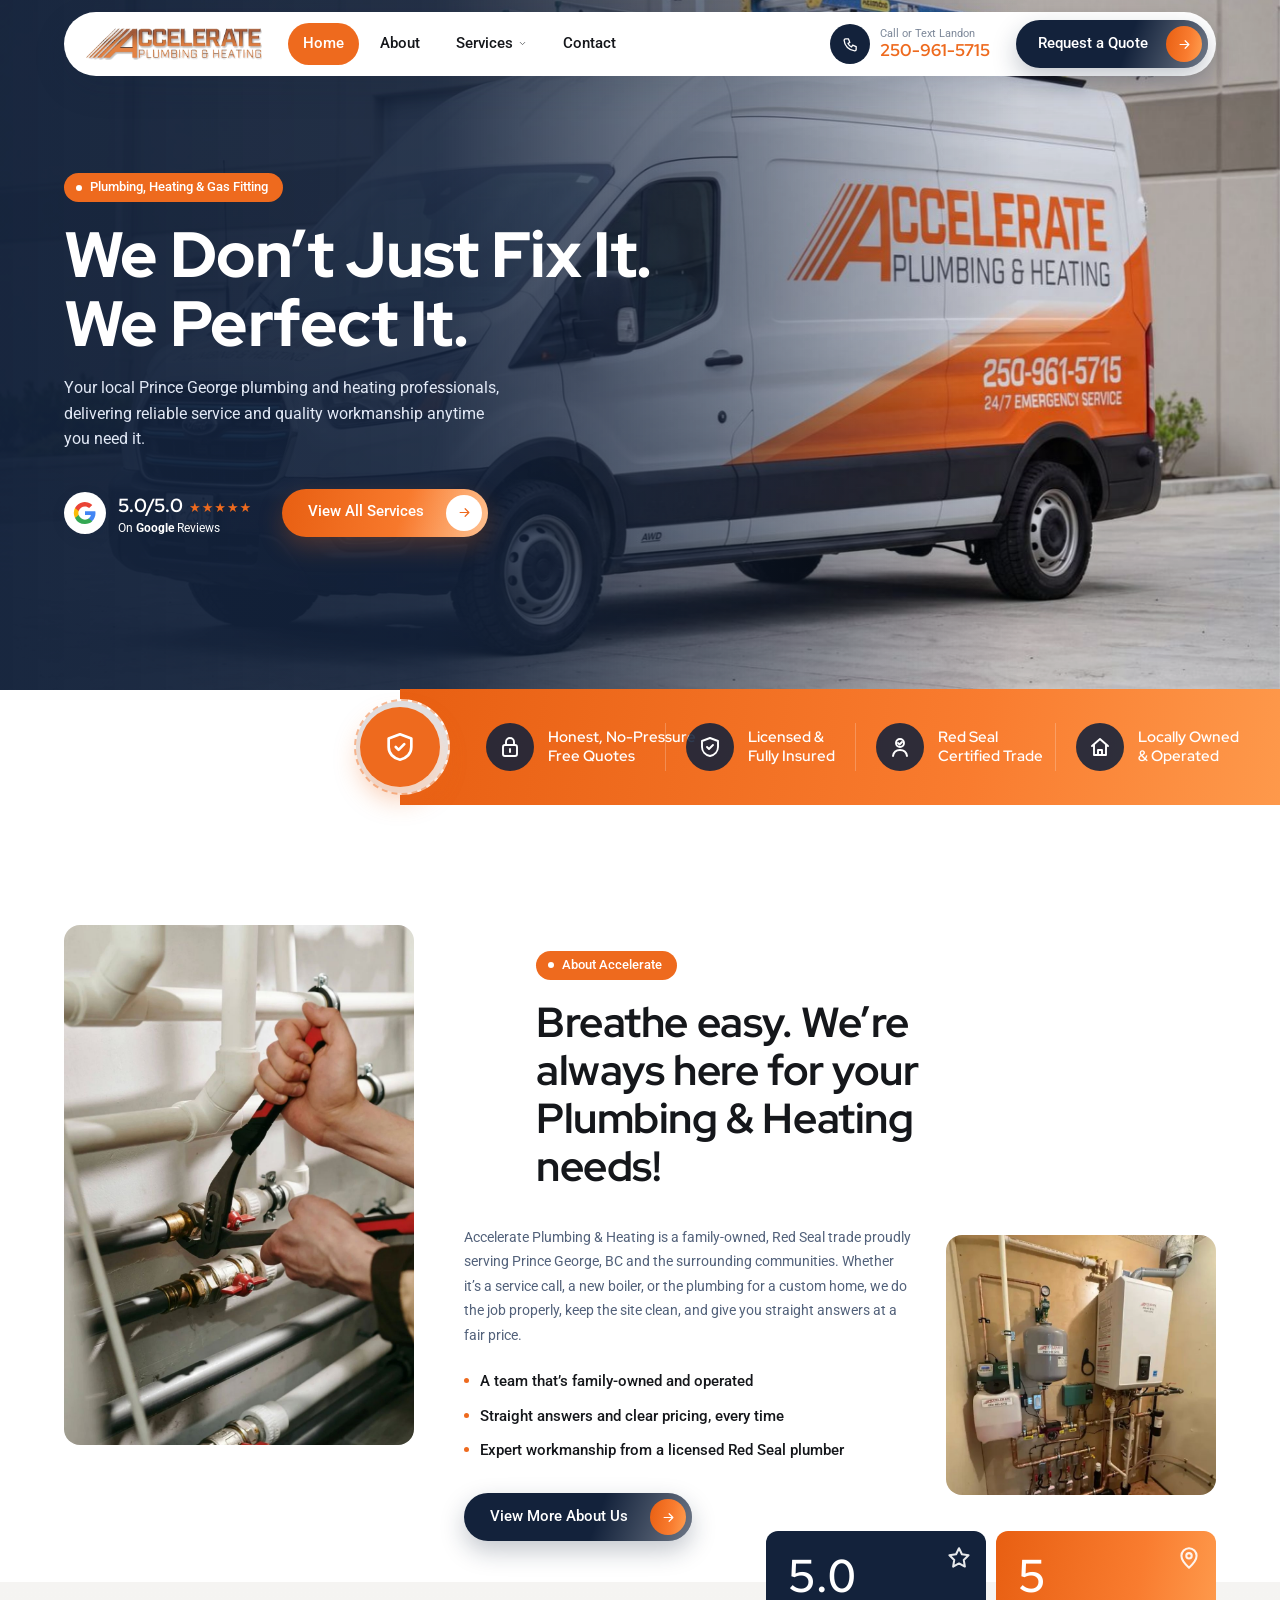
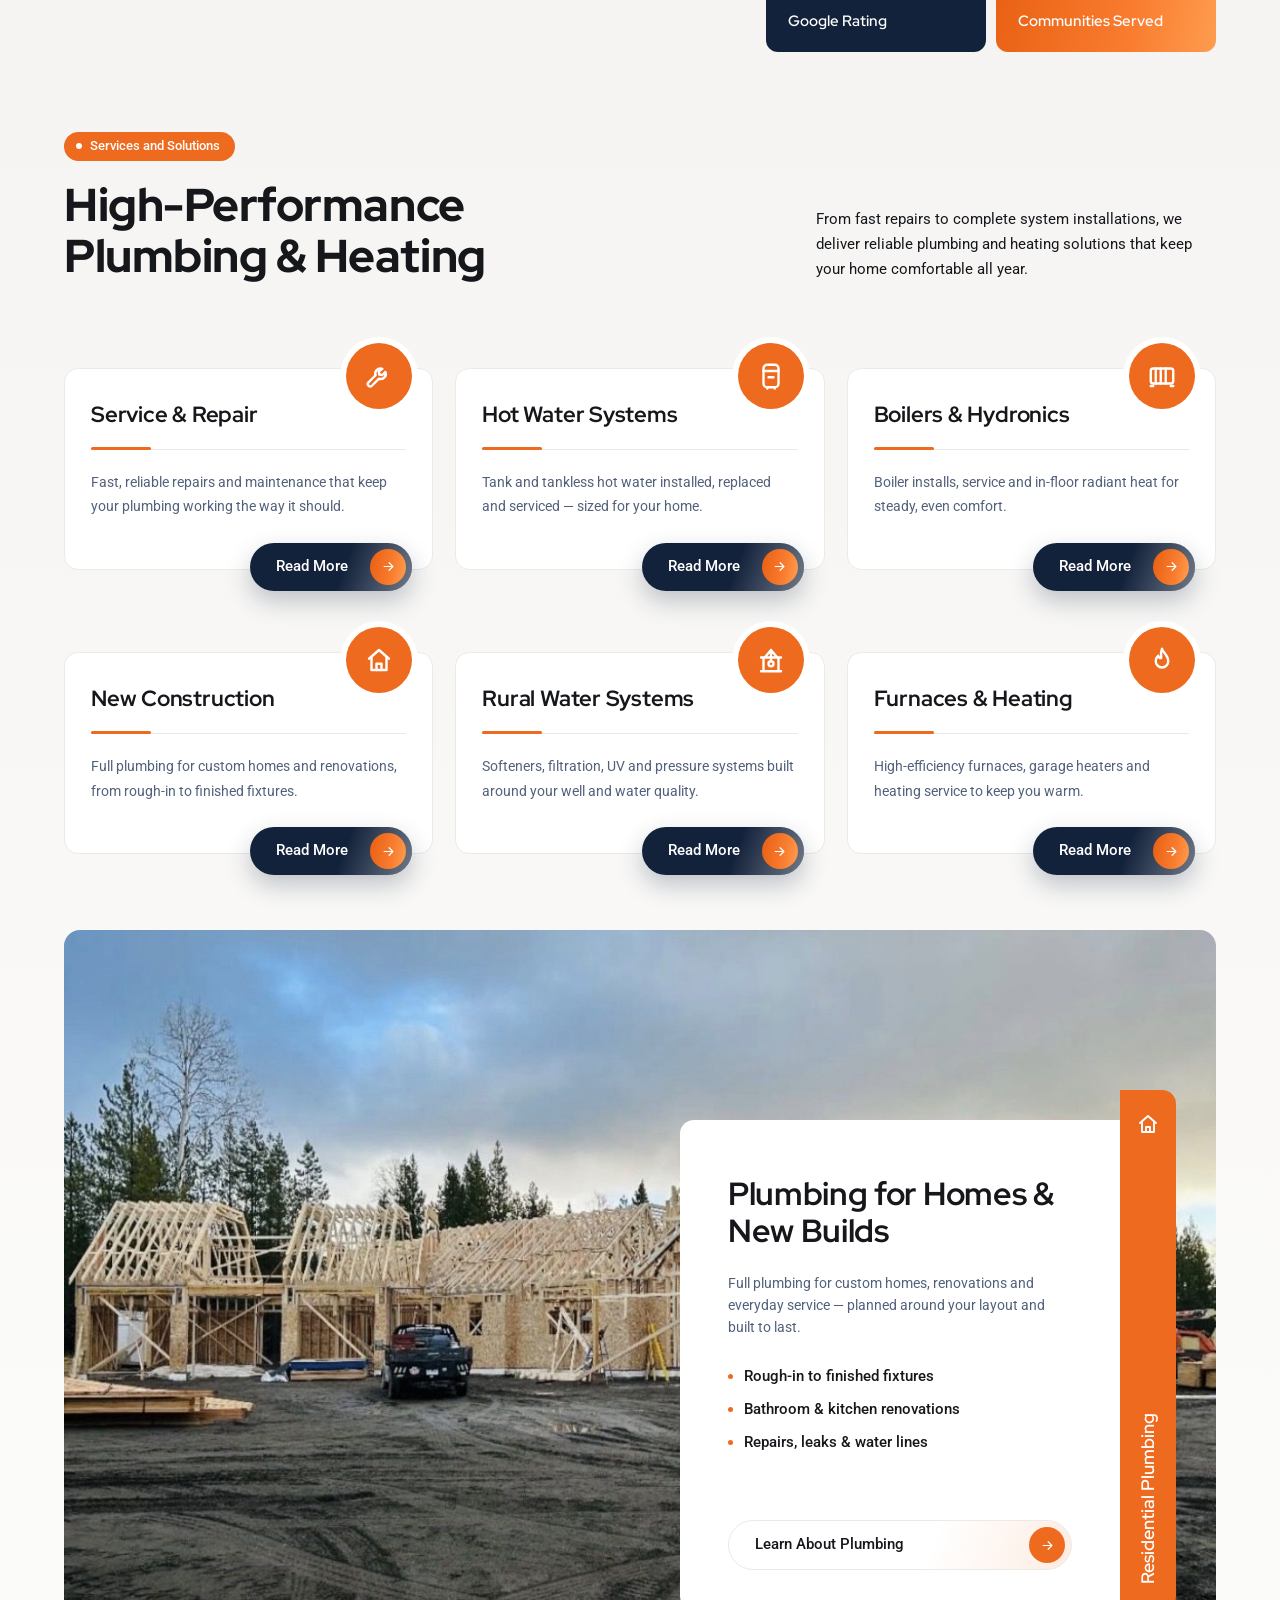
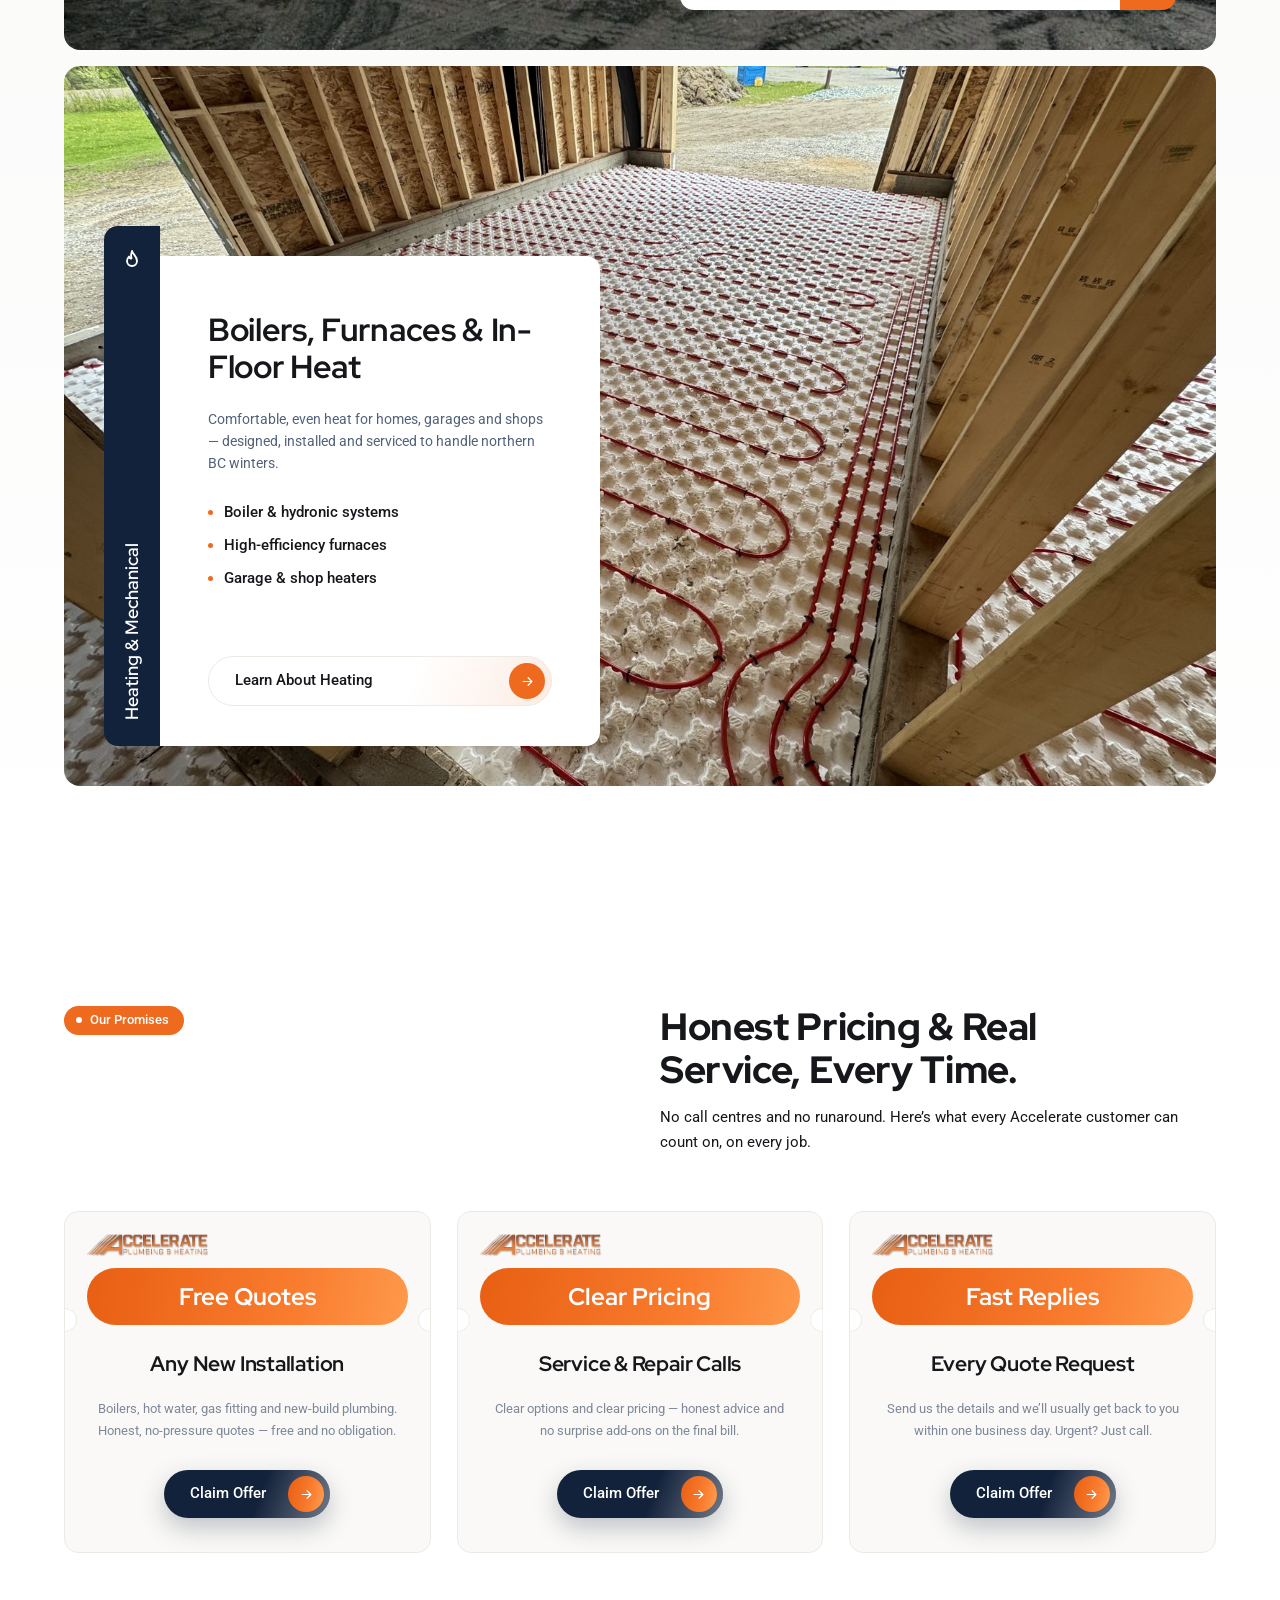
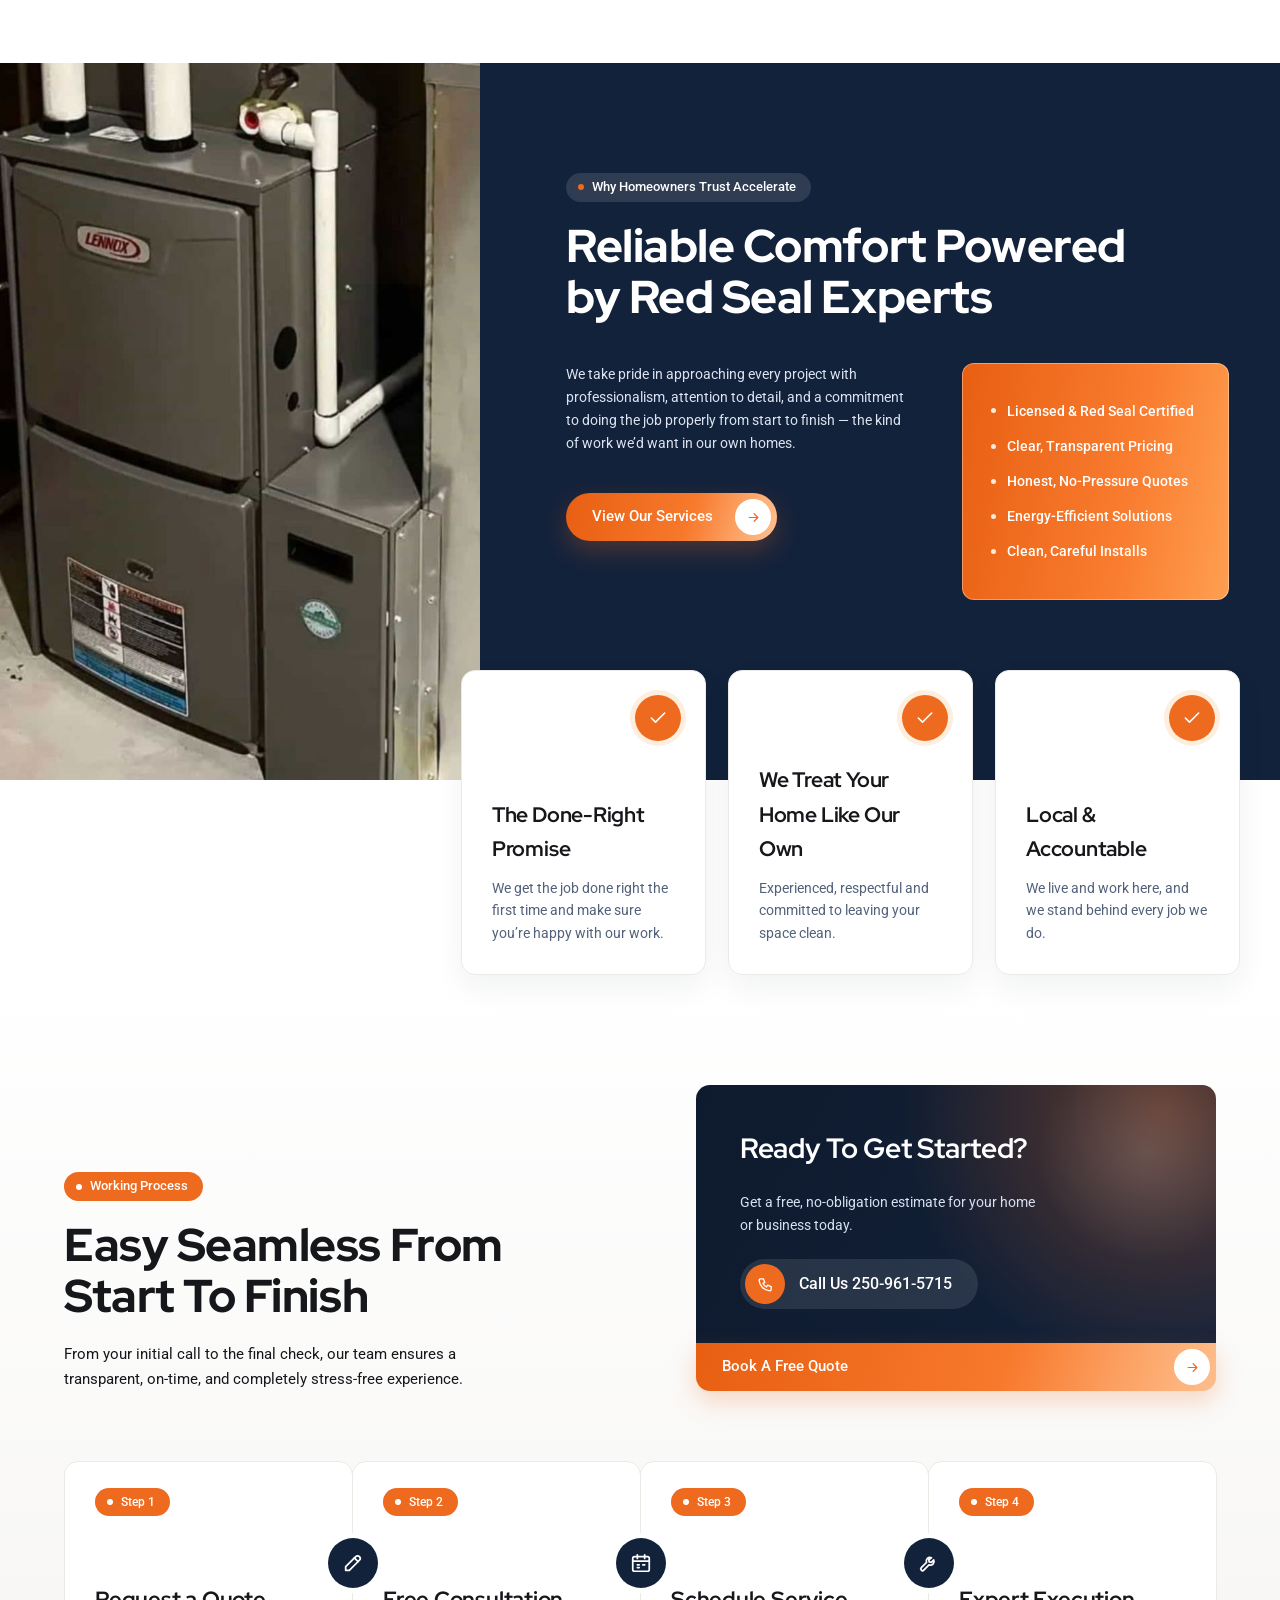
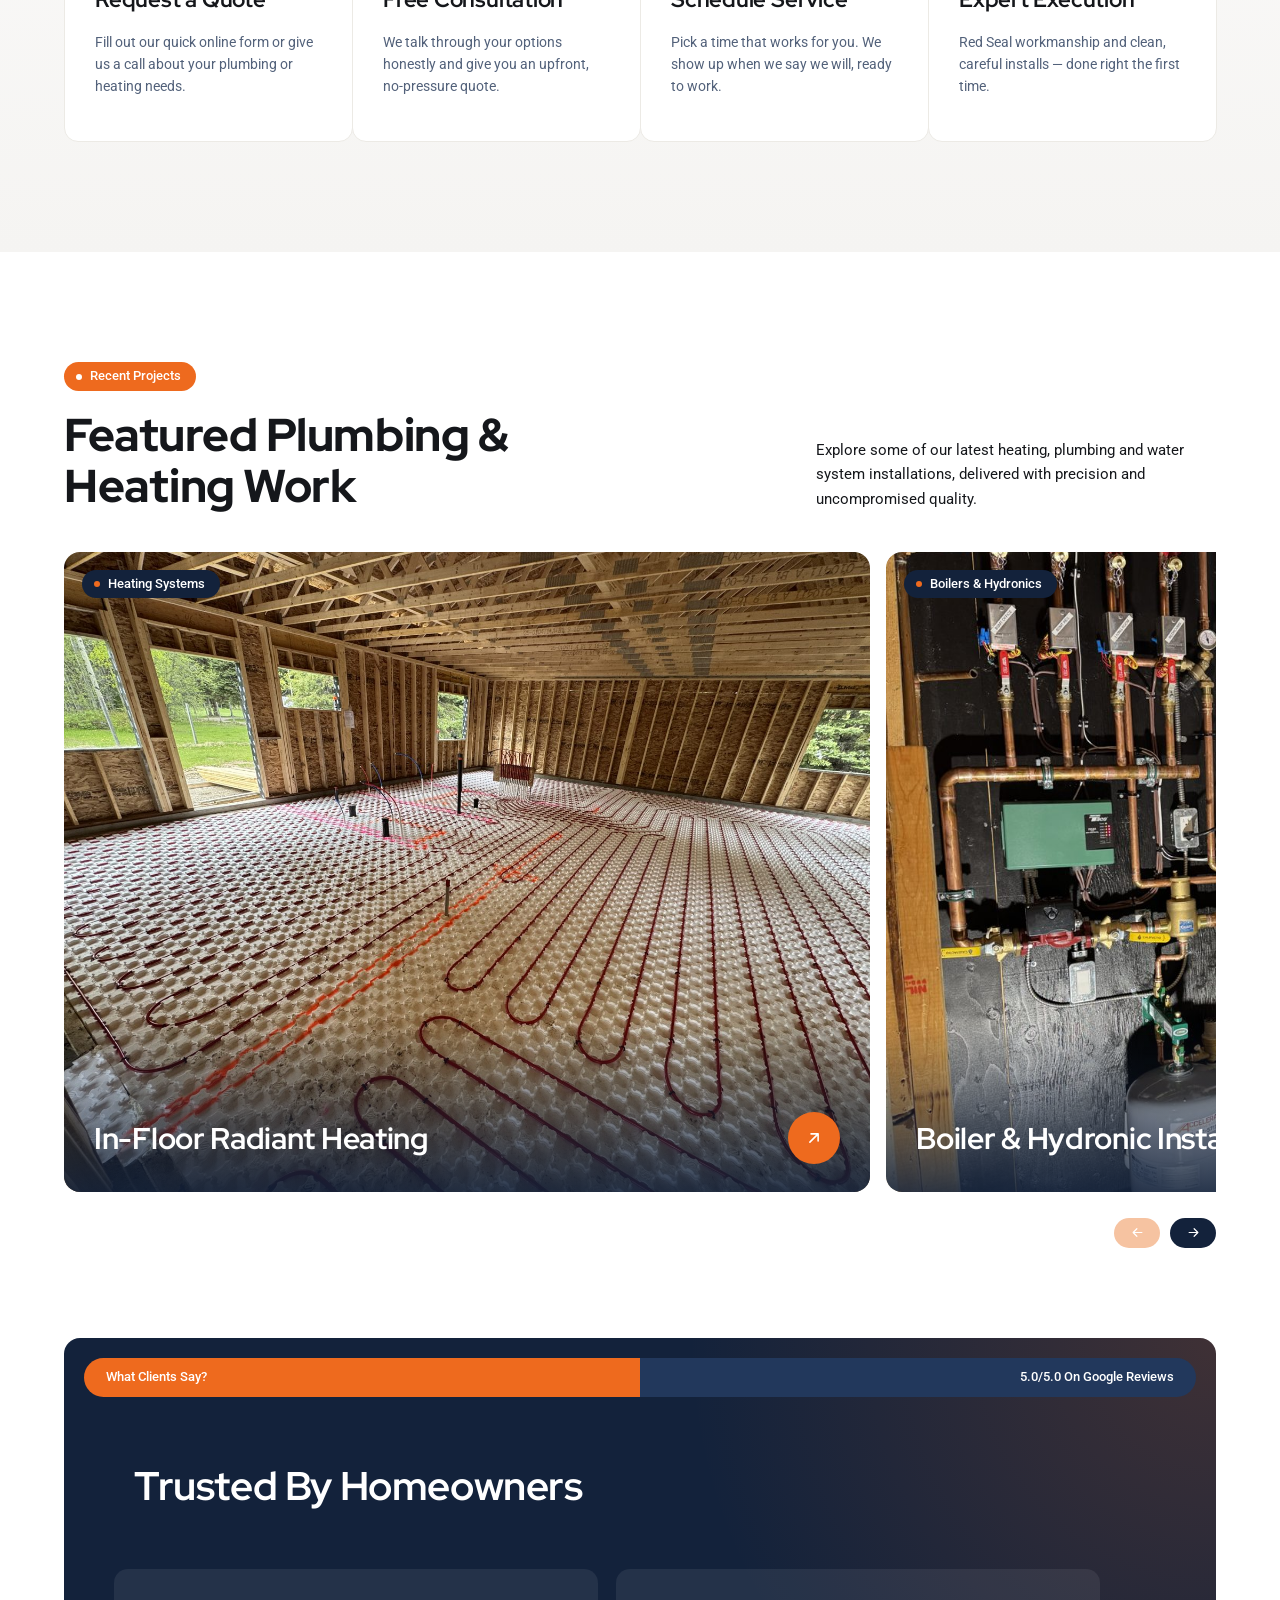
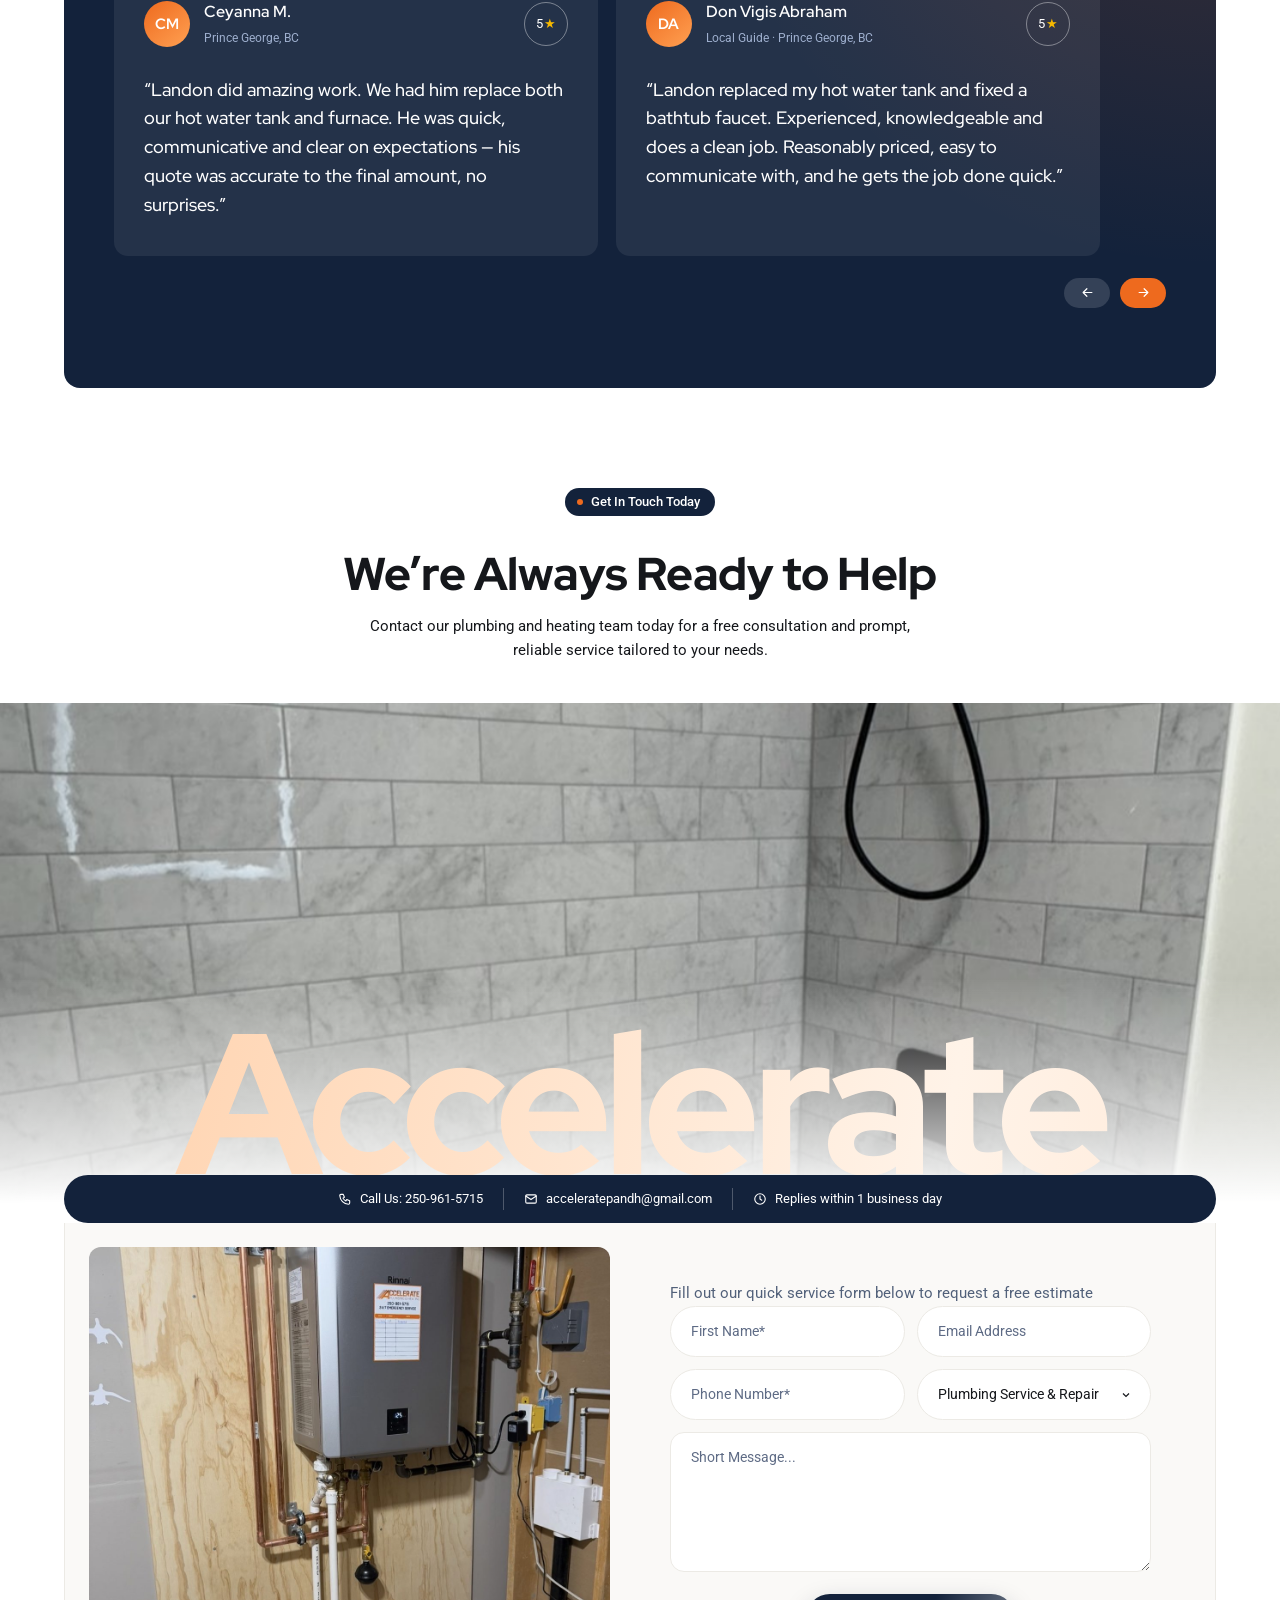
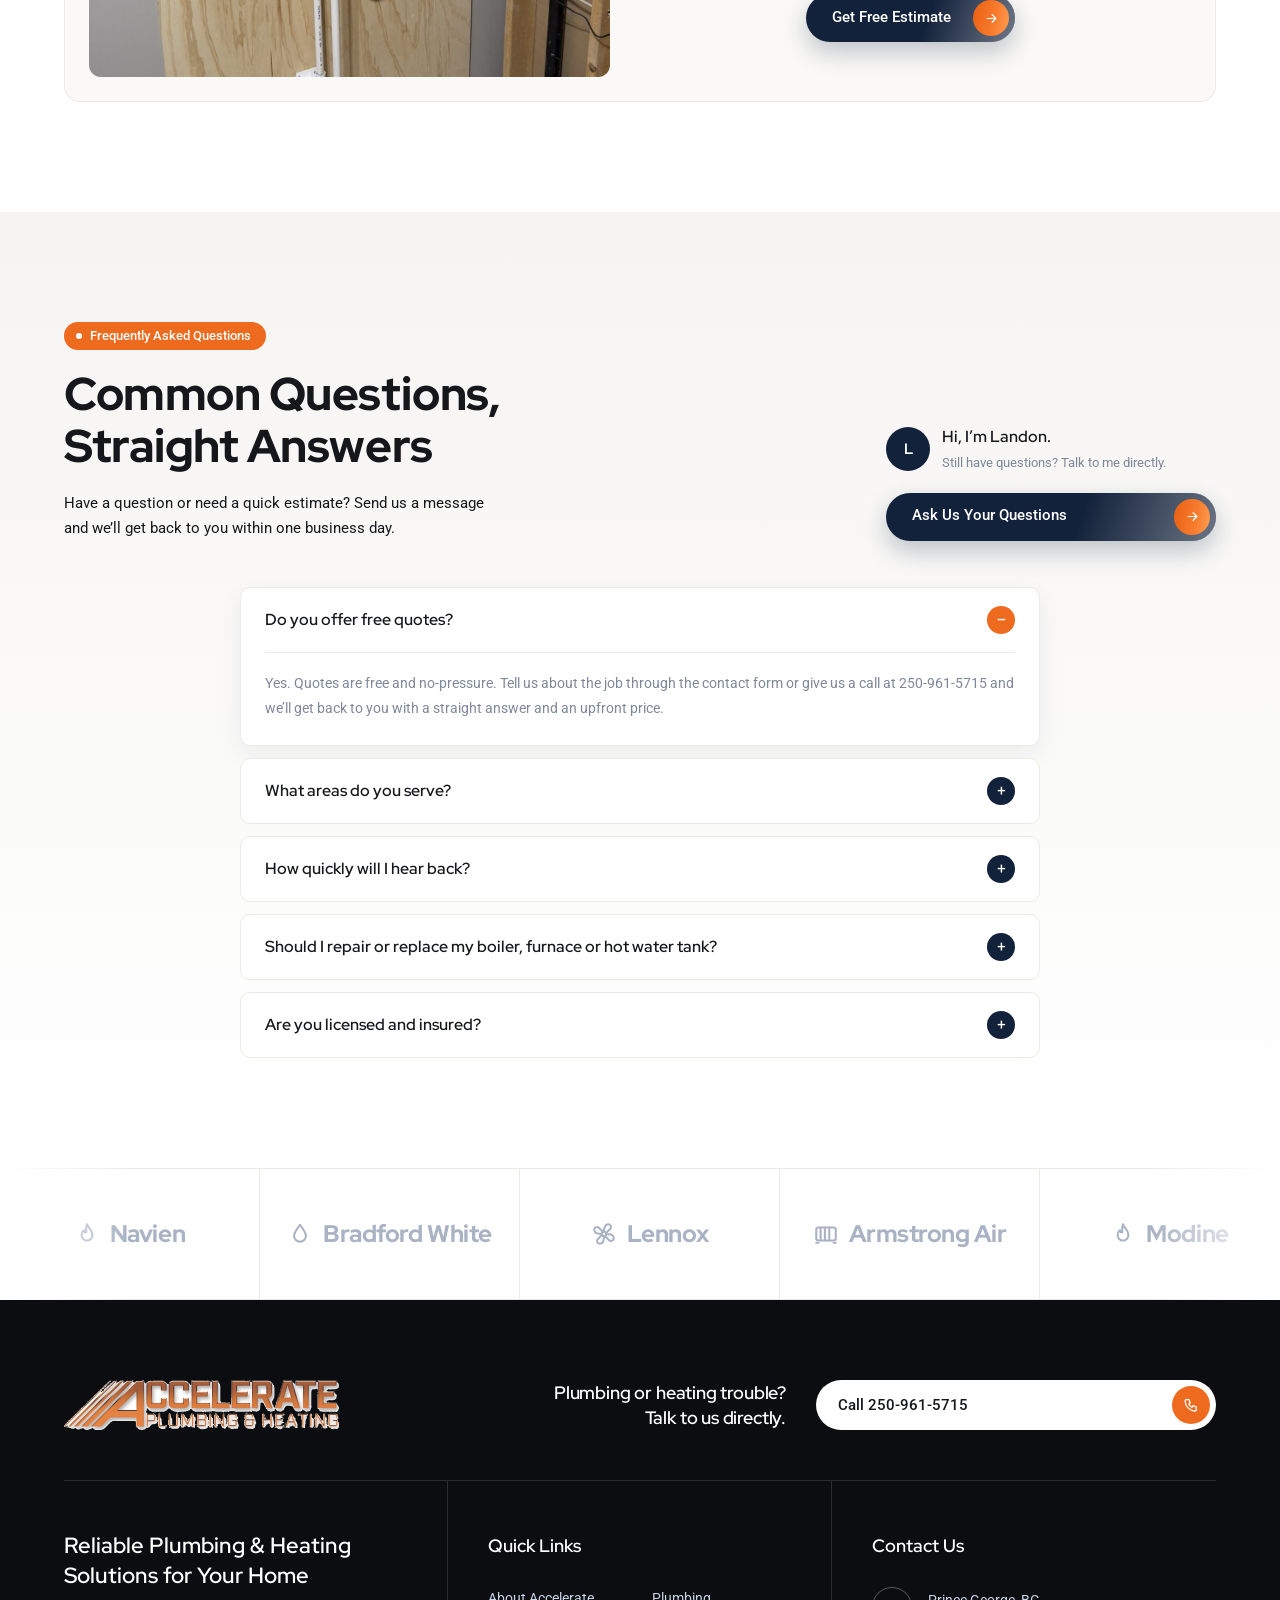
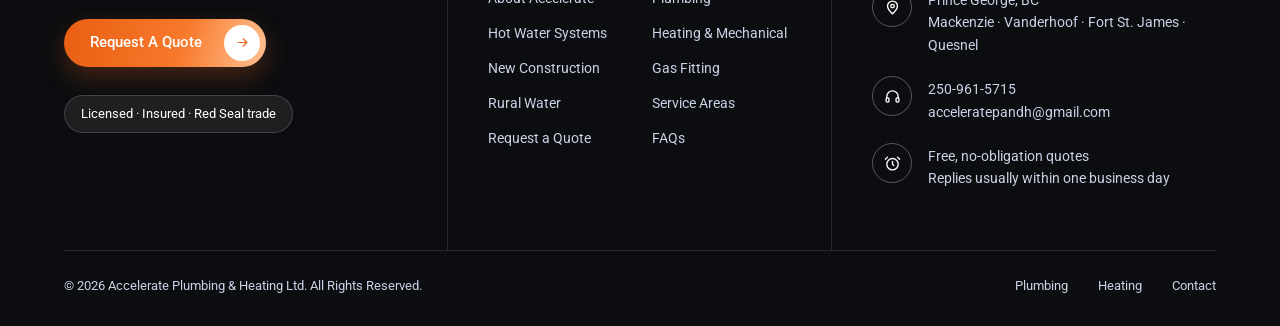
==== commit 591daf20: "Add files via upload" ====
--- a/index.html
+++ b/index.html
@@ -16,7 +16,7 @@
     <a href="index.html" class="logo"><img src="logo.png" alt="Accelerate Plumbing &amp; Heating"></a>
     <nav class="nav" aria-label="Main"><a href="index.html" class="is-active">Home</a><a href="about.html">About</a><div class="dd"><button type="button" class="" aria-haspopup="true">Services <svg class="caret" viewBox="0 0 24 24" fill="none" stroke="currentColor" stroke-width="1.9" stroke-linecap="round" stroke-linejoin="round" aria-hidden="true"><path d="m6 9 6 6 6-6"/></svg></button><div class="dd__menu"><a href="plumbing.html">Plumbing</a><a href="heating.html">Heating &amp; Mechanical</a></div></div><a href="contact.html">Contact</a></nav>
     <a href="tel:+12509615715" class="pill__call"><span class="icon-circle icon-circle--blue"><svg viewBox="0 0 24 24" fill="none" stroke="currentColor" stroke-width="1.9" stroke-linecap="round" stroke-linejoin="round" aria-hidden="true"><path d="M5 4h4l2 5-2.5 1.5a11 11 0 0 0 5 5L15 13l5 2v4a2 2 0 0 1-2 2A16 16 0 0 1 3 6a2 2 0 0 1 2-2"/></svg></span>
-      <span><small>Call 24/7 Support</small><b>250-961-5715</b></span></a>
+      <span><small>Call or Text Landon</small><b>250-961-5715</b></span></a>
     <a href="contact.html" class="btn btn--blue ">Request a Quote<i><svg viewBox="0 0 24 24" fill="none" stroke="currentColor" stroke-width="1.9" stroke-linecap="round" stroke-linejoin="round" aria-hidden="true"><path d="M5 12h14M13 6l6 6-6 6"/></svg></i></a>
     <button class="burger" type="button" aria-label="Open menu" data-open><svg viewBox="0 0 24 24" fill="none" stroke="currentColor" stroke-width="1.9" stroke-linecap="round" stroke-linejoin="round" aria-hidden="true"><path d="M4 7h16M4 12h16M4 17h10"/></svg></button>
   </div></div>
@@ -29,17 +29,17 @@
     <span class="tag">Plumbing, Heating &amp; Gas Fitting</span>
     <h1>We Don&rsquo;t Just Fix It. We Perfect It.</h1>
     <p>Your local Prince George plumbing and heating professionals, delivering reliable service and quality workmanship anytime you need it.</p>
-    <div class="hero__cta"><div class="google google--light"><span class="g"><svg viewBox="0 0 24 24" aria-hidden="true"><path fill="#4285F4" d="M22.5 12.2c0-.7-.1-1.4-.2-2H12v3.8h5.9a5 5 0 0 1-2.2 3.3v2.7h3.5c2-1.9 3.3-4.7 3.3-7.8z"/><path fill="#34A853" d="M12 23c3 0 5.5-1 7.3-2.7l-3.5-2.7c-1 .7-2.3 1.1-3.8 1.1-2.9 0-5.4-2-6.3-4.6H2v2.8A11 11 0 0 0 12 23z"/><path fill="#FBBC05" d="M5.7 14.1a6.6 6.6 0 0 1 0-4.2V7.1H2a11 11 0 0 0 0 9.8z"/><path fill="#EA4335" d="M12 5.4c1.6 0 3 .6 4.2 1.7l3.1-3.1A11 11 0 0 0 2 7.1l3.7 2.8C6.6 7.3 9.1 5.4 12 5.4z"/></svg></span><div><strong>4.9/5.0</strong><span class="stars">★★★★★</span><small>On <b>Google</b> Reviews</small></div></div><a href="plumbing.html" class="btn btn--red ">View All Services<i><svg viewBox="0 0 24 24" fill="none" stroke="currentColor" stroke-width="1.9" stroke-linecap="round" stroke-linejoin="round" aria-hidden="true"><path d="M5 12h14M13 6l6 6-6 6"/></svg></i></a></div>
+    <div class="hero__cta"><div class="google google--light"><span class="g"><svg viewBox="0 0 24 24" aria-hidden="true"><path fill="#4285F4" d="M22.5 12.2c0-.7-.1-1.4-.2-2H12v3.8h5.9a5 5 0 0 1-2.2 3.3v2.7h3.5c2-1.9 3.3-4.7 3.3-7.8z"/><path fill="#34A853" d="M12 23c3 0 5.5-1 7.3-2.7l-3.5-2.7c-1 .7-2.3 1.1-3.8 1.1-2.9 0-5.4-2-6.3-4.6H2v2.8A11 11 0 0 0 12 23z"/><path fill="#FBBC05" d="M5.7 14.1a6.6 6.6 0 0 1 0-4.2V7.1H2a11 11 0 0 0 0 9.8z"/><path fill="#EA4335" d="M12 5.4c1.6 0 3 .6 4.2 1.7l3.1-3.1A11 11 0 0 0 2 7.1l3.7 2.8C6.6 7.3 9.1 5.4 12 5.4z"/></svg></span><div><strong>5.0/5.0</strong><span class="stars">★★★★★</span><small>On <b>Google</b> Reviews</small></div></div><a href="plumbing.html" class="btn btn--red ">View All Services<i><svg viewBox="0 0 24 24" fill="none" stroke="currentColor" stroke-width="1.9" stroke-linecap="round" stroke-linejoin="round" aria-hidden="true"><path d="M5 12h14M13 6l6 6-6 6"/></svg></i></a></div>
   </div>
 </section>
 
 <!-- FEATURE BAND -->
 <div class="band"><div class="band__strip">
   <span class="band__badge"><svg viewBox="0 0 24 24" fill="none" stroke="currentColor" stroke-width="1.9" stroke-linecap="round" stroke-linejoin="round" aria-hidden="true"><path d="M12 3 4 6v6c0 4.5 3.3 8 8 9 4.7-1 8-4.5 8-9V6Z"/><path d="m9 12 2 2 4-4"/></svg></span>
-  <div class="feat"><span class="icon-circle"><svg viewBox="0 0 24 24" fill="none" stroke="currentColor" stroke-width="1.9" stroke-linecap="round" stroke-linejoin="round" aria-hidden="true"><rect x="5" y="10" width="14" height="11" rx="2"/><path d="M8 10V7a4 4 0 0 1 8 0v3"/><path d="M12 14v3"/></svg></span><span>Flat-Rate,<br>Upfront Pricing</span></div>
-  <div class="feat"><span class="icon-circle"><svg viewBox="0 0 24 24" fill="none" stroke="currentColor" stroke-width="1.9" stroke-linecap="round" stroke-linejoin="round" aria-hidden="true"><path d="M20 12a8 8 0 1 1-2.3-5.7"/><path d="M20 4v3h-3"/><path d="M8 10.5a1.5 1.5 0 0 1 3 0c0 1.5-3 2-3 3.5h3M13.5 9v3h2.5M15 9v5"/></svg></span><span>24/7 Emergency<br>Repair Services</span></div>
-  <div class="feat"><span class="icon-circle"><svg viewBox="0 0 24 24" fill="none" stroke="currentColor" stroke-width="1.9" stroke-linecap="round" stroke-linejoin="round" aria-hidden="true"><circle cx="12" cy="8" r="4"/><path d="M5 21c.6-3.8 3.4-6 7-6s6.4 2.2 7 6"/><path d="m10 8 1.5 1.5L14 7"/></svg></span><span>Licensed &amp;<br>Red Seal Trade</span></div>
-  <div class="feat"><span class="icon-circle"><svg viewBox="0 0 24 24" fill="none" stroke="currentColor" stroke-width="1.9" stroke-linecap="round" stroke-linejoin="round" aria-hidden="true"><path d="M12 3 4 6v6c0 4.5 3.3 8 8 9 4.7-1 8-4.5 8-9V6Z"/><path d="m9 12 2 2 4-4"/></svg></span><span>100% Satisfaction<br>Focused</span></div>
+  <div class="feat"><span class="icon-circle"><svg viewBox="0 0 24 24" fill="none" stroke="currentColor" stroke-width="1.9" stroke-linecap="round" stroke-linejoin="round" aria-hidden="true"><rect x="5" y="10" width="14" height="11" rx="2"/><path d="M8 10V7a4 4 0 0 1 8 0v3"/><path d="M12 14v3"/></svg></span><span>Honest, No-Pressure<br>Free Quotes</span></div>
+  <div class="feat"><span class="icon-circle"><svg viewBox="0 0 24 24" fill="none" stroke="currentColor" stroke-width="1.9" stroke-linecap="round" stroke-linejoin="round" aria-hidden="true"><path d="M12 3 4 6v6c0 4.5 3.3 8 8 9 4.7-1 8-4.5 8-9V6Z"/><path d="m9 12 2 2 4-4"/></svg></span><span>Licensed &amp;<br>Fully Insured</span></div>
+  <div class="feat"><span class="icon-circle"><svg viewBox="0 0 24 24" fill="none" stroke="currentColor" stroke-width="1.9" stroke-linecap="round" stroke-linejoin="round" aria-hidden="true"><circle cx="12" cy="8" r="4"/><path d="M5 21c.6-3.8 3.4-6 7-6s6.4 2.2 7 6"/><path d="m10 8 1.5 1.5L14 7"/></svg></span><span>Red Seal<br>Certified Trade</span></div>
+  <div class="feat"><span class="icon-circle"><svg viewBox="0 0 24 24" fill="none" stroke="currentColor" stroke-width="1.9" stroke-linecap="round" stroke-linejoin="round" aria-hidden="true"><path d="M4 11 12 4l8 7"/><path d="M6 10v10h12V10"/><path d="M10 20v-5h4v5"/></svg></span><span>Locally Owned<br>&amp; Operated</span></div>
 </div></div>
 
 <!-- ABOUT -->
@@ -50,14 +50,14 @@
       <div class="about__body">
         <div class="head"><span class="tag">About Accelerate</span><h2>Breathe easy. We&rsquo;re always here for your Plumbing &amp; Heating needs!</h2></div>
         <div class="txt"><p>Accelerate Plumbing &amp; Heating is a family-owned, Red Seal trade proudly serving Prince George, BC and the surrounding communities. Whether it&rsquo;s a service call, a new boiler, or the plumbing for a custom home, we do the job properly, keep the site clean, and give you straight answers at a fair price.</p>
-          <ul class="dots"><li>A team that&rsquo;s family-owned and operated</li><li>Straight answers and clear, upfront pricing</li><li>Expert workmanship from a licensed Red Seal plumber</li></ul>
+          <ul class="dots"><li>A team that&rsquo;s family-owned and operated</li><li>Straight answers and clear pricing, every time</li><li>Expert workmanship from a licensed Red Seal plumber</li></ul>
           <a href="about.html" class="btn btn--blue ">View More About Us<i><svg viewBox="0 0 24 24" fill="none" stroke="currentColor" stroke-width="1.9" stroke-linecap="round" stroke-linejoin="round" aria-hidden="true"><path d="M5 12h14M13 6l6 6-6 6"/></svg></i></a></div>
         <div class="about__side"><img src="boiler-replacement.jpg" alt="Boiler replacement installed by Accelerate" loading="lazy"></div>
       </div>
     </div>
     <div class="stats-boxes">
-      <div class="stat-box stat-box--blue"><svg viewBox="0 0 24 24" fill="none" stroke="currentColor" stroke-width="1.9" stroke-linecap="round" stroke-linejoin="round" aria-hidden="true"><path d="M20 6 9 17l-5-5"/></svg><b>688+</b><span>Jobs Completed</span></div>
-      <div class="stat-box stat-box--red"><svg viewBox="0 0 24 24" fill="none" stroke="currentColor" stroke-width="1.9" stroke-linecap="round" stroke-linejoin="round" aria-hidden="true"><path d="m12 3 2.7 5.6 6.1.9-4.4 4.3 1 6.1-5.4-2.9-5.4 2.9 1-6.1-4.4-4.3 6.1-.9Z"/></svg><b>15+</b><span>Years of Experience</span></div>
+      <div class="stat-box stat-box--blue"><svg viewBox="0 0 24 24" fill="none" stroke="currentColor" stroke-width="1.9" stroke-linecap="round" stroke-linejoin="round" aria-hidden="true"><path d="m12 3 2.7 5.6 6.1.9-4.4 4.3 1 6.1-5.4-2.9-5.4 2.9 1-6.1-4.4-4.3 6.1-.9Z"/></svg><b data-count="5.0" data-dec="1">5.0</b><span>Google Rating</span></div>
+      <div class="stat-box stat-box--red"><svg viewBox="0 0 24 24" fill="none" stroke="currentColor" stroke-width="1.9" stroke-linecap="round" stroke-linejoin="round" aria-hidden="true"><path d="M12 21c5-4.5 7-8 7-11a7 7 0 1 0-14 0c0 3 2 6.5 7 11Z"/><circle cx="12" cy="10" r="2.5"/></svg><b data-count="5">5</b><span>Communities Served</span></div>
     </div>
   </div>
 </section>
@@ -66,7 +66,7 @@
 <section class="section section--soft" style="margin-top:-70px;padding-top:150px">
   <div class="container">
     <div class="sec-head"><div><span class="tag">Services and Solutions</span><h2 class="sec-title">High-Performance<br>Plumbing &amp; Heating</h2></div>
-      <p>From rapid emergency repairs to complete system installations, we deliver reliable plumbing and heating solutions that keep your home comfortable all year.</p></div>
+      <p>From fast repairs to complete system installations, we deliver reliable plumbing and heating solutions that keep your home comfortable all year.</p></div>
     <div class="svc-grid"><article class="svc-card"><span class="icon-circle"><svg viewBox="0 0 24 24" fill="none" stroke="currentColor" stroke-width="1.9" stroke-linecap="round" stroke-linejoin="round" aria-hidden="true"><path d="M14.7 6.3a4 4 0 0 0-5.4 5.1L3.6 17.1a1.9 1.9 0 0 0 2.7 2.7l5.7-5.7a4 4 0 0 0 5.1-5.4l-2.5 2.5-2.4-.4-.4-2.4Z"/></svg></span><h3>Service &amp; Repair</h3><p>Fast, reliable repairs and maintenance that keep your plumbing working the way it should.</p><a href="plumbing.html#service" class="btn btn--blue ">Read More<i><svg viewBox="0 0 24 24" fill="none" stroke="currentColor" stroke-width="1.9" stroke-linecap="round" stroke-linejoin="round" aria-hidden="true"><path d="M5 12h14M13 6l6 6-6 6"/></svg></i></a></article><article class="svc-card"><span class="icon-circle"><svg viewBox="0 0 24 24" fill="none" stroke="currentColor" stroke-width="1.9" stroke-linecap="round" stroke-linejoin="round" aria-hidden="true"><rect x="6" y="3" width="12" height="18" rx="3"/><path d="M6 8h12M10 13h4M9 21v1M15 21v1"/></svg></span><h3>Hot Water Systems</h3><p>Tank and tankless hot water installed, replaced and serviced &mdash; sized for your home.</p><a href="plumbing.html#hot-water" class="btn btn--blue ">Read More<i><svg viewBox="0 0 24 24" fill="none" stroke="currentColor" stroke-width="1.9" stroke-linecap="round" stroke-linejoin="round" aria-hidden="true"><path d="M5 12h14M13 6l6 6-6 6"/></svg></i></a></article><article class="svc-card"><span class="icon-circle"><svg viewBox="0 0 24 24" fill="none" stroke="currentColor" stroke-width="1.9" stroke-linecap="round" stroke-linejoin="round" aria-hidden="true"><rect x="3" y="6" width="18" height="12" rx="2"/><path d="M7 6v12M11 6v12M15 6v12M3 20h2M19 20h2"/></svg></span><h3>Boilers &amp; Hydronics</h3><p>Boiler installs, service and in-floor radiant heat for steady, even comfort.</p><a href="heating.html#boilers" class="btn btn--blue ">Read More<i><svg viewBox="0 0 24 24" fill="none" stroke="currentColor" stroke-width="1.9" stroke-linecap="round" stroke-linejoin="round" aria-hidden="true"><path d="M5 12h14M13 6l6 6-6 6"/></svg></i></a></article><article class="svc-card"><span class="icon-circle"><svg viewBox="0 0 24 24" fill="none" stroke="currentColor" stroke-width="1.9" stroke-linecap="round" stroke-linejoin="round" aria-hidden="true"><path d="M4 11 12 4l8 7"/><path d="M6 10v10h12V10"/><path d="M10 20v-5h4v5"/></svg></span><h3>New Construction</h3><p>Full plumbing for custom homes and renovations, from rough-in to finished fixtures.</p><a href="plumbing.html#new-construction" class="btn btn--blue ">Read More<i><svg viewBox="0 0 24 24" fill="none" stroke="currentColor" stroke-width="1.9" stroke-linecap="round" stroke-linejoin="round" aria-hidden="true"><path d="M5 12h14M13 6l6 6-6 6"/></svg></i></a></article><article class="svc-card"><span class="icon-circle"><svg viewBox="0 0 24 24" fill="none" stroke="currentColor" stroke-width="1.9" stroke-linecap="round" stroke-linejoin="round" aria-hidden="true"><path d="M4 10h16M6 10v11M18 10v11M4 21h16M7 10l5-6 5 6M12 4v9"/><circle cx="12" cy="15" r="2"/></svg></span><h3>Rural Water Systems</h3><p>Softeners, filtration, UV and pressure systems built around your well and water quality.</p><a href="plumbing.html#rural-water" class="btn btn--blue ">Read More<i><svg viewBox="0 0 24 24" fill="none" stroke="currentColor" stroke-width="1.9" stroke-linecap="round" stroke-linejoin="round" aria-hidden="true"><path d="M5 12h14M13 6l6 6-6 6"/></svg></i></a></article><article class="svc-card"><span class="icon-circle"><svg viewBox="0 0 24 24" fill="none" stroke="currentColor" stroke-width="1.9" stroke-linecap="round" stroke-linejoin="round" aria-hidden="true"><path d="M12 3c.8 3.4 5 5 5 10a5 5 0 0 1-10 0c0-2 .8-3.3 2-4.4.4 1.6 1.4 2.2 2.4 1.7-.6-2.6-.3-5 .6-7.3Z"/></svg></span><h3>Furnaces &amp; Heating</h3><p>High-efficiency furnaces, garage heaters and heating service to keep you warm.</p><a href="heating.html#furnaces" class="btn btn--blue ">Read More<i><svg viewBox="0 0 24 24" fill="none" stroke="currentColor" stroke-width="1.9" stroke-linecap="round" stroke-linejoin="round" aria-hidden="true"><path d="M5 12h14M13 6l6 6-6 6"/></svg></i></a></article></div>
     <div class="panels">
       <div class="panel">
@@ -95,7 +95,7 @@
     <div class="offers__head"><div><span class="tag">Our Promises</span></div>
       <div><h2 class="sec-title sec-title--sm">Honest Pricing &amp; Real<br>Service, Every Time.</h2>
       <p>No call centres and no runaround. Here&rsquo;s what every Accelerate customer can count on, on every job.</p></div></div>
-    <div class="offer-grid"><div class="offer"><span class="offer__logo"><img src="logo.png" alt="Accelerate"></span><span class="offer__amt">Free Quotes</span><h3>Any New Installation</h3><p>Boilers, furnaces, hot water and new-build plumbing. Upfront, written pricing with no pressure and no obligation.</p><a href="contact.html" class="btn btn--blue ">Claim Offer<i><svg viewBox="0 0 24 24" fill="none" stroke="currentColor" stroke-width="1.9" stroke-linecap="round" stroke-linejoin="round" aria-hidden="true"><path d="M5 12h14M13 6l6 6-6 6"/></svg></i></a></div><div class="offer"><span class="offer__logo"><img src="logo.png" alt="Accelerate"></span><span class="offer__amt">Upfront Pricing</span><h3>Service &amp; Repair Calls</h3><p>You&rsquo;ll know the price before we start. Clear options, honest advice and no surprise add-ons on the final bill.</p><a href="contact.html" class="btn btn--blue ">Claim Offer<i><svg viewBox="0 0 24 24" fill="none" stroke="currentColor" stroke-width="1.9" stroke-linecap="round" stroke-linejoin="round" aria-hidden="true"><path d="M5 12h14M13 6l6 6-6 6"/></svg></i></a></div><div class="offer"><span class="offer__logo"><img src="logo.png" alt="Accelerate"></span><span class="offer__amt">24/7 Service</span><h3>Plumbing &amp; Heating Emergencies</h3><p>No heat or a burst pipe? Call us directly any time and we&rsquo;ll get to you as fast as we can.</p><a href="contact.html" class="btn btn--blue ">Claim Offer<i><svg viewBox="0 0 24 24" fill="none" stroke="currentColor" stroke-width="1.9" stroke-linecap="round" stroke-linejoin="round" aria-hidden="true"><path d="M5 12h14M13 6l6 6-6 6"/></svg></i></a></div></div>
+    <div class="offer-grid"><div class="offer"><span class="offer__logo"><img src="logo.png" alt="Accelerate"></span><span class="offer__amt">Free Quotes</span><h3>Any New Installation</h3><p>Boilers, hot water, gas fitting and new-build plumbing. Honest, no-pressure quotes &mdash; free and no obligation.</p><a href="contact.html" class="btn btn--blue ">Claim Offer<i><svg viewBox="0 0 24 24" fill="none" stroke="currentColor" stroke-width="1.9" stroke-linecap="round" stroke-linejoin="round" aria-hidden="true"><path d="M5 12h14M13 6l6 6-6 6"/></svg></i></a></div><div class="offer"><span class="offer__logo"><img src="logo.png" alt="Accelerate"></span><span class="offer__amt">Clear Pricing</span><h3>Service &amp; Repair Calls</h3><p>Clear options and clear pricing &mdash; honest advice and no surprise add-ons on the final bill.</p><a href="contact.html" class="btn btn--blue ">Claim Offer<i><svg viewBox="0 0 24 24" fill="none" stroke="currentColor" stroke-width="1.9" stroke-linecap="round" stroke-linejoin="round" aria-hidden="true"><path d="M5 12h14M13 6l6 6-6 6"/></svg></i></a></div><div class="offer"><span class="offer__logo"><img src="logo.png" alt="Accelerate"></span><span class="offer__amt">Fast Replies</span><h3>Every Quote Request</h3><p>Send us the details and we&rsquo;ll usually get back to you within one business day. Urgent? Just call.</p><a href="contact.html" class="btn btn--blue ">Claim Offer<i><svg viewBox="0 0 24 24" fill="none" stroke="currentColor" stroke-width="1.9" stroke-linecap="round" stroke-linejoin="round" aria-hidden="true"><path d="M5 12h14M13 6l6 6-6 6"/></svg></i></a></div></div>
   </div>
 </section>
 
@@ -108,7 +108,7 @@
     <div class="trust__cols">
       <div><p>We take pride in approaching every project with professionalism, attention to detail, and a commitment to doing the job properly from start to finish &mdash; the kind of work we&rsquo;d want in our own homes.</p>
         <a href="plumbing.html" class="btn btn--red ">View Our Services<i><svg viewBox="0 0 24 24" fill="none" stroke="currentColor" stroke-width="1.9" stroke-linecap="round" stroke-linejoin="round" aria-hidden="true"><path d="M5 12h14M13 6l6 6-6 6"/></svg></i></a></div>
-      <div class="std-box"><ul class="dots"><li>Licensed &amp; Red Seal Certified</li><li>Upfront Transparent Pricing</li><li>24/7 Emergency Service</li><li>Energy-Efficient Solutions</li><li>Clean, Careful Installs</li></ul></div>
+      <div class="std-box"><ul class="dots"><li>Licensed &amp; Red Seal Certified</li><li>Clear, Transparent Pricing</li><li>Honest, No-Pressure Quotes</li><li>Energy-Efficient Solutions</li><li>Clean, Careful Installs</li></ul></div>
     </div>
   </div>
 </section>
@@ -145,7 +145,7 @@
 
 <!-- TESTIMONIALS -->
 <section style="padding-bottom:100px"><div class="container"><div class="tbox">
-  <div class="tbox__bar"><span>What Clients Say?</span><span>4.9/5.0 On Google Reviews</span></div>
+  <div class="tbox__bar"><span>What Clients Say?</span><span>5.0/5.0 On Google Reviews</span></div>
   <h2>Trusted By Homeowners</h2>
   <div class="track" data-track="reviews"><div class="tcard"><div class="tcard__head"><span class="avatar">CM</span><div><b>Ceyanna M.</b><small>Prince George, BC</small></div><span class="tcard__score">5<em>★</em></span></div><p>&ldquo;Landon did amazing work. We had him replace both our hot water tank and furnace. He was quick, communicative and clear on expectations — his quote was accurate to the final amount, no surprises.&rdquo;</p></div><div class="tcard"><div class="tcard__head"><span class="avatar">DA</span><div><b>Don Vigis Abraham</b><small>Local Guide · Prince George, BC</small></div><span class="tcard__score">5<em>★</em></span></div><p>&ldquo;Landon replaced my hot water tank and fixed a bathtub faucet. Experienced, knowledgeable and does a clean job. Reasonably priced, easy to communicate with, and he gets the job done quick.&rdquo;</p></div><div class="tcard"><div class="tcard__head"><span class="avatar">AC</span><div><b>Adam Crawford</b><small>Prince George, BC</small></div><span class="tcard__score">5<em>★</em></span></div><p>&ldquo;Landon has done plumbing and boiler work for us in the past and has always done a great job. Very good communicator, shows up when he says he will, and works hard on site.&rdquo;</p></div></div>
   <div class="track-nav"><button class="arrow arrow--ghost" type="button" data-prev="reviews" aria-label="Previous"><svg viewBox="0 0 24 24" fill="none" stroke="currentColor" stroke-width="1.9" stroke-linecap="round" stroke-linejoin="round" aria-hidden="true"><path d="M19 12H5M11 6l-6 6 6 6"/></svg></button>
@@ -158,7 +158,7 @@
     <p>Contact our plumbing and heating team today for a free consultation and prompt, reliable service tailored to your needs.</p></div></div>
   <div class="wm "><img src="finished-fixtures-tub.jpg" alt="Finished bathroom plumbing by Accelerate" loading="lazy"><div class="wm__text" aria-hidden="true">Accelerate</div></div>
   <div class="container reach__panel">
-    <div class="reach__bar"><span><svg viewBox="0 0 24 24" fill="none" stroke="currentColor" stroke-width="1.9" stroke-linecap="round" stroke-linejoin="round" aria-hidden="true"><path d="M5 4h4l2 5-2.5 1.5a11 11 0 0 0 5 5L15 13l5 2v4a2 2 0 0 1-2 2A16 16 0 0 1 3 6a2 2 0 0 1 2-2"/></svg>Call Us: 250-961-5715</span><span><svg viewBox="0 0 24 24" fill="none" stroke="currentColor" stroke-width="1.9" stroke-linecap="round" stroke-linejoin="round" aria-hidden="true"><rect x="3" y="5" width="18" height="14" rx="2"/><path d="m3 7 9 6 9-6"/></svg>acceleratepandh@gmail.com</span><span><svg viewBox="0 0 24 24" fill="none" stroke="currentColor" stroke-width="1.9" stroke-linecap="round" stroke-linejoin="round" aria-hidden="true"><circle cx="12" cy="12" r="9"/><path d="M12 7v5l3 2"/></svg>Mon - Fri: 8:00am - 5:00pm</span></div>
+    <div class="reach__bar"><span><svg viewBox="0 0 24 24" fill="none" stroke="currentColor" stroke-width="1.9" stroke-linecap="round" stroke-linejoin="round" aria-hidden="true"><path d="M5 4h4l2 5-2.5 1.5a11 11 0 0 0 5 5L15 13l5 2v4a2 2 0 0 1-2 2A16 16 0 0 1 3 6a2 2 0 0 1 2-2"/></svg>Call Us: 250-961-5715</span><span><svg viewBox="0 0 24 24" fill="none" stroke="currentColor" stroke-width="1.9" stroke-linecap="round" stroke-linejoin="round" aria-hidden="true"><rect x="3" y="5" width="18" height="14" rx="2"/><path d="m3 7 9 6 9-6"/></svg>acceleratepandh@gmail.com</span><span><svg viewBox="0 0 24 24" fill="none" stroke="currentColor" stroke-width="1.9" stroke-linecap="round" stroke-linejoin="round" aria-hidden="true"><circle cx="12" cy="12" r="9"/><path d="M12 7v5l3 2"/></svg>Replies within 1 business day</span></div>
     <div class="reach__card"><div class="img"><img src="tankless-water-heater.jpg" alt="Tankless water heater installed by Accelerate" loading="lazy"></div><div class="form-sm">
   <form id="lead-form" novalidate>
     <p>Fill out our quick service form below to request a free estimate</p>
@@ -187,14 +187,14 @@
     <div class="faq__head">
       <div><span class="tag">Frequently Asked Questions</span><h2 class="sec-title">Common Questions,<br>Straight Answers</h2>
         <p>Have a question or need a quick estimate? Send us a message and we&rsquo;ll get back to you within one business day.</p></div>
-      <div class="helper"><div class="helper__who"><span class="avatar">AP</span><div><b>Hello, we&rsquo;re Accelerate.</b>
-        <small>Still have questions? We&rsquo;re here to help.</small></div></div>
+      <div class="helper"><div class="helper__who"><span class="avatar">L</span><div><b>Hi, I&rsquo;m Landon.</b>
+        <small>Still have questions? Talk to me directly.</small></div></div>
         <a href="contact.html" class="btn btn--blue btn--wide">Ask Us Your Questions<i><svg viewBox="0 0 24 24" fill="none" stroke="currentColor" stroke-width="1.9" stroke-linecap="round" stroke-linejoin="round" aria-hidden="true"><path d="M5 12h14M13 6l6 6-6 6"/></svg></i></a></div>
     </div>
-    <div class="faq__list"><details class="qa" open><summary>Do you offer free quotes?<i></i></summary><div class="ans">Yes. Quotes are free and no-pressure. Tell us about the job through the contact form or give us a call at <a href="tel:+12509615715">250-961-5715</a> and we&rsquo;ll get back to you with a straight answer and an upfront price.</div></details><details class="qa"><summary>What areas do you serve?<i></i></summary><div class="ans">We&rsquo;re based in Prince George, BC and also serve Mackenzie, Vanderhoof, Fort St. James, Quesnel and the communities in between. Don&rsquo;t see your town? Call us &mdash; chances are we cover it.</div></details><details class="qa"><summary>Do you handle emergency plumbing and heating calls?<i></i></summary><div class="ans">Yes &mdash; plumbing and heating problems don&rsquo;t wait for business hours. For anything urgent, calling is the fastest way to reach us.</div></details><details class="qa"><summary>Should I repair or replace my boiler, furnace or hot water tank?<i></i></summary><div class="ans">It depends on the age, condition and efficiency of the equipment. We&rsquo;ll give you an honest comparison of repair vs. replacement and never upsell you on capacity you don&rsquo;t need.</div></details><details class="qa"><summary>Are you licensed and insured?<i></i></summary><div class="ans">Yes. Accelerate Plumbing &amp; Heating is a licensed and insured, Red Seal trade, and we do our gas fitting safely and to code.</div></details></div>
-  </div>
-</section>
-<div class="brands" aria-label="Equipment we install"><span><svg viewBox="0 0 24 24" fill="none" stroke="currentColor" stroke-width="1.9" stroke-linecap="round" stroke-linejoin="round" aria-hidden="true"><path d="M12 3c.8 3.4 5 5 5 10a5 5 0 0 1-10 0c0-2 .8-3.3 2-4.4.4 1.6 1.4 2.2 2.4 1.7-.6-2.6-.3-5 .6-7.3Z"/></svg>Navien</span><span><svg viewBox="0 0 24 24" fill="none" stroke="currentColor" stroke-width="1.9" stroke-linecap="round" stroke-linejoin="round" aria-hidden="true"><path d="M12 3.5C8.5 8 6.5 10.8 6.5 13.7a5.5 5.5 0 0 0 11 0C17.5 10.8 15.5 8 12 3.5Z"/></svg>Bradford White</span><span><svg viewBox="0 0 24 24" fill="none" stroke="currentColor" stroke-width="1.9" stroke-linecap="round" stroke-linejoin="round" aria-hidden="true"><circle cx="12" cy="12" r="2"/><path d="M12 10c0-4 1-7 4-7 2 0 3 2 2 4l-4 4M14 12c4 0 7 1 7 4 0 2-2 3-4 2l-4-4M12 14c0 4-1 7-4 7-2 0-3-2-2-4l4-4M10 12c-4 0-7-1-7-4 0-2 2-3 4-2l4 4"/></svg>Lennox</span><span><svg viewBox="0 0 24 24" fill="none" stroke="currentColor" stroke-width="1.9" stroke-linecap="round" stroke-linejoin="round" aria-hidden="true"><rect x="3" y="6" width="18" height="12" rx="2"/><path d="M7 6v12M11 6v12M15 6v12M3 20h2M19 20h2"/></svg>Armstrong Air</span><span><svg viewBox="0 0 24 24" fill="none" stroke="currentColor" stroke-width="1.9" stroke-linecap="round" stroke-linejoin="round" aria-hidden="true"><path d="M12 3c.8 3.4 5 5 5 10a5 5 0 0 1-10 0c0-2 .8-3.3 2-4.4.4 1.6 1.4 2.2 2.4 1.7-.6-2.6-.3-5 .6-7.3Z"/></svg>Modine</span></div>
+    <div class="faq__list"><details class="qa" open><summary>Do you offer free quotes?<i></i></summary><div class="ans">Yes. Quotes are free and no-pressure. Tell us about the job through the contact form or give us a call at <a href="tel:+12509615715">250-961-5715</a> and we&rsquo;ll get back to you with a straight answer and an upfront price.</div></details><details class="qa"><summary>What areas do you serve?<i></i></summary><div class="ans">We&rsquo;re based in Prince George, BC and also serve Mackenzie, Vanderhoof, Fort St. James, Quesnel and the communities in between. Don&rsquo;t see your town? Call us &mdash; chances are we cover it.</div></details><details class="qa"><summary>How quickly will I hear back?<i></i></summary><div class="ans">We usually reply within one business day. For anything urgent, give us a call &mdash; you&rsquo;ll talk to Landon directly, not a call centre.</div></details><details class="qa"><summary>Should I repair or replace my boiler, furnace or hot water tank?<i></i></summary><div class="ans">It depends on the age, condition and efficiency of the equipment. We&rsquo;ll give you an honest comparison of repair vs. replacement and never upsell you on capacity you don&rsquo;t need.</div></details><details class="qa"><summary>Are you licensed and insured?<i></i></summary><div class="ans">Yes. Accelerate Plumbing &amp; Heating is a licensed and insured, Red Seal trade, and we do our gas fitting safely and to code.</div></details></div>
+  </div>
+</section>
+<div class="brands" aria-label="Equipment we install"><div class="brands__track"><span><svg viewBox="0 0 24 24" fill="none" stroke="currentColor" stroke-width="1.9" stroke-linecap="round" stroke-linejoin="round" aria-hidden="true"><path d="M12 3c.8 3.4 5 5 5 10a5 5 0 0 1-10 0c0-2 .8-3.3 2-4.4.4 1.6 1.4 2.2 2.4 1.7-.6-2.6-.3-5 .6-7.3Z"/></svg>Navien</span><span><svg viewBox="0 0 24 24" fill="none" stroke="currentColor" stroke-width="1.9" stroke-linecap="round" stroke-linejoin="round" aria-hidden="true"><path d="M12 3.5C8.5 8 6.5 10.8 6.5 13.7a5.5 5.5 0 0 0 11 0C17.5 10.8 15.5 8 12 3.5Z"/></svg>Bradford White</span><span><svg viewBox="0 0 24 24" fill="none" stroke="currentColor" stroke-width="1.9" stroke-linecap="round" stroke-linejoin="round" aria-hidden="true"><circle cx="12" cy="12" r="2"/><path d="M12 10c0-4 1-7 4-7 2 0 3 2 2 4l-4 4M14 12c4 0 7 1 7 4 0 2-2 3-4 2l-4-4M12 14c0 4-1 7-4 7-2 0-3-2-2-4l4-4M10 12c-4 0-7-1-7-4 0-2 2-3 4-2l4 4"/></svg>Lennox</span><span><svg viewBox="0 0 24 24" fill="none" stroke="currentColor" stroke-width="1.9" stroke-linecap="round" stroke-linejoin="round" aria-hidden="true"><rect x="3" y="6" width="18" height="12" rx="2"/><path d="M7 6v12M11 6v12M15 6v12M3 20h2M19 20h2"/></svg>Armstrong Air</span><span><svg viewBox="0 0 24 24" fill="none" stroke="currentColor" stroke-width="1.9" stroke-linecap="round" stroke-linejoin="round" aria-hidden="true"><path d="M12 3c.8 3.4 5 5 5 10a5 5 0 0 1-10 0c0-2 .8-3.3 2-4.4.4 1.6 1.4 2.2 2.4 1.7-.6-2.6-.3-5 .6-7.3Z"/></svg>Modine</span><span aria-hidden="true"><svg viewBox="0 0 24 24" fill="none" stroke="currentColor" stroke-width="1.9" stroke-linecap="round" stroke-linejoin="round" aria-hidden="true"><path d="M12 3c.8 3.4 5 5 5 10a5 5 0 0 1-10 0c0-2 .8-3.3 2-4.4.4 1.6 1.4 2.2 2.4 1.7-.6-2.6-.3-5 .6-7.3Z"/></svg>Navien</span><span aria-hidden="true"><svg viewBox="0 0 24 24" fill="none" stroke="currentColor" stroke-width="1.9" stroke-linecap="round" stroke-linejoin="round" aria-hidden="true"><path d="M12 3.5C8.5 8 6.5 10.8 6.5 13.7a5.5 5.5 0 0 0 11 0C17.5 10.8 15.5 8 12 3.5Z"/></svg>Bradford White</span><span aria-hidden="true"><svg viewBox="0 0 24 24" fill="none" stroke="currentColor" stroke-width="1.9" stroke-linecap="round" stroke-linejoin="round" aria-hidden="true"><circle cx="12" cy="12" r="2"/><path d="M12 10c0-4 1-7 4-7 2 0 3 2 2 4l-4 4M14 12c4 0 7 1 7 4 0 2-2 3-4 2l-4-4M12 14c0 4-1 7-4 7-2 0-3-2-2-4l4-4M10 12c-4 0-7-1-7-4 0-2 2-3 4-2l4 4"/></svg>Lennox</span><span aria-hidden="true"><svg viewBox="0 0 24 24" fill="none" stroke="currentColor" stroke-width="1.9" stroke-linecap="round" stroke-linejoin="round" aria-hidden="true"><rect x="3" y="6" width="18" height="12" rx="2"/><path d="M7 6v12M11 6v12M15 6v12M3 20h2M19 20h2"/></svg>Armstrong Air</span><span aria-hidden="true"><svg viewBox="0 0 24 24" fill="none" stroke="currentColor" stroke-width="1.9" stroke-linecap="round" stroke-linejoin="round" aria-hidden="true"><path d="M12 3c.8 3.4 5 5 5 10a5 5 0 0 1-10 0c0-2 .8-3.3 2-4.4.4 1.6 1.4 2.2 2.4 1.7-.6-2.6-.3-5 .6-7.3Z"/></svg>Modine</span><span aria-hidden="true"><svg viewBox="0 0 24 24" fill="none" stroke="currentColor" stroke-width="1.9" stroke-linecap="round" stroke-linejoin="round" aria-hidden="true"><path d="M12 3c.8 3.4 5 5 5 10a5 5 0 0 1-10 0c0-2 .8-3.3 2-4.4.4 1.6 1.4 2.2 2.4 1.7-.6-2.6-.3-5 .6-7.3Z"/></svg>Navien</span><span aria-hidden="true"><svg viewBox="0 0 24 24" fill="none" stroke="currentColor" stroke-width="1.9" stroke-linecap="round" stroke-linejoin="round" aria-hidden="true"><path d="M12 3.5C8.5 8 6.5 10.8 6.5 13.7a5.5 5.5 0 0 0 11 0C17.5 10.8 15.5 8 12 3.5Z"/></svg>Bradford White</span><span aria-hidden="true"><svg viewBox="0 0 24 24" fill="none" stroke="currentColor" stroke-width="1.9" stroke-linecap="round" stroke-linejoin="round" aria-hidden="true"><circle cx="12" cy="12" r="2"/><path d="M12 10c0-4 1-7 4-7 2 0 3 2 2 4l-4 4M14 12c4 0 7 1 7 4 0 2-2 3-4 2l-4-4M12 14c0 4-1 7-4 7-2 0-3-2-2-4l4-4M10 12c-4 0-7-1-7-4 0-2 2-3 4-2l4 4"/></svg>Lennox</span><span aria-hidden="true"><svg viewBox="0 0 24 24" fill="none" stroke="currentColor" stroke-width="1.9" stroke-linecap="round" stroke-linejoin="round" aria-hidden="true"><rect x="3" y="6" width="18" height="12" rx="2"/><path d="M7 6v12M11 6v12M15 6v12M3 20h2M19 20h2"/></svg>Armstrong Air</span><span aria-hidden="true"><svg viewBox="0 0 24 24" fill="none" stroke="currentColor" stroke-width="1.9" stroke-linecap="round" stroke-linejoin="round" aria-hidden="true"><path d="M12 3c.8 3.4 5 5 5 10a5 5 0 0 1-10 0c0-2 .8-3.3 2-4.4.4 1.6 1.4 2.2 2.4 1.7-.6-2.6-.3-5 .6-7.3Z"/></svg>Modine</span><span aria-hidden="true"><svg viewBox="0 0 24 24" fill="none" stroke="currentColor" stroke-width="1.9" stroke-linecap="round" stroke-linejoin="round" aria-hidden="true"><path d="M12 3c.8 3.4 5 5 5 10a5 5 0 0 1-10 0c0-2 .8-3.3 2-4.4.4 1.6 1.4 2.2 2.4 1.7-.6-2.6-.3-5 .6-7.3Z"/></svg>Navien</span><span aria-hidden="true"><svg viewBox="0 0 24 24" fill="none" stroke="currentColor" stroke-width="1.9" stroke-linecap="round" stroke-linejoin="round" aria-hidden="true"><path d="M12 3.5C8.5 8 6.5 10.8 6.5 13.7a5.5 5.5 0 0 0 11 0C17.5 10.8 15.5 8 12 3.5Z"/></svg>Bradford White</span><span aria-hidden="true"><svg viewBox="0 0 24 24" fill="none" stroke="currentColor" stroke-width="1.9" stroke-linecap="round" stroke-linejoin="round" aria-hidden="true"><circle cx="12" cy="12" r="2"/><path d="M12 10c0-4 1-7 4-7 2 0 3 2 2 4l-4 4M14 12c4 0 7 1 7 4 0 2-2 3-4 2l-4-4M12 14c0 4-1 7-4 7-2 0-3-2-2-4l4-4M10 12c-4 0-7-1-7-4 0-2 2-3 4-2l4 4"/></svg>Lennox</span><span aria-hidden="true"><svg viewBox="0 0 24 24" fill="none" stroke="currentColor" stroke-width="1.9" stroke-linecap="round" stroke-linejoin="round" aria-hidden="true"><rect x="3" y="6" width="18" height="12" rx="2"/><path d="M7 6v12M11 6v12M15 6v12M3 20h2M19 20h2"/></svg>Armstrong Air</span><span aria-hidden="true"><svg viewBox="0 0 24 24" fill="none" stroke="currentColor" stroke-width="1.9" stroke-linecap="round" stroke-linejoin="round" aria-hidden="true"><path d="M12 3c.8 3.4 5 5 5 10a5 5 0 0 1-10 0c0-2 .8-3.3 2-4.4.4 1.6 1.4 2.2 2.4 1.7-.6-2.6-.3-5 .6-7.3Z"/></svg>Modine</span></div></div>
 </main>
 <footer class="footer">
   <div class="container">
@@ -216,7 +216,7 @@
       <div><h5>Contact Us</h5><div class="cinfo">
         <div><i><svg viewBox="0 0 24 24" fill="none" stroke="currentColor" stroke-width="1.9" stroke-linecap="round" stroke-linejoin="round" aria-hidden="true"><path d="M12 21c5-4.5 7-8 7-11a7 7 0 1 0-14 0c0 3 2 6.5 7 11Z"/><circle cx="12" cy="10" r="2.5"/></svg></i><span>Prince George, BC<br>Mackenzie &middot; Vanderhoof &middot; Fort St. James &middot; Quesnel</span></div>
         <div><i><svg viewBox="0 0 24 24" fill="none" stroke="currentColor" stroke-width="1.9" stroke-linecap="round" stroke-linejoin="round" aria-hidden="true"><path d="M4 14v-2a8 8 0 0 1 16 0v2"/><rect x="3" y="14" width="4" height="6" rx="1.5"/><rect x="17" y="14" width="4" height="6" rx="1.5"/></svg></i><span><a href="tel:+12509615715">250-961-5715</a><br><a href="mailto:acceleratepandh@gmail.com">acceleratepandh@gmail.com</a></span></div>
-        <div><i><svg viewBox="0 0 24 24" fill="none" stroke="currentColor" stroke-width="1.9" stroke-linecap="round" stroke-linejoin="round" aria-hidden="true"><circle cx="12" cy="13" r="8"/><path d="M12 9v4l2 2M5 3 2 6M19 3l3 3"/></svg></i><span>Monday - Friday 8am - 5pm<br>24/7 emergency service</span></div></div></div>
+        <div><i><svg viewBox="0 0 24 24" fill="none" stroke="currentColor" stroke-width="1.9" stroke-linecap="round" stroke-linejoin="round" aria-hidden="true"><circle cx="12" cy="13" r="8"/><path d="M12 9v4l2 2M5 3 2 6M19 3l3 3"/></svg></i><span>Free, no-obligation quotes<br>Replies usually within one business day</span></div></div></div>
     </div>
     <div class="footer__bottom"><span>&copy; 2026 Accelerate Plumbing &amp; Heating Ltd. All Rights Reserved.</span>
       <nav><a href="plumbing.html">Plumbing</a><a href="heating.html">Heating</a><a href="contact.html">Contact</a></nav></div>
--- a/styles.css
+++ b/styles.css
@@ -9,23 +9,24 @@
 @font-face{font-family:"Roboto";src:url(fonts/roboto-latin-700-normal.woff2) format("woff2");font-weight:700;font-display:swap}
 
 :root{
-  --navy:#0d1f4a;
-  --navy-2:#132d66;
-  --ink:#0e2148;
-  --blue:#1f47a5;
-  --blue-2:#2a5bc4;
-  --sky:#4a92e8;
-  --red:#d12a22;
-  --red-2:#e43a2c;
-  --text:#3b4760;
-  --muted:#6b7890;
-  --line:#dde5f1;
-  --soft:#eef4fd;
-  --soft-2:#f6f9fe;
+  --navy:#13223b;
+  --navy-2:#1b2d4a;
+  --ink:#15171b;
+  --blue:#13223b;
+  --blue-2:#22385c;
+  --sky:#ffa052;
+  --red:#ee6a1e;
+  --red-2:#f97c2f;
+  --orange-grad:linear-gradient(100deg,#e85f12 0%,#f97c2f 30%,#ffa052 50%,#f97c2f 70%,#e85f12 100%);
+  --text:#52617a;
+  --muted:#7d8899;
+  --line:#eceae5;
+  --soft:#f5f4f2;
+  --soft-2:#faf9f7;
   --head:"Red Hat Display",system-ui,sans-serif;
   --body:"Roboto",system-ui,-apple-system,"Segoe UI",sans-serif;
   --radius:16px;
-  --shadow:0 18px 44px rgba(13,31,74,.10);
+  --shadow:0 18px 44px rgba(19,34,59,.10);
 }
 
 *{box-sizing:border-box}
@@ -61,9 +62,9 @@
 .btn i svg{width:15px;height:15px}
 .btn:hover{transform:translateY(-2px);filter:brightness(1.07)}
 .btn:hover i{transform:rotate(-45deg)}
-.btn--blue{background:var(--blue);color:#fff;box-shadow:0 10px 24px rgba(31,71,165,.25)}
-.btn--blue i{background:var(--red);color:#fff}
-.btn--red{background:var(--red);color:#fff;box-shadow:0 10px 24px rgba(209,42,34,.25)}
+.btn--blue{background:var(--blue);color:#fff;box-shadow:0 10px 24px rgba(19,34,59,.25)}
+.btn--blue i{background:var(--orange-grad);background-size:220% auto;color:#fff}
+.btn--red{background:var(--orange-grad);background-size:220% auto;animation:ctaFlow 5s linear infinite;color:#fff;box-shadow:0 10px 24px rgba(238,106,30,.25)}
 .btn--red i{background:#fff;color:var(--red)}
 .btn--white{background:#fff;color:var(--ink);border:1px solid var(--line)}
 .btn--white i{background:var(--red);color:#fff}
@@ -76,7 +77,7 @@
 .icon-circle--navy{background:var(--navy)}
 
 .google{display:flex;align-items:center;gap:12px}
-.google .g{width:42px;height:42px;border-radius:50%;background:#fff;display:flex;align-items:center;justify-content:center;box-shadow:0 4px 14px rgba(13,31,74,.12)}
+.google .g{width:42px;height:42px;border-radius:50%;background:#fff;display:flex;align-items:center;justify-content:center;box-shadow:0 4px 14px rgba(19,34,59,.12)}
 .google .g svg{width:24px;height:24px}
 .google strong{font-family:var(--head);font-size:19px;color:var(--ink);font-weight:700}
 .google .stars{color:var(--red);font-size:13px;letter-spacing:1px;margin-left:6px}
@@ -107,7 +108,7 @@
 .nav > a,.nav .dd > button{font-family:var(--body);font-weight:500;font-size:14.5px;color:var(--ink);padding:9px 15px;border-radius:999px;background:none;border:0;cursor:pointer;display:inline-flex;align-items:center;gap:5px;transition:background .25s,color .25s}
 .nav > a:hover,.nav .dd > button:hover{color:var(--red)}
 .navbar .nav > a,.navbar .nav .dd > button{color:#fff}
-.navbar .nav > a:hover,.navbar .nav .dd > button:hover{color:#ffb3ad}
+.navbar .nav > a:hover,.navbar .nav .dd > button:hover{color:#ffb27a}
 .nav .is-active,.nav .is-active:hover{background:var(--red);color:#fff !important}
 .nav .caret{width:9px;height:9px;opacity:.8}
 .dd{position:relative}
@@ -119,7 +120,7 @@
 
 /* floating pill header */
 .pill{position:relative;z-index:40;padding-top:12px}
-.pill__inner{background:#fff;border-radius:999px;box-shadow:0 12px 34px rgba(13,31,74,.14);display:flex;align-items:center;gap:26px;padding:8px 8px 8px 22px}
+.pill__inner{background:#fff;border-radius:999px;box-shadow:0 12px 34px rgba(19,34,59,.14);display:flex;align-items:center;gap:26px;padding:8px 8px 8px 22px}
 .pill .logo img{height:32px;width:auto}
 .pill .nav{margin-right:auto}
 .pill__call{display:flex;align-items:center;gap:10px}
@@ -136,7 +137,7 @@
 
 .burger{display:none;width:44px;height:44px;border-radius:50%;border:0;background:var(--blue);color:#fff;cursor:pointer;align-items:center;justify-content:center;margin-left:auto}
 .burger svg{width:20px;height:20px}
-.mnav{display:none;position:fixed;inset:0;z-index:100;background:rgba(13,31,74,.55);backdrop-filter:blur(3px)}
+.mnav{display:none;position:fixed;inset:0;z-index:100;background:rgba(19,34,59,.55);backdrop-filter:blur(3px)}
 .mnav.is-open{display:block}
 .mnav__panel{position:absolute;top:12px;left:12px;right:12px;background:#fff;border-radius:22px;padding:18px 22px 24px;box-shadow:var(--shadow)}
 .mnav__top{display:flex;align-items:center;justify-content:space-between;margin-bottom:6px}
@@ -151,7 +152,7 @@
 .hero{position:relative;min-height:690px;display:flex;align-items:center;overflow:hidden;color:#fff}
 .hero__bg{position:absolute;inset:0}
 .hero__bg img{width:100%;height:100%;object-fit:cover;object-position:70% 50%}
-.hero__bg::after{content:"";position:absolute;inset:0;background:linear-gradient(90deg,rgba(13,31,74,.97) 0%,rgba(19,45,102,.9) 34%,rgba(19,45,102,.55) 56%,rgba(19,45,102,.05) 80%)}
+.hero__bg::after{content:"";position:absolute;inset:0;background:linear-gradient(90deg,rgba(19,34,59,.97) 0%,rgba(19,34,59,.9) 34%,rgba(19,34,59,.55) 56%,rgba(19,34,59,.05) 80%)}
 .hero .container{position:relative;width:100%;padding-top:110px;padding-bottom:90px}
 .hero h1{color:#fff;font-weight:800;font-size:64px;line-height:1.08;max-width:620px;margin-bottom:18px}
 .hero p{max-width:440px;font-size:15.5px;color:#e2e9f6;margin-bottom:36px}
@@ -159,13 +160,14 @@
 
 /* feature band (blue strip bleeding right) */
 .band{position:relative;margin-top:-1px}
-.band__strip{margin-left:calc(50% - 240px);background:linear-gradient(90deg,var(--blue) 0%,var(--blue-2) 40%,var(--sky) 100%);border-radius:0 0 0 0;padding:34px 24px 34px 66px;display:grid;grid-template-columns:repeat(4,minmax(0,max-content));justify-content:start;gap:0;position:relative}
-.band__strip::before{content:"";position:absolute;left:-46px;top:50%;width:92px;height:92px;transform:translateY(-50%);border-radius:50%;background:#fff;box-shadow:0 10px 30px rgba(13,31,74,.18) inset}
-.band__badge{position:absolute;left:-40px;top:50%;width:80px;height:80px;transform:translateY(-50%);border-radius:50%;background:var(--red);color:#fff;display:flex;align-items:center;justify-content:center;z-index:2;box-shadow:0 12px 26px rgba(209,42,34,.35)}
+.band__strip{margin-left:calc(50% - 240px);background:var(--orange-grad);background-size:220% auto;animation:ctaFlow 7s linear infinite;border-radius:0 0 0 0;padding:34px 24px 34px 66px;display:grid;grid-template-columns:repeat(4,minmax(0,max-content));justify-content:start;gap:0;position:relative}
+.band__strip::before{content:"";position:absolute;left:-46px;top:50%;width:92px;height:92px;transform:translateY(-50%);border-radius:50%;background:#fff;box-shadow:0 10px 30px rgba(19,34,59,.18) inset}
+.band__badge{position:absolute;left:-40px;top:50%;width:80px;height:80px;transform:translateY(-50%);border-radius:50%;background:var(--red);color:#fff;display:flex;align-items:center;justify-content:center;z-index:2;box-shadow:0 12px 26px rgba(238,106,30,.35)}
 .band__badge svg{width:34px;height:34px}
 .feat{display:flex;align-items:center;gap:14px;padding:0 24px;border-right:1px solid rgba(255,255,255,.22)}
 .feat:last-child{border-right:0}
 .feat .icon-circle{width:48px;height:48px;background:var(--navy)}
+.band .feat .icon-circle{background:rgba(19,34,59,.88)}
 .feat span{color:#fff;font-family:var(--head);font-weight:600;font-size:14.5px;line-height:1.3;white-space:nowrap}
 .feat{padding:0 20px}
 
@@ -193,7 +195,7 @@
 .stat-box span{display:block;font-family:var(--head);font-weight:600;font-size:15px;margin-top:10px}
 .stat-box svg{position:absolute;right:14px;top:14px;width:26px;height:26px;opacity:.9}
 .stat-box--blue{background:var(--blue)}
-.stat-box--red{background:var(--red)}
+.stat-box--red{background:var(--orange-grad);background-size:220% auto;animation:ctaFlow 6s linear infinite}
 
 /* ---------- service cards (icon top-right, overlapping button) ---------- */
 .svc-grid{display:grid;grid-template-columns:repeat(3,1fr);gap:26px 22px}
@@ -233,7 +235,7 @@
 .offer::after{right:-12px;clip-path:inset(0 50% 0 0)}
 .offer__logo{display:block;text-align:left;margin-bottom:12px}
 .offer__logo img{height:22px;width:auto}
-.offer__amt{display:block;background:var(--red);color:#fff;font-family:var(--head);font-weight:700;font-size:24px;border-radius:999px;padding:9px 12px;margin-bottom:22px}
+.offer__amt{display:block;background:var(--orange-grad);background-size:220% auto;animation:ctaFlow 6s linear infinite;color:#fff;font-family:var(--head);font-weight:700;font-size:24px;border-radius:999px;padding:9px 12px;margin-bottom:22px}
 .offer h3{font-weight:700;font-size:21px;margin-bottom:16px}
 .offer p{font-size:13px;color:var(--muted);line-height:1.7;max-width:300px;margin:0 auto 28px}
 
@@ -245,12 +247,12 @@
 .trust__body h2{color:#fff;max-width:560px;margin-bottom:40px}
 .trust__cols{display:flex;gap:56px;align-items:flex-start}
 .trust__cols p{color:#dce4f2;font-size:14px;max-width:340px;margin-bottom:38px}
-.std-box{background:linear-gradient(140deg,var(--sky) 0%,var(--blue) 100%);border:1px solid rgba(255,255,255,.35);border-radius:12px;padding:24px 34px 24px 28px;flex-shrink:0}
+.std-box{background:var(--orange-grad);background-size:220% auto;animation:ctaFlow 7s linear infinite;border:1px solid rgba(255,255,255,.35);border-radius:12px;padding:24px 34px 24px 28px;flex-shrink:0}
 .std-box .dots li{color:#fff;font-size:14px;margin:12px 0}
-.std-box .dots li::before{background:#fff;opacity:.7}
+.std-box .dots li::before{background:#fff;opacity:.85}
 .promise-row{position:relative;z-index:2;display:grid;grid-template-columns:repeat(3,1fr);gap:22px;margin:-110px 0 0 36%;padding-right:40px}
-.promise{background:#fff;border:1px solid var(--line);border-radius:14px;padding:92px 30px 30px;box-shadow:0 12px 30px rgba(13,31,74,.06);position:relative;min-height:190px;display:flex;flex-direction:column;justify-content:flex-end}
-.promise .icon-circle{position:absolute;right:24px;top:24px;width:46px;height:46px;box-shadow:0 0 0 5px #fde6e4}
+.promise{background:#fff;border:1px solid var(--line);border-radius:14px;padding:92px 30px 30px;box-shadow:0 12px 30px rgba(19,34,59,.06);position:relative;min-height:190px;display:flex;flex-direction:column;justify-content:flex-end}
+.promise .icon-circle{position:absolute;right:24px;top:24px;width:46px;height:46px;box-shadow:0 0 0 5px #fdeede}
 .promise .icon-circle svg{width:20px;height:20px}
 .promise h3{font-weight:700;font-size:21px;margin-bottom:10px}
 .promise p{font-size:13.5px}
@@ -259,7 +261,7 @@
 .process__top{display:grid;grid-template-columns:1fr 520px;gap:60px;align-items:end;margin-bottom:70px}
 .process__top p{font-size:15px;color:var(--ink);max-width:420px;margin-top:20px}
 .ready{position:relative}
-.ready__card{background:linear-gradient(120deg,var(--navy) 0%,var(--blue) 100%);border-radius:14px 14px 0 0;padding:40px 44px 34px;color:#fff;position:relative;overflow:hidden}
+.ready__card{background:radial-gradient(circle at 90% 10%,rgba(238,106,30,.35),transparent 50%),linear-gradient(120deg,#0e1a2d 0%,var(--navy) 100%);border-radius:14px 14px 0 0;padding:40px 44px 34px;color:#fff;position:relative;overflow:hidden}
 .ready__card::after{content:"";position:absolute;right:-40px;top:-40px;width:220px;height:220px;border-radius:50%;background:radial-gradient(circle,rgba(255,255,255,.14),transparent 70%)}
 .ready__card h3{color:#fff;font-size:28px;font-weight:700;margin-bottom:8px}
 .ready__card p{color:#d7e1f3;font-size:14px;max-width:300px;margin-bottom:22px}
@@ -288,26 +290,26 @@
 .slide img{width:100%;height:100%;object-fit:cover;transition:transform .8s ease}
 .slide:hover img{transform:scale(1.04)}
 .slide .tag{position:absolute;left:18px;top:18px;background:var(--blue);margin:0}
-.slide__cap{position:absolute;left:0;right:0;bottom:0;padding:90px 30px 28px;background:linear-gradient(transparent,rgba(13,31,74,.88));display:flex;justify-content:space-between;align-items:flex-end;gap:20px}
+.slide__cap{position:absolute;left:0;right:0;bottom:0;padding:90px 30px 28px;background:linear-gradient(transparent,rgba(19,34,59,.88));display:flex;justify-content:space-between;align-items:flex-end;gap:20px}
 .slide__cap h3{color:#fff;font-size:30px;font-weight:700}
 .slide__cap .go{width:52px;height:52px;border-radius:50%;background:var(--red);color:#fff;display:flex;align-items:center;justify-content:center;flex-shrink:0}
 .slide__cap .go svg{width:20px;height:20px;transform:rotate(-45deg)}
 .track-nav{display:flex;gap:10px;justify-content:flex-end;margin-top:22px}
 .arrow{width:46px;height:30px;border-radius:999px;border:0;cursor:pointer;display:inline-flex;align-items:center;justify-content:center;background:var(--blue);color:#fff;transition:.25s}
-.arrow--ghost{background:#bfd2f2;color:#fff}
+.arrow--ghost{background:#f6c3a1;color:#fff}
 .arrow svg{width:15px;height:15px}
 .arrow:hover{filter:brightness(1.1)}
 
 /* ---------- testimonials (navy box) ---------- */
-.tbox{background:var(--navy);border-radius:var(--radius);padding:20px 20px 80px;overflow:hidden}
+.tbox{background:radial-gradient(circle at 100% 0%,rgba(238,106,30,.2),transparent 40%),var(--navy);border-radius:var(--radius);padding:20px 20px 80px;overflow:hidden}
 .tbox__bar{display:flex;border-radius:999px;overflow:hidden;font-size:12.5px;color:#fff;font-weight:500}
 .tbox__bar span{flex:1;padding:9px 22px;background:var(--red)}
-.tbox__bar span+span{background:var(--blue);text-align:right}
+.tbox__bar span+span{background:#22385c;text-align:right}
 .tbox h2{color:#fff;font-size:40px;padding:56px 50px 50px}
 .tbox .track{gap:18px;padding:0 30px}
 .tcard{flex:0 0 46%;background:rgba(255,255,255,.07);border-radius:14px;padding:30px 30px 36px;scroll-snap-align:center}
 .tcard__head{display:flex;align-items:center;gap:14px;margin-bottom:26px}
-.avatar{width:46px;height:46px;border-radius:50%;background:linear-gradient(140deg,var(--red),#f0624f);color:#fff;font-family:var(--head);font-weight:700;display:flex;align-items:center;justify-content:center;flex-shrink:0}
+.avatar{width:46px;height:46px;border-radius:50%;background:linear-gradient(140deg,var(--red),#ffa052);color:#fff;font-family:var(--head);font-weight:700;display:flex;align-items:center;justify-content:center;flex-shrink:0}
 .tcard__head b{display:block;color:#fff;font-family:var(--head);font-weight:600;font-size:16px}
 .tcard__head small{color:#9fb0cf;font-size:12px}
 .tcard__score{margin-left:auto;width:44px;height:44px;border-radius:50%;border:1px solid rgba(255,255,255,.4);color:#fff;font-size:13px;display:flex;align-items:center;justify-content:center;gap:1px}
@@ -334,7 +336,7 @@
 .wm{position:relative;height:500px;overflow:hidden}
 .wm > img{position:absolute;inset:0;width:100%;height:100%;object-fit:cover;filter:saturate(.75)}
 .wm::after{content:"";position:absolute;inset:0;background:linear-gradient(180deg,rgba(255,255,255,0) 55%,rgba(255,255,255,.75) 90%,#fff 100%)}
-.wm__text{position:absolute;left:0;right:0;bottom:-2.6vw;z-index:2;text-align:center;font-family:var(--head);font-weight:800;font-size:clamp(80px,15.6vw,380px);line-height:1;letter-spacing:-.045em;background:linear-gradient(180deg,#a7c9f8 0%,#cfe2fc 50%,#eef5ff 100%);-webkit-background-clip:text;background-clip:text;color:transparent;white-space:nowrap;user-select:none;pointer-events:none}
+.wm__text{position:absolute;left:0;right:0;bottom:-2.6vw;z-index:2;text-align:center;font-family:var(--head);font-weight:800;font-size:clamp(80px,15.6vw,380px);line-height:1;letter-spacing:-.045em;background:linear-gradient(180deg,#ffcfa8 0%,#fde6d4 50%,#fffaf6 100%);-webkit-background-clip:text;background-clip:text;color:transparent;white-space:nowrap;user-select:none;pointer-events:none}
 .wm--short{height:420px}
 
 /* ---------- contact block (home) ---------- */
@@ -353,9 +355,9 @@
 .fgrid .full{grid-column:1/-1}
 .field{display:flex;flex-direction:column}
 .field input,.field select,.field textarea{font:inherit;font-size:14px;color:var(--ink);background:#fff;border:1px solid var(--line);border-radius:999px;padding:13px 20px;outline:none;width:100%;transition:border-color .2s,box-shadow .2s;appearance:none}
-.field select{background-image:url("data:image/svg+xml,%3Csvg xmlns='http://www.w3.org/2000/svg' width='12' height='12' viewBox='0 0 24 24' fill='none' stroke='%230e2148' stroke-width='2.4'%3E%3Cpath d='m6 9 6 6 6-6'/%3E%3C/svg%3E");background-repeat:no-repeat;background-position:right 18px center;padding-right:40px}
+.field select{background-image:url("data:image/svg+xml,%3Csvg xmlns='http://www.w3.org/2000/svg' width='12' height='12' viewBox='0 0 24 24' fill='none' stroke='%2315171b' stroke-width='2.4'%3E%3Cpath d='m6 9 6 6 6-6'/%3E%3C/svg%3E");background-repeat:no-repeat;background-position:right 18px center;padding-right:40px}
 .field textarea{border-radius:14px;min-height:140px;resize:vertical}
-.field input:focus,.field select:focus,.field textarea:focus{border-color:var(--blue);box-shadow:0 0 0 3px rgba(31,71,165,.12)}
+.field input:focus,.field select:focus,.field textarea:focus{border-color:var(--red);box-shadow:0 0 0 3px rgba(238,106,30,.14)}
 .field input::placeholder,.field textarea::placeholder{color:#5e6b85}
 .field .err{display:none;color:var(--red);font-size:12px;padding:5px 14px 0}
 .field.has-err input,.field.has-err textarea{border-color:var(--red)}
@@ -377,7 +379,7 @@
 .helper__who small{font-size:12.5px;color:var(--muted)}
 .faq__list{max-width:800px;margin:0 auto;display:flex;flex-direction:column;gap:12px}
 .qa{background:#fff;border:1px solid var(--line);border-radius:10px;transition:box-shadow .3s}
-.qa[open]{box-shadow:0 10px 26px rgba(13,31,74,.06)}
+.qa[open]{box-shadow:0 10px 26px rgba(19,34,59,.06)}
 .qa summary{list-style:none;cursor:pointer;display:flex;justify-content:space-between;align-items:center;gap:20px;padding:18px 24px;font-family:var(--head);font-weight:600;color:var(--ink);font-size:15.5px}
 .qa summary::-webkit-details-marker{display:none}
 .qa summary i{width:28px;height:28px;border-radius:50%;background:var(--blue);color:#fff;display:flex;align-items:center;justify-content:center;flex-shrink:0;font-style:normal;font-size:18px;line-height:1;transition:background .25s}
@@ -394,7 +396,7 @@
 .brands svg{width:26px;height:26px}
 
 /* ---------- footer ---------- */
-.footer{background:var(--navy);color:#c9d3e6;padding-top:80px;font-size:14px}
+.footer{background:#0c0d10;color:#c9d3e6;padding-top:80px;font-size:14px}
 .footer__top{display:flex;justify-content:space-between;align-items:center;gap:30px;padding-bottom:50px;border-bottom:1px solid rgba(255,255,255,.12)}
 .footer__top img{height:50px;width:auto}
 .footer__cta{display:flex;align-items:center;gap:30px}
@@ -429,11 +431,11 @@
 .phero{background:linear-gradient(180deg,var(--soft) 0%,#fff 80%);padding:70px 0 0;text-align:center}
 .phero h1{font-weight:800;font-size:48px;line-height:1.15;max-width:820px;margin:0 auto 18px}
 .phero p{max-width:620px;margin:0 auto;font-size:15px;color:var(--ink)}
-.reveal-text .w{color:#c3cfe2;transition:color .4s}
+.reveal-text .w{color:#d6d1ca;transition:color .4s}
 .reveal-text .w.on{color:var(--ink)}
 
 .pcards{position:relative;z-index:3;display:grid;grid-template-columns:repeat(4,1fr);gap:22px;margin-top:56px}
-.pcard{background:rgba(255,255,255,.92);backdrop-filter:blur(8px);border:1px solid var(--line);border-radius:12px;padding:30px 22px 34px;text-align:center;box-shadow:0 14px 34px rgba(13,31,74,.06)}
+.pcard{background:rgba(255,255,255,.92);backdrop-filter:blur(8px);border:1px solid var(--line);border-radius:12px;padding:30px 22px 34px;text-align:center;box-shadow:0 14px 34px rgba(19,34,59,.06)}
 .pcard .icon-circle{width:62px;height:62px;margin-bottom:20px}
 .pcard .icon-circle svg{width:28px;height:28px}
 .pcard h3{font-weight:700;font-size:19px;line-height:1.3}
@@ -457,15 +459,15 @@
 
 /* advantage band */
 .adv{position:relative;margin-top:110px}
-.adv__strip{margin-left:calc(50% - 40px);background:linear-gradient(90deg,var(--blue-2) 0%,var(--blue) 100%);display:flex;align-items:center;justify-content:space-between;gap:30px;padding:40px max(24px,calc((100vw - 1200px)/2 + 24px)) 40px 150px;position:relative}
-.adv__badge{position:absolute;left:-60px;top:50%;transform:translateY(-50%);width:170px;height:150px;border-radius:20px;background:#fff;box-shadow:0 20px 40px rgba(13,31,74,.18);display:flex;align-items:center;justify-content:center;padding:10px}
+.adv__strip{margin-left:calc(50% - 40px);background:var(--orange-grad);background-size:220% auto;animation:ctaFlow 7s linear infinite;display:flex;align-items:center;justify-content:space-between;gap:30px;padding:40px max(24px,calc((100vw - 1200px)/2 + 24px)) 40px 150px;position:relative}
+.adv__badge{position:absolute;left:-60px;top:50%;transform:translateY(-50%);width:170px;height:150px;border-radius:20px;background:#fff;box-shadow:0 20px 40px rgba(19,34,59,.18);display:flex;align-items:center;justify-content:center;padding:10px}
 .adv__badge img{width:100%;height:auto}
 .adv h3{color:#fff;font-size:34px;font-weight:700;line-height:1.15}
 .adv p{color:#dfe8f8;font-size:14.5px;margin-top:8px}
 
 /* stacked service cards */
 .stack{display:flex;flex-direction:column;gap:26px}
-.scard{position:sticky;top:110px;background:linear-gradient(120deg,#163a80 0%,var(--navy) 100%);border-radius:var(--radius);padding:12px;display:grid;grid-template-columns:1fr 1fr;gap:50px;align-items:center;box-shadow:0 -10px 40px rgba(13,31,74,.18);min-height:440px;transform-origin:center top}
+.scard{position:sticky;top:110px;background:radial-gradient(circle at 95% 5%,rgba(238,106,30,.22),transparent 40%),linear-gradient(120deg,#1f3456 0%,#0e1a2d 100%);border-radius:var(--radius);padding:12px;display:grid;grid-template-columns:1fr 1fr;gap:50px;align-items:center;box-shadow:0 -10px 40px rgba(19,34,59,.18);min-height:440px;transform-origin:center top}
 .scard .img{border-radius:12px;overflow:hidden;height:100%;min-height:416px}
 .scard .img img{width:100%;height:100%;object-fit:cover}
 .scard__body{padding:40px 50px 40px 0}
@@ -474,7 +476,7 @@
 .scard .dots{margin-bottom:34px}
 .scard .note{color:#a9bbdc;font-size:13px;font-style:italic;margin:-8px 0 26px}
 .scard__cta{display:flex;align-items:center;gap:16px}
-.scard__cta .icon-circle{width:60px;height:60px;background:var(--blue-2)}
+.scard__cta .icon-circle{width:60px;height:60px;background:rgba(255,255,255,.1)}
 
 /* gallery grid */
 .gallery{display:grid;grid-template-columns:repeat(3,1fr);gap:18px}
@@ -502,20 +504,20 @@
 .clear__head p{font-size:14px;color:var(--ink);max-width:560px;margin-top:22px}
 .clear__right{display:flex;flex-direction:column;gap:20px;width:300px;padding-top:30px}
 .clear__grid{display:grid;grid-template-columns:400px 1fr;gap:14px}
-.std-card{background:linear-gradient(150deg,var(--sky) 0%,var(--blue) 55%,var(--navy) 100%);border-radius:12px;padding:44px 36px;color:#fff;min-height:350px}
+.std-card{background:linear-gradient(150deg,#ffa052 0%,#ee6a1e 45%,#c9500f 100%);border-radius:12px;padding:44px 36px;color:#fff;min-height:350px}
 .std-card h3{color:#fff;font-size:17px;font-weight:600;margin-bottom:66px}
 .std-card .dots li{color:#fff;font-size:14px;margin:14px 0}
-.std-card .dots li::before{background:#cfe0fb}
+.std-card .dots li::before{background:#ffd6b8}
 .clear__img{position:relative;border-radius:12px;overflow:hidden;min-height:350px}
 .clear__img img{position:absolute;inset:0;width:100%;height:100%;object-fit:cover}
-.clear__img span{position:absolute;left:18px;bottom:18px;background:rgba(13,31,74,.75);color:#fff;font-size:13px;padding:8px 16px;border-radius:999px}
-
-.team{background:linear-gradient(150deg,#1e46a0 0%,var(--navy-2) 45%,var(--navy) 100%);padding:120px 0}
+.clear__img span{position:absolute;left:18px;bottom:18px;background:rgba(19,34,59,.75);color:#fff;font-size:13px;padding:8px 16px;border-radius:999px}
+
+.team{background:radial-gradient(circle at 85% 15%,rgba(238,106,30,.18),transparent 40%),linear-gradient(150deg,#1f3456 0%,var(--navy) 55%,#0e1a2d 100%);padding:120px 0}
 .team__grid{display:grid;grid-template-columns:490px 1fr;gap:80px;align-items:start}
 .team h2{color:#fff;font-size:44px;line-height:1.15;margin-bottom:22px}
 .team__intro p{color:#e1e9f7;font-size:14px;max-width:440px}
 .career{margin-top:120px}
-.career__card{position:relative;background:linear-gradient(110deg,#183b85 0%,var(--blue) 100%);border-radius:14px 14px 0 0;padding:36px 34px 30px 210px;min-height:210px;overflow:hidden}
+.career__card{position:relative;background:rgba(255,255,255,.06);border:1px solid rgba(255,255,255,.1);border-bottom:0;border-radius:14px 14px 0 0;padding:36px 34px 30px 210px;min-height:210px;overflow:hidden}
 .career__card img{position:absolute;left:24px;top:50%;transform:translateY(-50%);width:160px;height:160px;object-fit:cover;border-radius:12px;border:3px solid rgba(255,255,255,.25)}
 .career__card h3{color:#fff;font-size:26px;font-weight:700;line-height:1.3;margin-bottom:14px}
 .career__card p{color:#d9e3f4;font-size:13.5px}
@@ -529,7 +531,7 @@
 .loc{background:var(--soft-2);border:1px solid var(--line);border-radius:14px;padding:44px 32px 40px}
 .loc h3{font-size:18px;font-weight:600;margin-bottom:24px}
 .chips{display:flex;flex-wrap:wrap;gap:10px}
-.chips span{background:var(--blue);color:#fff;font-size:13px;font-weight:500;padding:9px 20px;border-radius:999px}
+.chips span{background:var(--navy);color:#fff;font-size:13px;font-weight:500;padding:9px 20px;border-radius:999px}
 .loc h4{font-size:18px;font-weight:600;margin:70px 0 18px}
 .check{display:flex;background:#fff;border:1px solid var(--line);border-radius:999px;padding:5px 5px 5px 20px}
 .check input{flex:1;border:0;outline:0;font:inherit;font-size:14px;color:var(--ink);min-width:0;background:transparent}
@@ -538,13 +540,13 @@
 .check-msg{font-size:13px;margin-top:10px;min-height:20px;color:var(--ink)}
 .cover__img{border-radius:14px;overflow:hidden}
 .cover__img img{width:100%;height:100%;object-fit:cover}
-.assist{background:linear-gradient(160deg,var(--blue) 0%,var(--navy) 100%);border-radius:14px;padding:44px 34px 40px;display:flex;flex-direction:column}
+.assist{background:radial-gradient(circle at 85% 10%,rgba(238,106,30,.32),transparent 50%),linear-gradient(160deg,#1f3456 0%,#0e1a2d 100%);border-radius:14px;padding:44px 34px 40px;display:flex;flex-direction:column}
 .assist h3{color:#fff;font-size:30px;font-weight:700;line-height:1.25;margin-bottom:24px}
 .assist p{color:#dbe4f4;font-size:14px;margin-bottom:auto;padding-bottom:40px}
 .assist .call-pill{margin-bottom:18px;align-self:flex-start}
 
 /* ---------- contact page ---------- */
-.chero{background:linear-gradient(90deg,var(--sky) 0%,var(--blue) 45%,#1d45a0 100%);position:relative;overflow:hidden;margin-top:-38px}
+.chero{background:radial-gradient(circle at 12% 20%,rgba(238,106,30,.35),transparent 45%),linear-gradient(90deg,#1f3456 0%,var(--navy) 60%,#0e1a2d 100%);position:relative;overflow:hidden;margin-top:-38px}
 .chero .container{display:grid;grid-template-columns:1fr 1fr;align-items:center;min-height:470px}
 .chero__txt{padding:90px 0 60px}
 .chero h1{color:#fff;font-size:58px;font-weight:800;margin:46px 0 14px}
@@ -564,10 +566,10 @@
 .svc-pick .tile{display:flex;flex-direction:column;align-items:center;gap:12px;text-align:center;border:1px solid var(--line);background:var(--soft-2);border-radius:10px;padding:20px 8px 18px;font-size:12.5px;font-weight:500;color:var(--ink);line-height:1.35;transition:.2s;height:100%}
 .svc-pick .tile i{width:40px;height:40px;border-radius:50%;background:var(--navy);color:#fff;display:flex;align-items:center;justify-content:center;transition:.2s}
 .svc-pick .tile svg{width:19px;height:19px}
-.svc-pick input:checked + .tile{border-color:var(--blue);background:#e5eefc;box-shadow:0 0 0 2px var(--blue) inset}
+.svc-pick input:checked + .tile{border-color:var(--red);background:#fdeede;box-shadow:0 0 0 2px var(--red) inset}
 .svc-pick input:checked + .tile i{background:var(--red)}
 .svc-pick input:focus-visible + .tile{outline:2px solid var(--blue);outline-offset:2px}
-.cside{background:linear-gradient(170deg,var(--blue) 0%,var(--navy) 100%);border-radius:14px;padding:36px 10px 40px;color:#fff}
+.cside{background:radial-gradient(circle at 90% 0%,rgba(238,106,30,.3),transparent 45%),linear-gradient(170deg,#1f3456 0%,#0e1a2d 100%);border-radius:14px;padding:36px 10px 40px;color:#fff}
 .cside h3{color:#fff;font-size:20px;font-weight:700;padding:0 24px;margin-bottom:24px}
 .cbox{background:rgba(255,255,255,.08);border-radius:12px;padding:24px 22px;margin-bottom:10px}
 .cbox__row{display:flex;gap:18px;align-items:flex-start}
@@ -610,7 +612,7 @@
   .sec-title{font-size:36px}
   .sec-head,.faq__head,.clear__head{flex-direction:column;align-items:flex-start;gap:18px}
   .hero{min-height:600px}
-  .hero__bg::after{background:linear-gradient(180deg,rgba(13,31,74,.92) 0%,rgba(19,45,102,.8) 100%)}
+  .hero__bg::after{background:linear-gradient(180deg,rgba(19,34,59,.92) 0%,rgba(19,34,59,.8) 100%)}
   .hero h1{font-size:46px}
   .band__strip{margin:0 24px;border-radius:16px;grid-template-columns:1fr 1fr;gap:20px 0;padding:28px 18px}
   .feat{border-right:0;padding:0 12px}
@@ -712,3 +714,123 @@
   .reach__bar{border-radius:16px;flex-direction:column;gap:6px;align-items:center}
   .reach__bar span{border:0}
 }
+
+/* =====================================================================
+   MOTION — all of it is switched off for people who prefer reduced motion
+   ===================================================================== */
+@keyframes ctaFlow{0%{background-position:0% 50%}100%{background-position:220% 50%}}
+@keyframes riseIn{from{opacity:0;transform:translateY(34px)}to{opacity:1;transform:none}}
+@keyframes kenBurns{from{transform:scale(1.14)}to{transform:scale(1)}}
+@keyframes ring{0%{box-shadow:0 0 0 0 rgba(238,106,30,.55)}70%{box-shadow:0 0 0 16px rgba(238,106,30,0)}100%{box-shadow:0 0 0 0 rgba(238,106,30,0)}}
+@keyframes ringWhite{0%{box-shadow:0 0 0 0 rgba(255,255,255,.45)}70%{box-shadow:0 0 0 12px rgba(255,255,255,0)}100%{box-shadow:0 0 0 0 rgba(255,255,255,0)}}
+@keyframes spin{to{transform:rotate(360deg)}}
+@keyframes bob{0%,100%{transform:translateY(0)}50%{transform:translateY(-8px)}}
+@keyframes marquee{to{transform:translateX(-50%)}}
+@keyframes sheen{0%{background-position:-200% 0}100%{background-position:200% 0}}
+@keyframes dotPulse{0%,100%{opacity:1;transform:scale(1)}50%{opacity:.4;transform:scale(.7)}}
+
+/* scroll progress */
+.progress{position:fixed;left:0;top:0;height:3px;width:100%;z-index:200;transform-origin:0 50%;transform:scaleX(0);background:var(--orange-grad);background-size:220% auto;animation:ctaFlow 4s linear infinite;pointer-events:none}
+
+/* hero entrance + slow zoom */
+.hero__bg img{animation:kenBurns 9s cubic-bezier(.2,.6,.2,1) both;will-change:transform}
+.hero .container > *{opacity:0;animation:riseIn .9s cubic-bezier(.2,.7,.2,1) forwards}
+.hero .container > :nth-child(1){animation-delay:.15s}
+.hero .container > :nth-child(2){animation-delay:.3s}
+.hero .container > :nth-child(3){animation-delay:.5s}
+.hero .container > :nth-child(4){animation-delay:.68s}
+.pill--overlay .pill__inner{animation:riseIn .8s cubic-bezier(.2,.7,.2,1) both}
+.phero .tag,.about-hero .tag,.chero__txt > *{animation:riseIn .8s cubic-bezier(.2,.7,.2,1) both}
+.phero h1,.chero h1{animation:riseIn .9s .12s cubic-bezier(.2,.7,.2,1) both}
+.phero p,.chero p{animation:riseIn .9s .26s cubic-bezier(.2,.7,.2,1) both}
+.chero__img img{animation:kenBurns 9s cubic-bezier(.2,.6,.2,1) both}
+
+/* reveal on scroll (classes added by app.js) */
+.rv{opacity:0;transform:translateY(40px);transition:opacity .9s cubic-bezier(.2,.7,.2,1),transform .9s cubic-bezier(.2,.7,.2,1);transition-delay:var(--d,0s)}
+.rv.rv--left{transform:translateX(-50px)}
+.rv.rv--right{transform:translateX(50px)}
+.rv.rv--zoom{transform:scale(.94)}
+.rv.in{opacity:1;transform:none}
+.rv-img{position:relative}
+.rv-img::after{content:"";position:absolute;inset:0;z-index:2;background:linear-gradient(160deg,#f97c2f,#e85f12);transform-origin:50% 0;transition:transform 1.1s cubic-bezier(.7,0,.2,1);transition-delay:var(--d,0s);pointer-events:none}
+.rv-img.in::after{transform:scaleY(0)}
+.rv-img img{transform:scale(1.2);transition:transform 1.6s cubic-bezier(.2,.7,.2,1);transition-delay:var(--d,0s)}
+.rv-img.in img{transform:scale(1)}
+
+/* tag pill: little live dot */
+.tag{position:relative;padding-left:26px}
+.tag::before{content:"";position:absolute;left:12px;top:50%;width:6px;height:6px;margin-top:-3px;border-radius:50%;background:#fff;animation:dotPulse 1.8s ease-in-out infinite}
+
+/* buttons: light sweep on hover */
+.btn{position:relative;overflow:hidden;isolation:isolate}
+.btn::after{content:"";position:absolute;inset:0;z-index:-1;background:linear-gradient(110deg,transparent 30%,rgba(255,255,255,.35) 50%,transparent 70%);background-size:200% 100%;background-position:-200% 0;pointer-events:none}
+.btn:hover::after{animation:sheen .9s ease}
+.btn--white::after{background-image:linear-gradient(110deg,transparent 30%,rgba(238,106,30,.12) 50%,transparent 70%)}
+
+/* icons come alive */
+.band__badge{animation:ring 2.4s ease-out infinite}
+.band__strip::before{border:2px dashed rgba(238,106,30,.45);animation:spin 18s linear infinite}
+.feat .icon-circle{transition:transform .4s cubic-bezier(.3,1.6,.5,1)}
+.feat:hover .icon-circle{transform:rotate(-12deg) scale(1.12)}
+.band .feat:nth-child(2) .icon-circle{animation:ringWhite 3s 0s ease-out infinite}
+.band .feat:nth-child(3) .icon-circle{animation:ringWhite 3s .75s ease-out infinite}
+.band .feat:nth-child(4) .icon-circle{animation:ringWhite 3s 1.5s ease-out infinite}
+.band .feat:nth-child(5) .icon-circle{animation:ringWhite 3s 2.25s ease-out infinite}
+.svc-card .icon-circle,.pcard .icon-circle,.promise .icon-circle,.step .icon-circle,.scard__cta .icon-circle,.svc-pick .tile i{transition:transform .5s cubic-bezier(.3,1.6,.5,1),background .3s}
+.svc-card:hover .icon-circle,.pcard:hover .icon-circle,.promise:hover .icon-circle,.step:hover .icon-circle{transform:rotate(-15deg) scale(1.1)}
+.svc-card h3::after{transition:width .5s cubic-bezier(.2,.7,.2,1)}
+.svc-card:hover h3::after{width:100%}
+.step,.pcard,.promise,.offer,.qa,.loc,.gitem,.tcard{transition:transform .45s cubic-bezier(.2,.7,.2,1),box-shadow .45s,border-color .3s}
+.step:hover,.pcard:hover,.promise:hover,.offer:hover{transform:translateY(-6px);box-shadow:0 24px 50px rgba(19,34,59,.12);border-color:#f3d2bb}
+.tcard:hover{transform:translateY(-6px);background:rgba(255,255,255,.1)}
+.call-pill i{animation:ring 2.6s ease-out infinite}
+
+/* 3D tilt (driven by app.js setting --rx/--ry) */
+.tilt{transform:perspective(900px) rotateX(var(--rx,0deg)) rotateY(var(--ry,0deg)) translateY(var(--ty,0));transition:transform .35s ease-out,box-shadow .45s}
+.tilt.is-tilting{transition:transform .08s linear,box-shadow .45s}
+
+/* gentle float */
+.stat-box{animation:bob 6s ease-in-out infinite}
+.stat-box--red{animation:bob 6s 1.5s ease-in-out infinite,ctaFlow 6s linear infinite}
+.adv__badge{animation:bob 5s ease-in-out infinite}
+.ready__card::after{animation:bob 7s ease-in-out infinite}
+
+/* watermark letters: drifting sheen + parallax (app.js sets --py) */
+.wm__text{background:linear-gradient(100deg,#ffcfa8 0%,#fff3e8 25%,#ffd9bd 50%,#fff6ee 75%,#ffcfa8 100%);background-size:300% 100%;-webkit-background-clip:text;background-clip:text;animation:sheen 14s linear infinite;transform:translateY(var(--py,0px));will-change:transform}
+.wm > img{transform:scale(1.12) translateY(var(--iy,0px));will-change:transform}
+
+/* hero parallax */
+.hero__bg{transform:translateY(var(--hy,0px));will-change:transform}
+
+/* brand marquee */
+.brands{display:block;overflow:hidden;position:relative;-webkit-mask-image:linear-gradient(90deg,transparent,#000 10%,#000 90%,transparent);mask-image:linear-gradient(90deg,transparent,#000 10%,#000 90%,transparent)}
+.brands__track{display:flex;width:max-content;animation:marquee 32s linear infinite}
+.brands:hover .brands__track{animation-play-state:paused}
+.brands span{width:260px;flex-shrink:0;border-bottom:0 !important;height:130px}
+@media (max-width:980px){.brands span{width:200px;height:100px}}
+
+/* counters */
+[data-count]{font-variant-numeric:tabular-nums}
+
+/* nav underline */
+.nav > a:not(.is-active),.dd > button:not(.is-active){position:relative}
+.nav > a:not(.is-active)::after{content:"";position:absolute;left:15px;right:15px;bottom:4px;height:2px;border-radius:2px;background:var(--red);transform:scaleX(0);transform-origin:right;transition:transform .35s ease}
+.nav > a:not(.is-active):hover::after{transform:scaleX(1);transform-origin:left}
+
+/* image hover zoom inside cards */
+.tsplit .img img,.about__main img,.about__side img,.reach__card .img img,.cover__img img,.clear__img img,.scard .img img{transition:transform 1.2s cubic-bezier(.2,.7,.2,1)}
+.tsplit .img:hover img,.about__main:hover img,.about__side:hover img,.reach__card .img:hover img,.cover__img:hover img,.clear__img:hover img,.scard .img:hover img{transform:scale(1.06)}
+
+@media (prefers-reduced-motion: reduce){
+  *,*::before,*::after{animation:none !important;transition:none !important;scroll-behavior:auto !important}
+  .rv,.hero .container > *{opacity:1 !important;transform:none !important}
+  .rv-img::after{display:none !important}
+  .rv-img img,.wm > img,.wm__text,.hero__bg{transform:none !important}
+  .progress{display:none}
+}
+
+/* tags & arrows on dark backgrounds */
+.trust .tag--blue,.team .tag--blue,.tbox .tag--blue{background:rgba(255,255,255,.12);backdrop-filter:blur(4px)}
+.tbox .arrow{background:var(--red)}
+.tbox .arrow--ghost{background:rgba(255,255,255,.14)}
+.tag--blue::before{background:var(--red)}
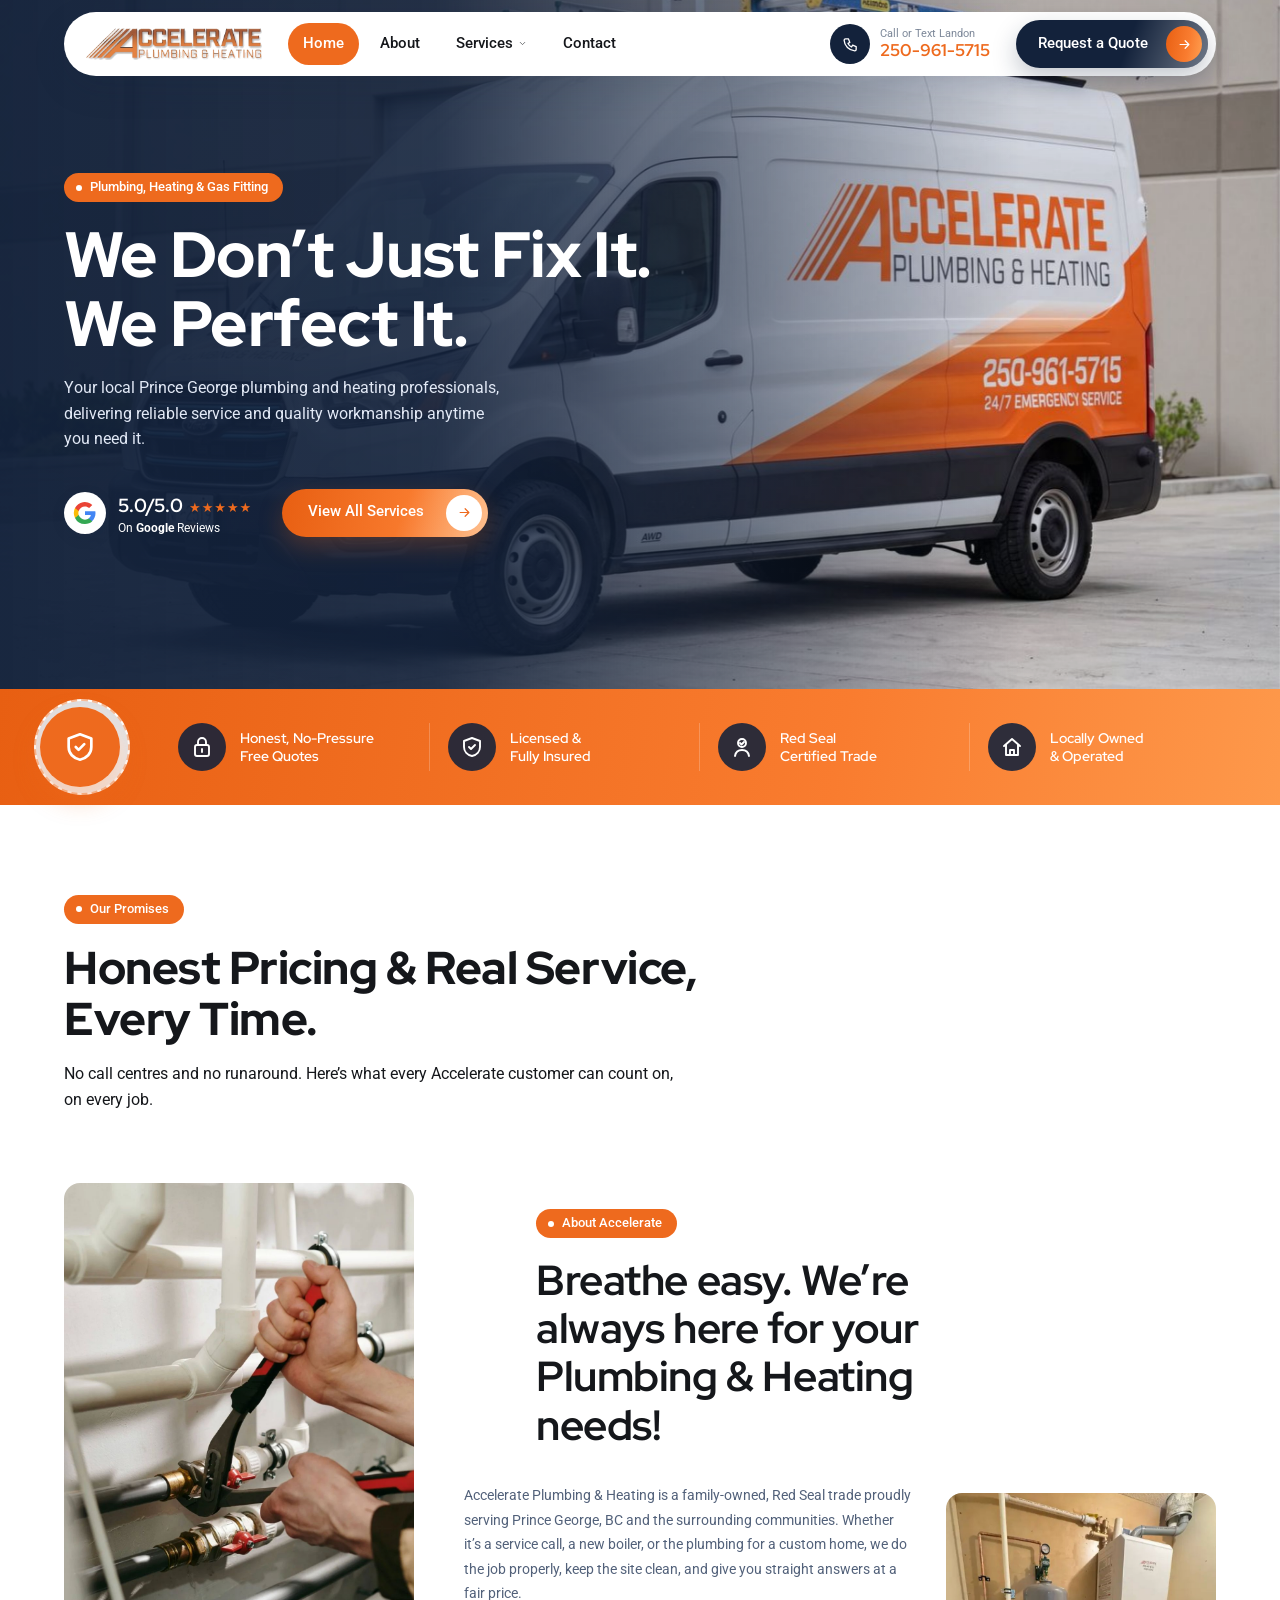
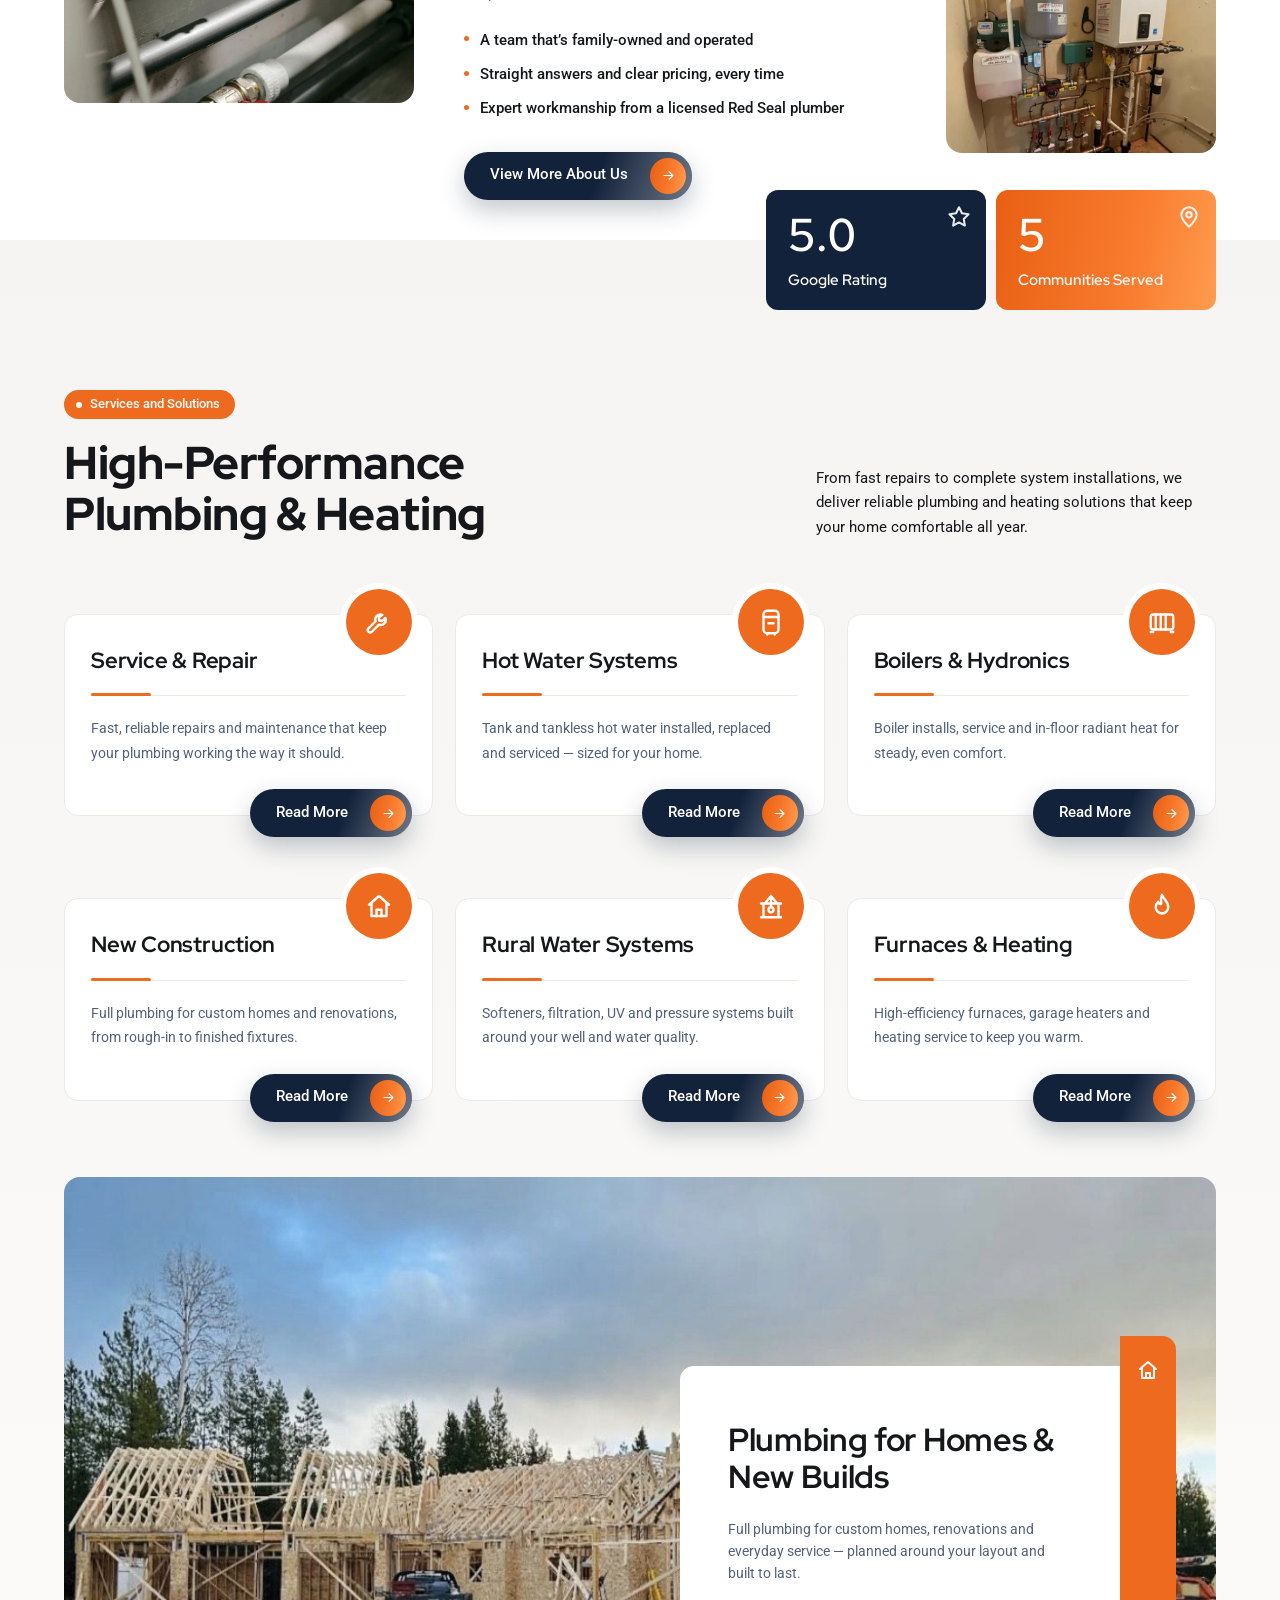
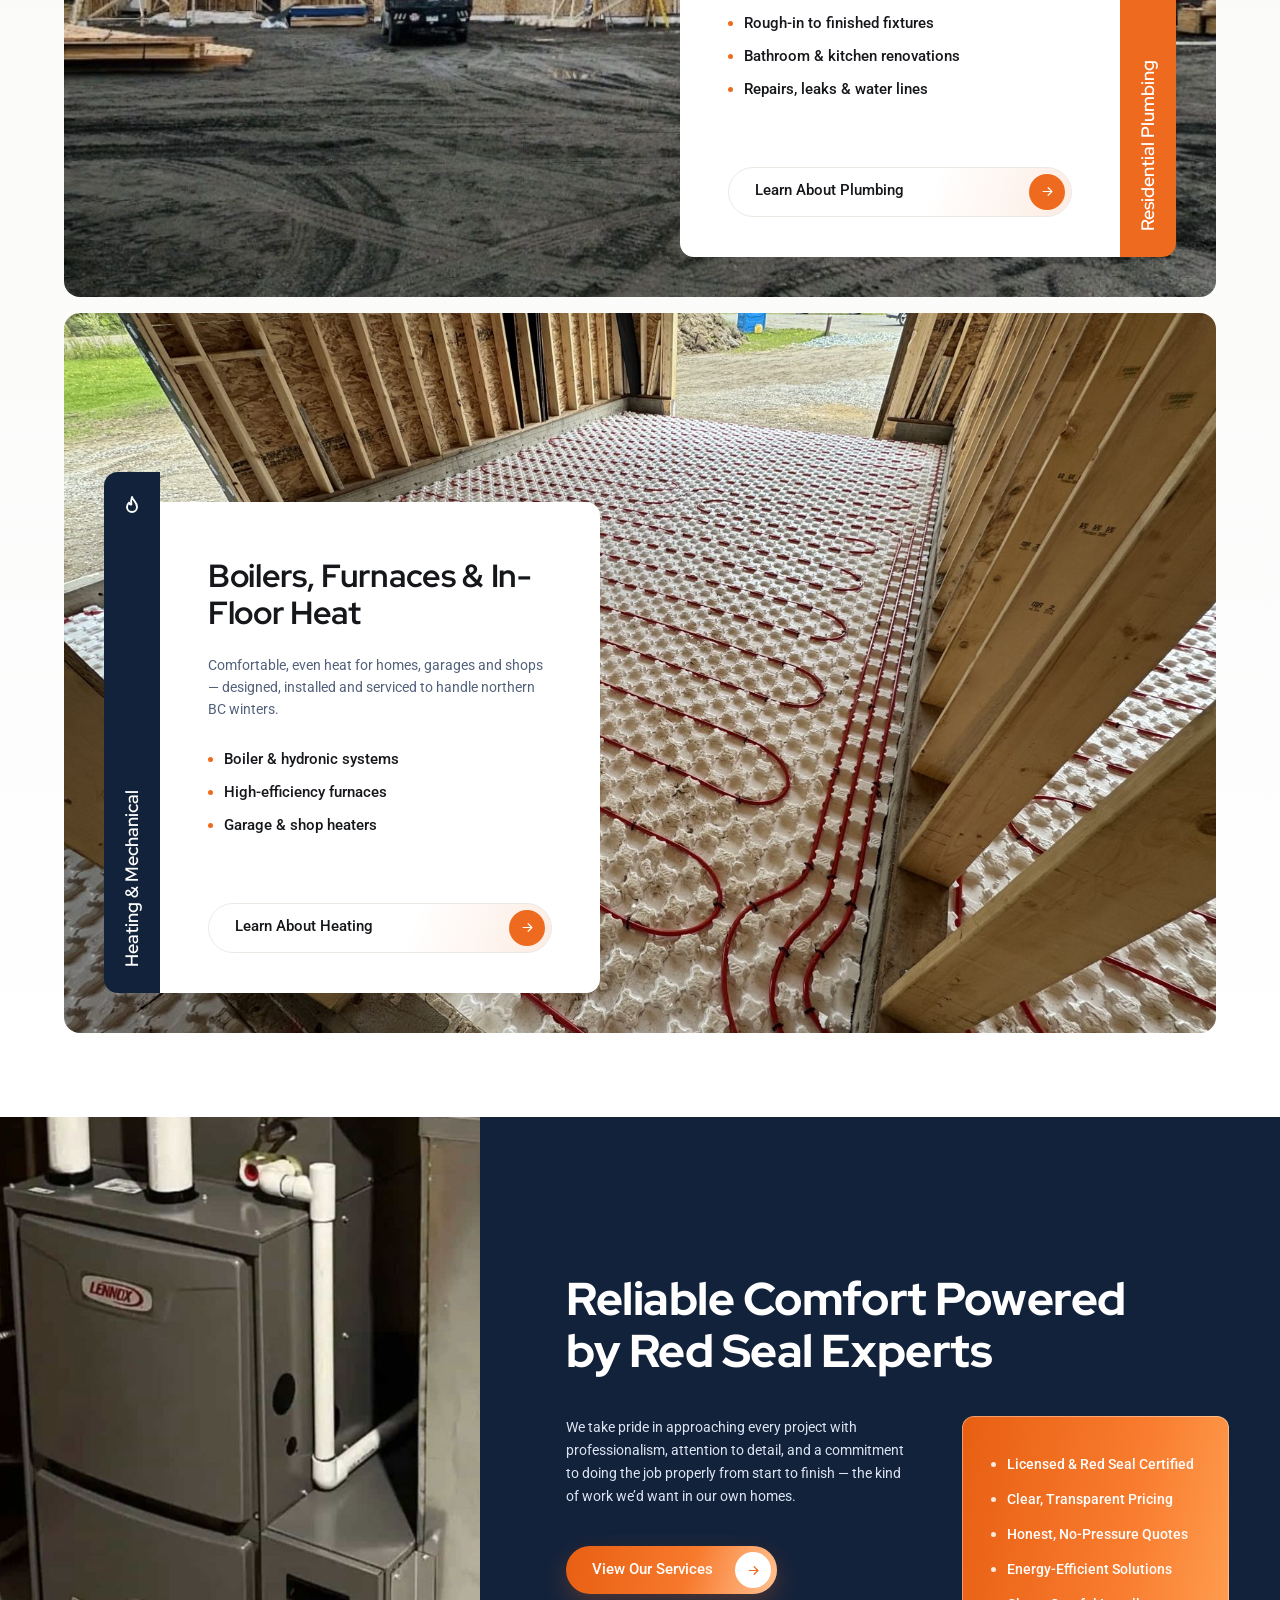
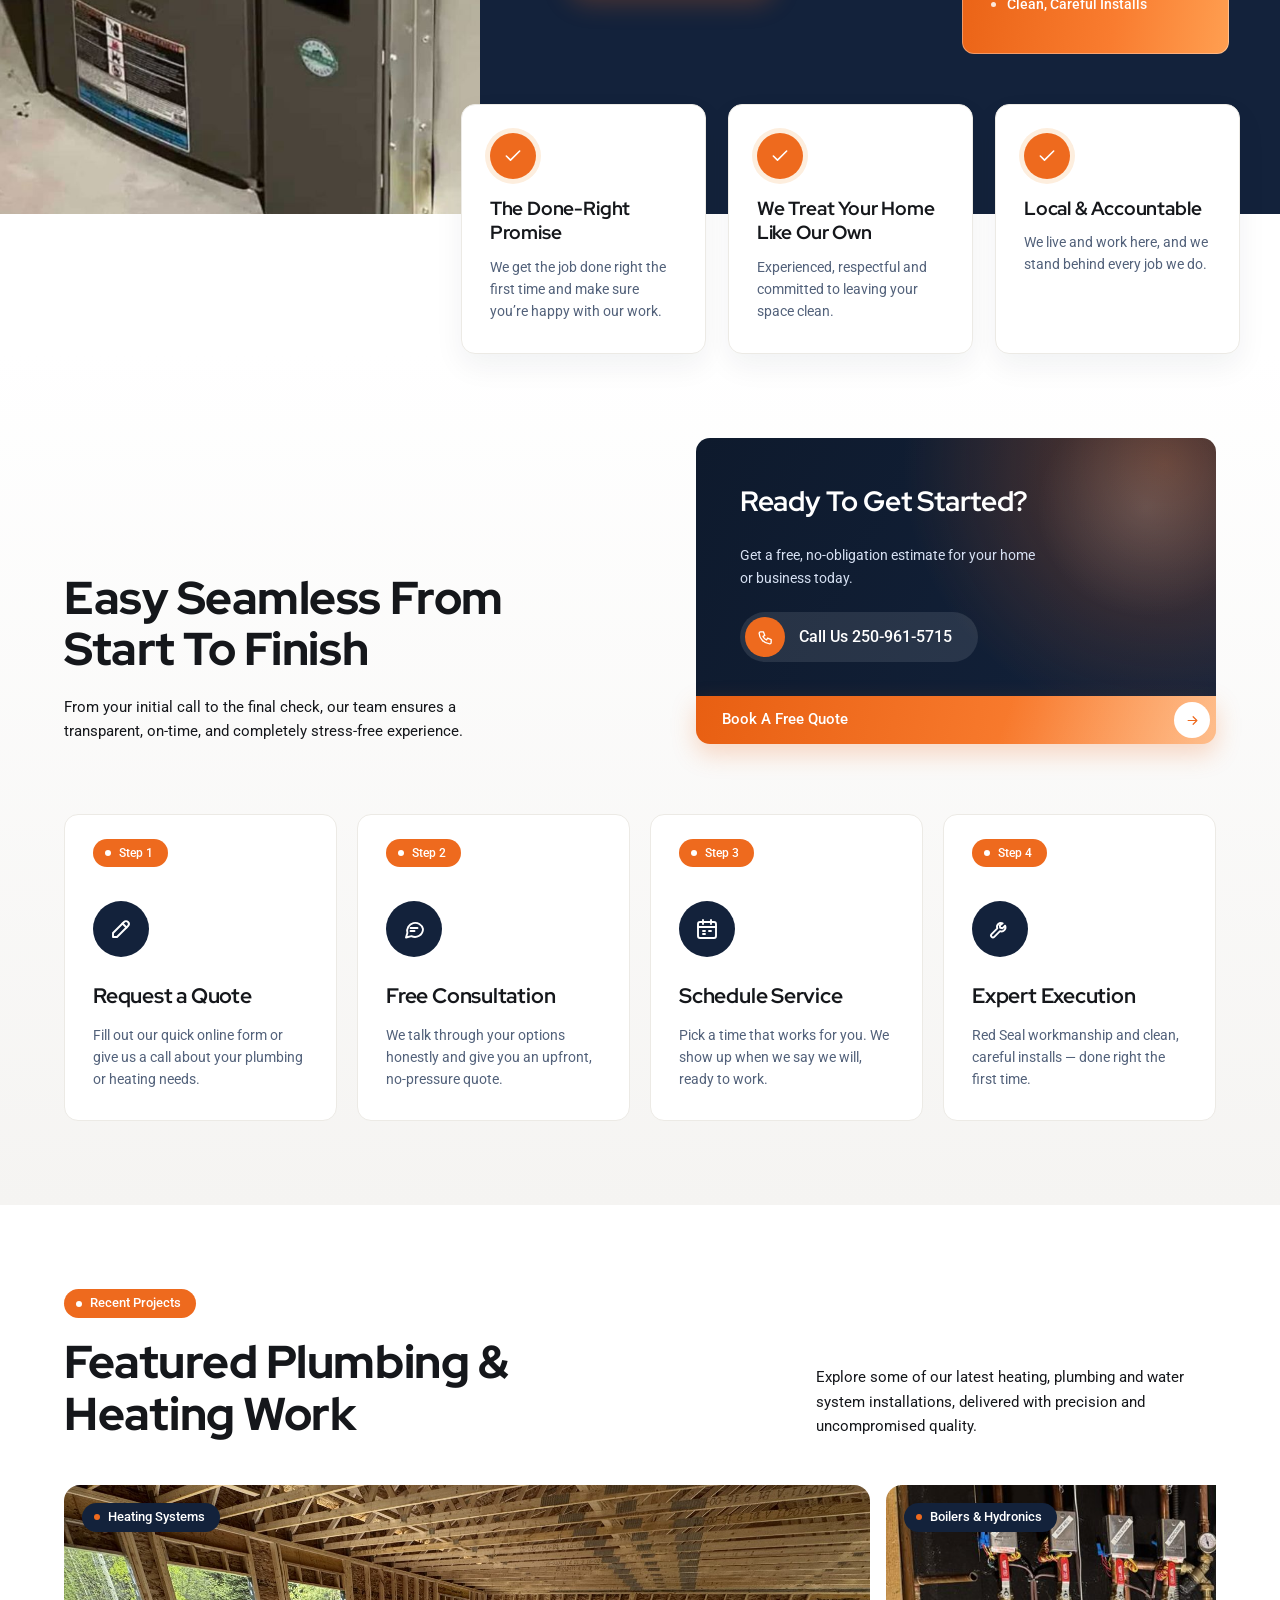
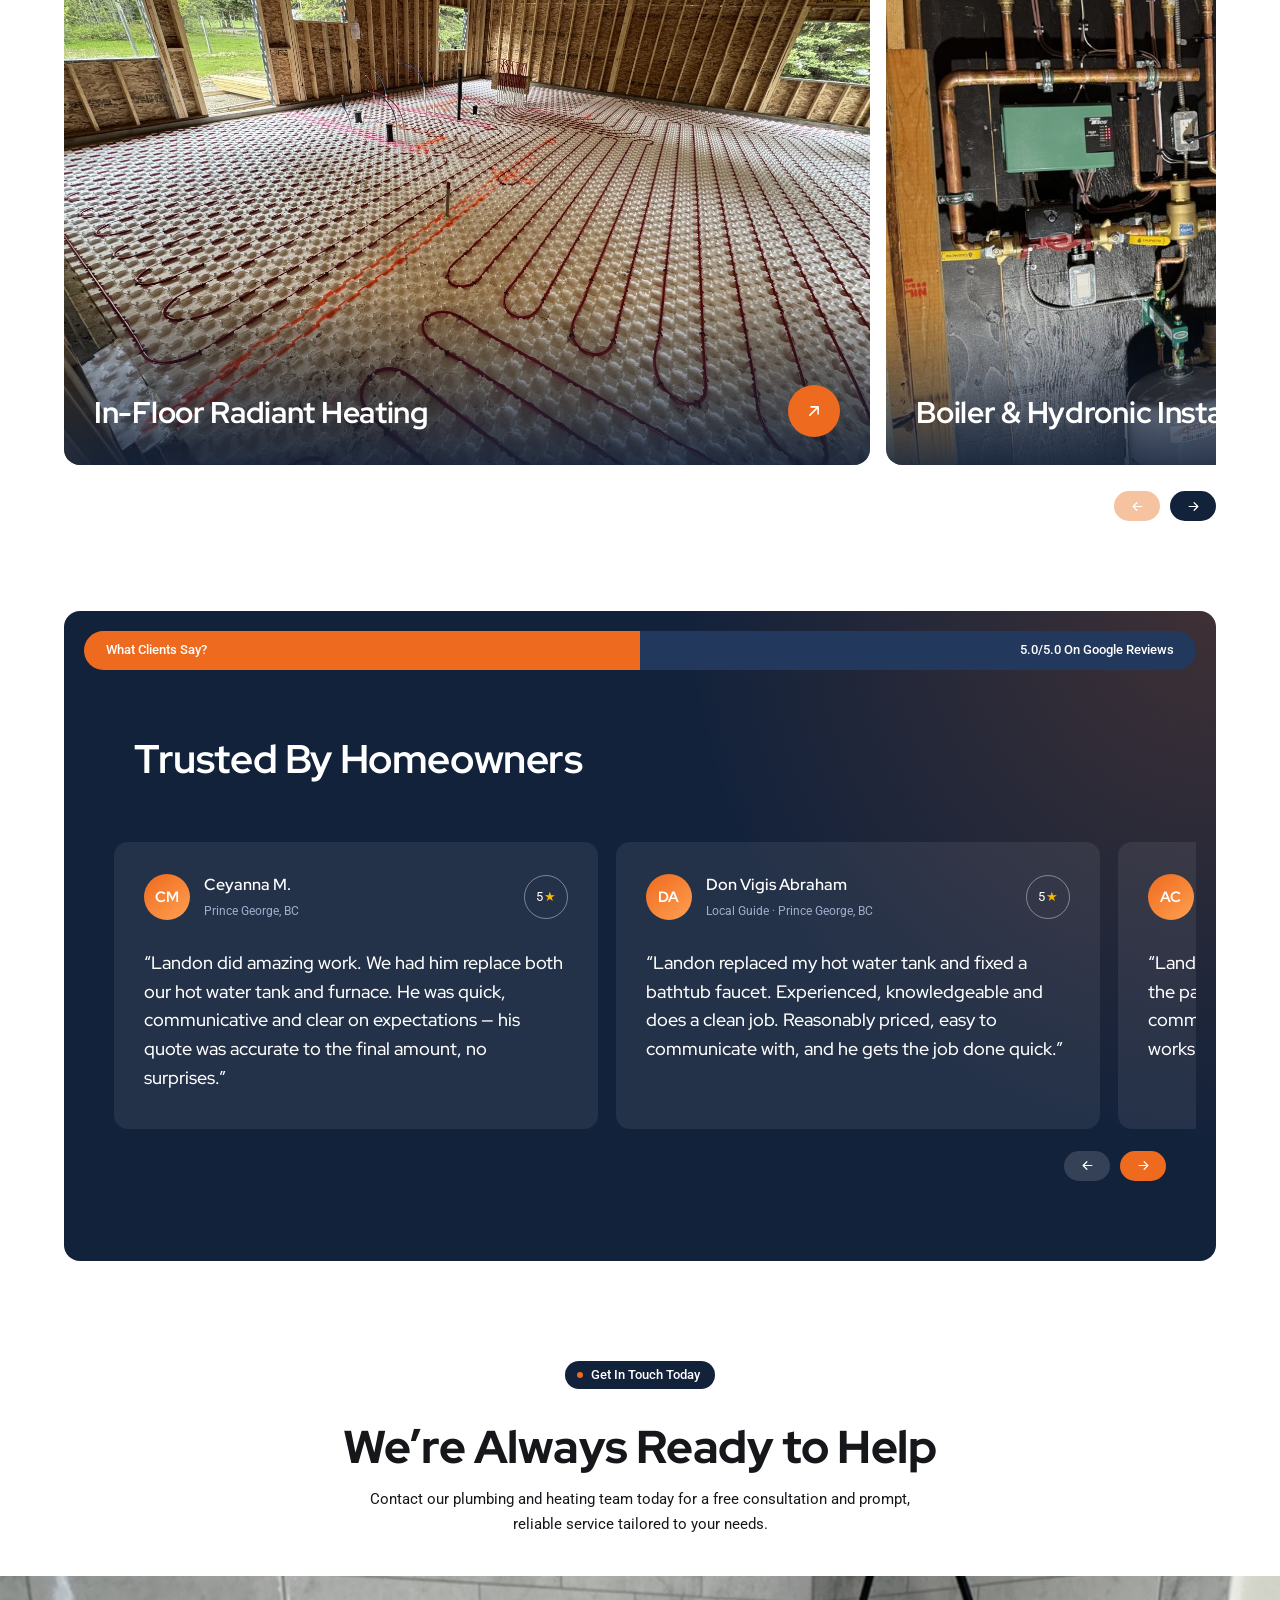
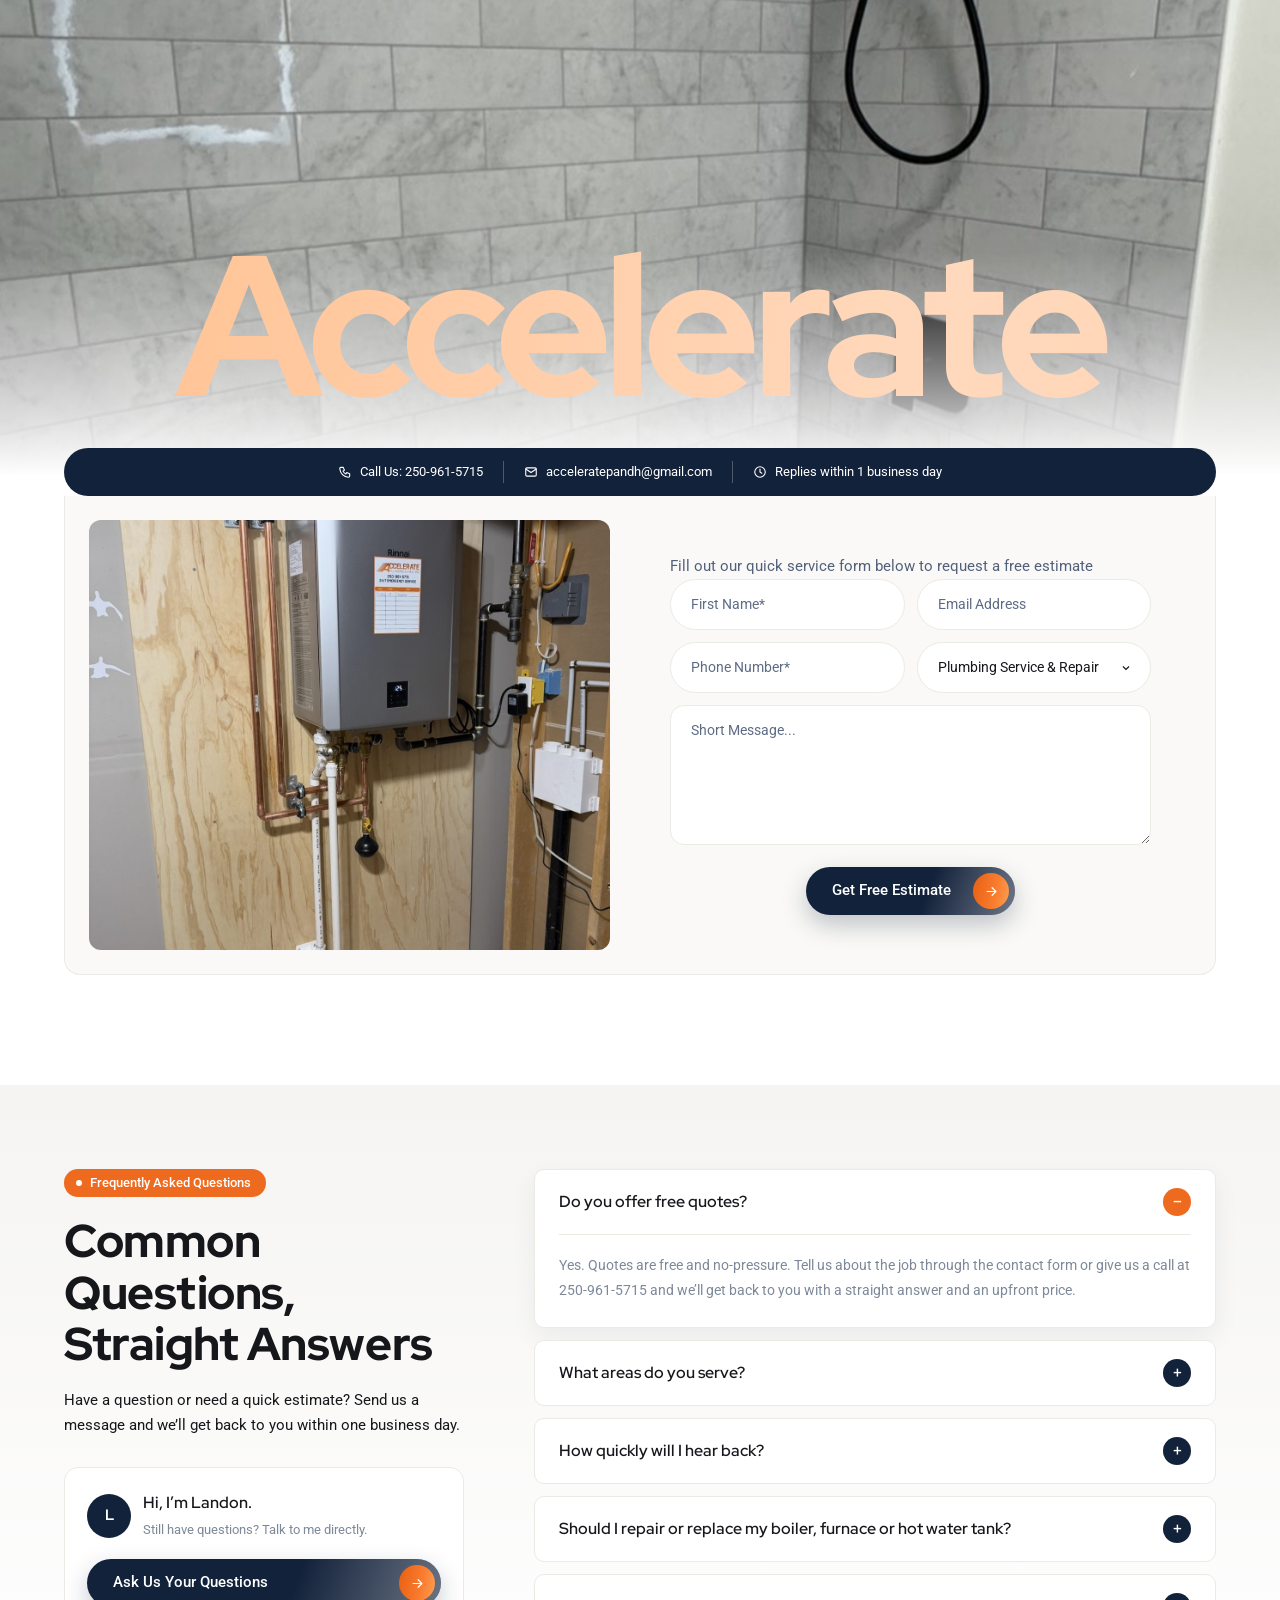
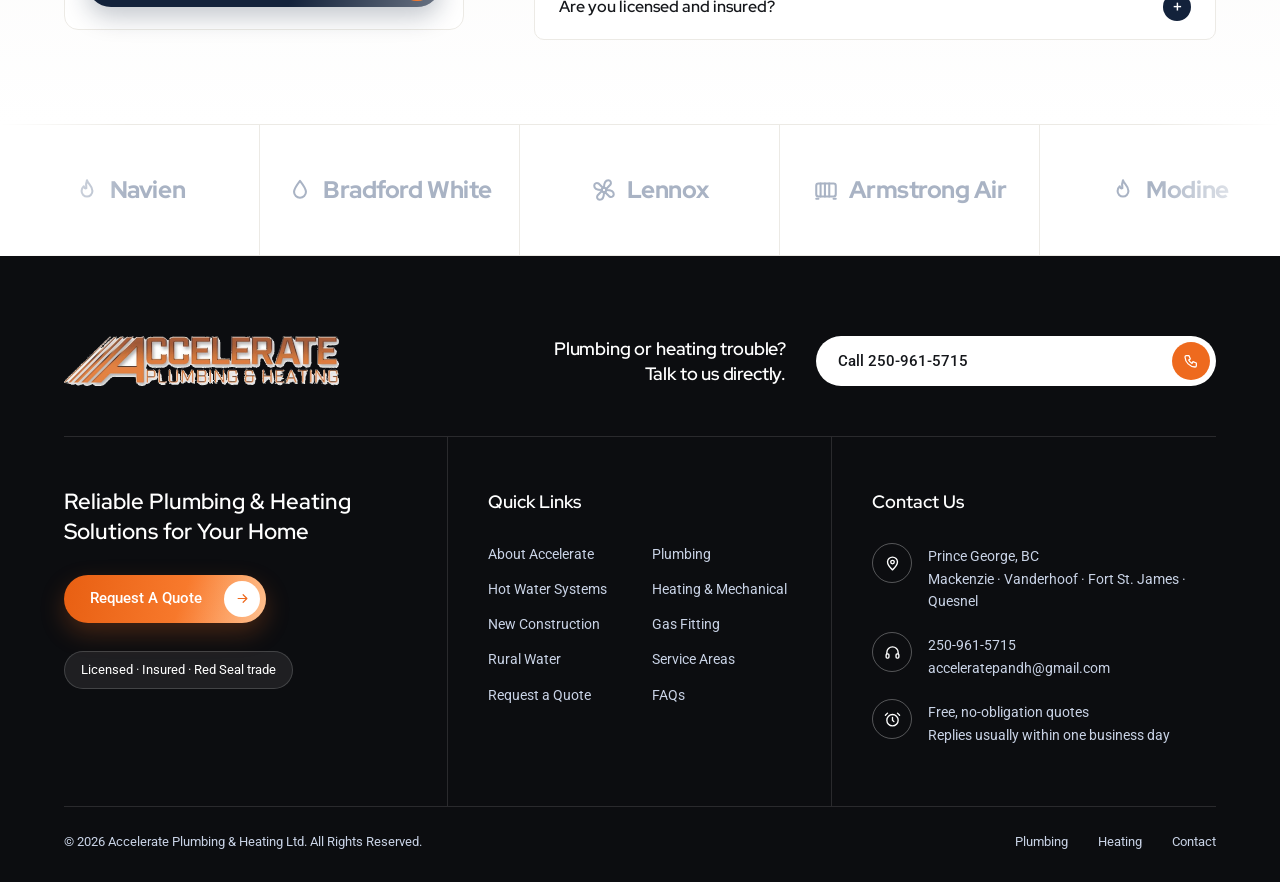
==== commit 7020d70e: "Add files via upload" ====
--- a/index.html
+++ b/index.html
@@ -42,6 +42,15 @@
   <div class="feat"><span class="icon-circle"><svg viewBox="0 0 24 24" fill="none" stroke="currentColor" stroke-width="1.9" stroke-linecap="round" stroke-linejoin="round" aria-hidden="true"><path d="M4 11 12 4l8 7"/><path d="M6 10v10h12V10"/><path d="M10 20v-5h4v5"/></svg></span><span>Locally Owned<br>&amp; Operated</span></div>
 </div></div>
 
+<!-- OUR PROMISES -->
+<section class="promises-intro">
+  <div class="container">
+    <span class="tag">Our Promises</span>
+    <h2 class="sec-title">Honest Pricing &amp; Real Service, Every Time.</h2>
+    <p>No call centres and no runaround. Here&rsquo;s what every Accelerate customer can count on, on every job.</p>
+  </div>
+</section>
+
 <!-- ABOUT -->
 <section class="about">
   <div class="container">
@@ -89,15 +98,6 @@
   </div>
 </section>
 
-<!-- PROMISES (coupon style) -->
-<section class="section">
-  <div class="container">
-    <div class="offers__head"><div><span class="tag">Our Promises</span></div>
-      <div><h2 class="sec-title sec-title--sm">Honest Pricing &amp; Real<br>Service, Every Time.</h2>
-      <p>No call centres and no runaround. Here&rsquo;s what every Accelerate customer can count on, on every job.</p></div></div>
-    <div class="offer-grid"><div class="offer"><span class="offer__logo"><img src="logo.png" alt="Accelerate"></span><span class="offer__amt">Free Quotes</span><h3>Any New Installation</h3><p>Boilers, hot water, gas fitting and new-build plumbing. Honest, no-pressure quotes &mdash; free and no obligation.</p><a href="contact.html" class="btn btn--blue ">Claim Offer<i><svg viewBox="0 0 24 24" fill="none" stroke="currentColor" stroke-width="1.9" stroke-linecap="round" stroke-linejoin="round" aria-hidden="true"><path d="M5 12h14M13 6l6 6-6 6"/></svg></i></a></div><div class="offer"><span class="offer__logo"><img src="logo.png" alt="Accelerate"></span><span class="offer__amt">Clear Pricing</span><h3>Service &amp; Repair Calls</h3><p>Clear options and clear pricing &mdash; honest advice and no surprise add-ons on the final bill.</p><a href="contact.html" class="btn btn--blue ">Claim Offer<i><svg viewBox="0 0 24 24" fill="none" stroke="currentColor" stroke-width="1.9" stroke-linecap="round" stroke-linejoin="round" aria-hidden="true"><path d="M5 12h14M13 6l6 6-6 6"/></svg></i></a></div><div class="offer"><span class="offer__logo"><img src="logo.png" alt="Accelerate"></span><span class="offer__amt">Fast Replies</span><h3>Every Quote Request</h3><p>Send us the details and we&rsquo;ll usually get back to you within one business day. Urgent? Just call.</p><a href="contact.html" class="btn btn--blue ">Claim Offer<i><svg viewBox="0 0 24 24" fill="none" stroke="currentColor" stroke-width="1.9" stroke-linecap="round" stroke-linejoin="round" aria-hidden="true"><path d="M5 12h14M13 6l6 6-6 6"/></svg></i></a></div></div>
-  </div>
-</section>
 
 <!-- WHY TRUST -->
 <section class="trust" style="margin-top:0">
@@ -130,7 +130,7 @@
         <a href="contact.html" class="btn btn--red btn--wide">Book A Free Quote<i><svg viewBox="0 0 24 24" fill="none" stroke="currentColor" stroke-width="1.9" stroke-linecap="round" stroke-linejoin="round" aria-hidden="true"><path d="M5 12h14M13 6l6 6-6 6"/></svg></i></a>
       </div>
     </div>
-    <div class="steps"><div class="step"><span class="tag">Step 1</span><span class="icon-circle"><svg viewBox="0 0 24 24" fill="none" stroke="currentColor" stroke-width="1.9" stroke-linecap="round" stroke-linejoin="round" aria-hidden="true"><path d="M4 20h4L19 9a2.8 2.8 0 0 0-4-4L4 16Z"/><path d="m13.5 6.5 4 4"/></svg></span><h3>Request a Quote</h3><p>Fill out our quick online form or give us a call about your plumbing or heating needs.</p></div><div class="step"><span class="tag">Step 2</span><span class="icon-circle"><svg viewBox="0 0 24 24" fill="none" stroke="currentColor" stroke-width="1.9" stroke-linecap="round" stroke-linejoin="round" aria-hidden="true"><rect x="3" y="5" width="18" height="16" rx="2"/><path d="M16 3v4M8 3v4M3 10h18M8 14h2M14 14h2M8 17h2"/></svg></span><h3>Free Consultation</h3><p>We talk through your options honestly and give you an upfront, no-pressure quote.</p></div><div class="step"><span class="tag">Step 3</span><span class="icon-circle"><svg viewBox="0 0 24 24" fill="none" stroke="currentColor" stroke-width="1.9" stroke-linecap="round" stroke-linejoin="round" aria-hidden="true"><path d="M14.7 6.3a4 4 0 0 0-5.4 5.1L3.6 17.1a1.9 1.9 0 0 0 2.7 2.7l5.7-5.7a4 4 0 0 0 5.1-5.4l-2.5 2.5-2.4-.4-.4-2.4Z"/></svg></span><h3>Schedule Service</h3><p>Pick a time that works for you. We show up when we say we will, ready to work.</p></div><div class="step"><span class="tag">Step 4</span><span class="icon-circle"><svg viewBox="0 0 24 24" fill="none" stroke="currentColor" stroke-width="1.9" stroke-linecap="round" stroke-linejoin="round" aria-hidden="true"><path d="M20 6 9 17l-5-5"/></svg></span><h3>Expert Execution</h3><p>Red Seal workmanship and clean, careful installs — done right the first time.</p></div></div>
+    <div class="steps"><div class="step"><span class="tag">Step 1</span><span class="icon-circle"><svg viewBox="0 0 24 24" fill="none" stroke="currentColor" stroke-width="1.9" stroke-linecap="round" stroke-linejoin="round" aria-hidden="true"><path d="M4 20h4L19 9a2.8 2.8 0 0 0-4-4L4 16Z"/><path d="m13.5 6.5 4 4"/></svg></span><h3>Request a Quote</h3><p>Fill out our quick online form or give us a call about your plumbing or heating needs.</p></div><div class="step"><span class="tag">Step 2</span><span class="icon-circle"><svg viewBox="0 0 24 24" fill="none" stroke="currentColor" stroke-width="1.9" stroke-linecap="round" stroke-linejoin="round" aria-hidden="true"><path d="M21 12a8 8 0 0 1-11.6 7.1L4 20.5l1.4-4.6A8 8 0 1 1 21 12Z"/><path d="M8.5 11h7M8.5 14h4"/></svg></span><h3>Free Consultation</h3><p>We talk through your options honestly and give you an upfront, no-pressure quote.</p></div><div class="step"><span class="tag">Step 3</span><span class="icon-circle"><svg viewBox="0 0 24 24" fill="none" stroke="currentColor" stroke-width="1.9" stroke-linecap="round" stroke-linejoin="round" aria-hidden="true"><rect x="3" y="5" width="18" height="16" rx="2"/><path d="M16 3v4M8 3v4M3 10h18M8 14h2M14 14h2M8 17h2"/></svg></span><h3>Schedule Service</h3><p>Pick a time that works for you. We show up when we say we will, ready to work.</p></div><div class="step"><span class="tag">Step 4</span><span class="icon-circle"><svg viewBox="0 0 24 24" fill="none" stroke="currentColor" stroke-width="1.9" stroke-linecap="round" stroke-linejoin="round" aria-hidden="true"><path d="M14.7 6.3a4 4 0 0 0-5.4 5.1L3.6 17.1a1.9 1.9 0 0 0 2.7 2.7l5.7-5.7a4 4 0 0 0 5.1-5.4l-2.5 2.5-2.4-.4-.4-2.4Z"/></svg></span><h3>Expert Execution</h3><p>Red Seal workmanship and clean, careful installs — done right the first time.</p></div></div>
   </div>
 </section>
 
@@ -183,7 +183,7 @@
 
 <div style="height:110px"></div>
 <section class="section section--soft" id="faq">
-  <div class="container">
+  <div class="container faq__layout">
     <div class="faq__head">
       <div><span class="tag">Frequently Asked Questions</span><h2 class="sec-title">Common Questions,<br>Straight Answers</h2>
         <p>Have a question or need a quick estimate? Send us a message and we&rsquo;ll get back to you within one business day.</p></div>
--- a/styles.css
+++ b/styles.css
@@ -64,7 +64,7 @@
 .btn:hover i{transform:rotate(-45deg)}
 .btn--blue{background:var(--blue);color:#fff;box-shadow:0 10px 24px rgba(19,34,59,.25)}
 .btn--blue i{background:var(--orange-grad);background-size:220% auto;color:#fff}
-.btn--red{background:var(--orange-grad);background-size:220% auto;animation:ctaFlow 5s linear infinite;color:#fff;box-shadow:0 10px 24px rgba(238,106,30,.25)}
+.btn--red{background:var(--orange-grad);background-size:220% auto;animation:ctaFlow 10s linear infinite;color:#fff;box-shadow:0 10px 24px rgba(238,106,30,.25)}
 .btn--red i{background:#fff;color:var(--red)}
 .btn--white{background:#fff;color:var(--ink);border:1px solid var(--line)}
 .btn--white i{background:var(--red);color:#fff}
@@ -160,7 +160,7 @@
 
 /* feature band (blue strip bleeding right) */
 .band{position:relative;margin-top:-1px}
-.band__strip{margin-left:calc(50% - 240px);background:var(--orange-grad);background-size:220% auto;animation:ctaFlow 7s linear infinite;border-radius:0 0 0 0;padding:34px 24px 34px 66px;display:grid;grid-template-columns:repeat(4,minmax(0,max-content));justify-content:start;gap:0;position:relative}
+.band__strip{margin-left:calc(50% - 240px);background:var(--orange-grad);background-size:220% auto;animation:ctaFlow 14s linear infinite;border-radius:0 0 0 0;padding:34px 24px 34px 66px;display:grid;grid-template-columns:repeat(4,minmax(0,max-content));justify-content:start;gap:0;position:relative}
 .band__strip::before{content:"";position:absolute;left:-46px;top:50%;width:92px;height:92px;transform:translateY(-50%);border-radius:50%;background:#fff;box-shadow:0 10px 30px rgba(19,34,59,.18) inset}
 .band__badge{position:absolute;left:-40px;top:50%;width:80px;height:80px;transform:translateY(-50%);border-radius:50%;background:var(--red);color:#fff;display:flex;align-items:center;justify-content:center;z-index:2;box-shadow:0 12px 26px rgba(238,106,30,.35)}
 .band__badge svg{width:34px;height:34px}
@@ -195,7 +195,7 @@
 .stat-box span{display:block;font-family:var(--head);font-weight:600;font-size:15px;margin-top:10px}
 .stat-box svg{position:absolute;right:14px;top:14px;width:26px;height:26px;opacity:.9}
 .stat-box--blue{background:var(--blue)}
-.stat-box--red{background:var(--orange-grad);background-size:220% auto;animation:ctaFlow 6s linear infinite}
+.stat-box--red{background:var(--orange-grad);background-size:220% auto;animation:ctaFlow 12s linear infinite}
 
 /* ---------- service cards (icon top-right, overlapping button) ---------- */
 .svc-grid{display:grid;grid-template-columns:repeat(3,1fr);gap:26px 22px}
@@ -235,7 +235,7 @@
 .offer::after{right:-12px;clip-path:inset(0 50% 0 0)}
 .offer__logo{display:block;text-align:left;margin-bottom:12px}
 .offer__logo img{height:22px;width:auto}
-.offer__amt{display:block;background:var(--orange-grad);background-size:220% auto;animation:ctaFlow 6s linear infinite;color:#fff;font-family:var(--head);font-weight:700;font-size:24px;border-radius:999px;padding:9px 12px;margin-bottom:22px}
+.offer__amt{display:block;background:var(--orange-grad);background-size:220% auto;animation:ctaFlow 12s linear infinite;color:#fff;font-family:var(--head);font-weight:700;font-size:24px;border-radius:999px;padding:9px 12px;margin-bottom:22px}
 .offer h3{font-weight:700;font-size:21px;margin-bottom:16px}
 .offer p{font-size:13px;color:var(--muted);line-height:1.7;max-width:300px;margin:0 auto 28px}
 
@@ -247,7 +247,7 @@
 .trust__body h2{color:#fff;max-width:560px;margin-bottom:40px}
 .trust__cols{display:flex;gap:56px;align-items:flex-start}
 .trust__cols p{color:#dce4f2;font-size:14px;max-width:340px;margin-bottom:38px}
-.std-box{background:var(--orange-grad);background-size:220% auto;animation:ctaFlow 7s linear infinite;border:1px solid rgba(255,255,255,.35);border-radius:12px;padding:24px 34px 24px 28px;flex-shrink:0}
+.std-box{background:var(--orange-grad);background-size:220% auto;animation:ctaFlow 14s linear infinite;border:1px solid rgba(255,255,255,.35);border-radius:12px;padding:24px 34px 24px 28px;flex-shrink:0}
 .std-box .dots li{color:#fff;font-size:14px;margin:12px 0}
 .std-box .dots li::before{background:#fff;opacity:.85}
 .promise-row{position:relative;z-index:2;display:grid;grid-template-columns:repeat(3,1fr);gap:22px;margin:-110px 0 0 36%;padding-right:40px}
@@ -459,7 +459,7 @@
 
 /* advantage band */
 .adv{position:relative;margin-top:110px}
-.adv__strip{margin-left:calc(50% - 40px);background:var(--orange-grad);background-size:220% auto;animation:ctaFlow 7s linear infinite;display:flex;align-items:center;justify-content:space-between;gap:30px;padding:40px max(24px,calc((100vw - 1200px)/2 + 24px)) 40px 150px;position:relative}
+.adv__strip{margin-left:calc(50% - 40px);background:var(--orange-grad);background-size:220% auto;animation:ctaFlow 14s linear infinite;display:flex;align-items:center;justify-content:space-between;gap:30px;padding:40px max(24px,calc((100vw - 1200px)/2 + 24px)) 40px 150px;position:relative}
 .adv__badge{position:absolute;left:-60px;top:50%;transform:translateY(-50%);width:170px;height:150px;border-radius:20px;background:#fff;box-shadow:0 20px 40px rgba(19,34,59,.18);display:flex;align-items:center;justify-content:center;padding:10px}
 .adv__badge img{width:100%;height:auto}
 .adv h3{color:#fff;font-size:34px;font-weight:700;line-height:1.15}
@@ -769,7 +769,8 @@
 
 /* icons come alive */
 .band__badge{animation:ring 2.4s ease-out infinite}
-.band__strip::before{border:2px dashed rgba(238,106,30,.45);animation:spin 18s linear infinite}
+@keyframes spinC{from{transform:translateY(-50%) rotate(0)}to{transform:translateY(-50%) rotate(360deg)}}
+.band__strip::before{border:2px dashed rgba(238,106,30,.45);animation:spinC 18s linear infinite}
 .feat .icon-circle{transition:transform .4s cubic-bezier(.3,1.6,.5,1)}
 .feat:hover .icon-circle{transform:rotate(-12deg) scale(1.12)}
 .band .feat:nth-child(2) .icon-circle{animation:ringWhite 3s 0s ease-out infinite}
@@ -796,7 +797,7 @@
 .ready__card::after{animation:bob 7s ease-in-out infinite}
 
 /* watermark letters: drifting sheen + parallax (app.js sets --py) */
-.wm__text{background:linear-gradient(100deg,#ffcfa8 0%,#fff3e8 25%,#ffd9bd 50%,#fff6ee 75%,#ffcfa8 100%);background-size:300% 100%;-webkit-background-clip:text;background-clip:text;animation:sheen 14s linear infinite;transform:translateY(var(--py,0px));will-change:transform}
+.wm__text{background:linear-gradient(100deg,#ffd4b2 0%,#ffe6d3 25%,#ffd9bd 50%,#ffe9d9 75%,#ffd4b2 100%);background-size:300% 100%;-webkit-background-clip:text;background-clip:text;animation:sheen 60s linear infinite;transform:translateY(var(--py,0px));will-change:transform}
 .wm > img{transform:scale(1.12) translateY(var(--iy,0px));will-change:transform}
 
 /* hero parallax */
@@ -834,3 +835,132 @@
 .tbox .arrow{background:var(--red)}
 .tbox .arrow--ghost{background:rgba(255,255,255,.14)}
 .tag--blue::before{background:var(--red)}
+
+
+/* =====================================================================
+   REFINEMENTS — tighter spacing, fuller layouts
+   ===================================================================== */
+.section{padding:84px 0}
+.sec-head{margin-bottom:44px}
+
+/* active "Services" dropdown keeps its pill on every page */
+.nav .dd > button.is-active{background:var(--red);color:#fff}
+
+/* feature band: four even columns that wrap instead of colliding */
+.band__strip{grid-template-columns:repeat(4,minmax(0,1fr));padding-right:max(24px,calc((100vw - 1200px)/2 + 10px))}
+.feat{padding:0 18px;min-width:0}
+.feat span{white-space:normal}
+.band .feat span:not(.icon-circle){font-size:14px}
+
+/* about split: less dead air */
+.about{padding:90px 0 0}
+
+/* why-trust promise cards: icon + title sit together, no empty top */
+.promise{padding:28px 28px 30px;min-height:0;justify-content:flex-start}
+.promise .icon-circle{position:static;margin-bottom:18px}
+.promise h3{font-size:19px;line-height:1.3}
+.trust__body{padding-bottom:160px}
+
+/* process steps: title rides alongside the connector icon */
+.step{padding:24px 28px 30px}
+.step h3{margin:44px 0 10px;font-size:21px}
+.step .icon-circle{top:58px}
+.step:nth-child(3){padding-bottom:30px}
+
+/* projects: slides never clip their label */
+.track{padding-top:6px}
+.slide .tag{z-index:2}
+.slide{height:580px}
+
+/* FAQ: heading + helper on the left, questions on the right */
+.faq__layout{display:grid;grid-template-columns:400px 1fr;gap:70px;align-items:start}
+.faq__layout .faq__head{display:block;margin:0;position:sticky;top:120px}
+.faq__layout .faq__head p{margin:18px 0 30px}
+.faq__layout .helper{width:auto;background:#fff;border:1px solid var(--line);border-radius:14px;padding:22px}
+.faq__layout .faq__list{max-width:none;margin:0}
+
+/* about: team block balanced — 3 x 2 photo grid, no gap under the card */
+.team{padding:96px 0}
+.team__grid{grid-template-columns:420px 1fr;gap:60px;align-items:center}
+.team__tiles{grid-template-columns:repeat(3,1fr);gap:16px}
+.team__tiles div{aspect-ratio:3/3.7}
+.career{margin-top:40px}
+.team__intro .dots{margin:26px 0 0}
+.team__intro .dots li{color:#fff}
+
+/* coverage cards: content fills the height */
+.loc{display:flex;flex-direction:column;padding:36px 30px}
+.loc h4{margin:auto 0 16px;padding-top:30px}
+.assist{padding:36px 30px}
+.assist p{padding-bottom:24px}
+.cover__img{min-height:420px}
+.cover__img img{object-position:50% 50%}
+
+/* services pages: watermark straight into content */
+.wm--under + *{margin-top:0}
+.phero + .section{padding-top:30px}
+.stack-section{padding-bottom:70px}
+.steps-section{padding-top:60px;padding-bottom:40px}
+
+@media (max-width:980px){
+  .faq__layout{grid-template-columns:1fr;gap:30px}
+  .faq__layout .faq__head{position:static}
+  .team__tiles{grid-template-columns:1fr 1fr}
+  .team__grid{grid-template-columns:1fr}
+  .band__strip{grid-template-columns:1fr 1fr;padding-right:18px}
+  .step h3{margin-top:36px}
+  .cover__img{min-height:320px}
+}
+@media (max-width:620px){
+  .band__strip{grid-template-columns:1fr}
+}
+
+/* watermark: a touch stronger and lifted so it reads above the content below */
+.wm__text{bottom:.4vw;background-image:linear-gradient(100deg,#ffc08f 0%,#ffd9bd 25%,#ffc9a0 50%,#ffdcc4 75%,#ffc08f 100%)}
+.reach .wm__text{bottom:2.2vw}
+/* stacked service cards: tidy height so text isn't floating in space */
+.scard{min-height:0;gap:44px}
+.scard .img{min-height:0;height:380px}
+.scard__body{padding:30px 44px 30px 0}
+@media (min-width:1181px){.about__side{display:block}}
+@media (max-width:1180px) and (min-width:981px){.about__body{grid-template-columns:1fr 220px}.about__side{display:block;height:230px}}
+@media (max-width:980px){.scard .img{height:260px}.scard__body{padding:28px 20px 24px}}
+
+
+/* ===== FIXES: full-width band, promises intro, step cards ===== */
+/* feature band runs edge to edge; badge sits inside it, aligned to the page container */
+.band{--gut:max(24px,calc((100% - 1200px)/2))}
+.band__strip{margin-left:0;margin-right:0;border-radius:0;
+  padding-left:calc(var(--gut) + 120px);padding-right:var(--gut)}
+.band__strip::before{left:calc(var(--gut) - 6px);width:92px;height:92px}
+.band__badge{left:var(--gut)}
+@media (max-width:1180px){
+  .band__strip{margin:0;border-radius:0;padding-left:24px;padding-right:24px}
+  .band__strip::before,.band__badge{display:none}
+}
+@media (max-width:980px){
+  .band__strip{margin:0;border-radius:0;grid-template-columns:1fr 1fr;gap:20px 0;padding:28px 24px}
+}
+@media (max-width:620px){
+  .band__strip{grid-template-columns:1fr}
+}
+
+/* promises intro: label stacked above the heading */
+.promises-intro{padding:90px 0 0}
+.promises-intro .tag{display:inline-block;margin-bottom:18px}
+.promises-intro .sec-title{max-width:760px;margin:0 0 16px}
+.promises-intro p{font-size:16px;color:var(--ink);max-width:620px}
+.promises-intro + .about{padding-top:70px}
+
+/* process steps: separate cards, each with its own icon inside the card */
+.steps{gap:20px}
+.step{margin-right:0;padding:24px 28px 30px}
+.step .icon-circle,
+.step:last-child .icon-circle{display:flex;position:static;width:56px;height:56px;margin:34px 0 0;
+  background:var(--blue);box-shadow:none;z-index:auto}
+.step .icon-circle svg{width:24px;height:24px}
+.step h3{margin:22px 0 10px}
+@media (max-width:980px){
+  .step .icon-circle,.step:last-child .icon-circle{position:static;margin-top:28px}
+  .step h3{margin-top:20px}
+}
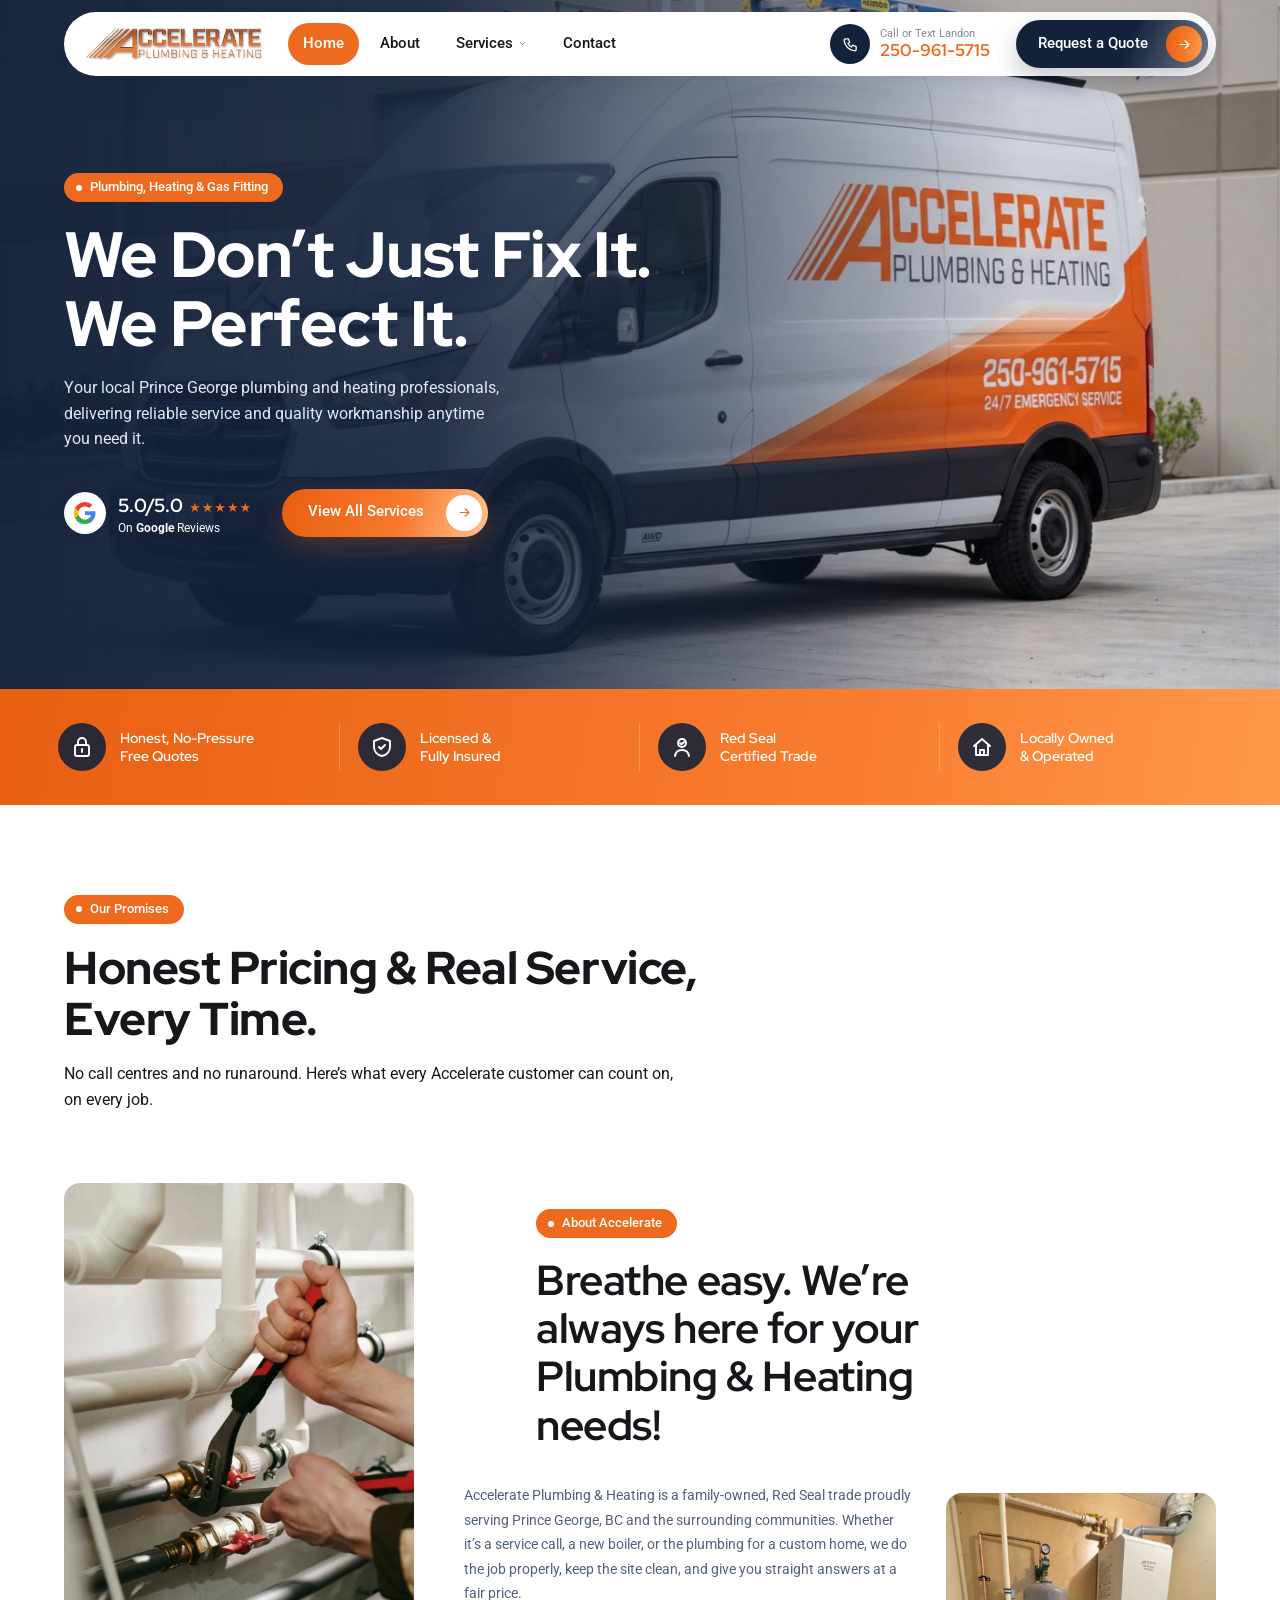
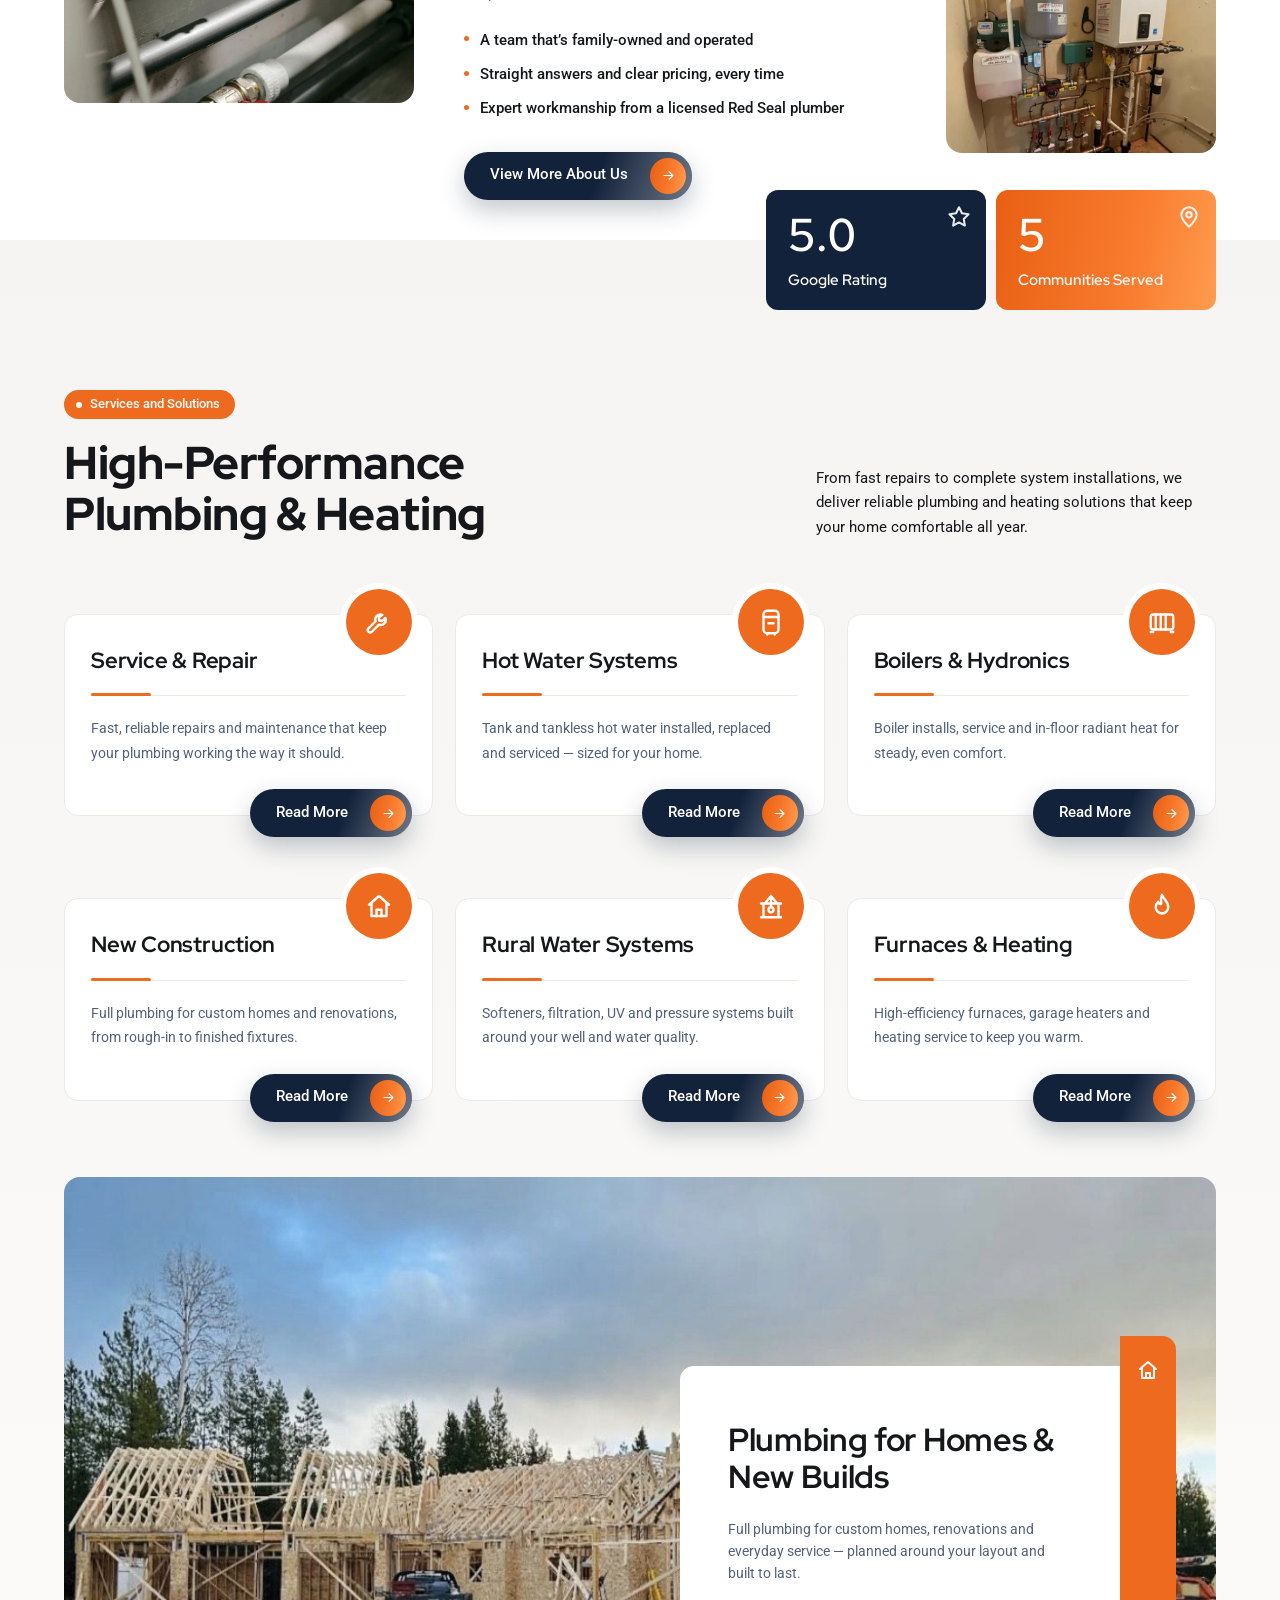
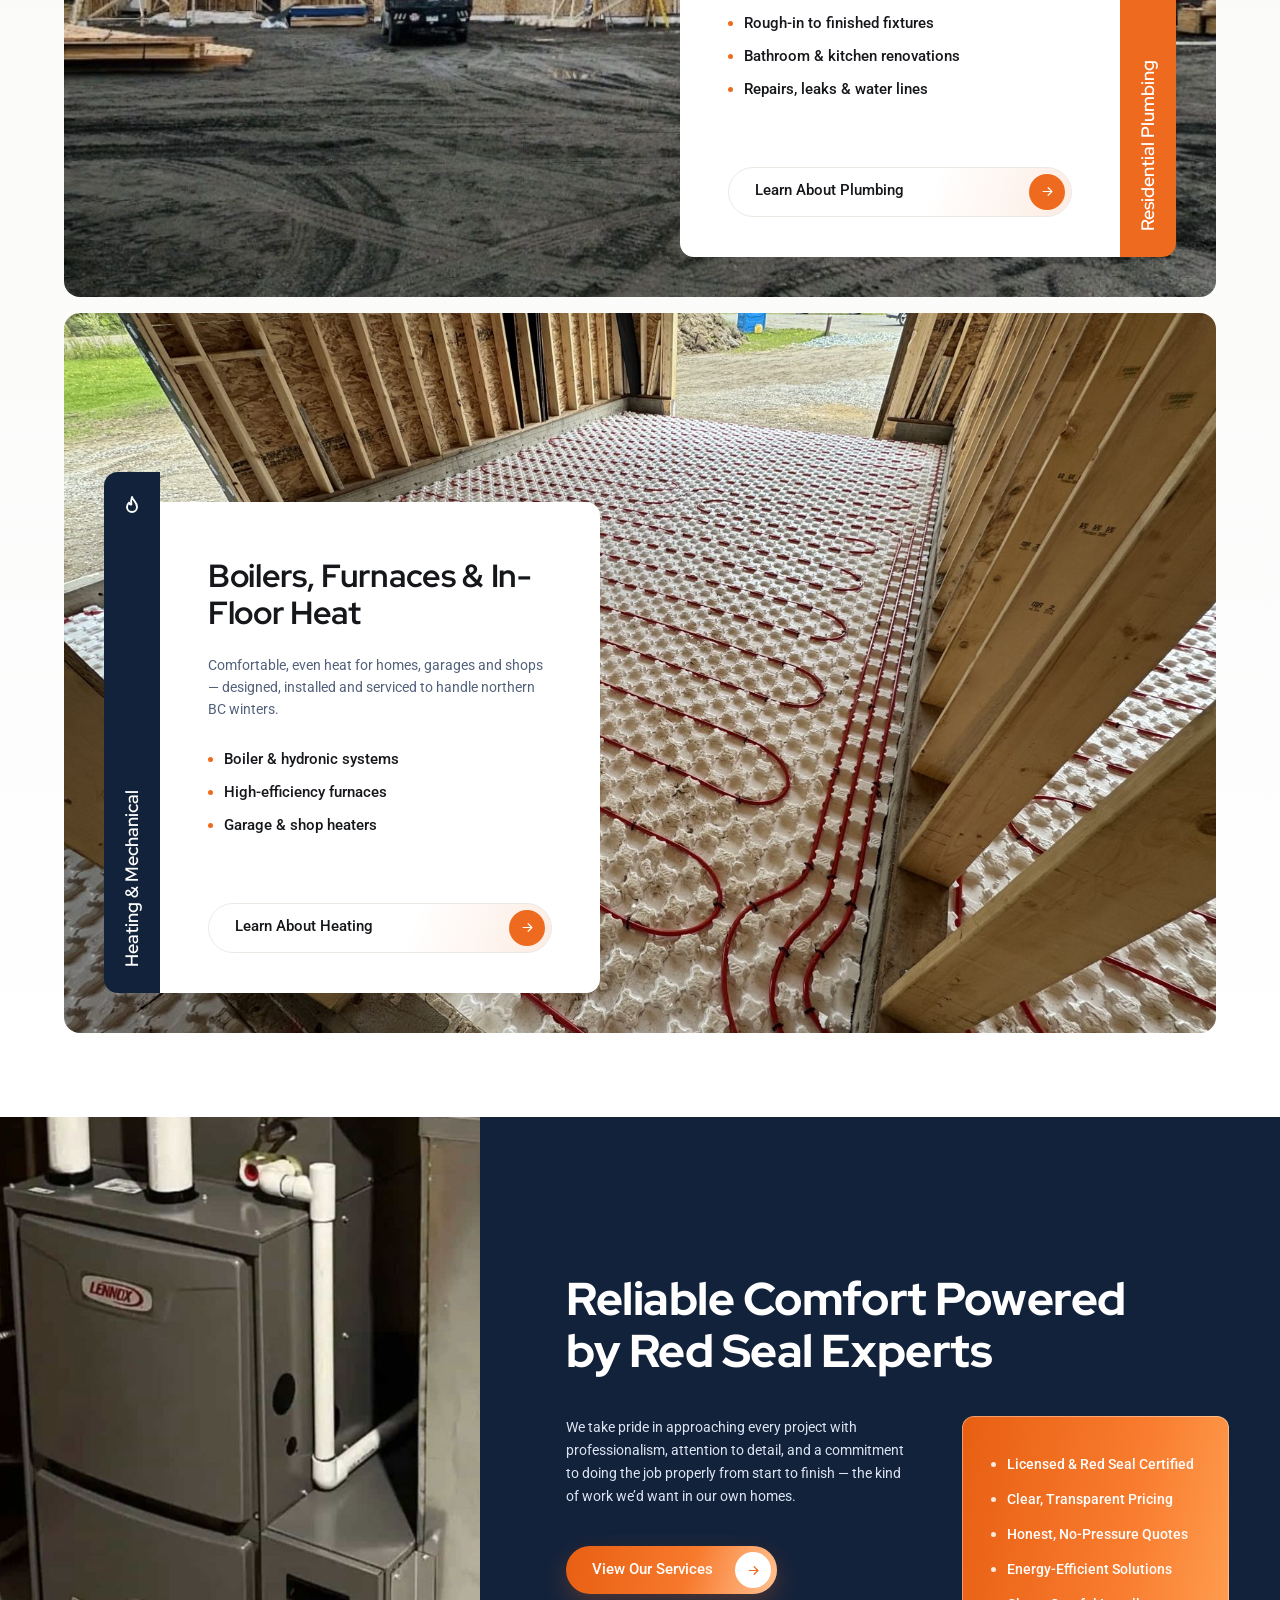
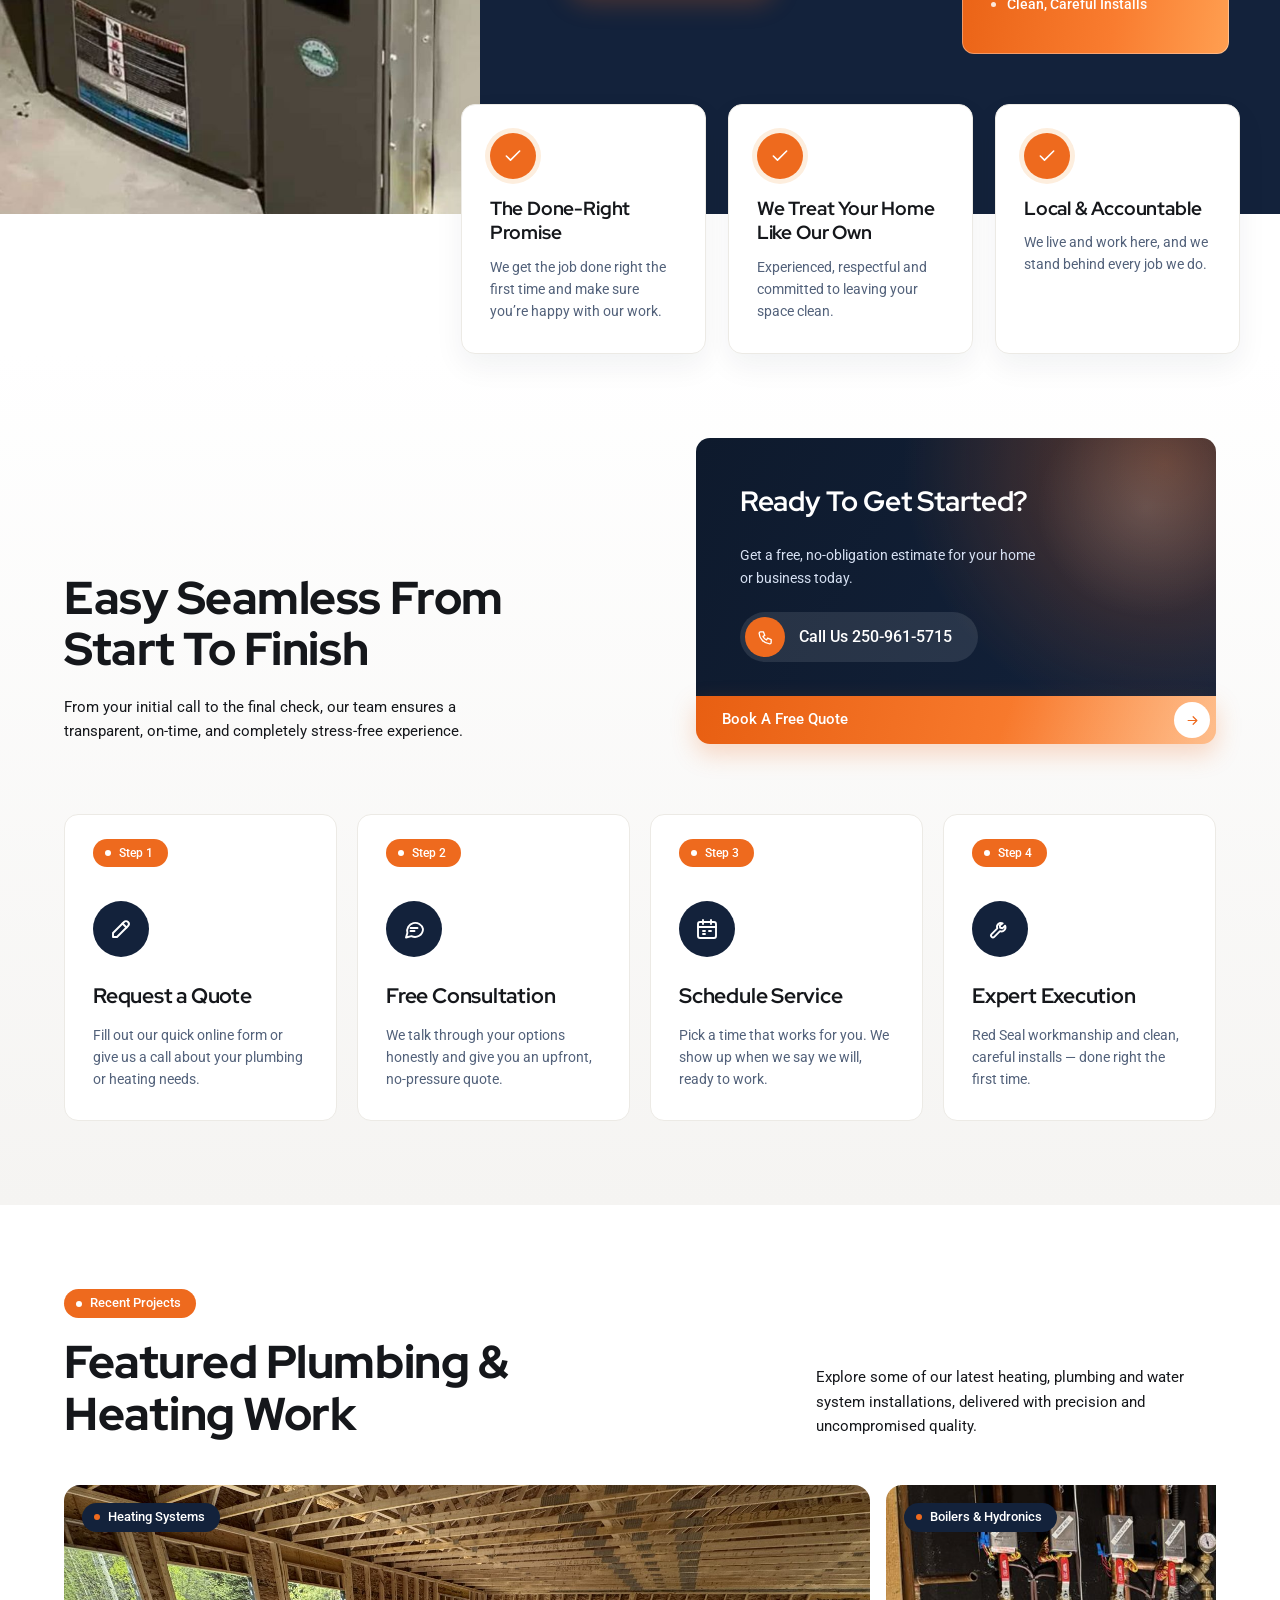
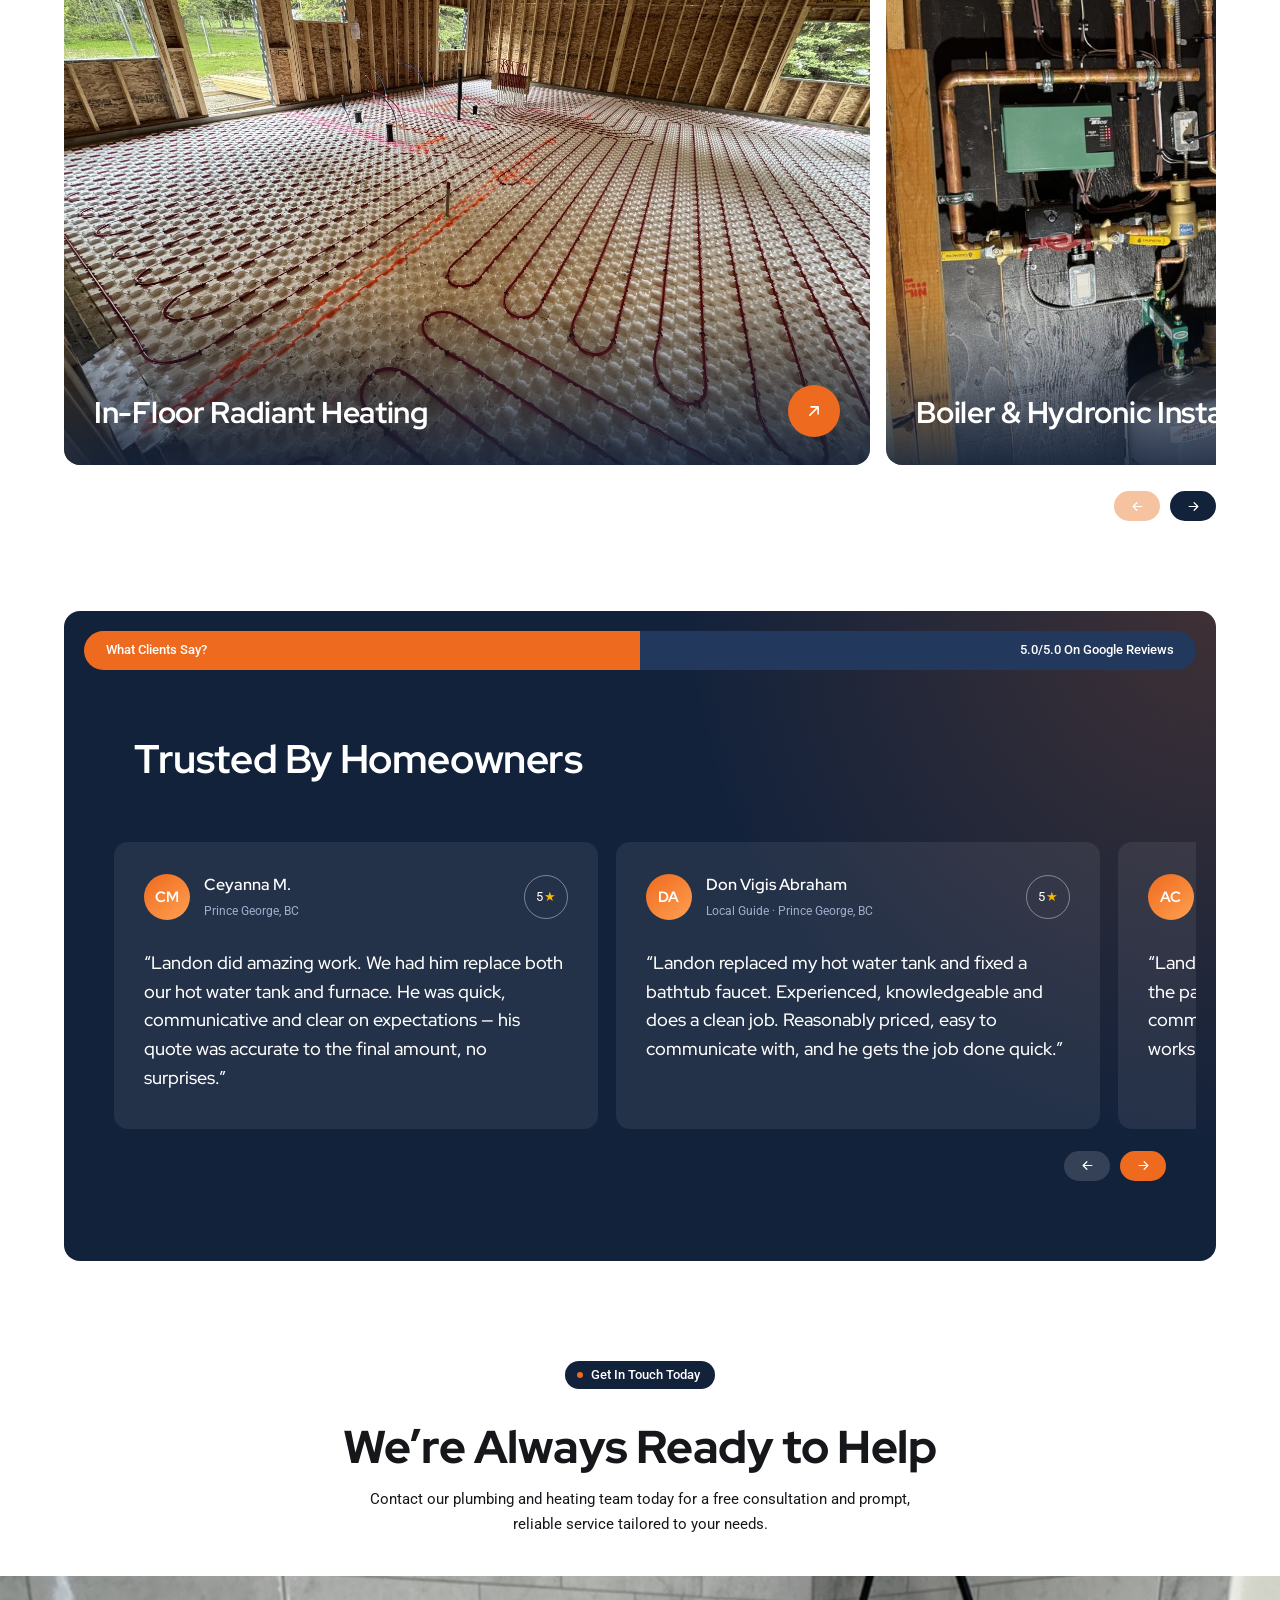
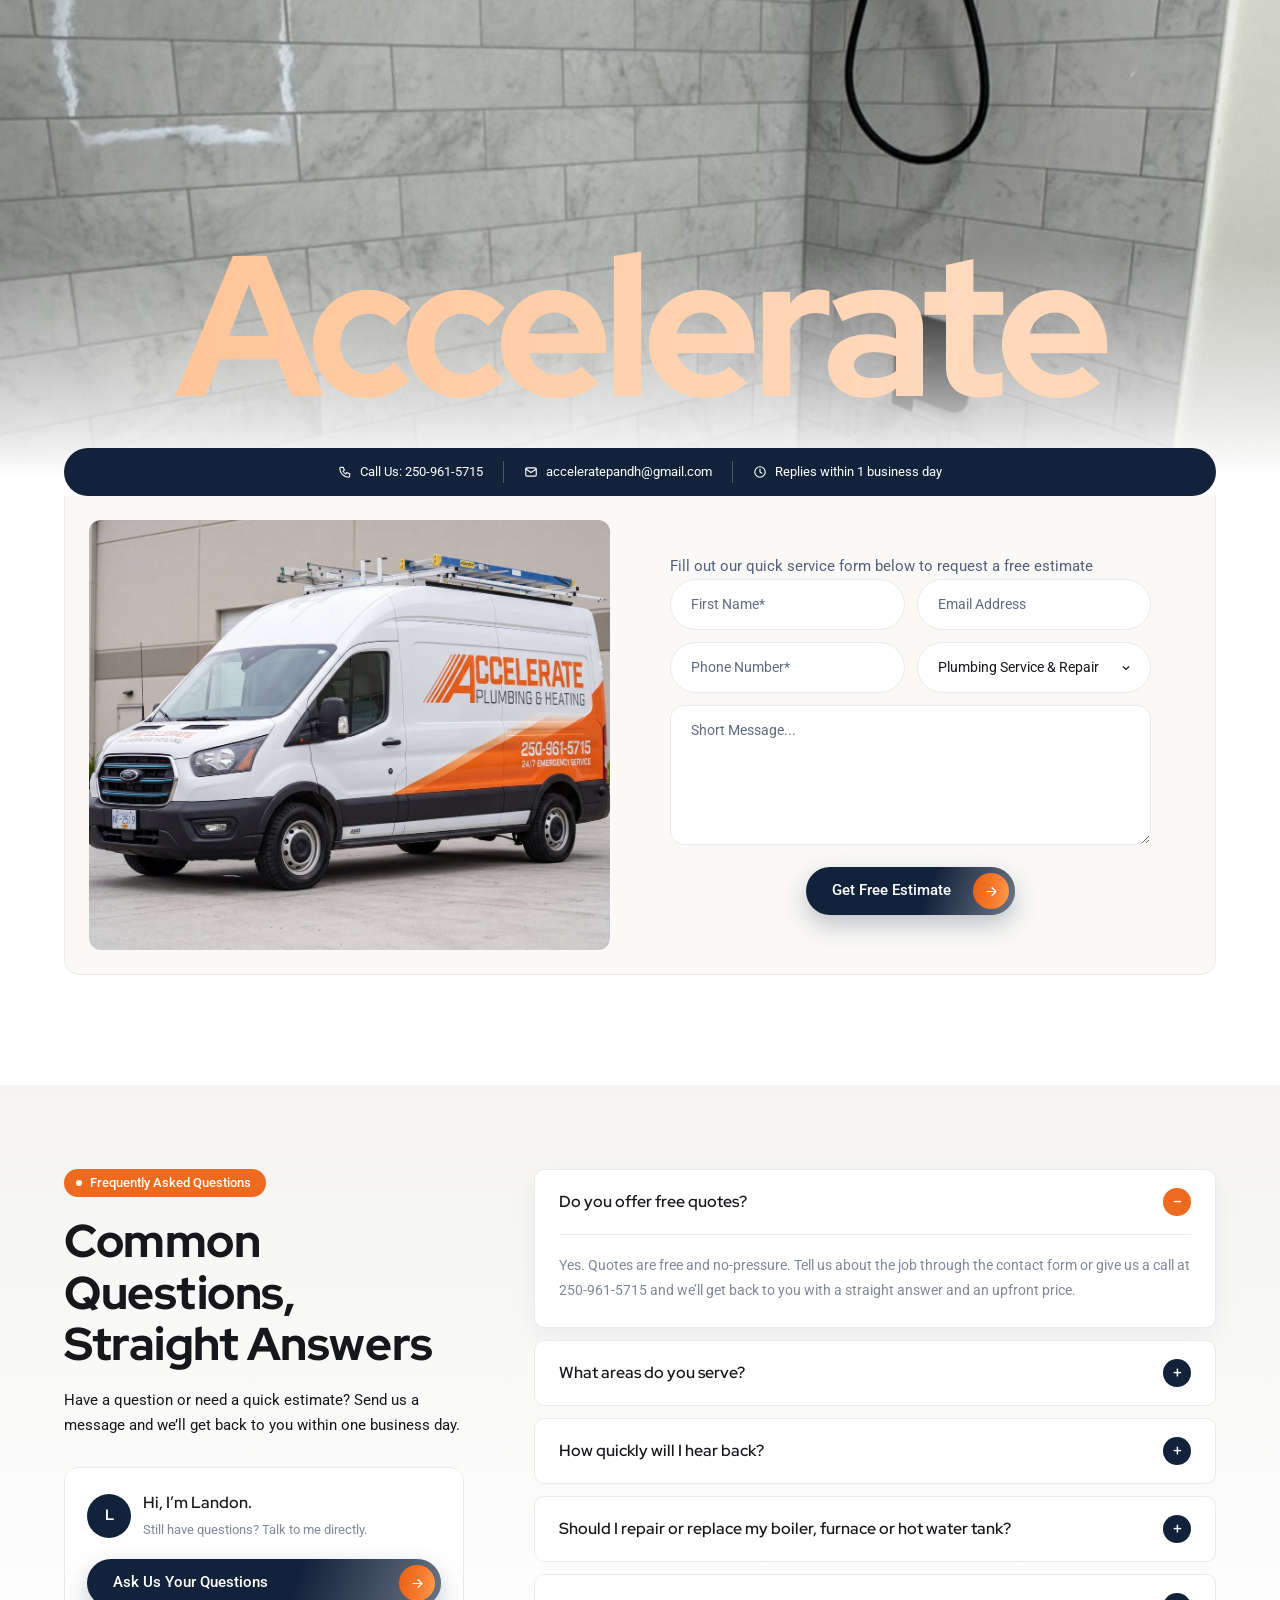
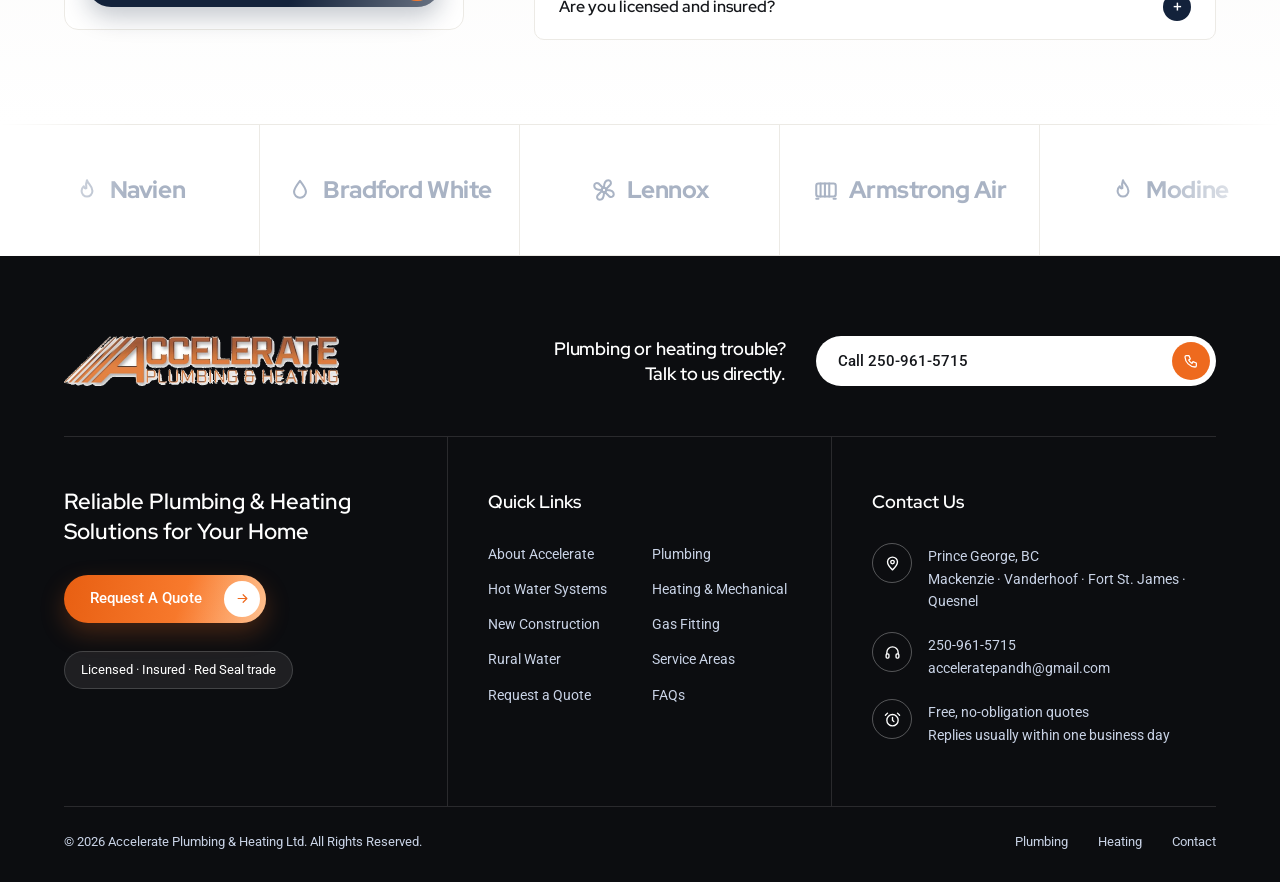
==== commit a6a57706: "Add files via upload" ====
--- a/index.html
+++ b/index.html
@@ -35,7 +35,6 @@
 
 <!-- FEATURE BAND -->
 <div class="band"><div class="band__strip">
-  <span class="band__badge"><svg viewBox="0 0 24 24" fill="none" stroke="currentColor" stroke-width="1.9" stroke-linecap="round" stroke-linejoin="round" aria-hidden="true"><path d="M12 3 4 6v6c0 4.5 3.3 8 8 9 4.7-1 8-4.5 8-9V6Z"/><path d="m9 12 2 2 4-4"/></svg></span>
   <div class="feat"><span class="icon-circle"><svg viewBox="0 0 24 24" fill="none" stroke="currentColor" stroke-width="1.9" stroke-linecap="round" stroke-linejoin="round" aria-hidden="true"><rect x="5" y="10" width="14" height="11" rx="2"/><path d="M8 10V7a4 4 0 0 1 8 0v3"/><path d="M12 14v3"/></svg></span><span>Honest, No-Pressure<br>Free Quotes</span></div>
   <div class="feat"><span class="icon-circle"><svg viewBox="0 0 24 24" fill="none" stroke="currentColor" stroke-width="1.9" stroke-linecap="round" stroke-linejoin="round" aria-hidden="true"><path d="M12 3 4 6v6c0 4.5 3.3 8 8 9 4.7-1 8-4.5 8-9V6Z"/><path d="m9 12 2 2 4-4"/></svg></span><span>Licensed &amp;<br>Fully Insured</span></div>
   <div class="feat"><span class="icon-circle"><svg viewBox="0 0 24 24" fill="none" stroke="currentColor" stroke-width="1.9" stroke-linecap="round" stroke-linejoin="round" aria-hidden="true"><circle cx="12" cy="8" r="4"/><path d="M5 21c.6-3.8 3.4-6 7-6s6.4 2.2 7 6"/><path d="m10 8 1.5 1.5L14 7"/></svg></span><span>Red Seal<br>Certified Trade</span></div>
@@ -159,7 +158,7 @@
   <div class="wm "><img src="finished-fixtures-tub.jpg" alt="Finished bathroom plumbing by Accelerate" loading="lazy"><div class="wm__text" aria-hidden="true">Accelerate</div></div>
   <div class="container reach__panel">
     <div class="reach__bar"><span><svg viewBox="0 0 24 24" fill="none" stroke="currentColor" stroke-width="1.9" stroke-linecap="round" stroke-linejoin="round" aria-hidden="true"><path d="M5 4h4l2 5-2.5 1.5a11 11 0 0 0 5 5L15 13l5 2v4a2 2 0 0 1-2 2A16 16 0 0 1 3 6a2 2 0 0 1 2-2"/></svg>Call Us: 250-961-5715</span><span><svg viewBox="0 0 24 24" fill="none" stroke="currentColor" stroke-width="1.9" stroke-linecap="round" stroke-linejoin="round" aria-hidden="true"><rect x="3" y="5" width="18" height="14" rx="2"/><path d="m3 7 9 6 9-6"/></svg>acceleratepandh@gmail.com</span><span><svg viewBox="0 0 24 24" fill="none" stroke="currentColor" stroke-width="1.9" stroke-linecap="round" stroke-linejoin="round" aria-hidden="true"><circle cx="12" cy="12" r="9"/><path d="M12 7v5l3 2"/></svg>Replies within 1 business day</span></div>
-    <div class="reach__card"><div class="img"><img src="tankless-water-heater.jpg" alt="Tankless water heater installed by Accelerate" loading="lazy"></div><div class="form-sm">
+    <div class="reach__card"><div class="img"><img src="company-van.jpg" alt="Accelerate Plumbing &amp; Heating service van" loading="lazy"></div><div class="form-sm">
   <form id="lead-form" novalidate>
     <p>Fill out our quick service form below to request a free estimate</p>
     <div class="fgrid">
--- a/styles.css
+++ b/styles.css
@@ -964,3 +964,8 @@
   .step .icon-circle,.step:last-child .icon-circle{position:static;margin-top:28px}
   .step h3{margin-top:20px}
 }
+
+/* shield badge removed: band content starts at the page gutter */
+.band__strip::before,.band__badge{display:none}
+.band__strip{padding-left:var(--gut)}
+.reach__card .img img{object-position:50% 50%}
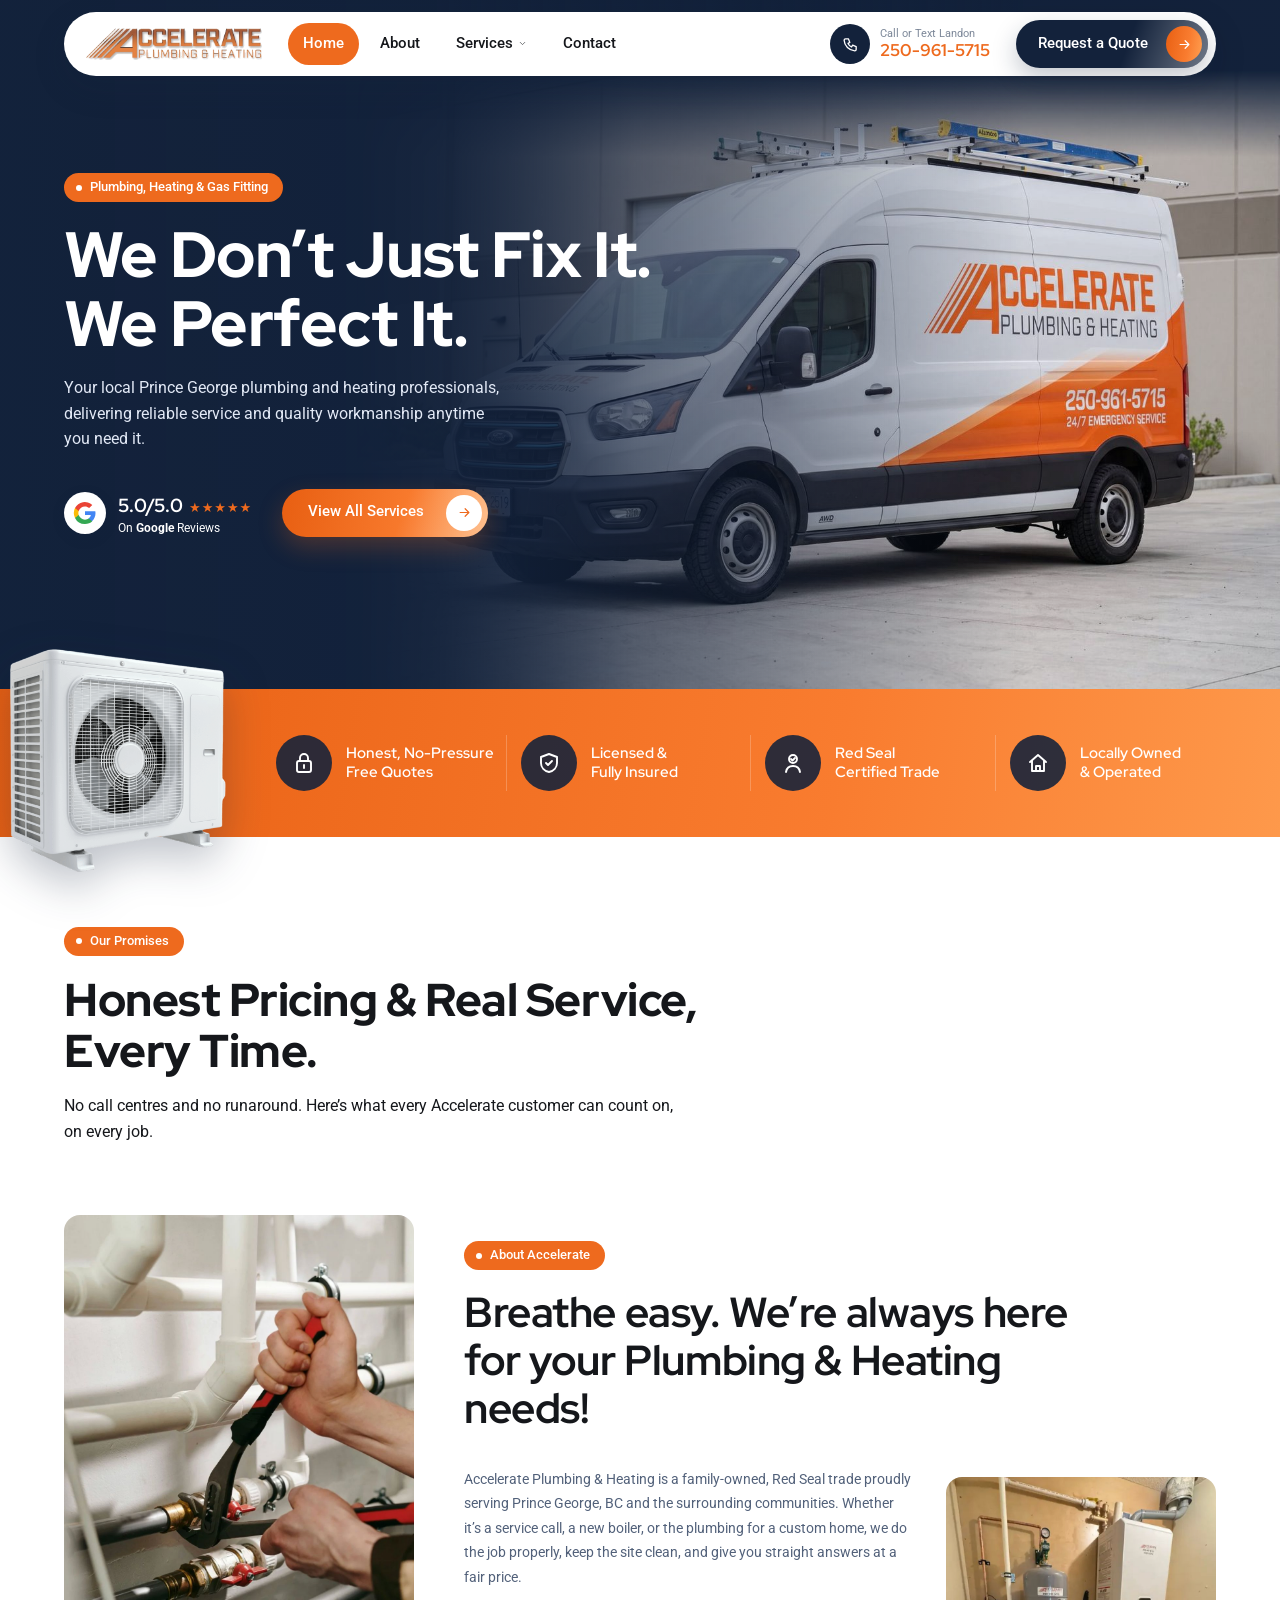
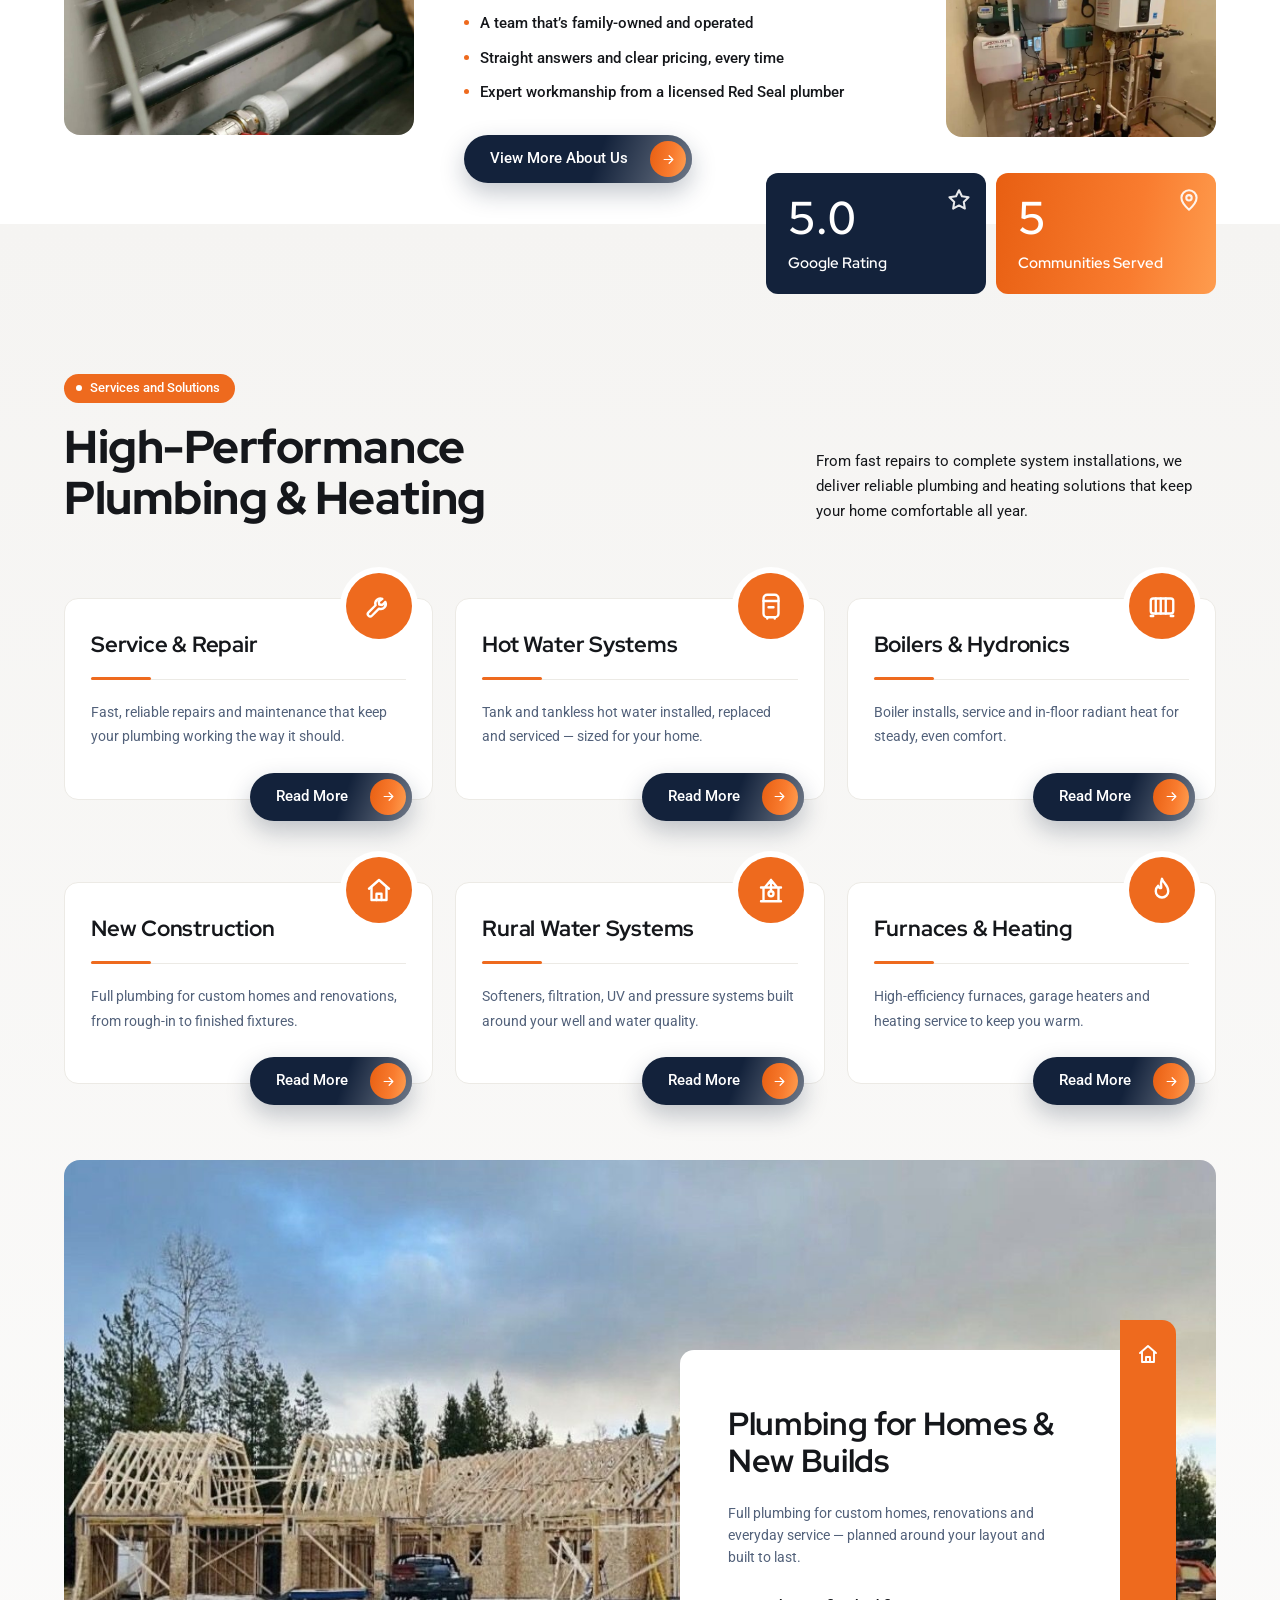
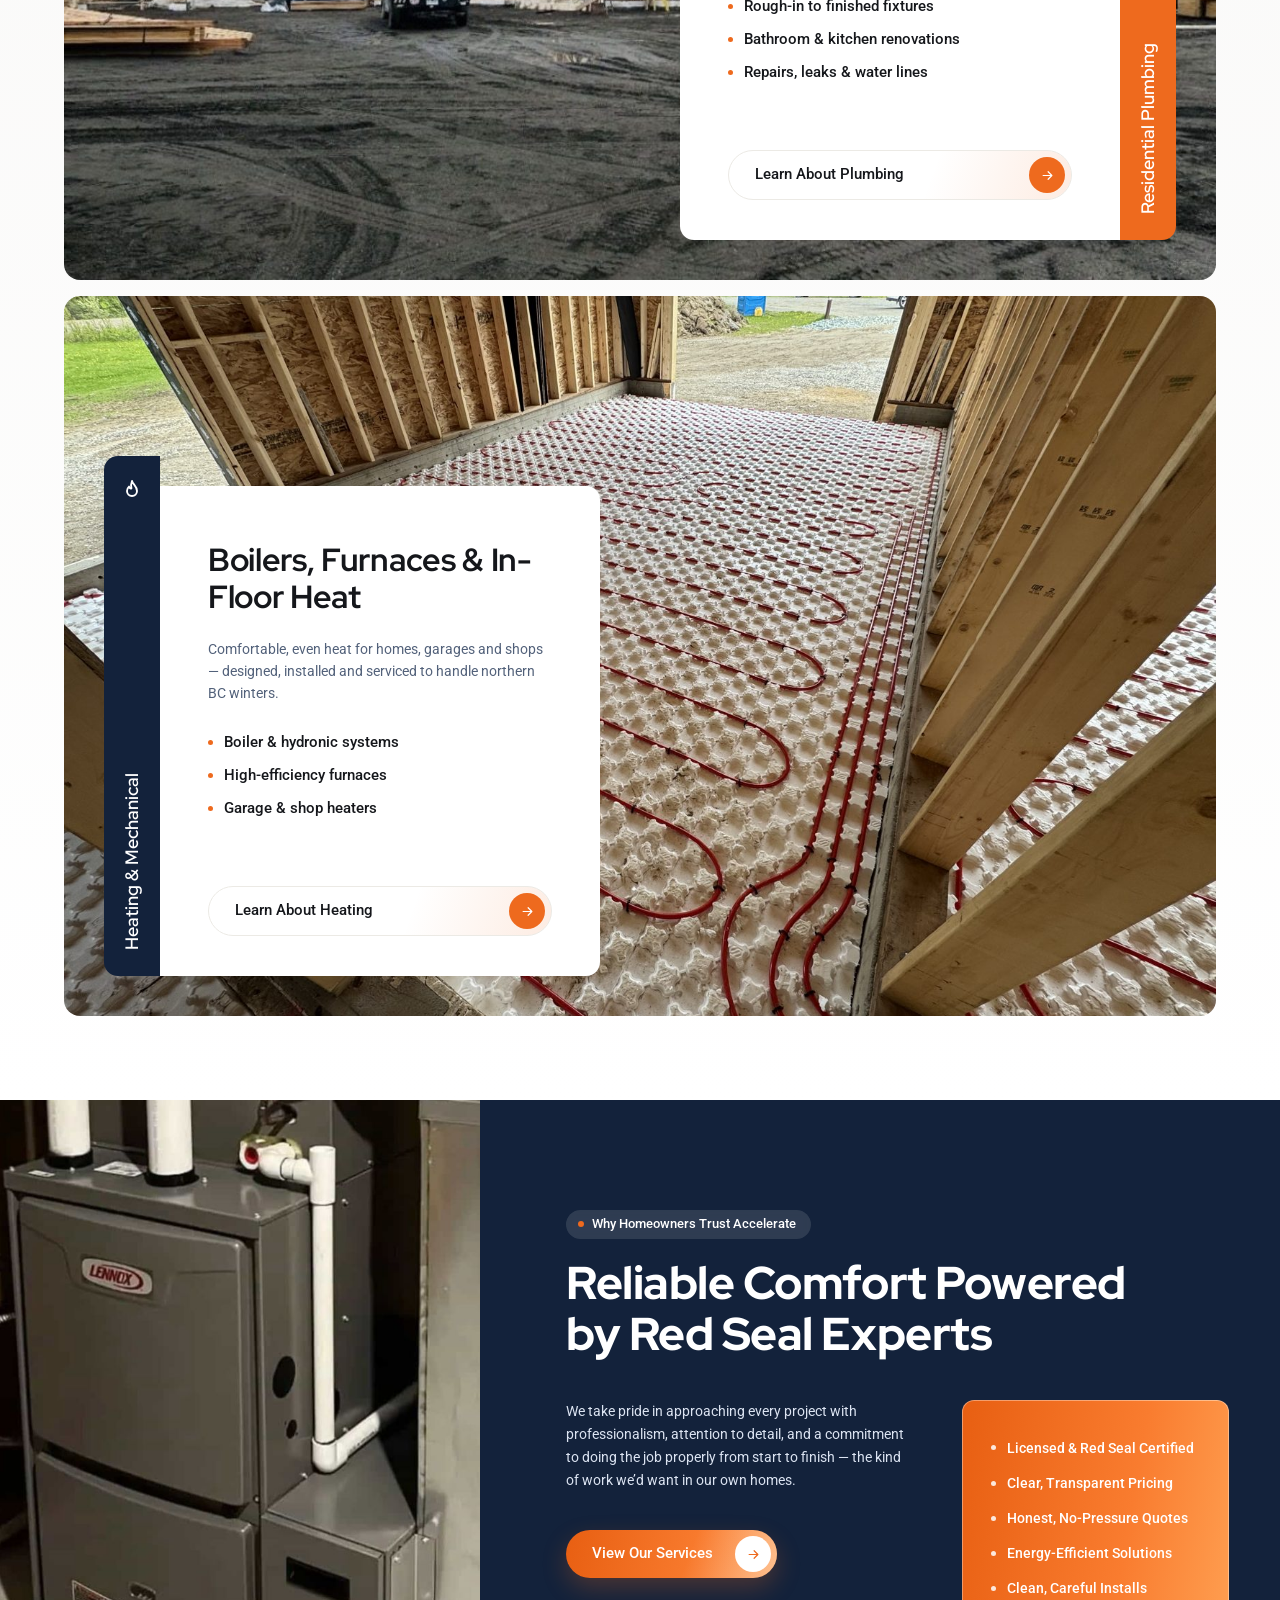
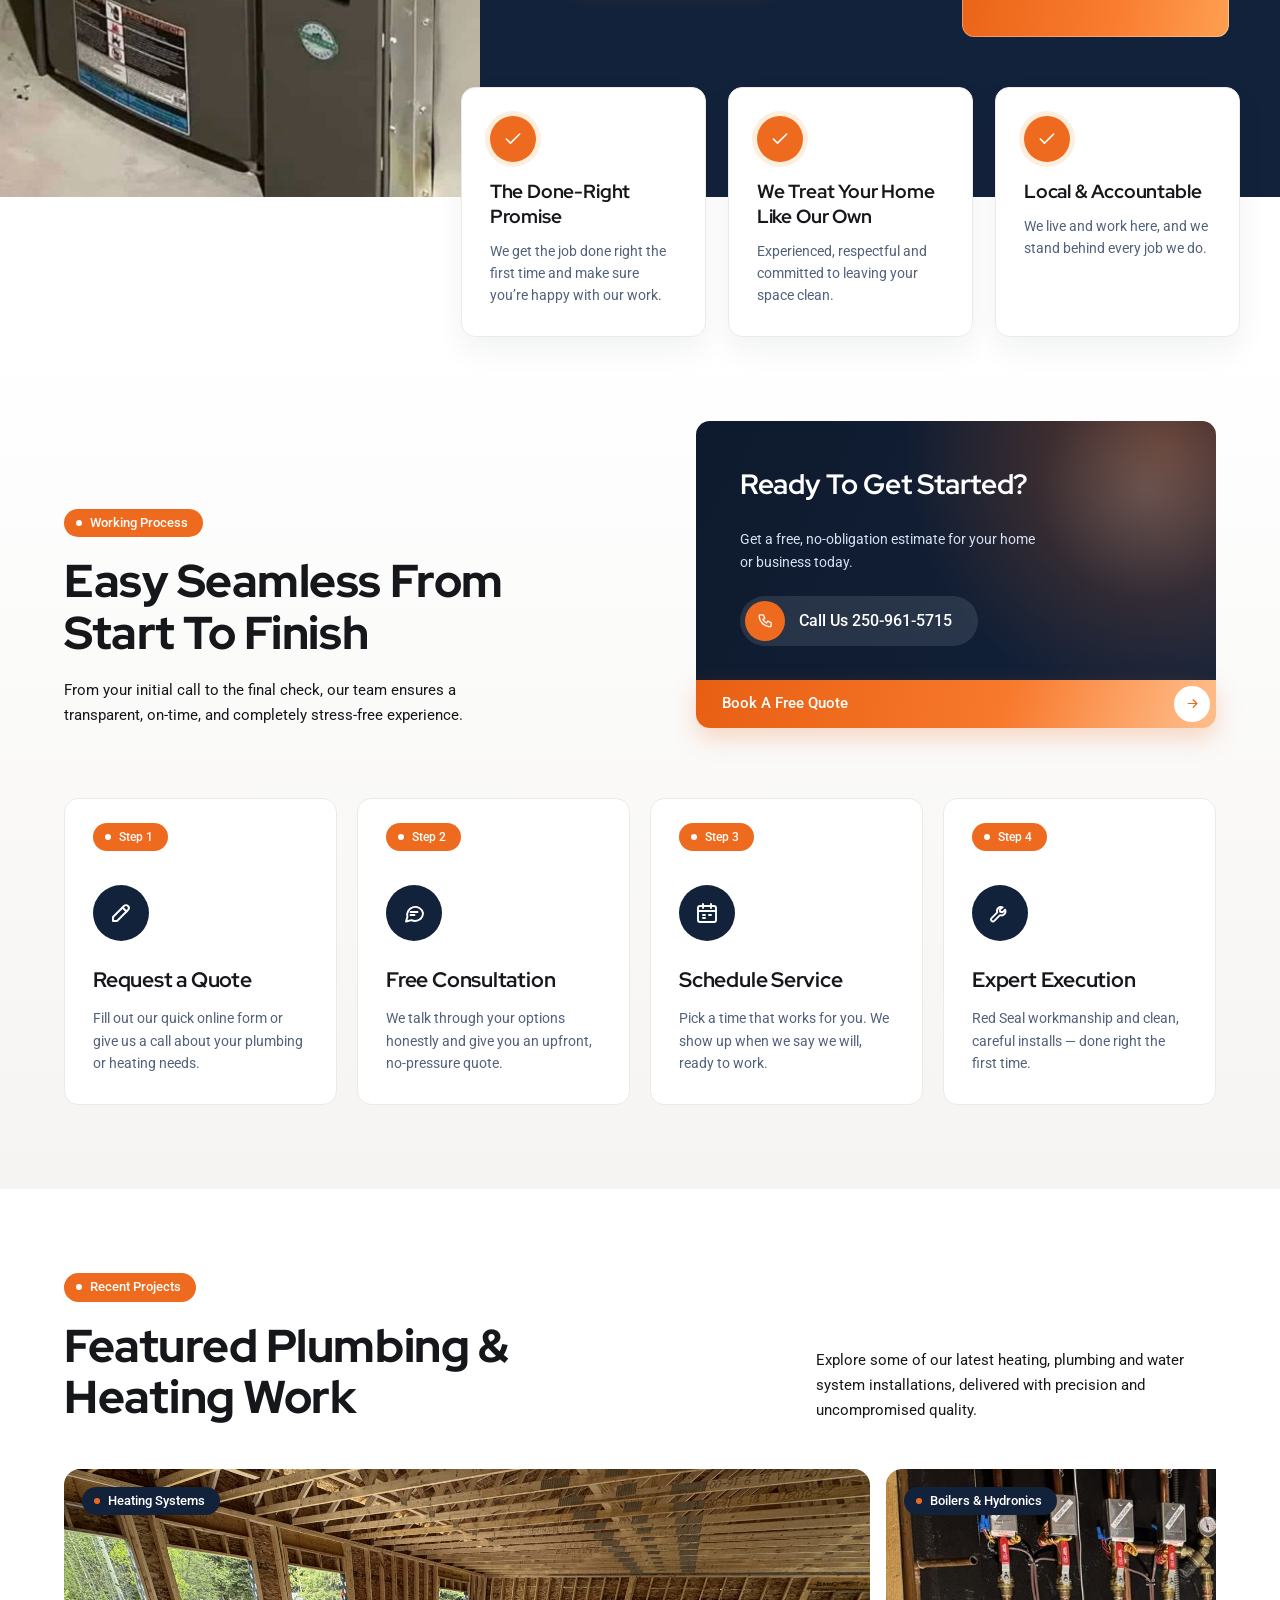
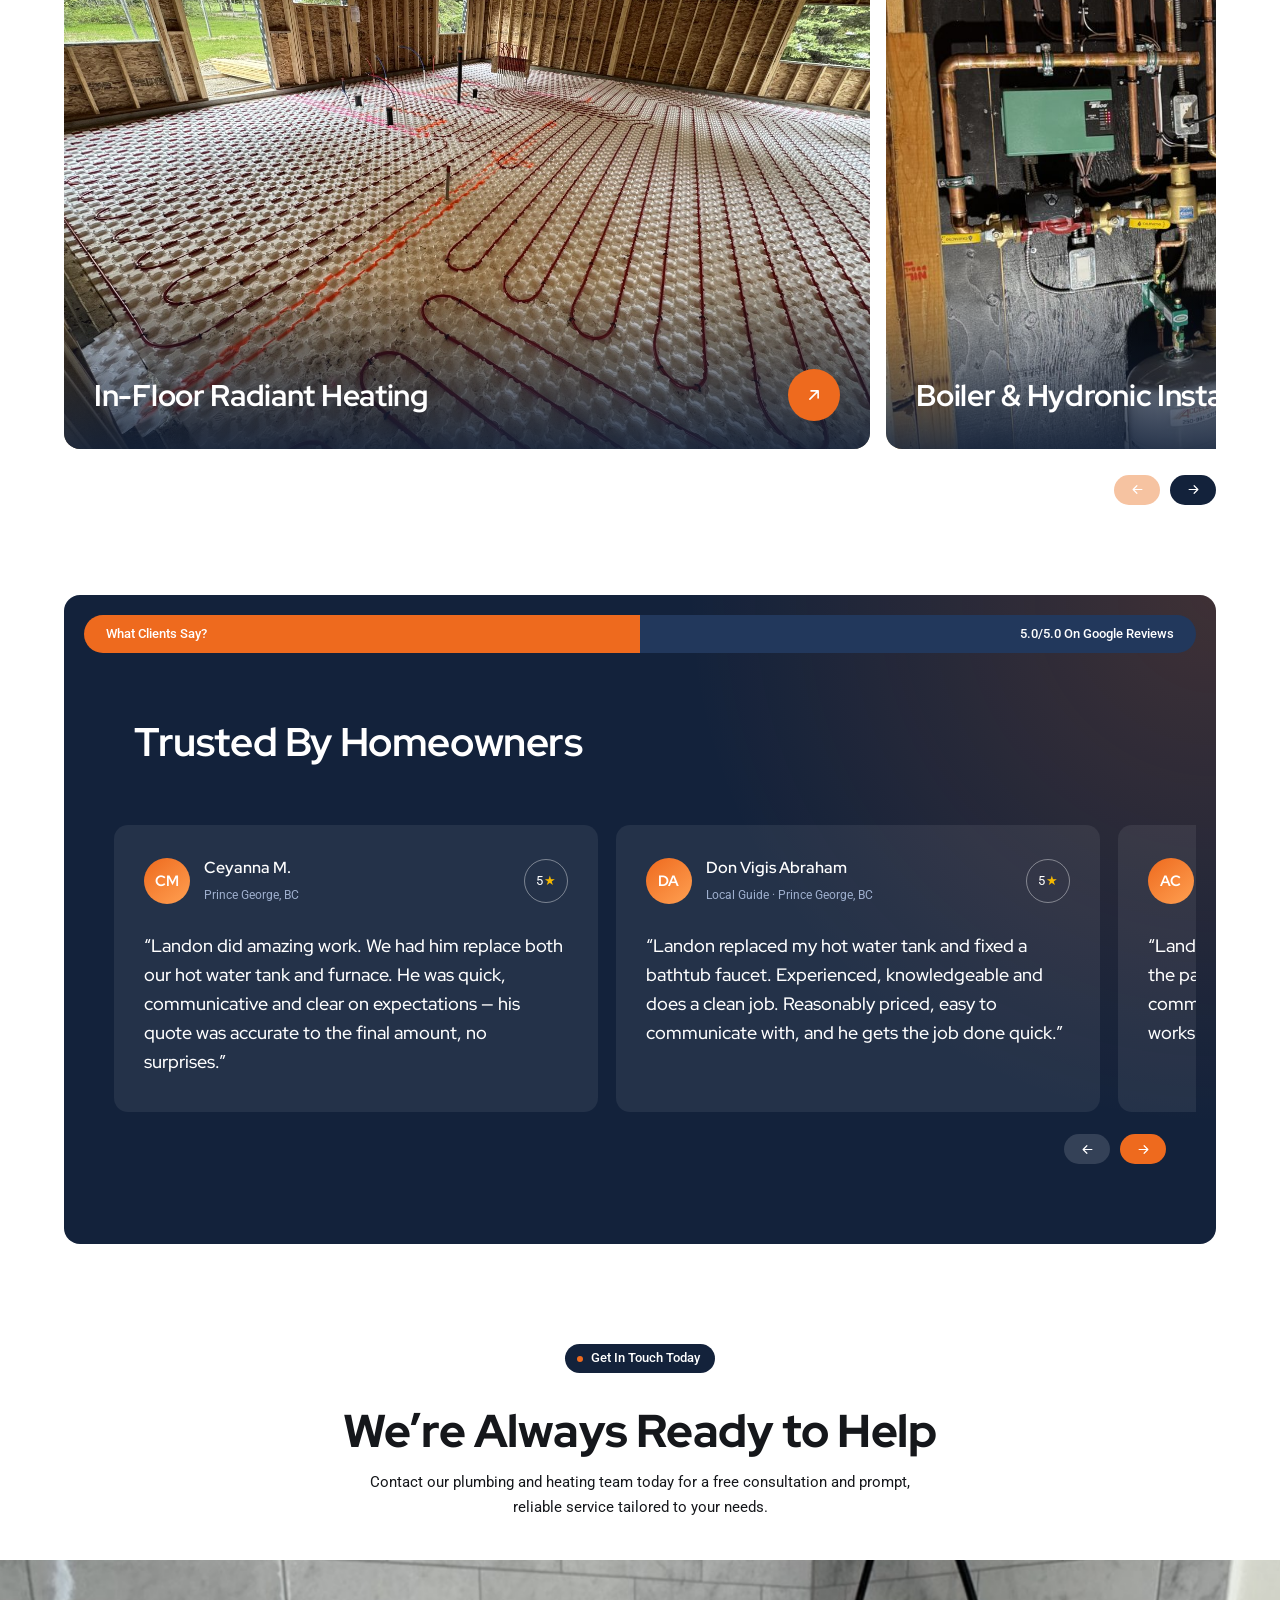
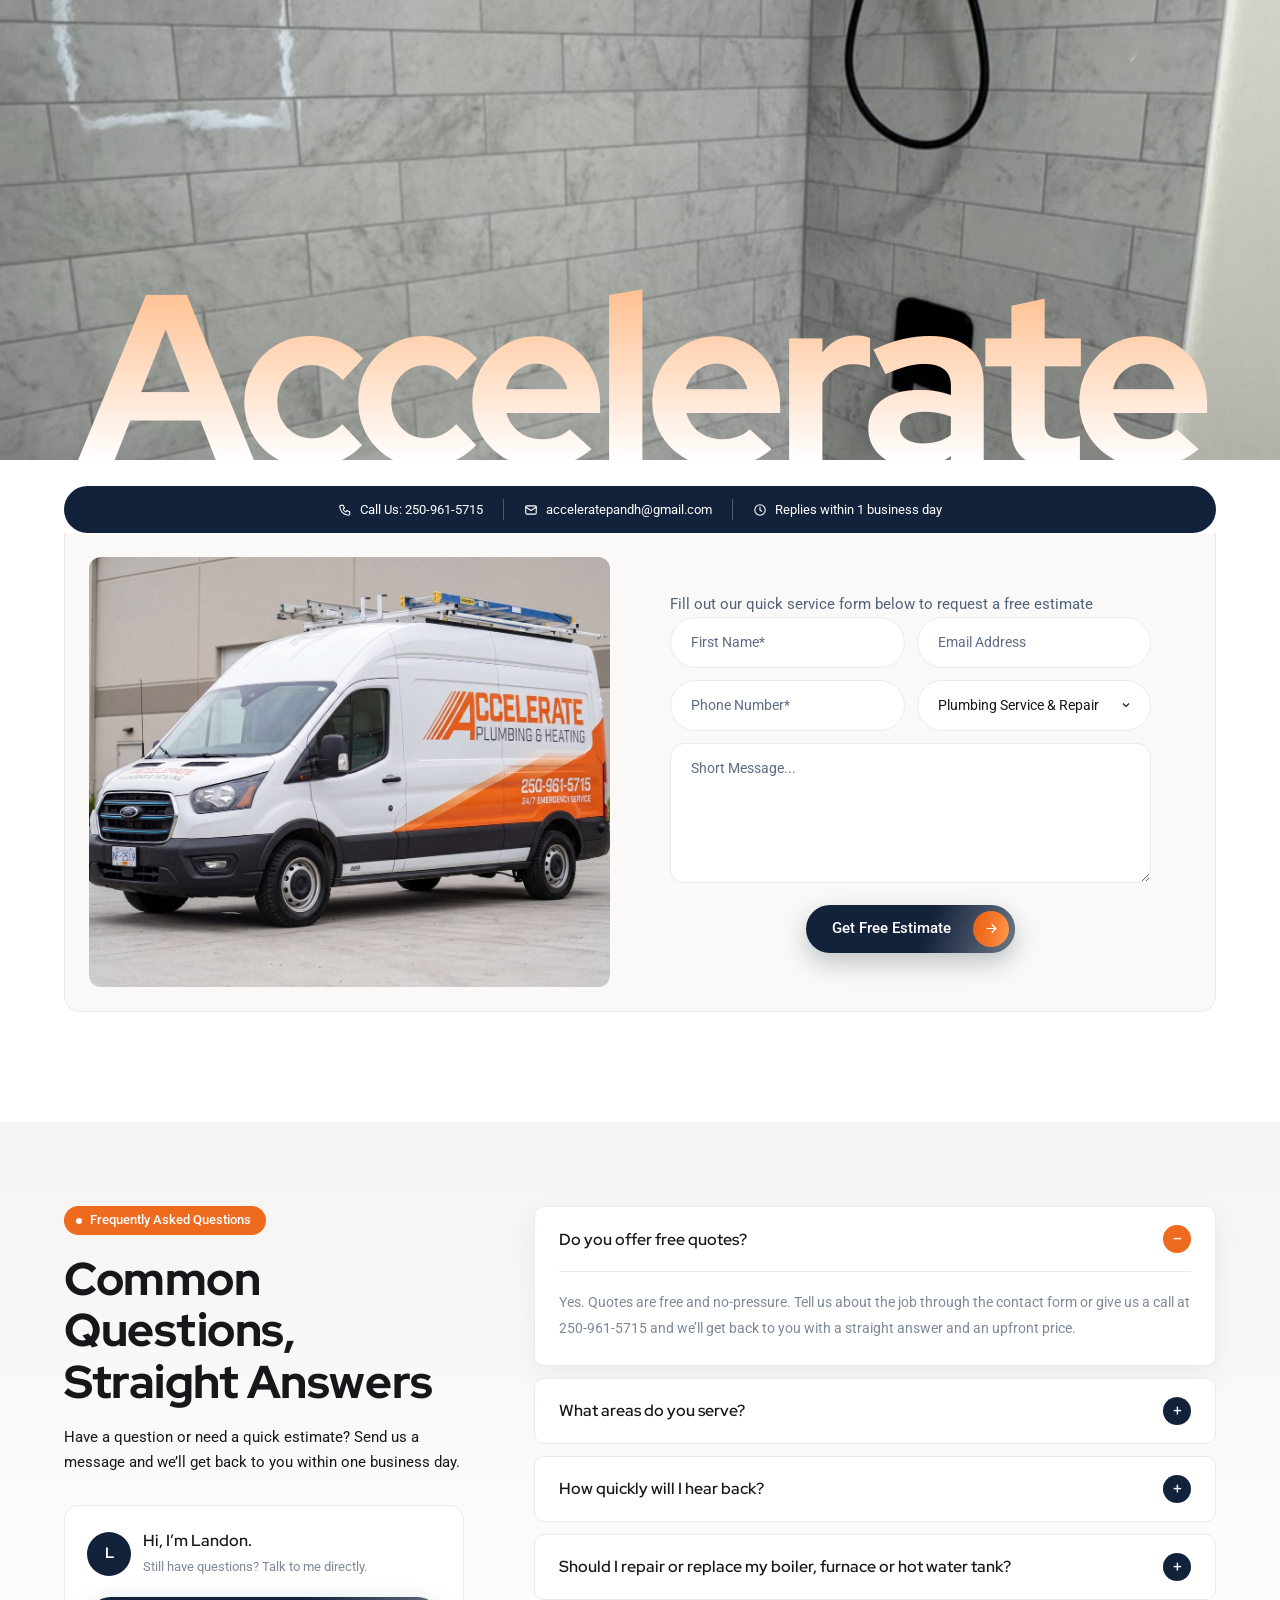
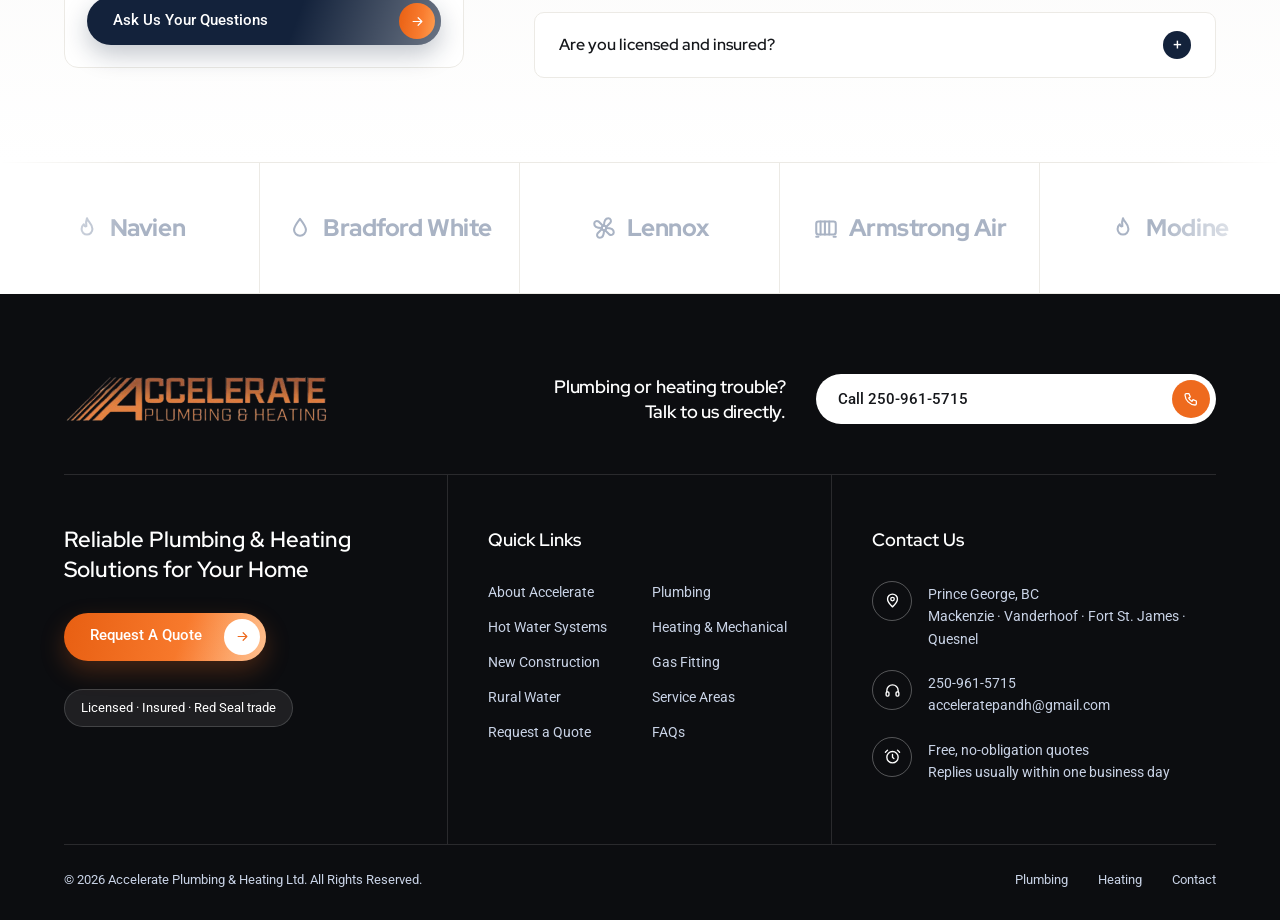
==== commit 049f10b6: "Add files via upload" ====
--- a/index.html
+++ b/index.html
@@ -34,7 +34,7 @@
 </section>
 
 <!-- FEATURE BAND -->
-<div class="band"><div class="band__strip">
+<div class="band"><img class="band__img" src="ac-unit.png" alt="" aria-hidden="true"><div class="band__strip">
   <div class="feat"><span class="icon-circle"><svg viewBox="0 0 24 24" fill="none" stroke="currentColor" stroke-width="1.9" stroke-linecap="round" stroke-linejoin="round" aria-hidden="true"><rect x="5" y="10" width="14" height="11" rx="2"/><path d="M8 10V7a4 4 0 0 1 8 0v3"/><path d="M12 14v3"/></svg></span><span>Honest, No-Pressure<br>Free Quotes</span></div>
   <div class="feat"><span class="icon-circle"><svg viewBox="0 0 24 24" fill="none" stroke="currentColor" stroke-width="1.9" stroke-linecap="round" stroke-linejoin="round" aria-hidden="true"><path d="M12 3 4 6v6c0 4.5 3.3 8 8 9 4.7-1 8-4.5 8-9V6Z"/><path d="m9 12 2 2 4-4"/></svg></span><span>Licensed &amp;<br>Fully Insured</span></div>
   <div class="feat"><span class="icon-circle"><svg viewBox="0 0 24 24" fill="none" stroke="currentColor" stroke-width="1.9" stroke-linecap="round" stroke-linejoin="round" aria-hidden="true"><circle cx="12" cy="8" r="4"/><path d="M5 21c.6-3.8 3.4-6 7-6s6.4 2.2 7 6"/><path d="m10 8 1.5 1.5L14 7"/></svg></span><span>Red Seal<br>Certified Trade</span></div>
@@ -198,7 +198,7 @@
 <footer class="footer">
   <div class="container">
     <div class="footer__top">
-      <a href="index.html"><img src="logo.png" alt="Accelerate Plumbing &amp; Heating"></a>
+      <a href="index.html"><img src="footer-logo.png" alt="Accelerate Plumbing &amp; Heating"></a>
       <div class="footer__cta"><h4>Plumbing or heating trouble?<br>Talk to us directly.</h4>
         <a href="tel:+12509615715" class="footer__pill">Call 250-961-5715<i><svg viewBox="0 0 24 24" fill="none" stroke="currentColor" stroke-width="1.9" stroke-linecap="round" stroke-linejoin="round" aria-hidden="true"><path d="M5 4h4l2 5-2.5 1.5a11 11 0 0 0 5 5L15 13l5 2v4a2 2 0 0 1-2 2A16 16 0 0 1 3 6a2 2 0 0 1 2-2"/></svg></i></a></div>
     </div>
--- a/styles.css
+++ b/styles.css
@@ -969,3 +969,47 @@
 .band__strip::before,.band__badge{display:none}
 .band__strip{padding-left:var(--gut)}
 .reach__card .img img{object-position:50% 50%}
+
+/* hero photo: zoomed out so the whole van shows (desktop); mobile keeps the full-bleed crop */
+@media (min-width:981px){
+  .hero__bg{background:var(--navy)}
+  .hero__bg img{position:absolute;right:0;bottom:0;top:auto;left:auto;width:auto;max-width:none;height:calc(100% - 70px);object-fit:cover;
+    -webkit-mask-image:linear-gradient(90deg,transparent 0,#000 30%),linear-gradient(180deg,transparent 0,#000 14%);
+    -webkit-mask-composite:source-in;
+    mask-image:linear-gradient(90deg,transparent 0,#000 30%),linear-gradient(180deg,transparent 0,#000 14%);
+    mask-composite:intersect}
+}
+
+/* about: heading lines up with the paragraph and bullets below it */
+.about__body .head{padding-left:0}
+.about__body .head h2{max-width:640px}
+
+/* ===== feature band: AC unit overhangs the strip on the left ===== */
+.band__img{position:absolute;left:max(8px,calc(var(--gut) - 30px));top:-40px;width:216px;height:auto;z-index:4;
+  filter:drop-shadow(0 16px 22px rgba(19,34,59,.28));pointer-events:none}
+.band__strip{padding-top:46px;padding-bottom:46px;padding-left:calc(var(--gut) + 222px)}
+.band .feat{padding:0 14px}
+.band .feat .icon-circle{width:56px;height:56px}
+.band .feat .icon-circle svg{width:24px;height:24px}
+.band .feat span:not(.icon-circle){font-size:14.5px}
+.band .feat span:not(.icon-circle){white-space:nowrap}
+@media (max-width:1180px){
+  .band__img{width:170px;top:-30px}
+  .band__strip{padding-left:calc(var(--gut) + 186px)}
+  .band .feat span:not(.icon-circle){white-space:normal}
+}
+@media (max-width:980px){
+  .band__img{display:none}
+  .band__strip{padding:28px 24px}
+}
+
+/* ===== watermark lettering: static, white-to-orange, sits flush on the photo's bottom edge ===== */
+.wm::after{display:none}
+.wm__text,.reach .wm__text{animation:none !important;transform:none !important;will-change:auto;
+  font-size:clamp(80px,19vw,470px);
+  bottom:-.165em;
+  background:linear-gradient(180deg,#ffbf8f 12%,#ffe2cc 52%,#ffffff 84%);
+  -webkit-background-clip:text;background-clip:text;color:transparent}
+
+/* contact bar sits under the photo so it never covers the watermark lettering */
+.reach__panel{margin-top:26px}
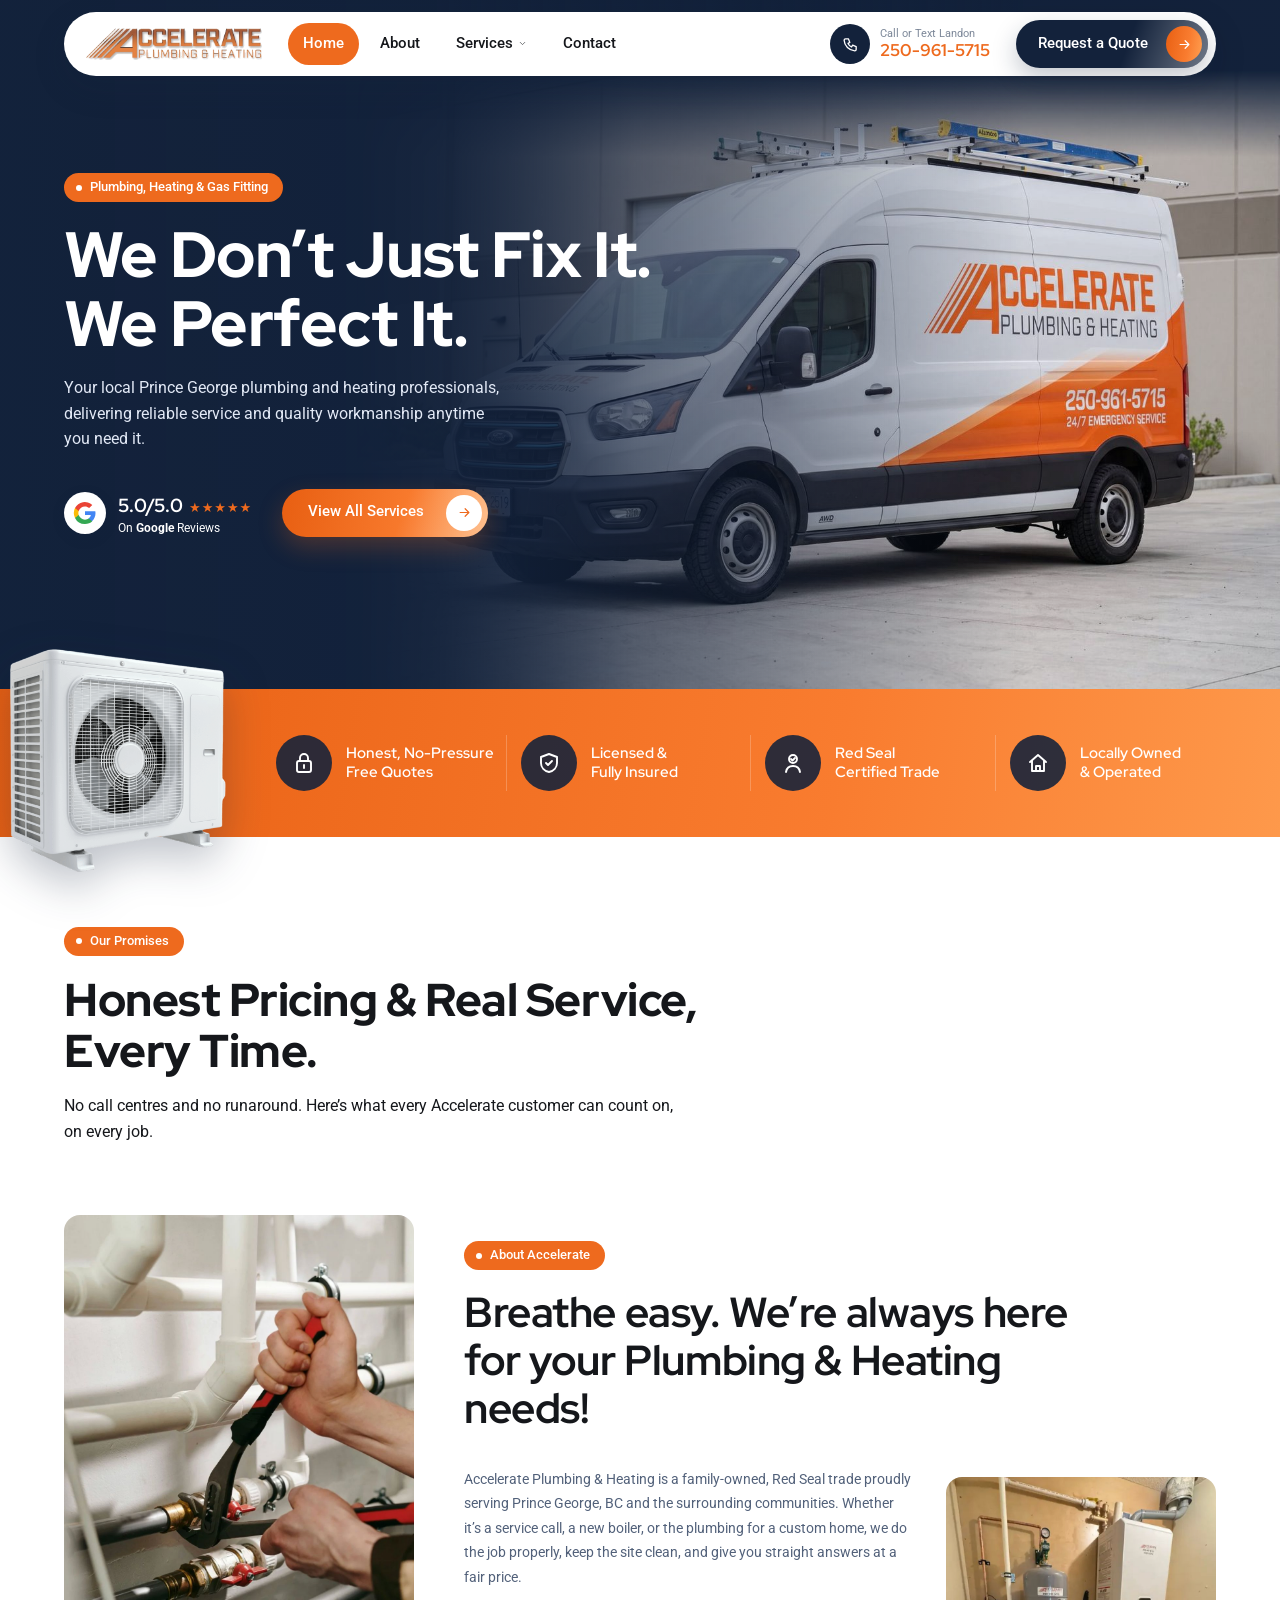
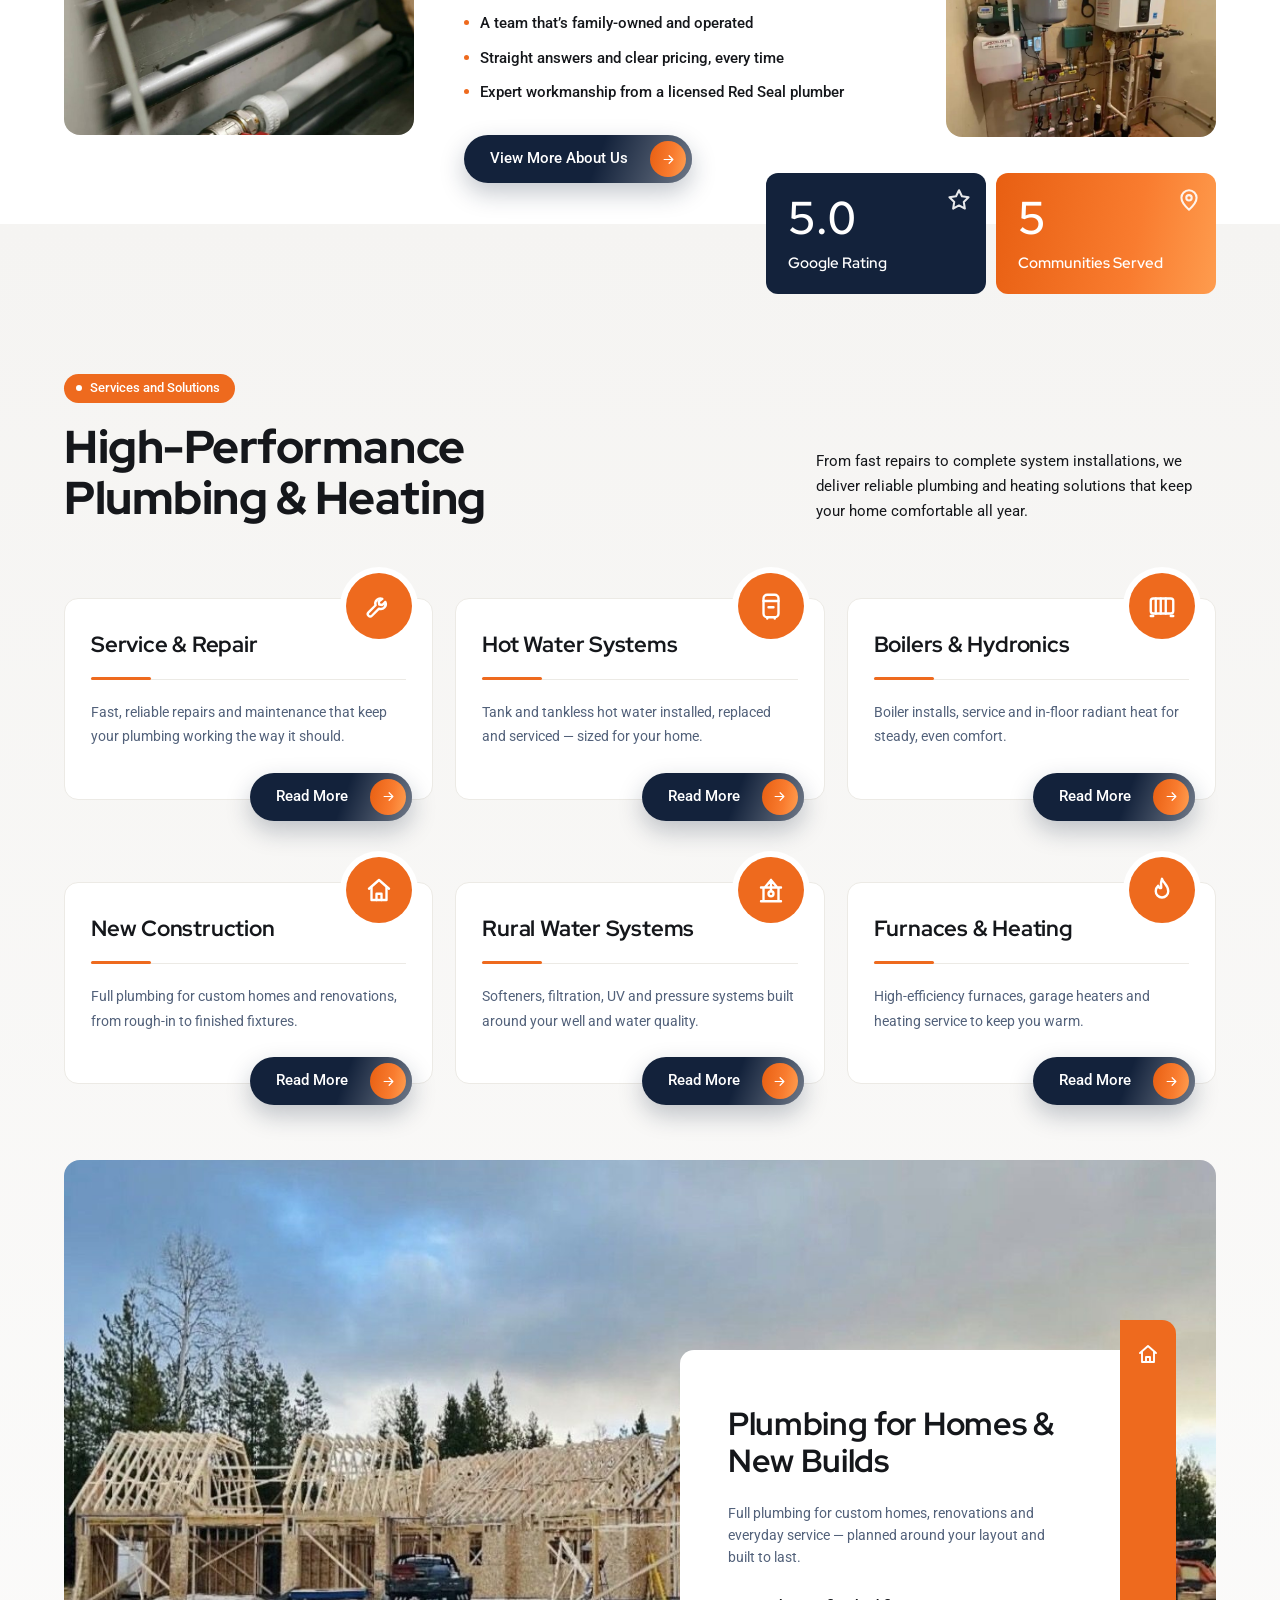
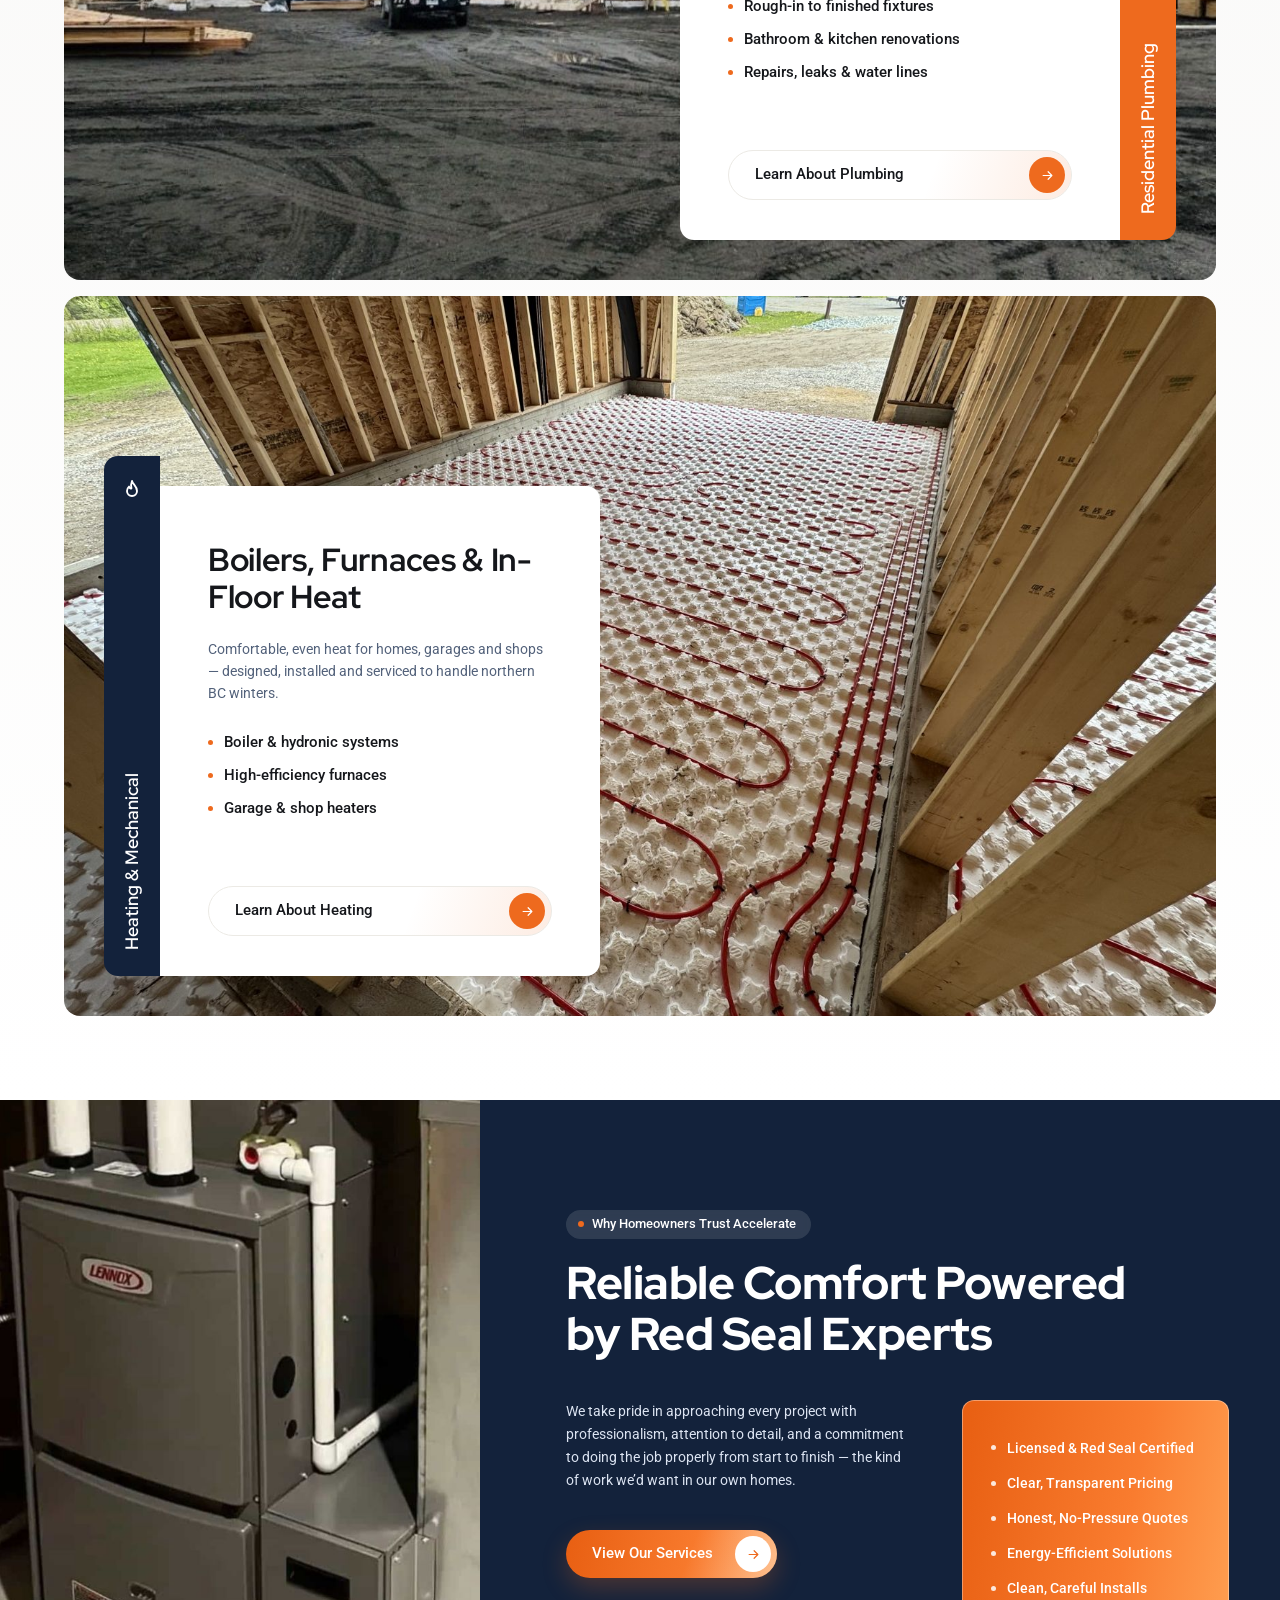
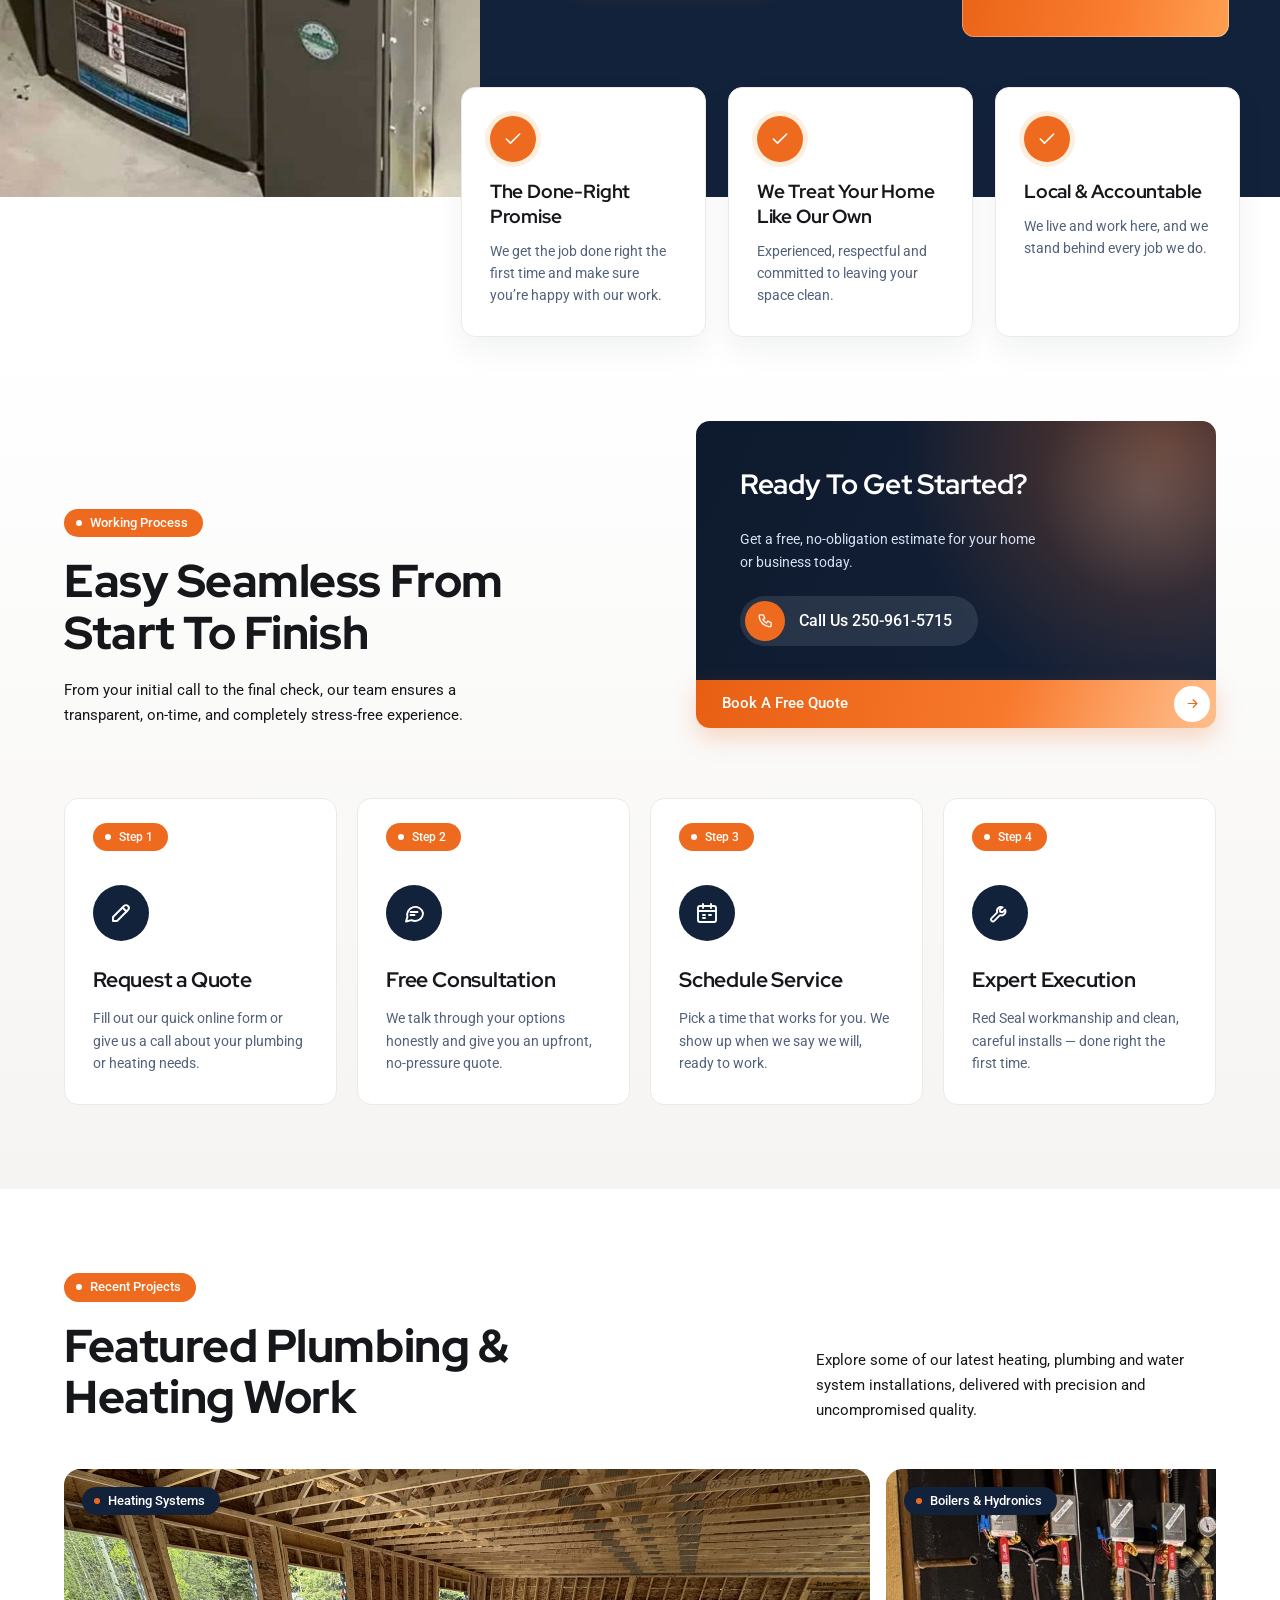
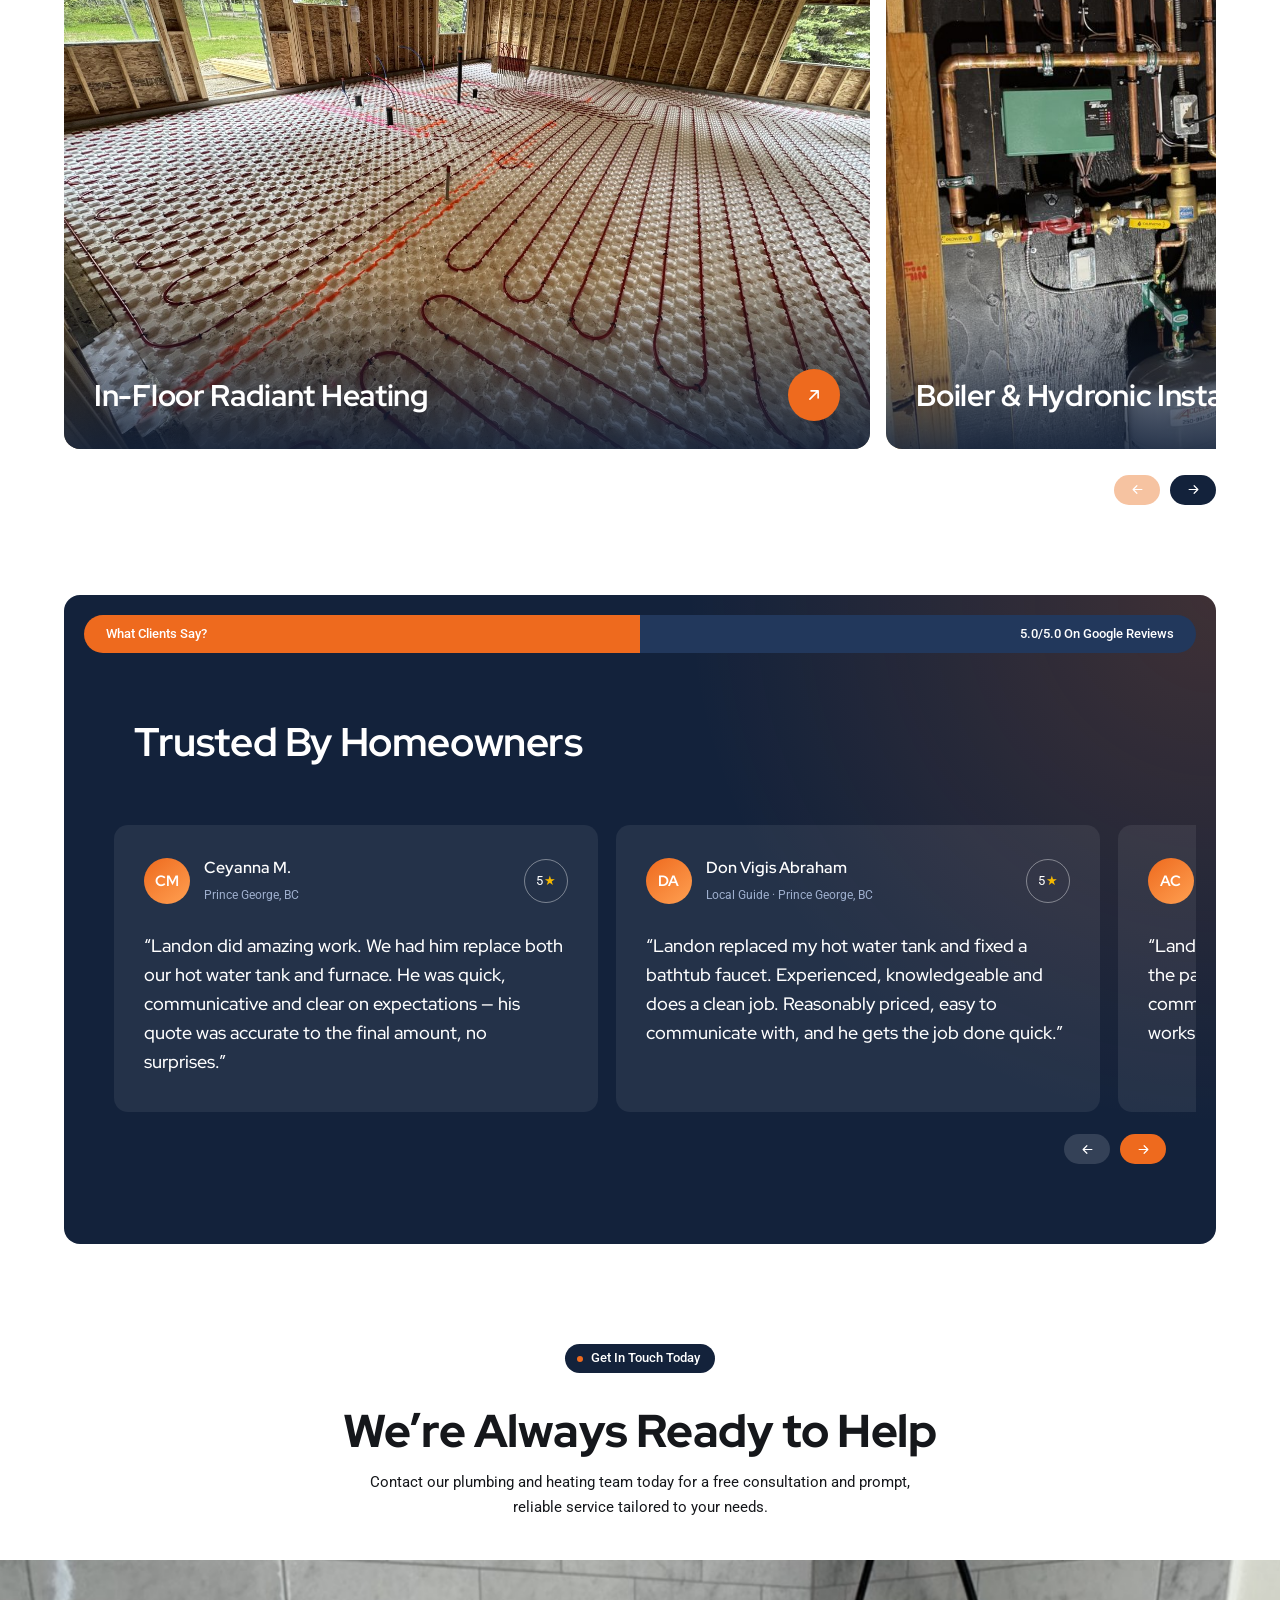
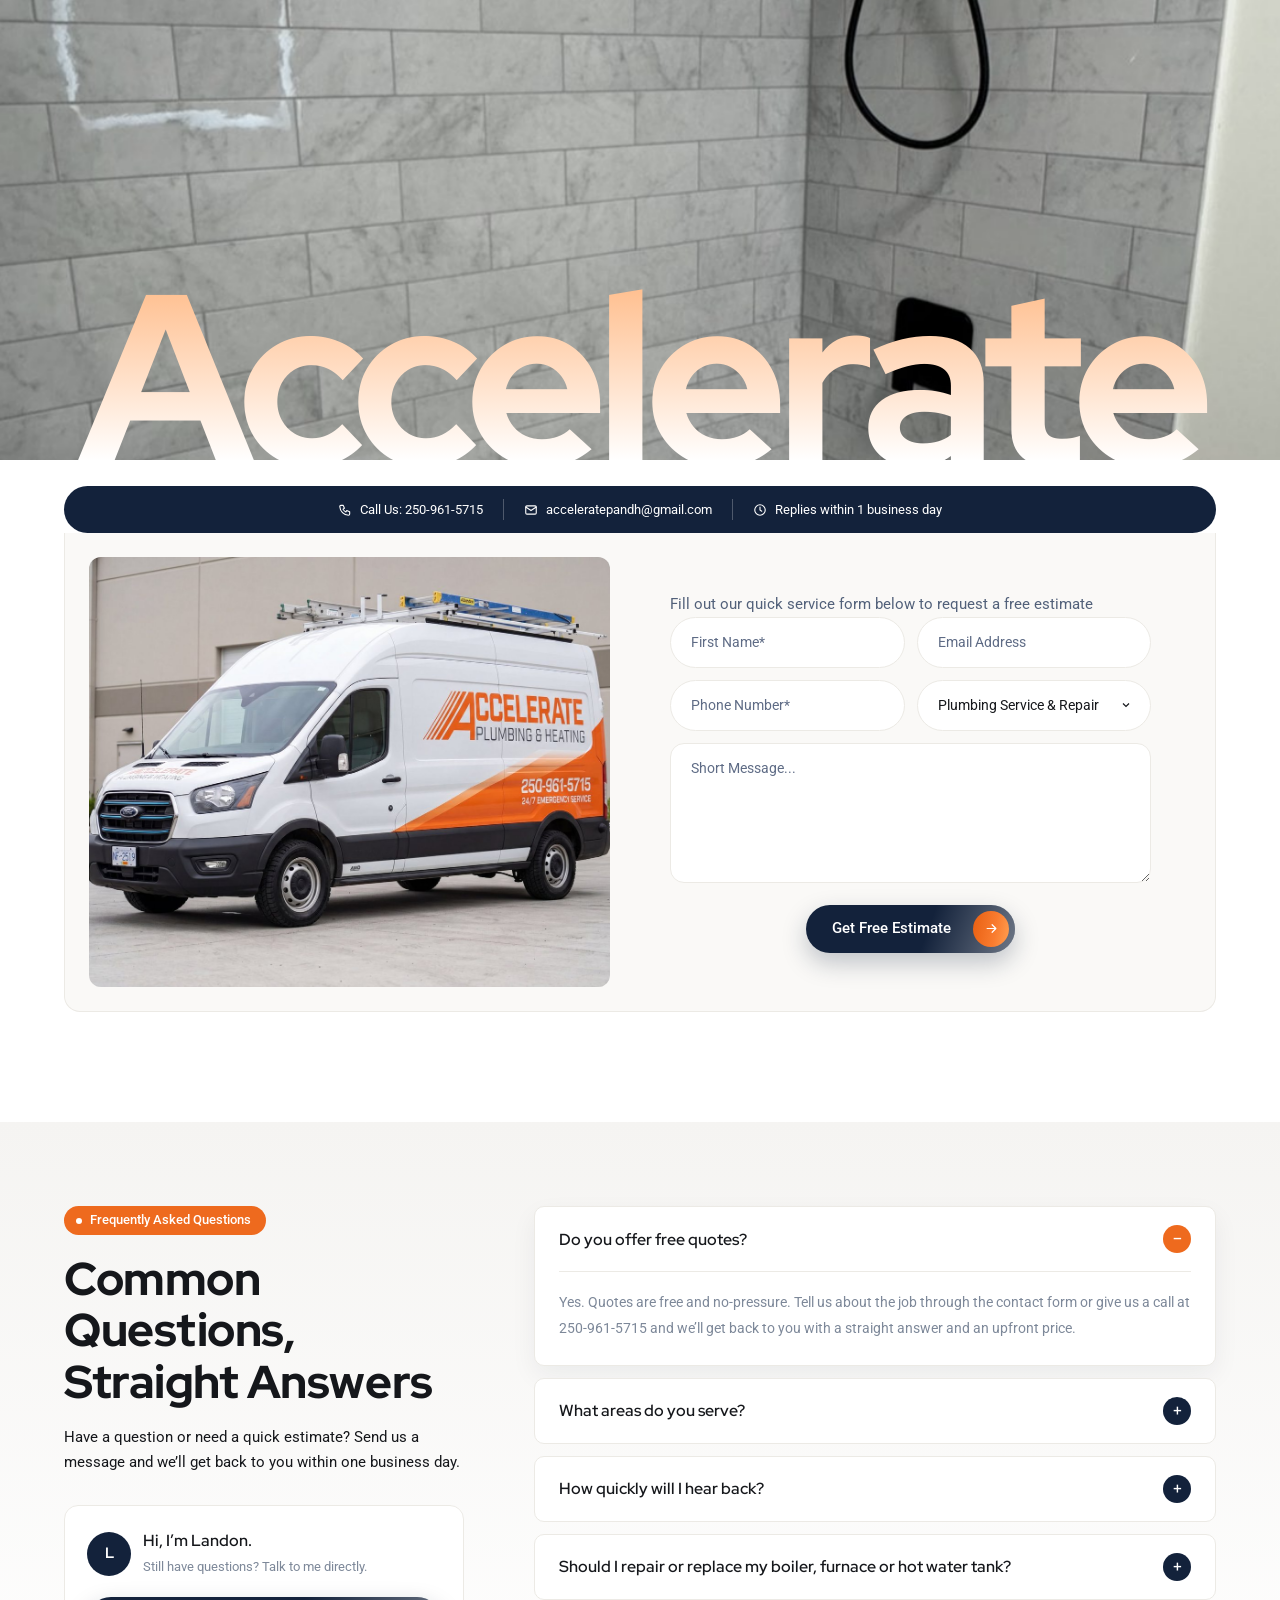
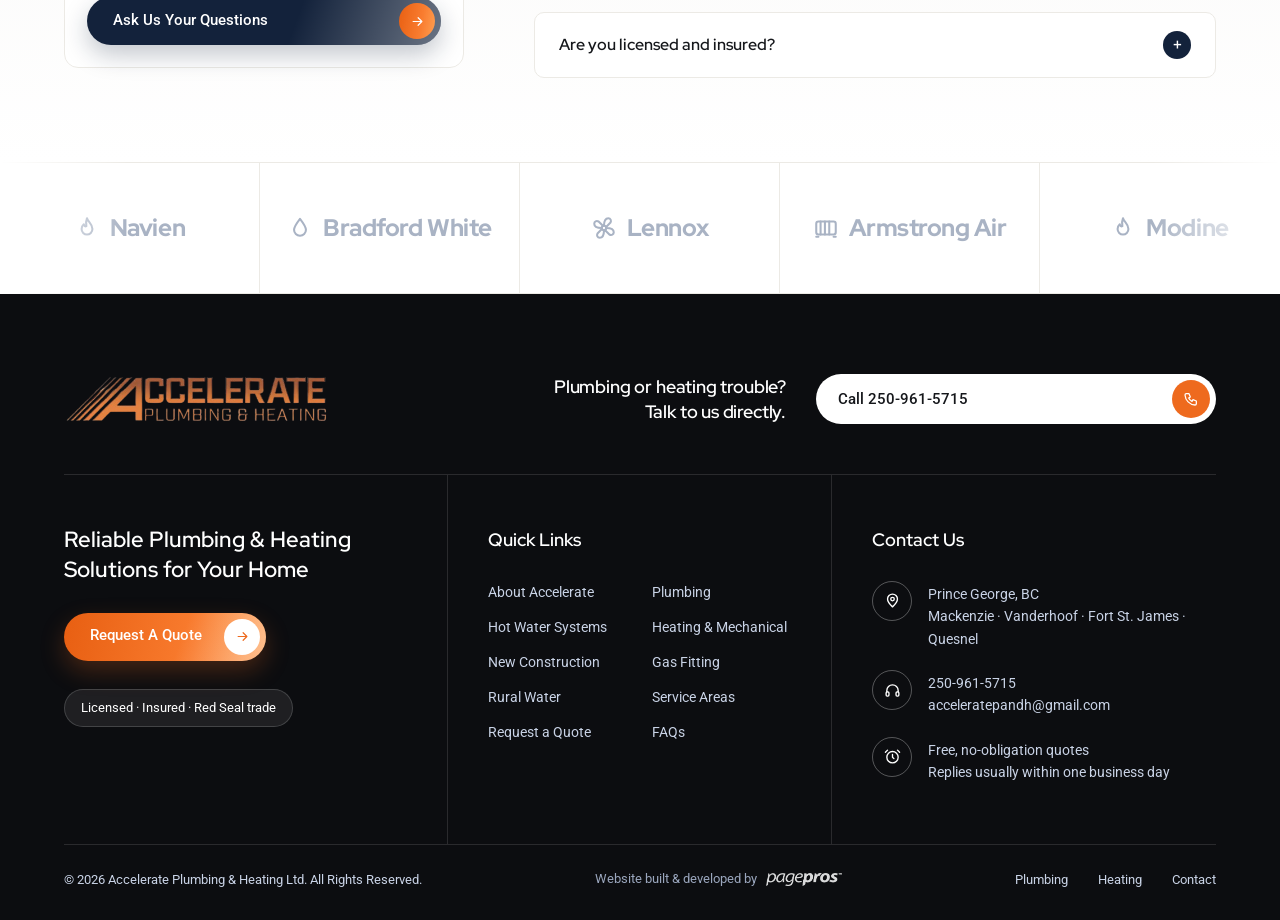
==== commit 0938ef41: "Add files via upload" ====
--- a/index.html
+++ b/index.html
@@ -218,6 +218,7 @@
         <div><i><svg viewBox="0 0 24 24" fill="none" stroke="currentColor" stroke-width="1.9" stroke-linecap="round" stroke-linejoin="round" aria-hidden="true"><circle cx="12" cy="13" r="8"/><path d="M12 9v4l2 2M5 3 2 6M19 3l3 3"/></svg></i><span>Free, no-obligation quotes<br>Replies usually within one business day</span></div></div></div>
     </div>
     <div class="footer__bottom"><span>&copy; 2026 Accelerate Plumbing &amp; Heating Ltd. All Rights Reserved.</span>
+      <a class="footer__credit" href="https://pagepros.io" target="_blank" rel="noopener">Website built &amp; developed by <img src="pagepros-logo.png" alt="Page Pros" width="76" height="13"></a>
       <nav><a href="plumbing.html">Plumbing</a><a href="heating.html">Heating</a><a href="contact.html">Contact</a></nav></div>
   </div>
 </footer>
--- a/styles.css
+++ b/styles.css
@@ -1013,3 +1013,10 @@
 
 /* contact bar sits under the photo so it never covers the watermark lettering */
 .reach__panel{margin-top:26px}
+
+/* footer credit */
+.footer__bottom{align-items:center}
+.footer__credit{display:inline-flex;align-items:center;gap:9px;font-size:12.5px;color:#9aa6bd;transition:color .2s}
+.footer__credit img{height:13px;width:auto;opacity:.85;transition:opacity .2s}
+.footer__credit:hover{color:#fff}
+.footer__credit:hover img{opacity:1}
